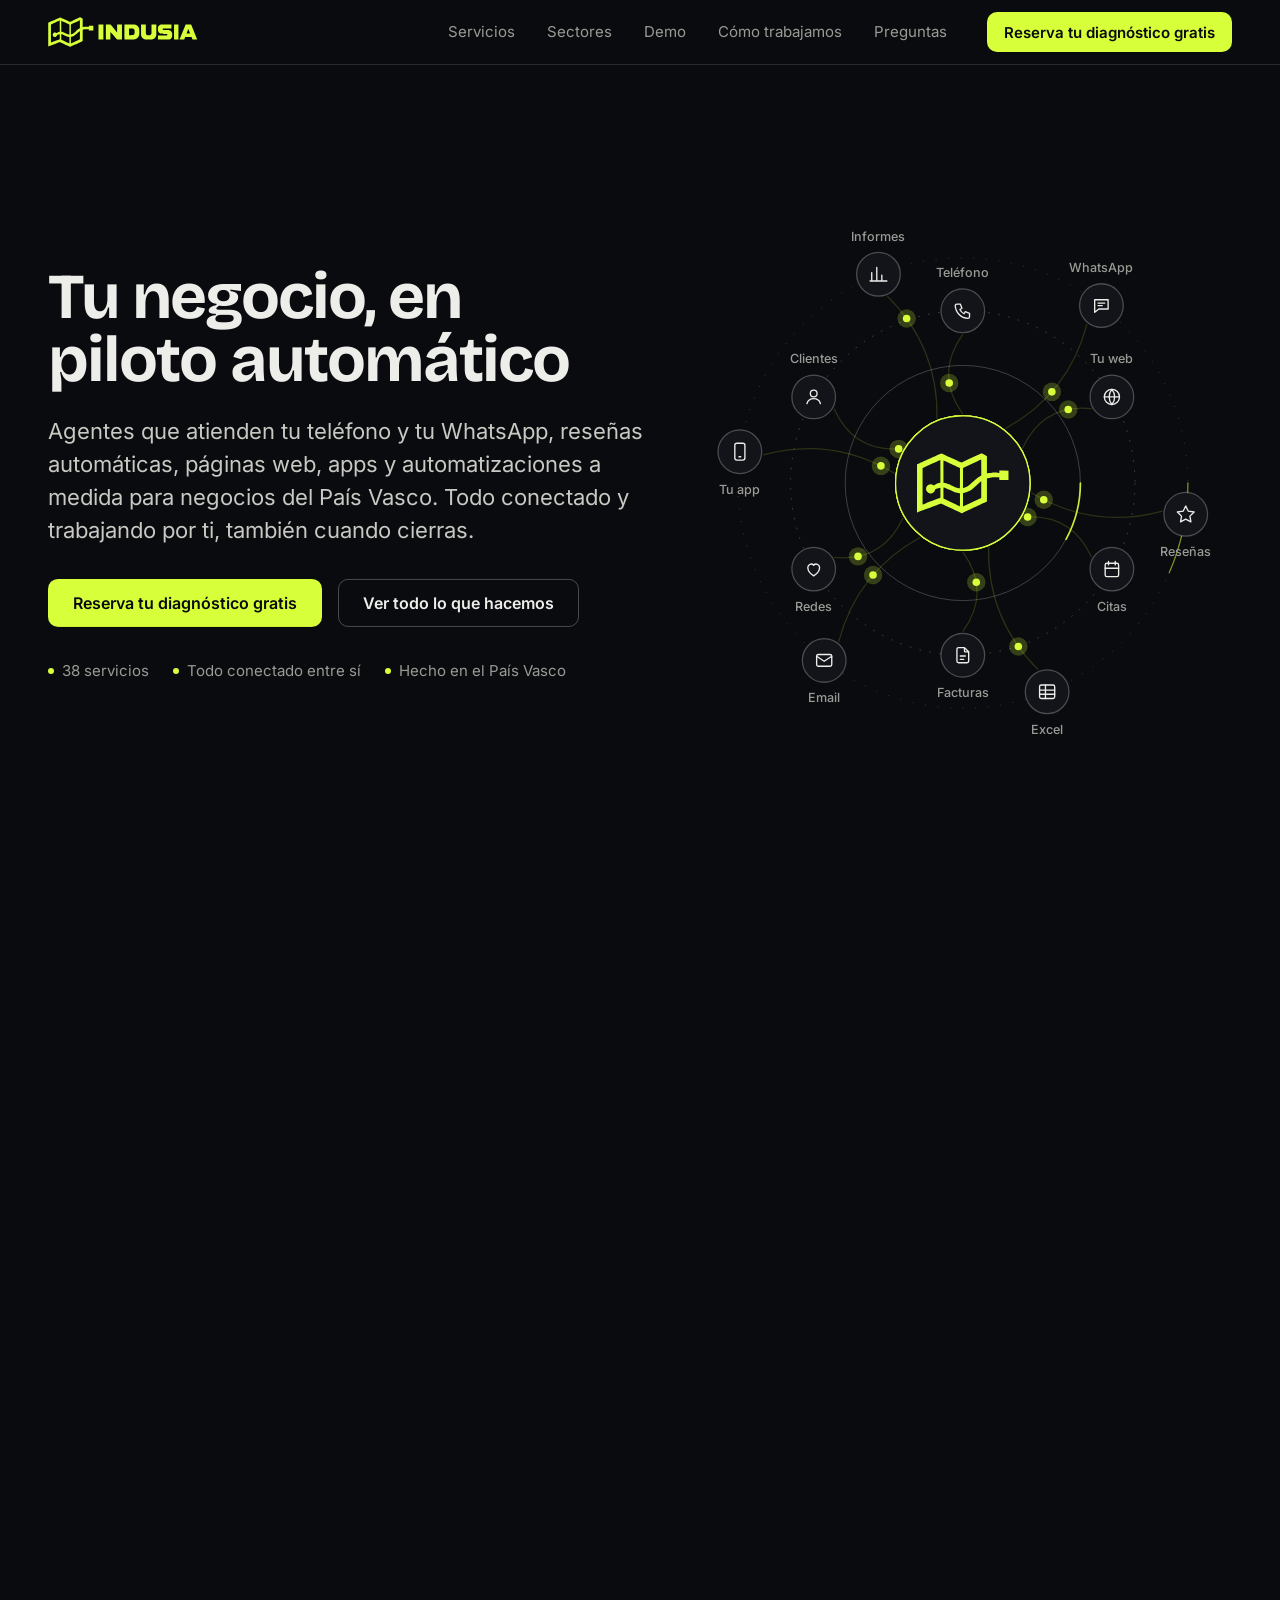
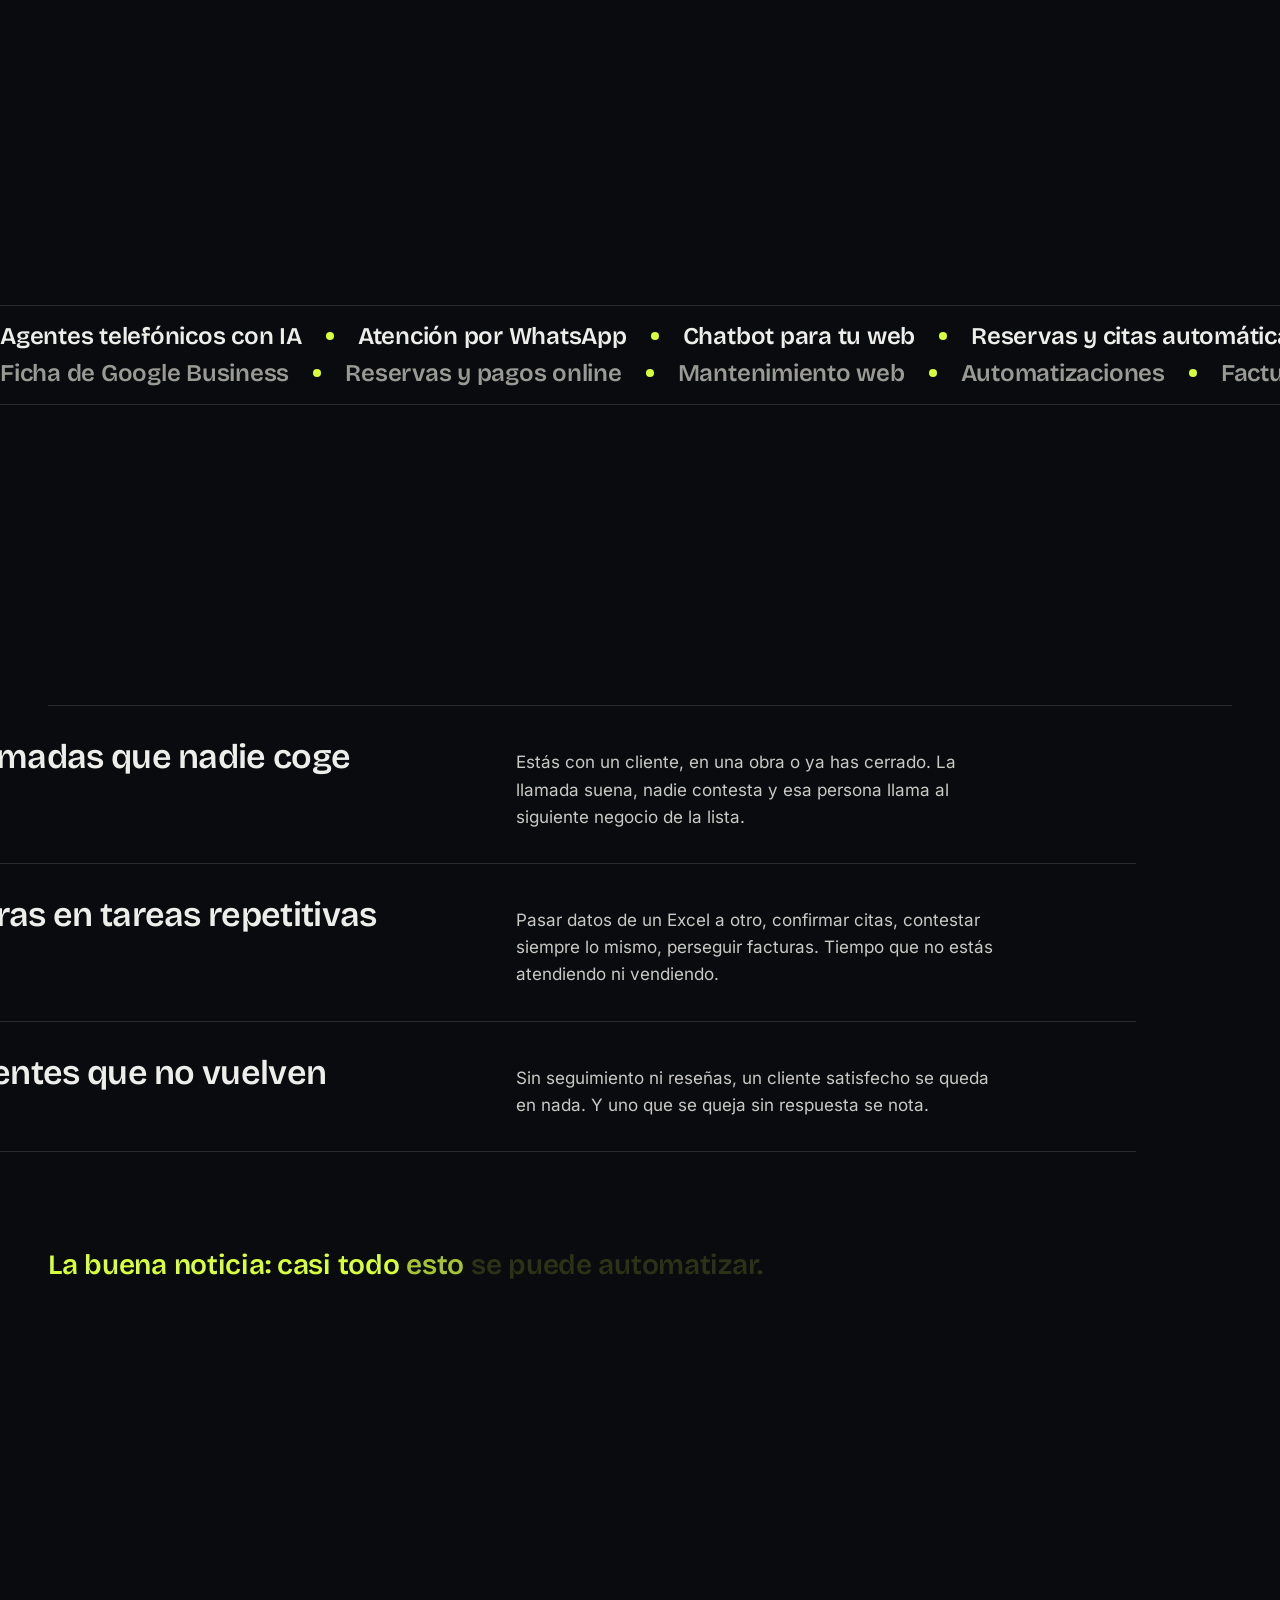
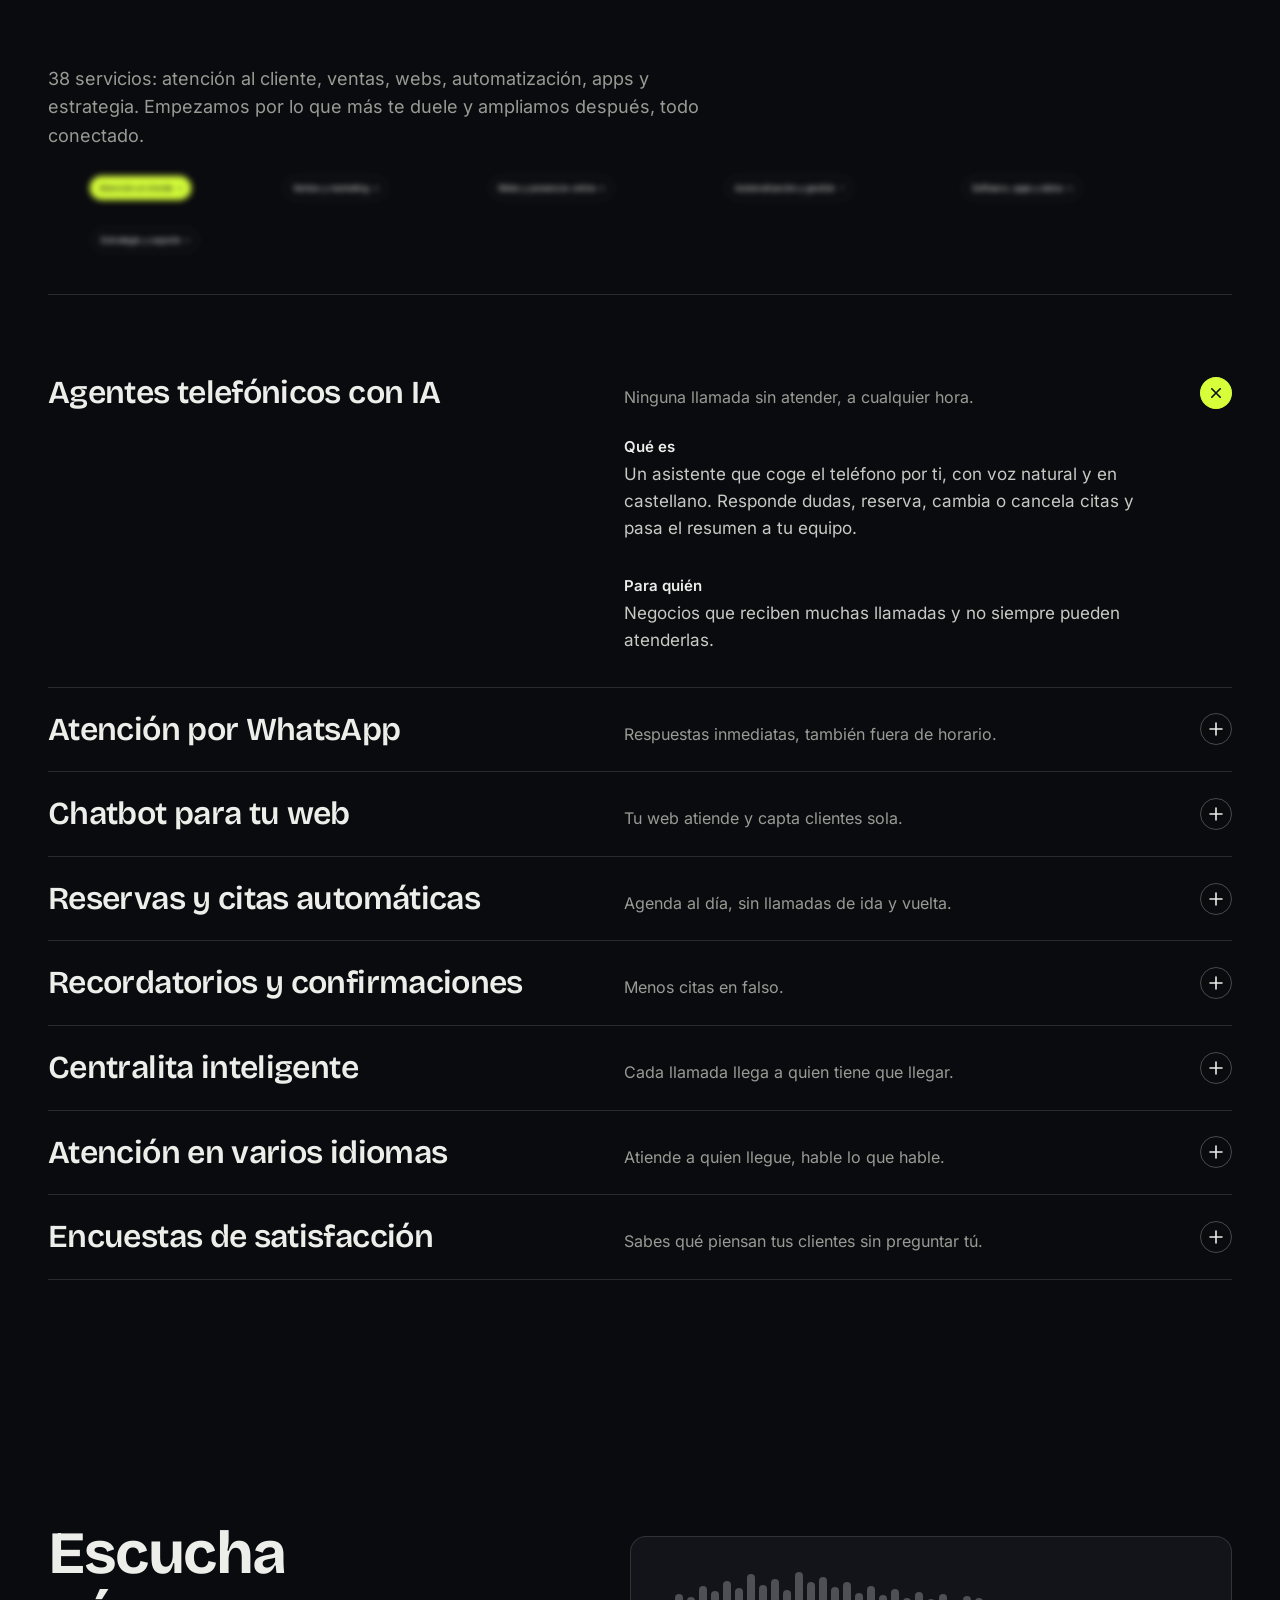
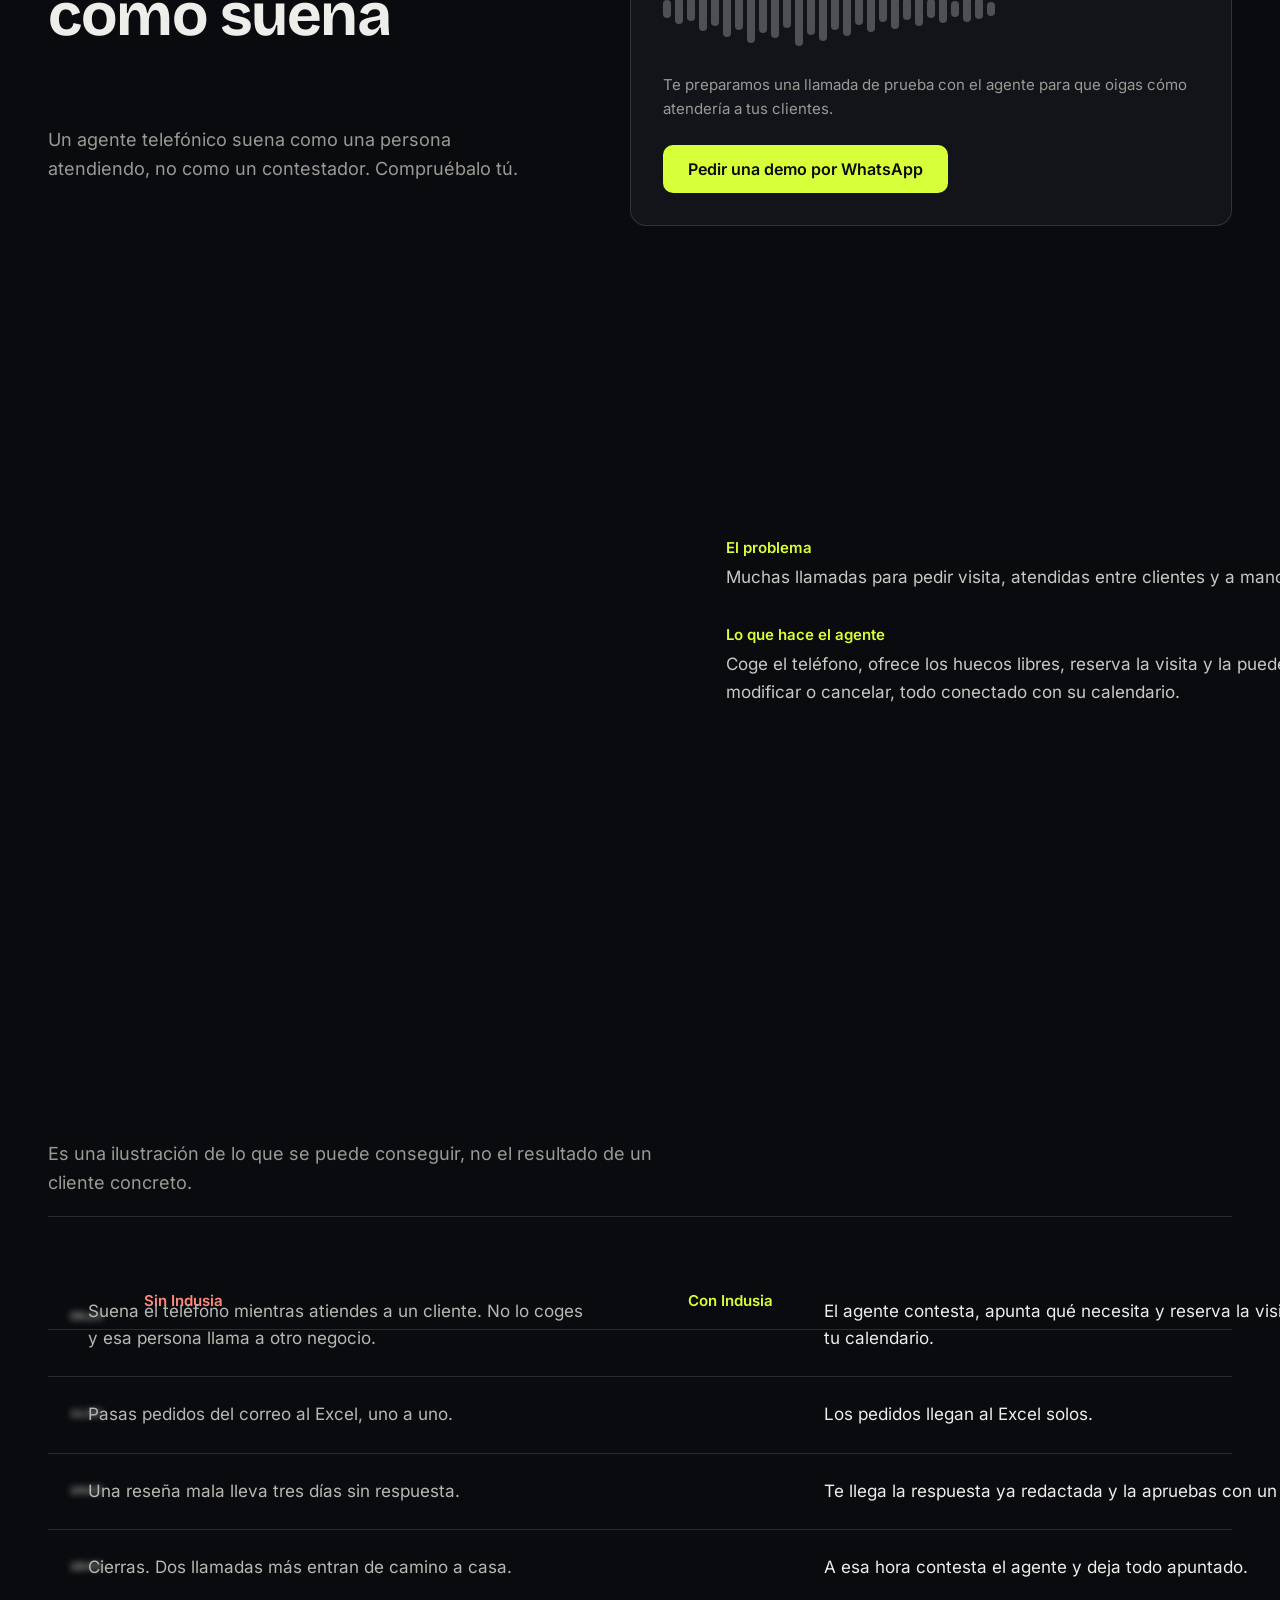
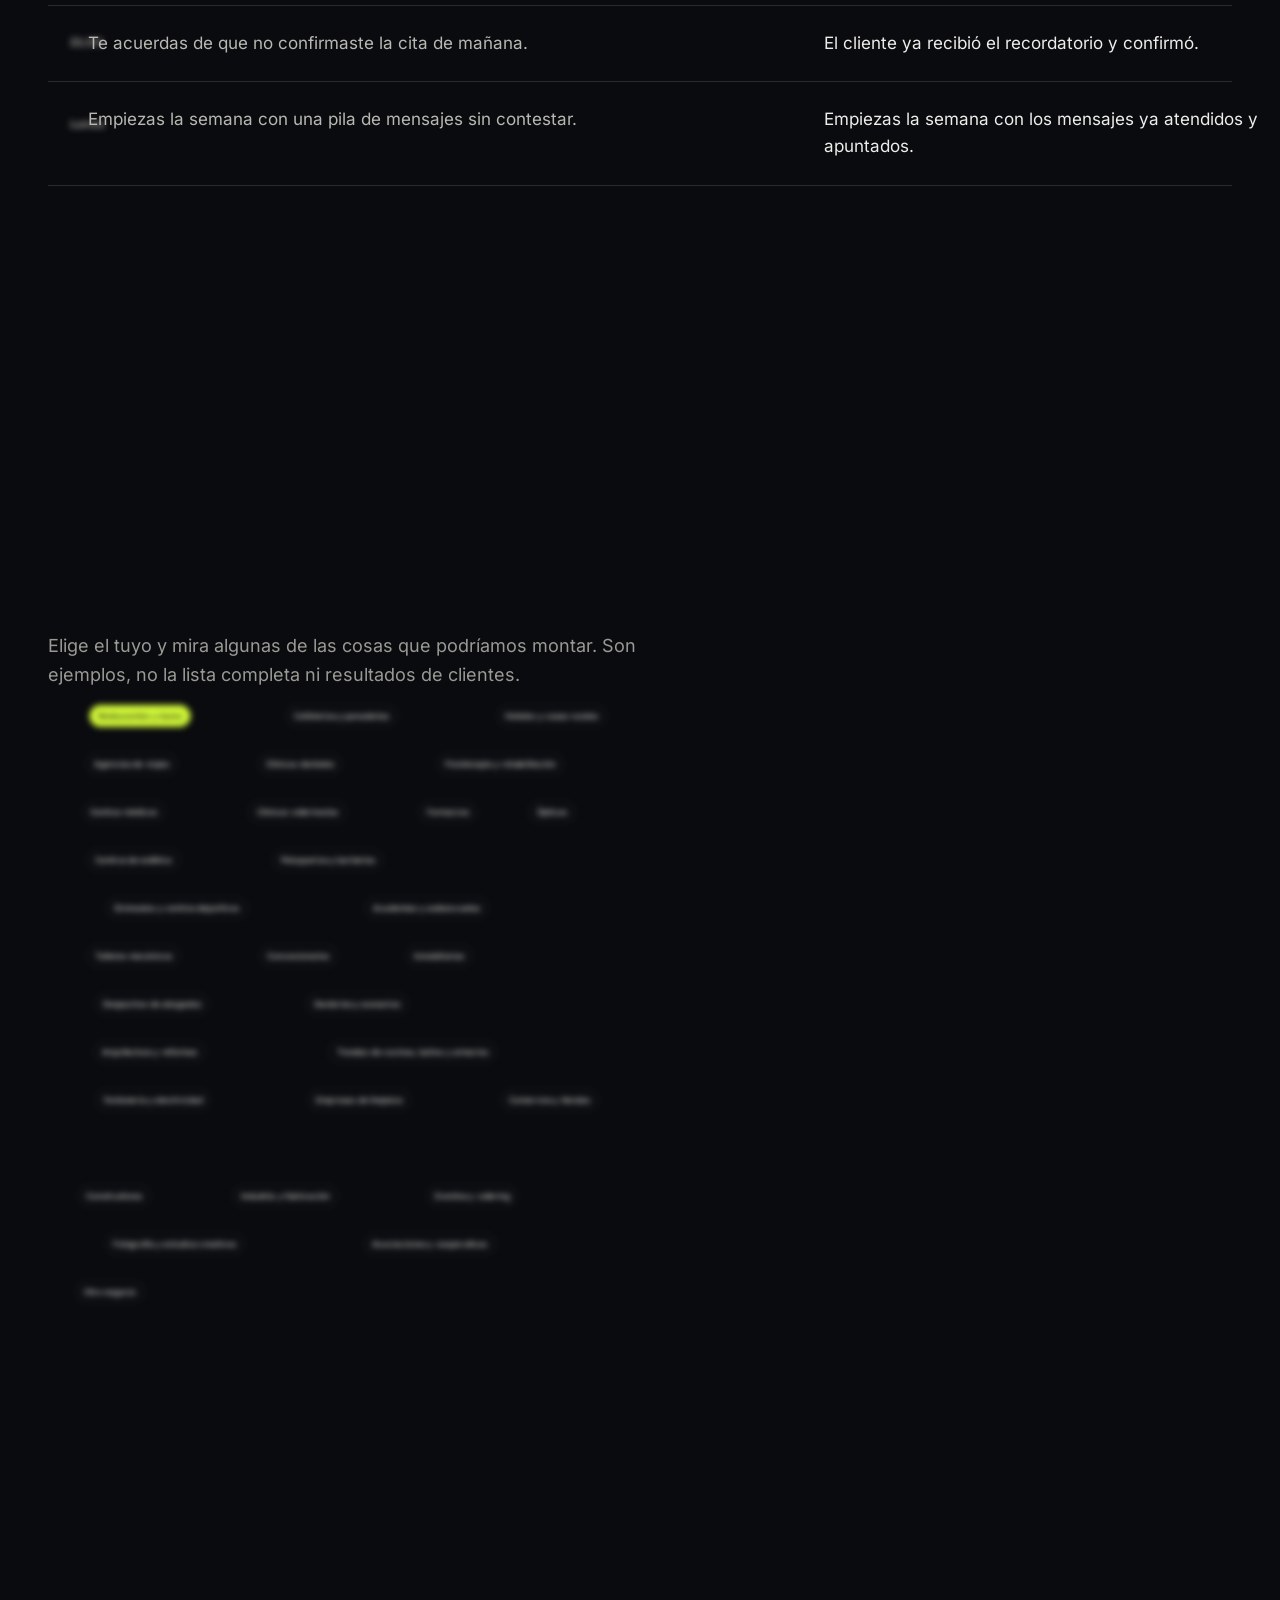
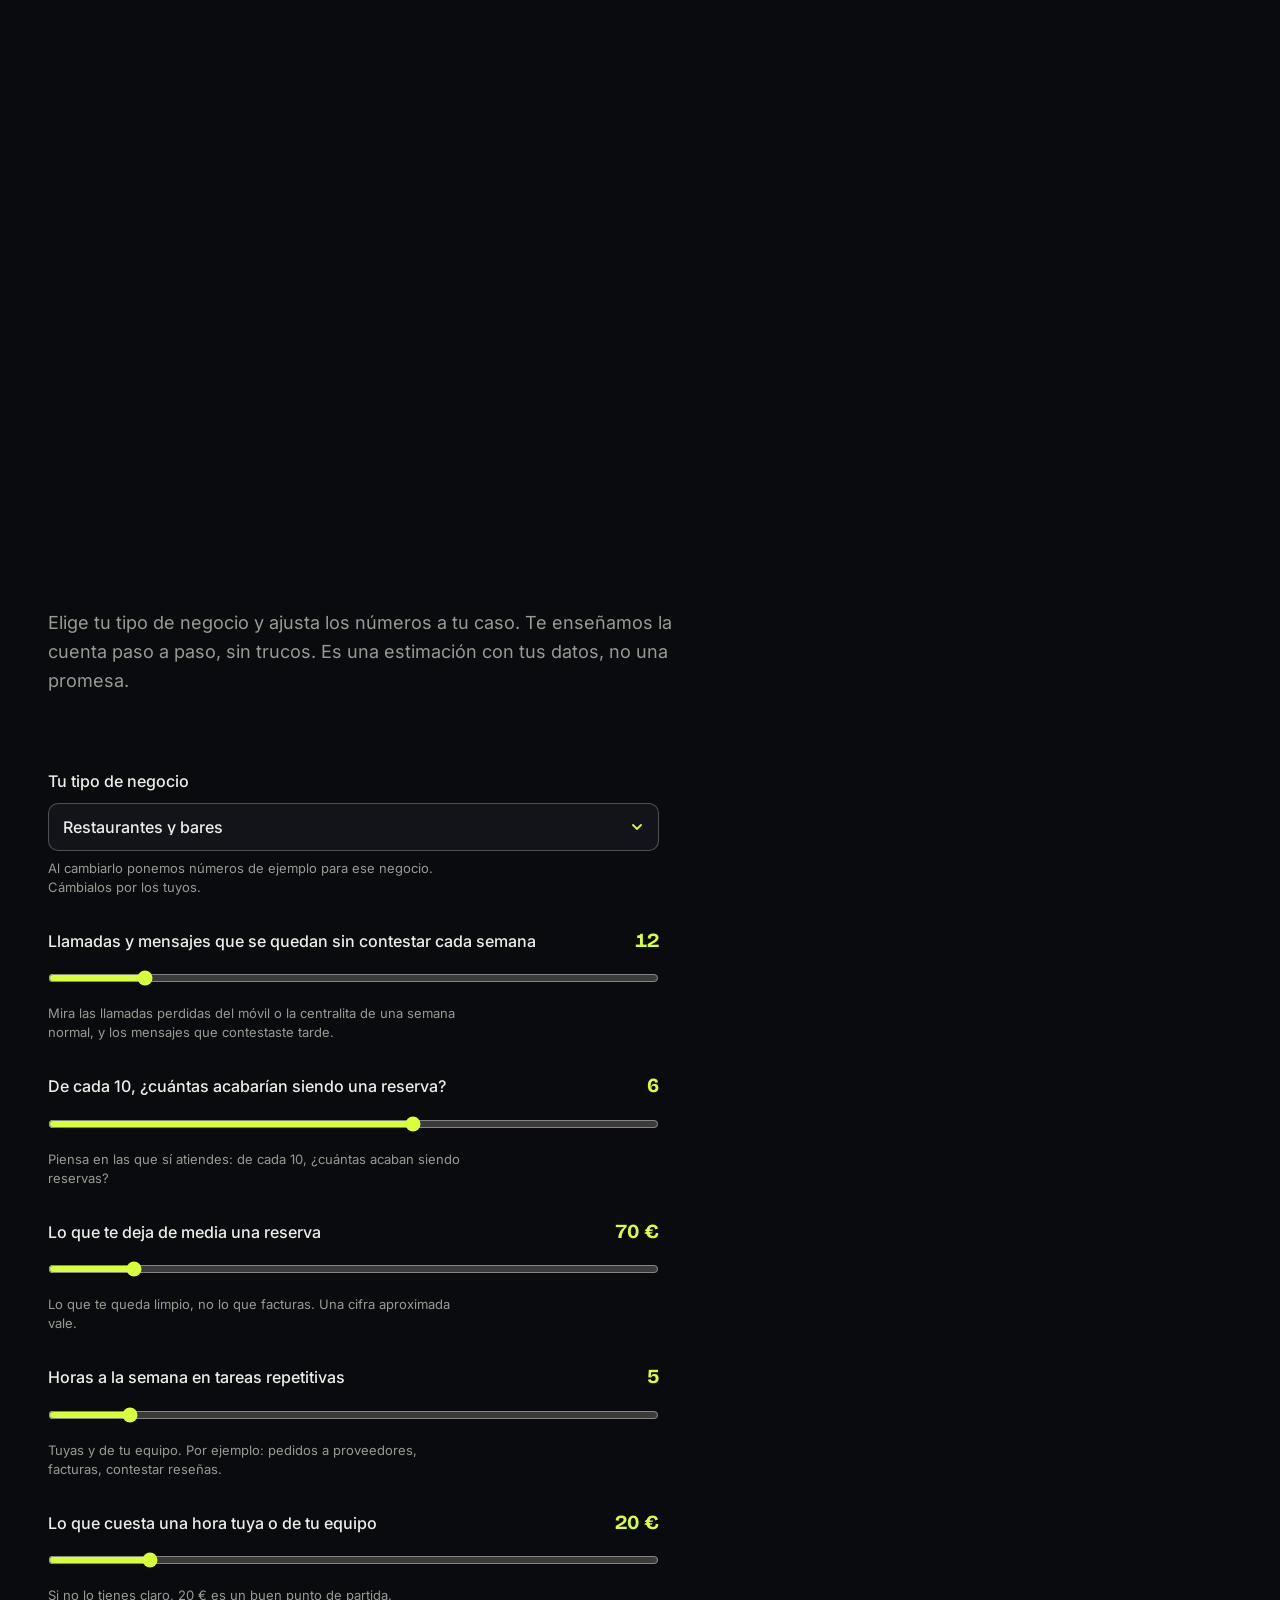
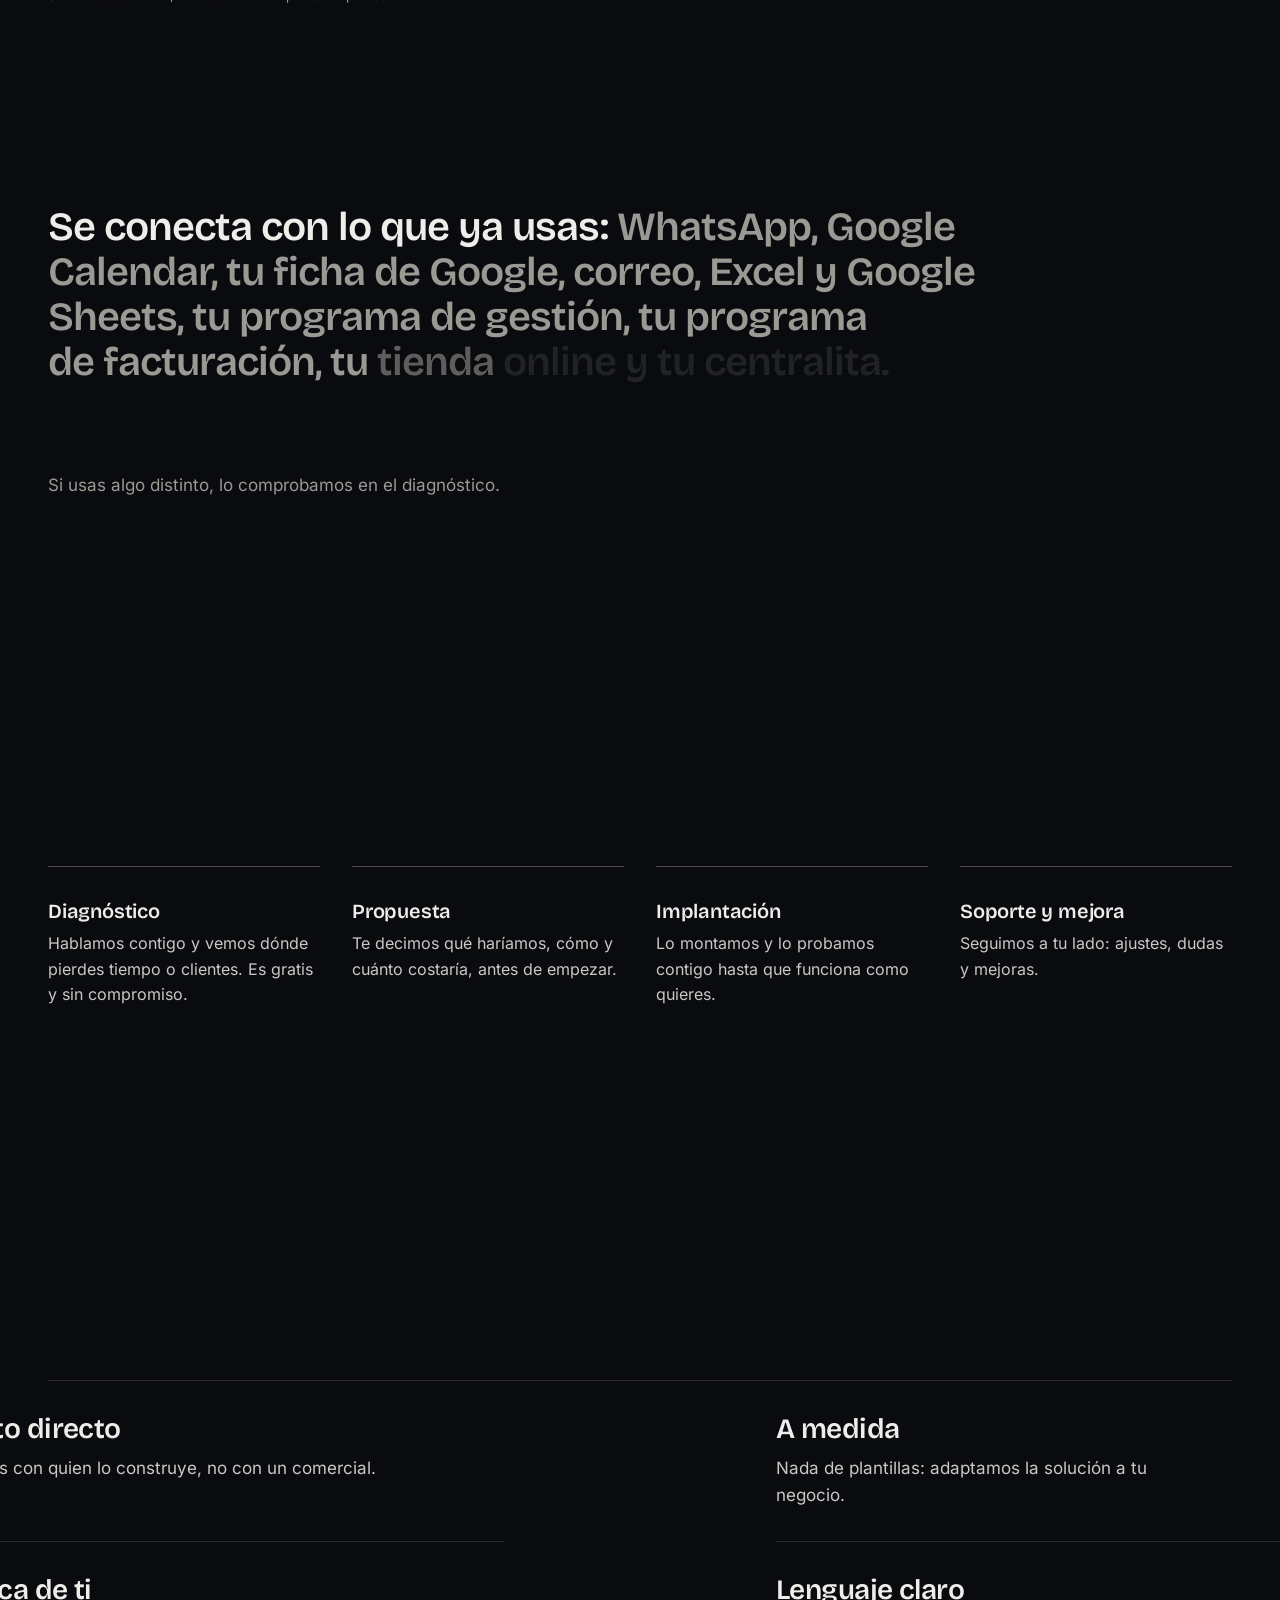
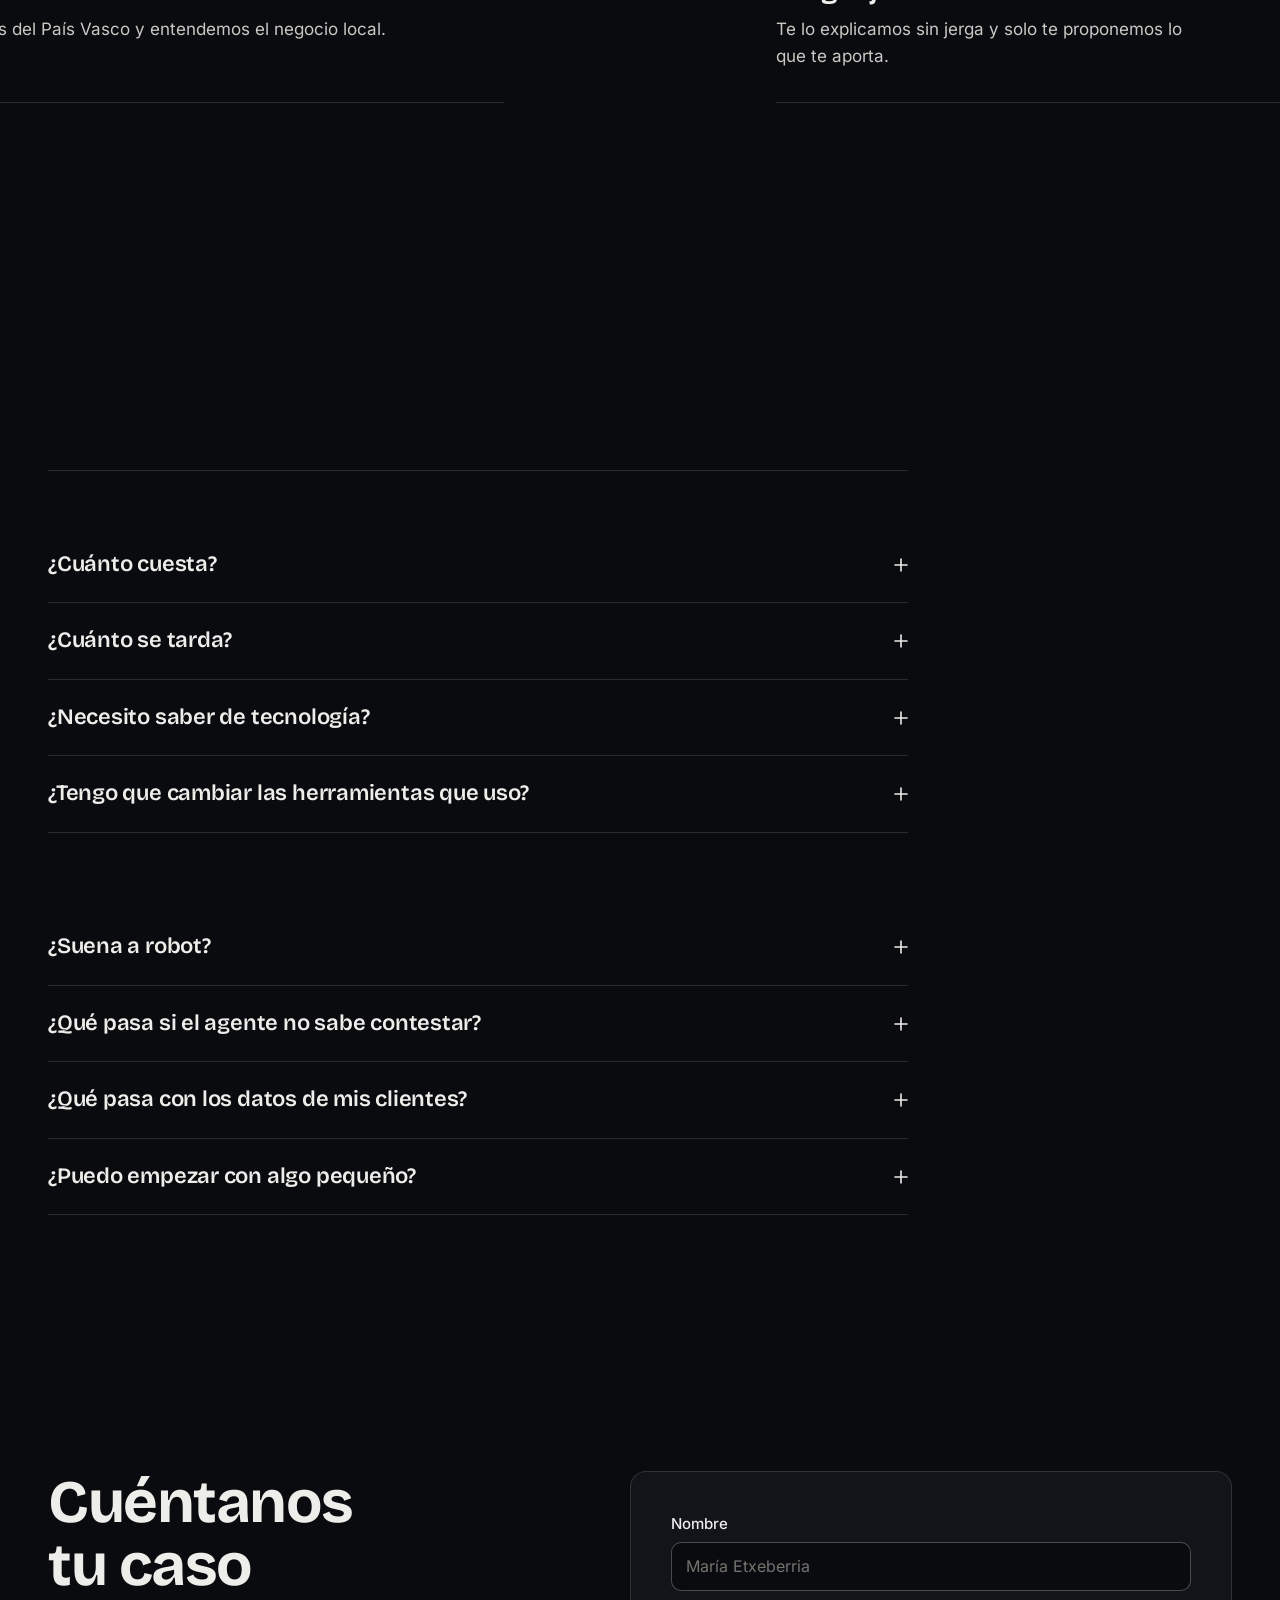
==== index.html @ e492def1 "Nueva web de Indusia: red animada, 38 servicios, sectores, calculadora y logo en lima La web anterio" ====
<!doctype html>
<html lang="es">
<head>
<meta charset="utf-8">
<meta name="viewport" content="width=device-width,initial-scale=1">
<title>Indusia | Agencia de IA para negocios del País Vasco</title>
<meta name="description" content="Agentes de IA para teléfono y WhatsApp, reseñas automáticas, páginas web, apps y automatizaciones a medida para negocios del País Vasco. Diagnóstico gratis.">
<meta name="theme-color" content="#0A0B0F">
<link rel="canonical" href="https://indusia.net/">
<link rel="icon" href="favicon.svg" type="image/svg+xml">
<link rel="apple-touch-icon" href="apple-touch-icon.png">
<meta property="og:type" content="website">
<meta property="og:locale" content="es_ES">
<meta property="og:site_name" content="Indusia">
<meta property="og:title" content="Indusia | Tu negocio, en piloto automático">
<meta property="og:description" content="Agentes de IA, reseñas automáticas, webs, apps y automatizaciones para negocios del País Vasco. Diagnóstico gratis y sin compromiso.">
<meta property="og:image" content="https://indusia.net/og-image.png">
<meta property="og:url" content="https://indusia.net/">
<meta name="twitter:card" content="summary_large_image">
<link rel="preload" href="fonts/bricolage.woff2" as="font" type="font/woff2" crossorigin>
<link rel="preload" href="fonts/inter.woff2" as="font" type="font/woff2" crossorigin>
<link rel="stylesheet" href="styles.css">
<script type="application/ld+json">
{"@context":"https://schema.org","@type":"ProfessionalService","name":"Indusia","url":"https://indusia.net/","description":"Agentes de IA, reseñas automáticas, páginas web, apps y automatizaciones a medida para negocios del País Vasco.","logo":"https://indusia.net/logo/indusia-logo.svg","areaServed":"País Vasco","email":"hola@indusia.net","telephone":"+34691093733"}
</script>
</head>
<body>
<a class="skip" href="#contacto">Ir al formulario de contacto</a>

<header class="top">
  <div class="wrap">
    <a class="logo" href="#inicio" aria-label="Indusia, inicio"><svg class="logo-svg" viewBox="0 0 1949 391" aria-hidden="true" focusable="false"><path fill="currentColor" fill-rule="evenodd" transform="scale(0.6989)" d="M373.0 536.9C305.7 504.8 237.1 472.3 229.1 468.8L224.6 466.9L212.6 471.4C180.7 483.3 110.4 509.7 63.5 527.5C34.9 538.3 9.8 547.8 7.8 548.6L4.0 549.9L4.0 328.1L4.0 106.2L23.2 97.7C33.8 93.0 60.3 81.2 82.0 71.5C128.1 50.9 225.3 8.3 227.2 7.8C228.8 7.4 222.9 4.8 325.0 51.3C370.9 72.2 409.3 89.5 410.2 89.7C411.2 90.0 423.8 84.6 438.7 77.4C516.3 40.5 595.9 4.0 599.2 4.0C600.9 4.0 614.9 11.9 643.8 29.2L647.0 31.2L647.0 110.6C647.0 185.9 647.1 190.1 648.8 189.6C656.8 187.2 676.2 184.2 693.1 182.9C711.2 181.5 740.0 182.7 757.8 185.6L761.0 186.1L761.0 175.0L761.0 164.0L803.2 164.2L845.5 164.5L845.5 207.0L845.5 249.5L803.5 249.5L761.5 249.5L761.2 238.9L760.9 228.2L757.2 227.7C755.2 227.4 745.2 226.8 735.0 226.4C714.7 225.7 696.9 226.8 677.5 230.1C665.5 232.1 662.0 232.9 652.2 235.6L647.0 237.1L647.0 343.1L647.0 449.0L644.8 449.9C643.5 450.4 633.3 455.0 622.0 460.3C610.7 465.5 583.7 478.0 562.0 488.0C540.3 498.0 509.9 512.1 494.5 519.2C443.6 542.9 437.6 545.7 426.4 550.9C420.3 553.7 414.7 556.0 413.9 555.9C413.1 555.9 394.7 547.3 373.0 536.9ZM455.9 481.0C471.1 473.9 508.5 456.4 539.0 442.2L594.5 416.3L594.8 339.1L595.0 261.9L591.3 264.7C579.3 273.5 566.6 284.5 550.0 300.4C520.0 329.0 500.8 343.6 478.1 355.0C466.0 361.0 448.2 367.2 435.8 369.6L427.0 371.3L427.0 432.7C427.0 466.4 427.3 494.0 427.6 494.0C427.9 494.0 440.6 488.2 455.9 481.0ZM399.0 432.6L399.0 372.1L393.2 371.5C383.1 370.4 363.1 366.0 352.6 362.6C339.2 358.2 327.1 353.0 302.7 341.1C291.6 335.7 278.4 329.6 273.5 327.7C264.3 324.0 248.5 319.8 247.5 320.8C247.2 321.1 247.0 343.8 247.0 371.2L247.0 421.1L261.2 428.0C269.1 431.7 295.1 444.0 319.1 455.3C343.1 466.7 370.8 479.7 380.6 484.4C390.4 489.0 398.6 492.9 398.8 492.9C398.9 493.0 399.0 465.8 399.0 432.6ZM82.0 466.0C94.9 461.2 126.0 449.5 151.0 440.0C176.0 430.6 201.6 421.0 207.8 418.7L219.0 414.6L219.0 367.7L219.0 320.8L215.2 321.5C209.3 322.5 193.5 327.4 182.0 331.7L171.5 335.7L169.7 342.6C165.4 359.1 152.3 371.0 135.1 374.1C117.6 377.2 99.2 367.4 90.9 350.5C87.7 343.9 87.5 343.0 87.5 332.5C87.5 322.1 87.7 321.2 90.8 314.7C102.2 291.4 131.0 283.1 151.8 297.1L156.2 300.1L173.3 291.6C190.2 283.3 204.9 277.9 214.2 276.5L219.0 275.8L219.0 171.4C219.0 114.0 218.8 67.0 218.6 67.0C217.3 67.0 116.3 112.0 77.2 130.0L55.0 140.2L55.0 308.2C55.0 467.8 55.1 476.2 56.8 475.5C57.7 475.1 69.1 470.8 82.0 466.0ZM399.0 233.8L399.0 140.5L383.2 133.3C374.6 129.4 340.8 114.0 308.2 99.1C275.5 84.2 248.4 72.0 247.9 72.0C247.4 72.0 247.0 112.5 247.0 173.5L247.0 275.0L250.0 275.0C262.3 275.0 286.3 283.2 317.0 298.0C347.1 312.5 357.6 316.9 370.5 320.9C378.9 323.5 392.9 326.6 397.8 326.9C398.7 327.0 399.0 307.7 399.0 233.8ZM438.0 322.9C453.0 318.8 471.1 308.7 489.0 294.6C493.7 290.9 506.0 279.8 516.5 270.0C548.3 240.2 561.6 229.5 583.8 216.3L595.0 209.6L595.0 135.3C595.0 64.8 594.9 61.0 593.2 61.8C592.3 62.3 577.3 69.2 560.0 77.0C524.4 93.2 485.7 111.2 450.8 128.1L427.1 139.5L427.0 232.2C427.0 320.3 427.1 325.0 428.8 325.0C429.7 325.0 433.9 324.1 438.0 322.9Z"/><path fill="currentColor" fill-rule="evenodd" transform="translate(654.1 92.5)" d="M4.0 103.0L4.0 4.0L36.0 4.0L68.0 4.0L68.0 103.0L68.0 202.0L36.0 202.0L4.0 202.0L4.0 103.0ZM100.0 103.0L100.0 4.0L129.9 4.0L159.9 4.0L178.2 26.2C188.3 38.5 203.8 57.3 212.6 68.0C221.4 78.7 232.6 92.4 237.5 98.4L246.5 109.3L246.8 56.6L247.0 4.0L278.5 4.0L310.0 4.0L310.0 103.0L310.0 202.0L278.6 202.0L247.2 202.0L222.4 173.7C208.7 158.1 188.9 135.6 178.5 123.6L159.5 101.8L159.2 151.9L159.0 202.0L129.5 202.0L100.0 202.0L100.0 103.0ZM342.8 184.2C342.0 158.7 341.8 11.6 342.6 7.5L343.2 4.0L404.5 4.0C470.8 4.0 474.7 4.3 488.8 9.6C506.5 16.3 522.7 31.1 529.9 47.5C535.1 59.3 536.2 66.7 536.7 95.4C537.3 125.0 536.4 135.3 532.4 148.0C523.6 175.7 499.1 196.1 469.0 200.9C465.0 201.6 439.4 202.0 402.9 202.0L343.3 202.0L342.8 184.2ZM614.8 201.0C600.0 198.4 587.7 192.0 577.5 181.6C568.2 172.2 564.1 164.8 561.0 151.9C559.1 143.9 559.0 140.3 559.0 73.8L559.0 4.0L590.0 4.0L621.0 4.0L621.0 62.0C621.0 100.1 621.4 121.6 622.1 125.0C623.5 131.7 628.3 137.8 635.0 141.5L640.5 144.5L658.0 144.5C675.0 144.5 675.6 144.4 680.5 141.8C686.7 138.6 689.3 135.9 692.2 129.5L694.5 124.5L694.8 64.2L695.1 4.0L726.6 4.0L758.1 4.0L757.8 74.2L757.4 144.5L754.8 153.1C751.0 165.9 746.6 173.4 738.0 182.1C729.5 190.7 724.3 193.9 711.5 198.3L702.5 201.5L661.0 201.7C638.2 201.8 617.4 201.5 614.8 201.0ZM779.0 175.0L779.0 148.0L837.6 148.0L896.2 148.0L899.1 145.1C903.6 140.5 903.0 132.8 897.7 129.8C896.1 128.8 885.6 128.4 858.0 127.9C816.9 127.3 817.6 127.4 804.0 120.5C792.7 114.8 782.4 100.9 780.0 88.1C778.4 79.4 778.7 48.4 780.5 41.5C785.0 24.2 798.3 10.8 815.9 5.6C820.7 4.2 829.9 4.0 888.2 4.0L955.0 4.0L955.0 30.5L955.0 57.0L901.5 57.0C855.1 57.0 847.5 57.2 844.9 58.5C839.7 61.3 838.5 68.1 842.4 72.7L844.8 75.5L880.7 76.1C919.7 76.8 923.5 77.3 935.4 83.0C942.7 86.4 952.6 95.1 956.8 101.7C958.5 104.4 960.9 109.9 962.2 114.0C964.3 120.8 964.5 123.3 964.4 140.5C964.4 158.3 964.2 160.0 961.8 166.8C955.5 184.4 943.6 195.6 926.5 200.0C919.0 201.9 915.4 202.0 848.8 202.0L779.0 202.0L779.0 175.0ZM989.0 103.0L989.0 4.0L1017.5 4.0L1046.0 4.0L1046.0 103.0L1046.0 202.0L1017.5 202.0L989.0 202.0L989.0 103.0ZM1059.3 200.8C1059.6 200.1 1066.5 183.3 1074.8 163.5C1083.0 143.7 1101.1 99.7 1115.1 65.8L1140.5 4.0L1175.6 4.0L1210.7 4.0L1219.5 25.2C1264.8 135.3 1291.0 199.8 1291.0 201.1C1291.0 201.6 1278.0 202.0 1260.2 202.0L1229.5 202.0L1223.0 185.5L1216.6 169.0L1175.4 169.0L1134.1 169.0L1127.8 185.2L1121.4 201.5L1090.1 201.8C1065.2 202.0 1058.9 201.8 1059.3 200.8ZM454.6 143.5C465.1 140.4 471.6 132.6 474.0 120.3C474.8 116.2 475.1 108.0 474.8 96.8C474.4 82.0 474.1 78.8 472.2 74.8C468.9 67.3 465.3 63.3 459.2 60.3L453.5 57.5L427.8 57.2L402.0 56.9L402.0 100.9L402.0 145.0L425.8 145.0C443.8 145.0 450.8 144.6 454.6 143.5ZM1196.8 122.1C1197.9 121.5 1195.7 114.9 1186.9 92.1C1180.7 76.1 1175.4 63.2 1175.1 63.6C1174.0 64.7 1152.3 121.5 1152.7 122.2C1153.3 123.3 1195.2 123.2 1196.8 122.1Z"/></svg></a>
    <nav class="nav" aria-label="Principal">
      <a href="#servicios">Servicios</a>
      <a href="#sectores">Sectores</a>
      <a href="#demo">Demo</a>
      <a href="#como">Cómo trabajamos</a>
      <a href="#preguntas">Preguntas</a>
    </nav>
    <a class="btn btn-primary btn-sm" href="#contacto"><span class="long">Reserva tu diagnóstico gratis</span><span class="short">Diagnóstico gratis</span></a>
  </div>
</header>

<main id="main">

<section class="hero" id="inicio">
  <div class="stage">
    <div class="wrap">
      <div class="intro">
        <h1>Tu negocio, en piloto automático</h1>
        <p class="lead">Agentes que atienden tu teléfono y tu WhatsApp, reseñas automáticas, páginas web, apps y automatizaciones a medida para negocios del País Vasco. Todo conectado y trabajando por ti, también cuando cierras.</p>
        <div class="cta-row">
          <a class="btn btn-primary" href="#contacto">Reserva tu diagnóstico gratis</a>
          <a class="btn btn-ghost" href="#servicios">Ver todo lo que hacemos</a>
        </div>
        <ul class="facts">
          <li>38 servicios</li>
          <li>Todo conectado entre sí</li>
          <li>Hecho en el País Vasco</li>
        </ul>
      </div>

      <div class="sys" aria-hidden="true">
        <svg class="sys-svg" viewBox="0 0 640 640" aria-hidden="true" focusable="false"><circle class="orb o0" cx="320" cy="320" r="140"/><circle class="orb o1" cx="320" cy="320" r="205"/><circle class="orb o2" cx="320" cy="320" r="268"/><circle class="scan" cx="320" cy="320" r="140"/><circle class="scan s2" cx="320" cy="320" r="268"/><path id="ln0" class="ln" d="M320.0 238.0Q286.0 190.5 320.0 143.0"/><path id="ln1" class="ln" d="M370.5 255.4Q445.9 214.1 467.8 130.9"/><path id="ln2" class="ln" d="M391.0 279.0Q415.2 225.8 473.3 231.5"/><path id="ln3" class="ln" d="M401.2 331.4Q474.7 376.1 557.7 353.4"/><path id="ln4" class="ln" d="M391.0 361.0Q449.2 355.3 473.3 408.5"/><path id="ln5" class="ln" d="M350.7 396.0Q348.8 482.0 409.9 542.5"/><path id="ln6" class="ln" d="M320.0 402.0Q354.0 449.5 320.0 497.0"/><path id="ln7" class="ln" d="M269.5 384.6Q194.1 425.9 172.2 509.1"/><path id="ln8" class="ln" d="M249.0 361.0Q224.8 414.2 166.7 408.5"/><path id="ln9" class="ln" d="M238.8 308.6Q165.3 263.9 82.3 286.6"/><path id="ln10" class="ln" d="M249.0 279.0Q190.8 284.7 166.7 231.5"/><path id="ln11" class="ln" d="M289.3 244.0Q291.2 158.0 230.1 97.5"/><g class="pu"><circle r="11" class="pu-h"/><circle r="4.5"/><animateMotion dur="2.6s" begin="-20.8s" repeatCount="indefinite" keyPoints="1;0" keyTimes="0;1" calcMode="linear"><mpath href="#ln0"/></animateMotion></g><g class="pu"><circle r="11" class="pu-h"/><circle r="4.5"/><animateMotion dur="2.6s" begin="-20.37s" repeatCount="indefinite" keyPoints="0;1" keyTimes="0;1" calcMode="linear"><mpath href="#ln1"/></animateMotion></g><g class="pu"><circle r="11" class="pu-h"/><circle r="4.5"/><animateMotion dur="2.6s" begin="-19.94s" repeatCount="indefinite" keyPoints="1;0" keyTimes="0;1" calcMode="linear"><mpath href="#ln2"/></animateMotion></g><g class="pu"><circle r="11" class="pu-h"/><circle r="4.5"/><animateMotion dur="2.6s" begin="-19.51s" repeatCount="indefinite" keyPoints="0;1" keyTimes="0;1" calcMode="linear"><mpath href="#ln3"/></animateMotion></g><g class="pu"><circle r="11" class="pu-h"/><circle r="4.5"/><animateMotion dur="2.6s" begin="-19.08s" repeatCount="indefinite" keyPoints="1;0" keyTimes="0;1" calcMode="linear"><mpath href="#ln4"/></animateMotion></g><g class="pu"><circle r="11" class="pu-h"/><circle r="4.5"/><animateMotion dur="2.6s" begin="-18.65s" repeatCount="indefinite" keyPoints="0;1" keyTimes="0;1" calcMode="linear"><mpath href="#ln5"/></animateMotion></g><g class="pu"><circle r="11" class="pu-h"/><circle r="4.5"/><animateMotion dur="2.6s" begin="-18.22s" repeatCount="indefinite" keyPoints="1;0" keyTimes="0;1" calcMode="linear"><mpath href="#ln6"/></animateMotion></g><g class="pu"><circle r="11" class="pu-h"/><circle r="4.5"/><animateMotion dur="2.6s" begin="-17.79s" repeatCount="indefinite" keyPoints="0;1" keyTimes="0;1" calcMode="linear"><mpath href="#ln7"/></animateMotion></g><g class="pu"><circle r="11" class="pu-h"/><circle r="4.5"/><animateMotion dur="2.6s" begin="-17.36s" repeatCount="indefinite" keyPoints="1;0" keyTimes="0;1" calcMode="linear"><mpath href="#ln8"/></animateMotion></g><g class="pu"><circle r="11" class="pu-h"/><circle r="4.5"/><animateMotion dur="2.6s" begin="-16.93s" repeatCount="indefinite" keyPoints="0;1" keyTimes="0;1" calcMode="linear"><mpath href="#ln9"/></animateMotion></g><g class="pu"><circle r="11" class="pu-h"/><circle r="4.5"/><animateMotion dur="2.6s" begin="-16.5s" repeatCount="indefinite" keyPoints="1;0" keyTimes="0;1" calcMode="linear"><mpath href="#ln10"/></animateMotion></g><g class="pu"><circle r="11" class="pu-h"/><circle r="4.5"/><animateMotion dur="2.6s" begin="-16.07s" repeatCount="indefinite" keyPoints="0;1" keyTimes="0;1" calcMode="linear"><mpath href="#ln11"/></animateMotion></g><circle class="halo" cx="320" cy="320" r="80"/><circle class="halo h2" cx="320" cy="320" r="80"/><circle class="core" cx="320" cy="320" r="80"/><path class="mk" fill-rule="evenodd" transform="translate(265 284) scale(.1294)" d="M373.0 536.9C305.7 504.8 237.1 472.3 229.1 468.8L224.6 466.9L212.6 471.4C180.7 483.3 110.4 509.7 63.5 527.5C34.9 538.3 9.8 547.8 7.8 548.6L4.0 549.9L4.0 328.1L4.0 106.2L23.2 97.7C33.8 93.0 60.3 81.2 82.0 71.5C128.1 50.9 225.3 8.3 227.2 7.8C228.8 7.4 222.9 4.8 325.0 51.3C370.9 72.2 409.3 89.5 410.2 89.7C411.2 90.0 423.8 84.6 438.7 77.4C516.3 40.5 595.9 4.0 599.2 4.0C600.9 4.0 614.9 11.9 643.8 29.2L647.0 31.2L647.0 110.6C647.0 185.9 647.1 190.1 648.8 189.6C656.8 187.2 676.2 184.2 693.1 182.9C711.2 181.5 740.0 182.7 757.8 185.6L761.0 186.1L761.0 175.0L761.0 164.0L803.2 164.2L845.5 164.5L845.5 207.0L845.5 249.5L803.5 249.5L761.5 249.5L761.2 238.9L760.9 228.2L757.2 227.7C755.2 227.4 745.2 226.8 735.0 226.4C714.7 225.7 696.9 226.8 677.5 230.1C665.5 232.1 662.0 232.9 652.2 235.6L647.0 237.1L647.0 343.1L647.0 449.0L644.8 449.9C643.5 450.4 633.3 455.0 622.0 460.3C610.7 465.5 583.7 478.0 562.0 488.0C540.3 498.0 509.9 512.1 494.5 519.2C443.6 542.9 437.6 545.7 426.4 550.9C420.3 553.7 414.7 556.0 413.9 555.9C413.1 555.9 394.7 547.3 373.0 536.9ZM455.9 481.0C471.1 473.9 508.5 456.4 539.0 442.2L594.5 416.3L594.8 339.1L595.0 261.9L591.3 264.7C579.3 273.5 566.6 284.5 550.0 300.4C520.0 329.0 500.8 343.6 478.1 355.0C466.0 361.0 448.2 367.2 435.8 369.6L427.0 371.3L427.0 432.7C427.0 466.4 427.3 494.0 427.6 494.0C427.9 494.0 440.6 488.2 455.9 481.0ZM399.0 432.6L399.0 372.1L393.2 371.5C383.1 370.4 363.1 366.0 352.6 362.6C339.2 358.2 327.1 353.0 302.7 341.1C291.6 335.7 278.4 329.6 273.5 327.7C264.3 324.0 248.5 319.8 247.5 320.8C247.2 321.1 247.0 343.8 247.0 371.2L247.0 421.1L261.2 428.0C269.1 431.7 295.1 444.0 319.1 455.3C343.1 466.7 370.8 479.7 380.6 484.4C390.4 489.0 398.6 492.9 398.8 492.9C398.9 493.0 399.0 465.8 399.0 432.6ZM82.0 466.0C94.9 461.2 126.0 449.5 151.0 440.0C176.0 430.6 201.6 421.0 207.8 418.7L219.0 414.6L219.0 367.7L219.0 320.8L215.2 321.5C209.3 322.5 193.5 327.4 182.0 331.7L171.5 335.7L169.7 342.6C165.4 359.1 152.3 371.0 135.1 374.1C117.6 377.2 99.2 367.4 90.9 350.5C87.7 343.9 87.5 343.0 87.5 332.5C87.5 322.1 87.7 321.2 90.8 314.7C102.2 291.4 131.0 283.1 151.8 297.1L156.2 300.1L173.3 291.6C190.2 283.3 204.9 277.9 214.2 276.5L219.0 275.8L219.0 171.4C219.0 114.0 218.8 67.0 218.6 67.0C217.3 67.0 116.3 112.0 77.2 130.0L55.0 140.2L55.0 308.2C55.0 467.8 55.1 476.2 56.8 475.5C57.7 475.1 69.1 470.8 82.0 466.0ZM399.0 233.8L399.0 140.5L383.2 133.3C374.6 129.4 340.8 114.0 308.2 99.1C275.5 84.2 248.4 72.0 247.9 72.0C247.4 72.0 247.0 112.5 247.0 173.5L247.0 275.0L250.0 275.0C262.3 275.0 286.3 283.2 317.0 298.0C347.1 312.5 357.6 316.9 370.5 320.9C378.9 323.5 392.9 326.6 397.8 326.9C398.7 327.0 399.0 307.7 399.0 233.8ZM438.0 322.9C453.0 318.8 471.1 308.7 489.0 294.6C493.7 290.9 506.0 279.8 516.5 270.0C548.3 240.2 561.6 229.5 583.8 216.3L595.0 209.6L595.0 135.3C595.0 64.8 594.9 61.0 593.2 61.8C592.3 62.3 577.3 69.2 560.0 77.0C524.4 93.2 485.7 111.2 450.8 128.1L427.1 139.5L427.0 232.2C427.0 320.3 427.1 325.0 428.8 325.0C429.7 325.0 433.9 324.1 438.0 322.9Z"/><g class="nd in" style="--d:-20.8s"><circle cx="320.0" cy="115.0" r="26"/><g transform="translate(308.0 103.0)" class="ic"><path d="M5 4h4l2 5-2.5 1.5a11 11 0 0 0 5 5L15 13l5 2v4a2 2 0 0 1-2 2A16 16 0 0 1 3 6a2 2 0 0 1 2-2z"/></g><text x="320.0" y="75.0">Teléfono</text></g><g class="nd out" style="--d:-20.37s"><circle cx="485.0" cy="108.8" r="26"/><g transform="translate(473.0 96.8)" class="ic"><path d="M4 5h16v11H9l-5 4z"/><path d="M8 9h8M8 12h5"/></g><text x="485.0" y="68.8">WhatsApp</text></g><g class="nd in" style="--d:-19.94s"><circle cx="497.5" cy="217.5" r="26"/><g transform="translate(485.5 205.5)" class="ic"><circle cx="12" cy="12" r="9"/><path d="M3 12h18M12 3a14 14 0 0 1 0 18M12 3a14 14 0 0 0 0 18"/></g><text x="497.5" y="177.5">Tu web</text></g><g class="nd out" style="--d:-19.51s"><circle cx="585.4" cy="357.3" r="26"/><g transform="translate(573.4 345.3)" class="ic"><path d="M12 17.75l-6.17 3.25 1.18-6.87-5-4.87 6.9-1L12 2l3.09 6.26 6.9 1-5 4.87 1.18 6.87z"/></g><text x="585.4" y="407.3">Reseñas</text></g><g class="nd in" style="--d:-19.08s"><circle cx="497.5" cy="422.5" r="26"/><g transform="translate(485.5 410.5)" class="ic"><rect x="4" y="5" width="16" height="16" rx="2"/><path d="M16 3v4M8 3v4M4 11h16"/></g><text x="497.5" y="472.5">Citas</text></g><g class="nd out" style="--d:-18.65s"><circle cx="420.4" cy="568.5" r="26"/><g transform="translate(408.4 556.5)" class="ic"><rect x="3" y="4" width="18" height="16" rx="2"/><path d="M3 10h18M3 15h18M10 4v16"/></g><text x="420.4" y="618.5">Excel</text></g><g class="nd in" style="--d:-18.22s"><circle cx="320.0" cy="525.0" r="26"/><g transform="translate(308.0 513.0)" class="ic"><path d="M14 3v4a1 1 0 0 0 1 1h4M17 21H7a2 2 0 0 1-2-2V5a2 2 0 0 1 2-2h7l5 5v11a2 2 0 0 1-2 2z"/><path d="M9 13h6M9 17h4"/></g><text x="320.0" y="575.0">Facturas</text></g><g class="nd out" style="--d:-17.79s"><circle cx="155.0" cy="531.2" r="26"/><g transform="translate(143.0 519.2)" class="ic"><rect x="3" y="5" width="18" height="14" rx="2"/><path d="M3 7l9 6 9-6"/></g><text x="155.0" y="581.2">Email</text></g><g class="nd in" style="--d:-17.36s"><circle cx="142.5" cy="422.5" r="26"/><g transform="translate(130.5 410.5)" class="ic"><path d="M12 20s-7-4.4-7-10a4 4 0 0 1 7-2.6A4 4 0 0 1 19 10c0 5.6-7 10-7 10z"/></g><text x="142.5" y="472.5">Redes</text></g><g class="nd out" style="--d:-16.93s"><circle cx="54.6" cy="282.7" r="26"/><g transform="translate(42.6 270.7)" class="ic"><rect x="6" y="2" width="12" height="20" rx="2.5"/><path d="M11 18h2"/></g><text x="54.6" y="332.7">Tu app</text></g><g class="nd in" style="--d:-16.5s"><circle cx="142.5" cy="217.5" r="26"/><g transform="translate(130.5 205.5)" class="ic"><circle cx="12" cy="8" r="4"/><path d="M4 20c1-4 4-6 8-6s7 2 8 6"/></g><text x="142.5" y="177.5">Clientes</text></g><g class="nd out" style="--d:-16.07s"><circle cx="219.6" cy="71.5" r="26"/><g transform="translate(207.6 59.5)" class="ic"><path d="M4 20V10M10 20V4M16 20v-7M22 20H2"/></g><text x="219.6" y="31.5">Informes</text></g></svg>
        <ul class="toasts"><li class="toast t0"><span class="ti-ic"><svg viewBox="0 0 24 24" fill="none" stroke="currentColor" stroke-width="1.6" stroke-linecap="round" stroke-linejoin="round" aria-hidden="true"><path d="M5 4h4l2 5-2.5 1.5a11 11 0 0 0 5 5L15 13l5 2v4a2 2 0 0 1-2 2A16 16 0 0 1 3 6a2 2 0 0 1 2-2z"/></svg></span><span><b>Llamada atendida</b><small>21:47 · cita para el jueves</small></span></li><li class="toast t1"><span class="ti-ic"><svg viewBox="0 0 24 24" fill="none" stroke="currentColor" stroke-width="1.6" stroke-linecap="round" stroke-linejoin="round" aria-hidden="true"><path d="M12 17.75l-6.17 3.25 1.18-6.87-5-4.87 6.9-1L12 2l3.09 6.26 6.9 1-5 4.87 1.18 6.87z"/></svg></span><span><b>Reseña respondida</b><small>Lista para aprobar</small></span></li><li class="toast t2"><span class="ti-ic"><svg viewBox="0 0 24 24" fill="none" stroke="currentColor" stroke-width="1.6" stroke-linecap="round" stroke-linejoin="round" aria-hidden="true"><circle cx="12" cy="12" r="9"/><path d="M3 12h18M12 3a14 14 0 0 1 0 18M12 3a14 14 0 0 0 0 18"/></svg></span><span><b>Nuevo contacto desde tu web</b><small>Hace un momento</small></span></li><li class="toast t3"><span class="ti-ic"><svg viewBox="0 0 24 24" fill="none" stroke="currentColor" stroke-width="1.6" stroke-linecap="round" stroke-linejoin="round" aria-hidden="true"><path d="M14 3v4a1 1 0 0 0 1 1h4M17 21H7a2 2 0 0 1-2-2V5a2 2 0 0 1 2-2h7l5 5v11a2 2 0 0 1-2 2z"/><path d="M9 13h6M9 17h4"/></svg></span><span><b>Factura enviada</b><small>Y el cobro, avisado</small></span></li><li class="toast t4"><span class="ti-ic"><svg viewBox="0 0 24 24" fill="none" stroke="currentColor" stroke-width="1.6" stroke-linecap="round" stroke-linejoin="round" aria-hidden="true"><rect x="3" y="4" width="18" height="16" rx="2"/><path d="M3 10h18M3 15h18M10 4v16"/></svg></span><span><b>Pedido pasado al Excel</b><small>Sin tocar nada</small></span></li><li class="toast t5"><span class="ti-ic"><svg viewBox="0 0 24 24" fill="none" stroke="currentColor" stroke-width="1.6" stroke-linecap="round" stroke-linejoin="round" aria-hidden="true"><path d="M4 5h16v11H9l-5 4z"/><path d="M8 9h8M8 12h5"/></svg></span><span><b>WhatsApp contestado</b><small>Domingo, 10:12</small></span></li></ul>
      </div>

      <div class="titles" aria-hidden="true">
        <p class="ti t1">Tu negocio hoy</p>
        <p class="ti t2">Entra Indusia</p>
        <p class="ti t3">Tu negocio, en orden</p>
      </div>
      <div class="counter" id="cnt-wrap" aria-hidden="true"><b id="cnt">0</b><span>cosas pendientes</span></div>
      <div class="ring r1" aria-hidden="true"></div>
      <div class="ring r2" aria-hidden="true"></div>

      <ul class="cards" aria-label="Lo que cambia cuando entra Indusia en un negocio">
        <li class="card"><div class="float">
          <div class="face bad"><div class="ico"><svg viewBox="0 0 24 24" fill="none" stroke="currentColor" stroke-width="1.6" stroke-linecap="round" stroke-linejoin="round" aria-hidden="true"><path d="M5 4h4l2 5-2.5 1.5a11 11 0 0 0 5 5L15 13l5 2v4a2 2 0 0 1-2 2A16 16 0 0 1 3 6a2 2 0 0 1 2-2z"/></svg></div><div><strong>Llamada perdida</strong><span>Nadie contesta</span></div></div>
          <div class="face good"><div class="ico"><svg viewBox="0 0 24 24" fill="none" stroke="currentColor" stroke-width="1.6" stroke-linecap="round" stroke-linejoin="round" aria-hidden="true"><path d="M5 4h4l2 5-2.5 1.5a11 11 0 0 0 5 5L15 13l5 2v4a2 2 0 0 1-2 2A16 16 0 0 1 3 6a2 2 0 0 1 2-2z"/></svg></div><div><strong>Llamada atendida</strong><span>A la primera</span></div></div>
        </div></li>
        <li class="card"><div class="float">
          <div class="face bad"><div class="ico"><svg viewBox="0 0 24 24" fill="none" stroke="currentColor" stroke-width="1.6" stroke-linecap="round" stroke-linejoin="round" aria-hidden="true"><rect x="4" y="5" width="16" height="16" rx="2"/><path d="M16 3v4M8 3v4M4 11h16"/></svg></div><div><strong>Cita sin confirmar</strong><span>Sigues llamando</span></div></div>
          <div class="face good"><div class="ico"><svg viewBox="0 0 24 24" fill="none" stroke="currentColor" stroke-width="1.6" stroke-linecap="round" stroke-linejoin="round" aria-hidden="true"><rect x="4" y="5" width="16" height="16" rx="2"/><path d="M16 3v4M8 3v4M4 11h16"/></svg></div><div><strong>Cita confirmada</strong><span>Aviso automático</span></div></div>
        </div></li>
        <li class="card"><div class="float">
          <div class="face bad"><div class="ico"><svg viewBox="0 0 24 24" fill="none" stroke="currentColor" stroke-width="1.6" stroke-linecap="round" stroke-linejoin="round" aria-hidden="true"><rect x="3" y="4" width="18" height="16" rx="2"/><path d="M3 10h18M3 15h18M10 4v16"/></svg></div><div><strong>Datos a mano</strong><span>Excel, otra vez</span></div></div>
          <div class="face good"><div class="ico"><svg viewBox="0 0 24 24" fill="none" stroke="currentColor" stroke-width="1.6" stroke-linecap="round" stroke-linejoin="round" aria-hidden="true"><rect x="3" y="4" width="18" height="16" rx="2"/><path d="M3 10h18M3 15h18M10 4v16"/></svg></div><div><strong>Datos conectados</strong><span>Se pasan solos</span></div></div>
        </div></li>
        <li class="card"><div class="float">
          <div class="face bad"><div class="ico"><svg viewBox="0 0 24 24" fill="none" stroke="currentColor" stroke-width="1.6" stroke-linecap="round" stroke-linejoin="round" aria-hidden="true"><path d="M12 17.75l-6.17 3.25 1.18-6.87-5-4.87 6.9-1L12 2l3.09 6.26 6.9 1-5 4.87 1.18 6.87z"/></svg></div><div><strong>Reseña sin responder</strong><span>Hace días</span></div></div>
          <div class="face good"><div class="ico"><svg viewBox="0 0 24 24" fill="none" stroke="currentColor" stroke-width="1.6" stroke-linecap="round" stroke-linejoin="round" aria-hidden="true"><path d="M12 17.75l-6.17 3.25 1.18-6.87-5-4.87 6.9-1L12 2l3.09 6.26 6.9 1-5 4.87 1.18 6.87z"/></svg></div><div><strong>Reseña respondida</strong><span>Lista para aprobar</span></div></div>
        </div></li>
        <li class="card"><div class="float">
          <div class="face bad"><div class="ico"><svg viewBox="0 0 24 24" fill="none" stroke="currentColor" stroke-width="1.6" stroke-linecap="round" stroke-linejoin="round" aria-hidden="true"><path d="M4 5h16v11H9l-5 4z"/><path d="M8 9h8M8 12h5"/></svg></div><div><strong>Mensaje sin leer</strong><span>Fuera de horario</span></div></div>
          <div class="face good"><div class="ico"><svg viewBox="0 0 24 24" fill="none" stroke="currentColor" stroke-width="1.6" stroke-linecap="round" stroke-linejoin="round" aria-hidden="true"><path d="M4 5h16v11H9l-5 4z"/><path d="M8 9h8M8 12h5"/></svg></div><div><strong>WhatsApp atendido</strong><span>A cualquier hora</span></div></div>
        </div></li>
        <li class="card"><div class="float">
          <div class="face bad"><div class="ico"><svg viewBox="0 0 24 24" fill="none" stroke="currentColor" stroke-width="1.6" stroke-linecap="round" stroke-linejoin="round" aria-hidden="true"><circle cx="12" cy="12" r="9"/><path d="M3 12h18M12 3a14 14 0 0 1 0 18M12 3a14 14 0 0 0 0 18"/></svg></div><div><strong>Web que no trae nada</strong><span>Nadie te encuentra</span></div></div>
          <div class="face good"><div class="ico"><svg viewBox="0 0 24 24" fill="none" stroke="currentColor" stroke-width="1.6" stroke-linecap="round" stroke-linejoin="round" aria-hidden="true"><circle cx="12" cy="12" r="9"/><path d="M3 12h18M12 3a14 14 0 0 1 0 18M12 3a14 14 0 0 0 0 18"/></svg></div><div><strong>Web que capta clientes</strong><span>Te encuentran en Google</span></div></div>
        </div></li>
        <li class="card"><div class="float">
          <div class="face bad"><div class="ico"><svg viewBox="0 0 24 24" fill="none" stroke="currentColor" stroke-width="1.6" stroke-linecap="round" stroke-linejoin="round" aria-hidden="true"><path d="M14 3v4a1 1 0 0 0 1 1h4M17 21H7a2 2 0 0 1-2-2V5a2 2 0 0 1 2-2h7l5 5v11a2 2 0 0 1-2 2z"/><path d="M9 13h6M9 17h4"/></svg></div><div><strong>Factura pendiente</strong><span>Hay que perseguirla</span></div></div>
          <div class="face good"><div class="ico"><svg viewBox="0 0 24 24" fill="none" stroke="currentColor" stroke-width="1.6" stroke-linecap="round" stroke-linejoin="round" aria-hidden="true"><path d="M14 3v4a1 1 0 0 0 1 1h4M17 21H7a2 2 0 0 1-2-2V5a2 2 0 0 1 2-2h7l5 5v11a2 2 0 0 1-2 2z"/><path d="M9 13h6M9 17h4"/></svg></div><div><strong>Aviso de pago</strong><span>Automático</span></div></div>
        </div></li>
        <li class="card"><div class="float">
          <div class="face bad"><div class="ico"><svg viewBox="0 0 24 24" fill="none" stroke="currentColor" stroke-width="1.6" stroke-linecap="round" stroke-linejoin="round" aria-hidden="true"><rect x="3" y="5" width="18" height="14" rx="2"/><path d="M3 7l9 6 9-6"/></svg></div><div><strong>Contacto sin respuesta</strong><span>Se enfría</span></div></div>
          <div class="face good"><div class="ico"><svg viewBox="0 0 24 24" fill="none" stroke="currentColor" stroke-width="1.6" stroke-linecap="round" stroke-linejoin="round" aria-hidden="true"><rect x="3" y="5" width="18" height="14" rx="2"/><path d="M3 7l9 6 9-6"/></svg></div><div><strong>Contacto atendido</strong><span>Registrado al momento</span></div></div>
        </div></li>
      </ul>

      <div class="outro">
        <p>Tú atiendes a tus clientes. Indusia se ocupa de todo lo demás.</p>
        <div class="cta-row">
          <a class="btn btn-primary" href="#contacto">Reserva tu diagnóstico gratis</a>
          <a class="btn btn-ghost" href="#servicios">Ver qué hacemos</a>
        </div>
      </div>
    </div>
  </div>
</section>

<div class="mq" aria-hidden="true"><div class="mq-row"><ul><li>Agentes telefónicos con IA</li><li>Atención por WhatsApp</li><li>Chatbot para tu web</li><li>Reservas y citas automáticas</li><li>Recordatorios y confirmaciones</li><li>Centralita inteligente</li><li>Atención en varios idiomas</li><li>Encuestas de satisfacción</li><li>Reseñas automáticas en Google</li><li>Captación y seguimiento de contactos</li><li>Presupuestos automáticos</li><li>Marketing por email y WhatsApp</li><li>Contenido para redes con IA</li><li>Fotos y vídeos con IA</li><li>Campañas de anuncios</li><li>Programas de fidelización</li><li>Diseño de páginas web</li><li>Tiendas online</li><li>Posicionamiento en Google</li></ul><ul><li>Agentes telefónicos con IA</li><li>Atención por WhatsApp</li><li>Chatbot para tu web</li><li>Reservas y citas automáticas</li><li>Recordatorios y confirmaciones</li><li>Centralita inteligente</li><li>Atención en varios idiomas</li><li>Encuestas de satisfacción</li><li>Reseñas automáticas en Google</li><li>Captación y seguimiento de contactos</li><li>Presupuestos automáticos</li><li>Marketing por email y WhatsApp</li><li>Contenido para redes con IA</li><li>Fotos y vídeos con IA</li><li>Campañas de anuncios</li><li>Programas de fidelización</li><li>Diseño de páginas web</li><li>Tiendas online</li><li>Posicionamiento en Google</li></ul></div><div class="mq-row rev"><ul><li>Ficha de Google Business</li><li>Reservas y pagos online</li><li>Mantenimiento web</li><li>Automatizaciones</li><li>Facturación y cobros</li><li>Lectura automática de documentos</li><li>Inventario y pedidos</li><li>Cuadrantes y control horario</li><li>Contratos y documentos automáticos</li><li>Integración de sistemas</li><li>Software a medida</li><li>Apps web y móviles</li><li>Portal para tus clientes</li><li>Informes y paneles de datos</li><li>Agentes internos para tu equipo</li><li>Resumen de reuniones y llamadas</li><li>Diagnóstico de IA</li><li>Estrategia y formación en IA</li><li>Soporte y mejora continua</li></ul><ul><li>Ficha de Google Business</li><li>Reservas y pagos online</li><li>Mantenimiento web</li><li>Automatizaciones</li><li>Facturación y cobros</li><li>Lectura automática de documentos</li><li>Inventario y pedidos</li><li>Cuadrantes y control horario</li><li>Contratos y documentos automáticos</li><li>Integración de sistemas</li><li>Software a medida</li><li>Apps web y móviles</li><li>Portal para tus clientes</li><li>Informes y paneles de datos</li><li>Agentes internos para tu equipo</li><li>Resumen de reuniones y llamadas</li><li>Diagnóstico de IA</li><li>Estrategia y formación en IA</li><li>Soporte y mejora continua</li></ul></div></div>

<section class="pad" id="problema" aria-labelledby="t-problema">
  <div class="wrap">
    <div class="sec-head"><h2 id="t-problema">Estar siempre disponible cuesta más de lo que parece</h2></div>
    <ul class="rows">
      <li><h3>Llamadas que nadie coge</h3><p>Estás con un cliente, en una obra o ya has cerrado. La llamada suena, nadie contesta y esa persona llama al siguiente negocio de la lista.</p></li>
      <li><h3>Horas en tareas repetitivas</h3><p>Pasar datos de un Excel a otro, confirmar citas, contestar siempre lo mismo, perseguir facturas. Tiempo que no estás atendiendo ni vendiendo.</p></li>
      <li><h3>Clientes que no vuelven</h3><p>Sin seguimiento ni reseñas, un cliente satisfecho se queda en nada. Y uno que se queja sin respuesta se nota.</p></li>
    </ul>
    <p class="closer problem-lit">La buena noticia: casi todo esto se puede automatizar.</p>
  </div>
</section>

<section class="pad" id="servicios" aria-labelledby="t-servicios">
  <div class="wrap">
    <div class="sec-head"><h2 id="t-servicios">Todo lo que hacemos por tu negocio</h2><p>38 servicios: atención al cliente, ventas, webs, automatización, apps y estrategia. Empezamos por lo que más te duele y ampliamos después, todo conectado.</p></div>
    <div class="tabs" role="tablist" aria-label="Categorías de servicios">
        <button type="button" role="tab" id="tab-atencion" aria-controls="cat-atencion" aria-selected="true">Atención al cliente <span>8</span></button>
        <button type="button" role="tab" id="tab-ventas" aria-controls="cat-ventas" aria-selected="false" tabindex="-1">Ventas y marketing <span>8</span></button>
        <button type="button" role="tab" id="tab-web" aria-controls="cat-web" aria-selected="false" tabindex="-1">Webs y presencia online <span>6</span></button>
        <button type="button" role="tab" id="tab-gestion" aria-controls="cat-gestion" aria-selected="false" tabindex="-1">Automatización y gestión <span>7</span></button>
        <button type="button" role="tab" id="tab-software" aria-controls="cat-software" aria-selected="false" tabindex="-1">Software, apps y datos <span>6</span></button>
        <button type="button" role="tab" id="tab-estrategia" aria-controls="cat-estrategia" aria-selected="false" tabindex="-1">Estrategia y soporte <span>3</span></button>
    </div>
    <div class="svc">
      <div class="svc-cat" id="cat-atencion" role="tabpanel" aria-labelledby="tab-atencion">
        <h3 class="svc-h">Atención al cliente</h3>
        <details name="svc-atencion" open>
          <summary><span class="nm">Agentes telefónicos con IA</span><span class="rs">Ninguna llamada sin atender, a cualquier hora.</span><span class="pl" aria-hidden="true"><svg viewBox="0 0 14 14" fill="none" stroke="currentColor" stroke-width="1.6" stroke-linecap="round"><path d="M7 1v12M1 7h12"/></svg></span></summary>
          <div class="bd"><div><b>Qué es</b><p>Un asistente que coge el teléfono por ti, con voz natural y en castellano. Responde dudas, reserva, cambia o cancela citas y pasa el resumen a tu equipo.</p></div><div><b>Para quién</b><p>Negocios que reciben muchas llamadas y no siempre pueden atenderlas.</p></div></div>
        </details>
        <details name="svc-atencion">
          <summary><span class="nm">Atención por WhatsApp</span><span class="rs">Respuestas inmediatas, también fuera de horario.</span><span class="pl" aria-hidden="true"><svg viewBox="0 0 14 14" fill="none" stroke="currentColor" stroke-width="1.6" stroke-linecap="round"><path d="M7 1v12M1 7h12"/></svg></span></summary>
          <div class="bd"><div><b>Qué es</b><p>Un asistente que contesta las dudas de siempre, orienta al cliente y avisa a una persona cuando hace falta.</p></div><div><b>Para quién</b><p>Negocios que reciben mensajes a todas horas.</p></div></div>
        </details>
        <details name="svc-atencion">
          <summary><span class="nm">Chatbot para tu web</span><span class="rs">Tu web atiende y capta clientes sola.</span><span class="pl" aria-hidden="true"><svg viewBox="0 0 14 14" fill="none" stroke="currentColor" stroke-width="1.6" stroke-linecap="round"><path d="M7 1v12M1 7h12"/></svg></span></summary>
          <div class="bd"><div><b>Qué es</b><p>Un asistente en tu página que responde dudas, recomienda servicios y recoge los datos de quien quiere comprar o pedir presupuesto.</p></div><div><b>Para quién</b><p>Negocios con web que reciben visitas pero pocos contactos.</p></div></div>
        </details>
        <details name="svc-atencion">
          <summary><span class="nm">Reservas y citas automáticas</span><span class="rs">Agenda al día, sin llamadas de ida y vuelta.</span><span class="pl" aria-hidden="true"><svg viewBox="0 0 14 14" fill="none" stroke="currentColor" stroke-width="1.6" stroke-linecap="round"><path d="M7 1v12M1 7h12"/></svg></span></summary>
          <div class="bd"><div><b>Qué es</b><p>Tus clientes piden cita por teléfono, WhatsApp o web y se apunta sola en tu calendario, sin dobles reservas.</p></div><div><b>Para quién</b><p>Clínicas, peluquerías, talleres, estudios y tiendas con visita.</p></div></div>
        </details>
        <details name="svc-atencion">
          <summary><span class="nm">Recordatorios y confirmaciones</span><span class="rs">Menos citas en falso.</span><span class="pl" aria-hidden="true"><svg viewBox="0 0 14 14" fill="none" stroke="currentColor" stroke-width="1.6" stroke-linecap="round"><path d="M7 1v12M1 7h12"/></svg></span></summary>
          <div class="bd"><div><b>Qué es</b><p>Avisos automáticos antes de cada cita por WhatsApp o SMS, con opción de confirmar, cambiar o cancelar.</p></div><div><b>Para quién</b><p>Cualquier negocio que trabaje con citas.</p></div></div>
        </details>
        <details name="svc-atencion">
          <summary><span class="nm">Centralita inteligente</span><span class="rs">Cada llamada llega a quien tiene que llegar.</span><span class="pl" aria-hidden="true"><svg viewBox="0 0 14 14" fill="none" stroke="currentColor" stroke-width="1.6" stroke-linecap="round"><path d="M7 1v12M1 7h12"/></svg></span></summary>
          <div class="bd"><div><b>Qué es</b><p>El agente entiende para qué llaman, pasa la llamada a la persona adecuada y le deja un resumen escrito de lo hablado.</p></div><div><b>Para quién</b><p>Empresas con varios departamentos o personas que atienden.</p></div></div>
        </details>
        <details name="svc-atencion">
          <summary><span class="nm">Atención en varios idiomas</span><span class="rs">Atiende a quien llegue, hable lo que hable.</span><span class="pl" aria-hidden="true"><svg viewBox="0 0 14 14" fill="none" stroke="currentColor" stroke-width="1.6" stroke-linecap="round"><path d="M7 1v12M1 7h12"/></svg></span></summary>
          <div class="bd"><div><b>Qué es</b><p>Agentes que atienden por teléfono, WhatsApp y web en castellano, euskera, inglés, francés y más.</p></div><div><b>Para quién</b><p>Hoteles, turismo, comercios y negocios con clientes de fuera.</p></div></div>
        </details>
        <details name="svc-atencion">
          <summary><span class="nm">Encuestas de satisfacción</span><span class="rs">Sabes qué piensan tus clientes sin preguntar tú.</span><span class="pl" aria-hidden="true"><svg viewBox="0 0 14 14" fill="none" stroke="currentColor" stroke-width="1.6" stroke-linecap="round"><path d="M7 1v12M1 7h12"/></svg></span></summary>
          <div class="bd"><div><b>Qué es</b><p>Después de cada servicio el cliente recibe una pregunta corta. Las respuestas se ordenan solas y te avisan si alguien está descontento.</p></div><div><b>Para quién</b><p>Negocios que quieren mejorar y adelantarse a las malas reseñas.</p></div></div>
        </details>
      </div>
      <div class="svc-cat" id="cat-ventas" role="tabpanel" aria-labelledby="tab-ventas">
        <h3 class="svc-h">Ventas y marketing</h3>
        <details name="svc-ventas" open>
          <summary><span class="nm">Reseñas automáticas en Google</span><span class="rs">Más reseñas buenas y ninguna sin contestar.</span><span class="pl" aria-hidden="true"><svg viewBox="0 0 14 14" fill="none" stroke="currentColor" stroke-width="1.6" stroke-linecap="round"><path d="M7 1v12M1 7h12"/></svg></span></summary>
          <div class="bd"><div><b>Qué es</b><p>Pedimos reseña a tus clientes después de cada servicio y preparamos la respuesta a cada opinión nueva. Tú solo apruebas con un clic, o dejas que se publique sola.</p></div><div><b>Para quién</b><p>Negocios locales que viven de su reputación en Google.</p></div></div>
        </details>
        <details name="svc-ventas">
          <summary><span class="nm">Captación y seguimiento de contactos</span><span class="rs">Ningún contacto se enfría.</span><span class="pl" aria-hidden="true"><svg viewBox="0 0 14 14" fill="none" stroke="currentColor" stroke-width="1.6" stroke-linecap="round"><path d="M7 1v12M1 7h12"/></svg></span></summary>
          <div class="bd"><div><b>Qué es</b><p>Cada persona que escribe o llama queda registrada y recibe seguimiento hasta que decide.</p></div><div><b>Para quién</b><p>Quien vende servicios con presupuesto.</p></div></div>
        </details>
        <details name="svc-ventas">
          <summary><span class="nm">Presupuestos automáticos</span><span class="rs">Presupuestos enviados en minutos, no en días.</span><span class="pl" aria-hidden="true"><svg viewBox="0 0 14 14" fill="none" stroke="currentColor" stroke-width="1.6" stroke-linecap="round"><path d="M7 1v12M1 7h12"/></svg></span></summary>
          <div class="bd"><div><b>Qué es</b><p>A partir de lo que pide el cliente se prepara el presupuesto con tus precios, se envía y se hace seguimiento hasta que contesta.</p></div><div><b>Para quién</b><p>Reformas, instalaciones, eventos, servicios profesionales.</p></div></div>
        </details>
        <details name="svc-ventas">
          <summary><span class="nm">Marketing por email y WhatsApp</span><span class="rs">Tus clientes vuelven sin que tengas que acordarte.</span><span class="pl" aria-hidden="true"><svg viewBox="0 0 14 14" fill="none" stroke="currentColor" stroke-width="1.6" stroke-linecap="round"><path d="M7 1v12M1 7h12"/></svg></span></summary>
          <div class="bd"><div><b>Qué es</b><p>Campañas a clientes antiguos, avisos de novedades, cumpleaños y ofertas, enviados en el momento adecuado y a quien le interesa.</p></div><div><b>Para quién</b><p>Comercios y servicios que quieren que los clientes repitan.</p></div></div>
        </details>
        <details name="svc-ventas">
          <summary><span class="nm">Contenido para redes con IA</span><span class="rs">Publicaciones todas las semanas, sin bloquearte.</span><span class="pl" aria-hidden="true"><svg viewBox="0 0 14 14" fill="none" stroke="currentColor" stroke-width="1.6" stroke-linecap="round"><path d="M7 1v12M1 7h12"/></svg></span></summary>
          <div class="bd"><div><b>Qué es</b><p>Te preparamos un sistema que propone ideas, textos e imágenes para tus redes según tu negocio. Tú revisas y publicas, o se programa solo.</p></div><div><b>Para quién</b><p>Negocios que saben que deberían publicar pero nunca encuentran el momento.</p></div></div>
        </details>
        <details name="svc-ventas">
          <summary><span class="nm">Fotos y vídeos con IA</span><span class="rs">Imágenes de anuncio sin sesión de fotos.</span><span class="pl" aria-hidden="true"><svg viewBox="0 0 14 14" fill="none" stroke="currentColor" stroke-width="1.6" stroke-linecap="round"><path d="M7 1v12M1 7h12"/></svg></span></summary>
          <div class="bd"><div><b>Qué es</b><p>Creamos fotos de producto, vídeos cortos y piezas para anuncios con IA, a partir de lo que ya tienes.</p></div><div><b>Para quién</b><p>Tiendas, marcas y negocios que necesitan material visual a menudo.</p></div></div>
        </details>
        <details name="svc-ventas">
          <summary><span class="nm">Campañas de anuncios</span><span class="rs">Anuncios que traen clientes, medidos.</span><span class="pl" aria-hidden="true"><svg viewBox="0 0 14 14" fill="none" stroke="currentColor" stroke-width="1.6" stroke-linecap="round"><path d="M7 1v12M1 7h12"/></svg></span></summary>
          <div class="bd"><div><b>Qué es</b><p>Montamos y seguimos campañas en Google y redes sociales, conectadas con tu web y tu WhatsApp para saber qué funciona.</p></div><div><b>Para quién</b><p>Negocios que quieren crecer y medir lo que invierten.</p></div></div>
        </details>
        <details name="svc-ventas">
          <summary><span class="nm">Programas de fidelización</span><span class="rs">Que el cliente vuelva y lo note.</span><span class="pl" aria-hidden="true"><svg viewBox="0 0 14 14" fill="none" stroke="currentColor" stroke-width="1.6" stroke-linecap="round"><path d="M7 1v12M1 7h12"/></svg></span></summary>
          <div class="bd"><div><b>Qué es</b><p>Tarjeta de puntos digital, descuentos para habituales y avisos automáticos cuando les toca volver.</p></div><div><b>Para quién</b><p>Cafeterías, peluquerías, tiendas y cualquier negocio de clientes habituales.</p></div></div>
        </details>
      </div>
      <div class="svc-cat" id="cat-web" role="tabpanel" aria-labelledby="tab-web">
        <h3 class="svc-h">Webs y presencia online</h3>
        <details name="svc-web" open>
          <summary><span class="nm">Diseño de páginas web</span><span class="rs">Una web rápida, bonita y que trae clientes.</span><span class="pl" aria-hidden="true"><svg viewBox="0 0 14 14" fill="none" stroke="currentColor" stroke-width="1.6" stroke-linecap="round"><path d="M7 1v12M1 7h12"/></svg></span></summary>
          <div class="bd"><div><b>Qué es</b><p>Diseñamos y publicamos tu web: clara, rápida en el móvil, pensada para que te llamen o te escriban, y conectada con tus reservas y tu WhatsApp.</p></div><div><b>Para quién</b><p>Negocios sin web o con una web antigua que no trae nada.</p></div></div>
        </details>
        <details name="svc-web">
          <summary><span class="nm">Tiendas online</span><span class="rs">Vende también mientras duermes.</span><span class="pl" aria-hidden="true"><svg viewBox="0 0 14 14" fill="none" stroke="currentColor" stroke-width="1.6" stroke-linecap="round"><path d="M7 1v12M1 7h12"/></svg></span></summary>
          <div class="bd"><div><b>Qué es</b><p>Tu tienda online montada de principio a fin: catálogo, pagos, envíos y avisos automáticos de pedido.</p></div><div><b>Para quién</b><p>Comercios que quieren vender fuera de su local.</p></div></div>
        </details>
        <details name="svc-web">
          <summary><span class="nm">Posicionamiento en Google</span><span class="rs">Que te encuentren cuando te buscan.</span><span class="pl" aria-hidden="true"><svg viewBox="0 0 14 14" fill="none" stroke="currentColor" stroke-width="1.6" stroke-linecap="round"><path d="M7 1v12M1 7h12"/></svg></span></summary>
          <div class="bd"><div><b>Qué es</b><p>Trabajamos tu web y tu ficha para que aparezcas cuando alguien de tu zona busca lo que haces.</p></div><div><b>Para quién</b><p>Negocios locales que dependen de que los encuentren.</p></div></div>
        </details>
        <details name="svc-web">
          <summary><span class="nm">Ficha de Google Business</span><span class="rs">Tu ficha completa, al día y trabajando.</span><span class="pl" aria-hidden="true"><svg viewBox="0 0 14 14" fill="none" stroke="currentColor" stroke-width="1.6" stroke-linecap="round"><path d="M7 1v12M1 7h12"/></svg></span></summary>
          <div class="bd"><div><b>Qué es</b><p>Fotos, horarios, servicios y publicaciones al día, con las reseñas contestadas y las preguntas respondidas.</p></div><div><b>Para quién</b><p>Cualquier negocio con local o que atiende en una zona.</p></div></div>
        </details>
        <details name="svc-web">
          <summary><span class="nm">Reservas y pagos online</span><span class="rs">El cliente reserva y paga sin llamarte.</span><span class="pl" aria-hidden="true"><svg viewBox="0 0 14 14" fill="none" stroke="currentColor" stroke-width="1.6" stroke-linecap="round"><path d="M7 1v12M1 7h12"/></svg></span></summary>
          <div class="bd"><div><b>Qué es</b><p>Una página para reservar hora o servicio y pagar o dejar señal, conectada con tu calendario.</p></div><div><b>Para quién</b><p>Clínicas, estudios, alojamientos, actividades y servicios con cita.</p></div></div>
        </details>
        <details name="svc-web">
          <summary><span class="nm">Mantenimiento web</span><span class="rs">Tu web siempre funcionando y al día.</span><span class="pl" aria-hidden="true"><svg viewBox="0 0 14 14" fill="none" stroke="currentColor" stroke-width="1.6" stroke-linecap="round"><path d="M7 1v12M1 7h12"/></svg></span></summary>
          <div class="bd"><div><b>Qué es</b><p>Actualizaciones, copias de seguridad, cambios de textos y precios, y vigilancia de que todo funciona.</p></div><div><b>Para quién</b><p>Quien tiene web y no quiere preocuparse de ella.</p></div></div>
        </details>
      </div>
      <div class="svc-cat" id="cat-gestion" role="tabpanel" aria-labelledby="tab-gestion">
        <h3 class="svc-h">Automatización y gestión</h3>
        <details name="svc-gestion" open>
          <summary><span class="nm">Automatizaciones</span><span class="rs">Menos trabajo manual y menos errores.</span><span class="pl" aria-hidden="true"><svg viewBox="0 0 14 14" fill="none" stroke="currentColor" stroke-width="1.6" stroke-linecap="round"><path d="M7 1v12M1 7h12"/></svg></span></summary>
          <div class="bd"><div><b>Qué es</b><p>Conectamos las herramientas que ya usas (email, WhatsApp, Excel, CRM, facturación) para que los datos viajen solos.</p></div><div><b>Para quién</b><p>Negocios que pierden horas en tareas repetitivas.</p></div></div>
        </details>
        <details name="svc-gestion">
          <summary><span class="nm">Facturación y cobros</span><span class="rs">Menos tiempo persiguiendo pagos.</span><span class="pl" aria-hidden="true"><svg viewBox="0 0 14 14" fill="none" stroke="currentColor" stroke-width="1.6" stroke-linecap="round"><path d="M7 1v12M1 7h12"/></svg></span></summary>
          <div class="bd"><div><b>Qué es</b><p>Facturas que se generan solas a partir de tus servicios y avisos de pago pendiente a los clientes.</p></div><div><b>Para quién</b><p>Autónomos y pymes con facturas recurrentes.</p></div></div>
        </details>
        <details name="svc-gestion">
          <summary><span class="nm">Lectura automática de documentos</span><span class="rs">Adiós a teclear facturas y albaranes.</span><span class="pl" aria-hidden="true"><svg viewBox="0 0 14 14" fill="none" stroke="currentColor" stroke-width="1.6" stroke-linecap="round"><path d="M7 1v12M1 7h12"/></svg></span></summary>
          <div class="bd"><div><b>Qué es</b><p>La IA lee facturas, albaranes o PDFs y pasa los datos a tu hoja de cálculo o a tu programa.</p></div><div><b>Para quién</b><p>Despachos, distribuidores, constructoras y cualquiera que reciba muchos papeles.</p></div></div>
        </details>
        <details name="svc-gestion">
          <summary><span class="nm">Inventario y pedidos</span><span class="rs">Sabes qué tienes y qué falta, sin contar.</span><span class="pl" aria-hidden="true"><svg viewBox="0 0 14 14" fill="none" stroke="currentColor" stroke-width="1.6" stroke-linecap="round"><path d="M7 1v12M1 7h12"/></svg></span></summary>
          <div class="bd"><div><b>Qué es</b><p>Control de existencias que se actualiza solo con cada venta y pedidos a proveedores preparados cuando algo se acaba.</p></div><div><b>Para quién</b><p>Tiendas, hostelería, distribuidores y talleres.</p></div></div>
        </details>
        <details name="svc-gestion">
          <summary><span class="nm">Cuadrantes y control horario</span><span class="rs">Turnos claros y horas registradas.</span><span class="pl" aria-hidden="true"><svg viewBox="0 0 14 14" fill="none" stroke="currentColor" stroke-width="1.6" stroke-linecap="round"><path d="M7 1v12M1 7h12"/></svg></span></summary>
          <div class="bd"><div><b>Qué es</b><p>Cuadrantes que se reparten solos al equipo, cambios avisados al momento y registro de jornada sin papeles.</p></div><div><b>Para quién</b><p>Negocios con personal por turnos.</p></div></div>
        </details>
        <details name="svc-gestion">
          <summary><span class="nm">Contratos y documentos automáticos</span><span class="rs">Documentos listos con un clic.</span><span class="pl" aria-hidden="true"><svg viewBox="0 0 14 14" fill="none" stroke="currentColor" stroke-width="1.6" stroke-linecap="round"><path d="M7 1v12M1 7h12"/></svg></span></summary>
          <div class="bd"><div><b>Qué es</b><p>Contratos, presupuestos, partes y documentos que se rellenan solos con los datos del cliente y se envían para firmar.</p></div><div><b>Para quién</b><p>Despachos, inmobiliarias, constructoras y servicios con mucho papeleo.</p></div></div>
        </details>
        <details name="svc-gestion">
          <summary><span class="nm">Integración de sistemas</span><span class="rs">Tus programas hablan entre sí.</span><span class="pl" aria-hidden="true"><svg viewBox="0 0 14 14" fill="none" stroke="currentColor" stroke-width="1.6" stroke-linecap="round"><path d="M7 1v12M1 7h12"/></svg></span></summary>
          <div class="bd"><div><b>Qué es</b><p>Conectamos CRM, facturación, calendario y tienda online para que dejen de ser islas.</p></div><div><b>Para quién</b><p>Empresas que usan varios programas a la vez.</p></div></div>
        </details>
      </div>
      <div class="svc-cat" id="cat-software" role="tabpanel" aria-labelledby="tab-software">
        <h3 class="svc-h">Software, apps y datos</h3>
        <details name="svc-software" open>
          <summary><span class="nm">Software a medida</span><span class="rs">Todo tu negocio en un sitio, a tu medida.</span><span class="pl" aria-hidden="true"><svg viewBox="0 0 14 14" fill="none" stroke="currentColor" stroke-width="1.6" stroke-linecap="round"><path d="M7 1v12M1 7h12"/></svg></span></summary>
          <div class="bd"><div><b>Qué es</b><p>Paneles y herramientas internas hechas para tu forma de trabajar, no al revés.</p></div><div><b>Para quién</b><p>Empresas que han superado lo que da una hoja de cálculo o un programa genérico.</p></div></div>
        </details>
        <details name="svc-software">
          <summary><span class="nm">Apps web y móviles</span><span class="rs">Tu app funcionando, sin coordinar a cinco proveedores.</span><span class="pl" aria-hidden="true"><svg viewBox="0 0 14 14" fill="none" stroke="currentColor" stroke-width="1.6" stroke-linecap="round"><path d="M7 1v12M1 7h12"/></svg></span></summary>
          <div class="bd"><div><b>Qué es</b><p>Desde la idea hasta la app publicada, con una persona que te acompaña en todo el proceso.</p></div><div><b>Para quién</b><p>Quien tiene una idea o un proceso que merece su propia app.</p></div></div>
        </details>
        <details name="svc-software">
          <summary><span class="nm">Portal para tus clientes</span><span class="rs">Tus clientes consultan solos lo que necesitan.</span><span class="pl" aria-hidden="true"><svg viewBox="0 0 14 14" fill="none" stroke="currentColor" stroke-width="1.6" stroke-linecap="round"><path d="M7 1v12M1 7h12"/></svg></span></summary>
          <div class="bd"><div><b>Qué es</b><p>Un espacio privado donde cada cliente ve sus citas, presupuestos, facturas o el estado de su pedido.</p></div><div><b>Para quién</b><p>Gestorías, talleres, constructoras y servicios con seguimiento.</p></div></div>
        </details>
        <details name="svc-software">
          <summary><span class="nm">Informes y paneles de datos</span><span class="rs">Tu negocio de un vistazo.</span><span class="pl" aria-hidden="true"><svg viewBox="0 0 14 14" fill="none" stroke="currentColor" stroke-width="1.6" stroke-linecap="round"><path d="M7 1v12M1 7h12"/></svg></span></summary>
          <div class="bd"><div><b>Qué es</b><p>Un panel que junta ventas, citas y llamadas, y un resumen automático cada semana en tu correo.</p></div><div><b>Para quién</b><p>Quien decide con datos repartidos en varios sitios.</p></div></div>
        </details>
        <details name="svc-software">
          <summary><span class="nm">Agentes internos para tu equipo</span><span class="rs">Tu equipo encuentra respuestas en segundos.</span><span class="pl" aria-hidden="true"><svg viewBox="0 0 14 14" fill="none" stroke="currentColor" stroke-width="1.6" stroke-linecap="round"><path d="M7 1v12M1 7h12"/></svg></span></summary>
          <div class="bd"><div><b>Qué es</b><p>Un asistente que conoce tus documentos, precios y procesos y responde a las dudas de tu equipo.</p></div><div><b>Para quién</b><p>Empresas con mucha información dispersa.</p></div></div>
        </details>
        <details name="svc-software">
          <summary><span class="nm">Resumen de reuniones y llamadas</span><span class="rs">Nada de lo hablado se pierde.</span><span class="pl" aria-hidden="true"><svg viewBox="0 0 14 14" fill="none" stroke="currentColor" stroke-width="1.6" stroke-linecap="round"><path d="M7 1v12M1 7h12"/></svg></span></summary>
          <div class="bd"><div><b>Qué es</b><p>Las reuniones y llamadas se transcriben y resumen solas, con las tareas apuntadas y enviadas a quien toca.</p></div><div><b>Para quién</b><p>Equipos con muchas reuniones o llamadas comerciales.</p></div></div>
        </details>
      </div>
      <div class="svc-cat" id="cat-estrategia" role="tabpanel" aria-labelledby="tab-estrategia">
        <h3 class="svc-h">Estrategia y soporte</h3>
        <details name="svc-estrategia" open>
          <summary><span class="nm">Diagnóstico de IA</span><span class="rs">Un plan claro, gratis y sin compromiso.</span><span class="pl" aria-hidden="true"><svg viewBox="0 0 14 14" fill="none" stroke="currentColor" stroke-width="1.6" stroke-linecap="round"><path d="M7 1v12M1 7h12"/></svg></span></summary>
          <div class="bd"><div><b>Qué es</b><p>Analizamos cómo trabajas y te decimos qué conviene automatizar primero y qué no.</p></div><div><b>Para quién</b><p>Quien no sabe por dónde empezar.</p></div></div>
        </details>
        <details name="svc-estrategia">
          <summary><span class="nm">Estrategia y formación en IA</span><span class="rs">Tu equipo sabe qué hacer con la IA.</span><span class="pl" aria-hidden="true"><svg viewBox="0 0 14 14" fill="none" stroke="currentColor" stroke-width="1.6" stroke-linecap="round"><path d="M7 1v12M1 7h12"/></svg></span></summary>
          <div class="bd"><div><b>Qué es</b><p>Sesiones prácticas para que tu equipo use la IA en el día a día, y un plan de por dónde empezar.</p></div><div><b>Para quién</b><p>Equipos que quieren empezar sin perderse.</p></div></div>
        </details>
        <details name="svc-estrategia">
          <summary><span class="nm">Soporte y mejora continua</span><span class="rs">Lo que montamos sigue funcionando y mejorando.</span><span class="pl" aria-hidden="true"><svg viewBox="0 0 14 14" fill="none" stroke="currentColor" stroke-width="1.6" stroke-linecap="round"><path d="M7 1v12M1 7h12"/></svg></span></summary>
          <div class="bd"><div><b>Qué es</b><p>Revisamos cómo va todo, ajustamos lo que haga falta y te proponemos mejoras con lo que vamos viendo.</p></div><div><b>Para quién</b><p>Cualquier cliente que quiera tranquilidad después de la puesta en marcha.</p></div></div>
        </details>
      </div>
    </div>
  </div>
</section>

<section class="pad" id="demo" aria-labelledby="t-demo">
  <div class="wrap demo">
    <div>
      <h2 id="t-demo">Escucha cómo suena</h2>
      <p class="sec-note" style="margin-top:24px;font-size:1.125rem">Un agente telefónico suena como una persona atendiendo, no como un contestador. Compruébalo tú.</p>
    </div>
    <div class="player" id="player">
      <div class="wave" aria-hidden="true"></div>
      <div class="none">
        <p class="meta">Te preparamos una llamada de prueba con el agente para que oigas cómo atendería a tus clientes.</p>
        <a class="btn btn-primary" href="https://wa.me/34691093733?text=Hola%2C%20quiero%20probar%20una%20demo%20del%20agente%20telef%C3%B3nico" rel="noopener">Pedir una demo por WhatsApp</a>
      </div>
      <div class="yes" hidden>
        <p class="meta" id="demo-caption"></p>
        <audio controls preload="none" id="demo-audio"></audio>
        <a class="btn btn-ghost" href="#contacto">Quiero uno para mi negocio</a>
      </div>
    </div>
  </div>
</section>

<section class="pad" id="casos" aria-labelledby="t-casos">
  <div class="wrap">
    <div class="sec-head"><h2 id="t-casos">Así se ve en un negocio real</h2></div>
    <div class="case">
      <h3>Una tienda de cocinas, baños y armarios del País Vasco</h3>
      <dl>
        <div><dt>El problema</dt><dd>Muchas llamadas para pedir visita, atendidas entre clientes y a mano.</dd></div>
        <div><dt>Lo que hace el agente</dt><dd>Coge el teléfono, ofrece los huecos libres, reserva la visita y la puede modificar o cancelar, todo conectado con su calendario.</dd></div>
      </dl>
    </div>
  </div>
</section>

<section class="pad" id="antes-despues" aria-labelledby="t-ba">
  <div class="wrap">
    <div class="sec-head"><h2 id="t-ba">Un día cualquiera, con y sin Indusia</h2><p>Es una ilustración de lo que se puede conseguir, no el resultado de un cliente concreto.</p></div>
    <div class="ba">
      <div class="head"><span></span><span>Sin Indusia</span><span>Con Indusia</span></div>
      <div class="row"><time>09:10</time><p class="no">Suena el teléfono mientras atiendes a un cliente. No lo coges y esa persona llama a otro negocio.</p><p class="yes">El agente contesta, apunta qué necesita y reserva la visita en tu calendario.</p></div>
      <div class="row"><time>11:30</time><p class="no">Pasas pedidos del correo al Excel, uno a uno.</p><p class="yes">Los pedidos llegan al Excel solos.</p></div>
      <div class="row"><time>14:00</time><p class="no">Una reseña mala lleva tres días sin respuesta.</p><p class="yes">Te llega la respuesta ya redactada y la apruebas con un clic.</p></div>
      <div class="row"><time>18:45</time><p class="no">Cierras. Dos llamadas más entran de camino a casa.</p><p class="yes">A esa hora contesta el agente y deja todo apuntado.</p></div>
      <div class="row"><time>21:30</time><p class="no">Te acuerdas de que no confirmaste la cita de mañana.</p><p class="yes">El cliente ya recibió el recordatorio y confirmó.</p></div>
      <div class="row"><time>Lunes</time><p class="no">Empiezas la semana con una pila de mensajes sin contestar.</p><p class="yes">Empiezas la semana con los mensajes ya atendidos y apuntados.</p></div>
    </div>
  </div>
</section>

<section class="pad" id="sectores" aria-labelledby="t-sectores">
  <div class="wrap">
    <div class="sec-head"><h2 id="t-sectores">Negocios a los que podemos ayudar</h2><p>Elige el tuyo y mira algunas de las cosas que podríamos montar. Son ejemplos, no la lista completa ni resultados de clientes.</p></div>
    <div class="sect">
      <ul class="pills" id="pills" aria-label="Sectores">
        <li><button type="button" data-i="0" aria-pressed="true">Restaurantes y bares</button></li>
        <li><button type="button" data-i="1" aria-pressed="false">Cafeterías y panaderías</button></li>
        <li><button type="button" data-i="2" aria-pressed="false">Hoteles y casas rurales</button></li>
        <li><button type="button" data-i="3" aria-pressed="false">Agencias de viajes</button></li>
        <li><button type="button" data-i="4" aria-pressed="false">Clínicas dentales</button></li>
        <li><button type="button" data-i="5" aria-pressed="false">Fisioterapia y rehabilitación</button></li>
        <li><button type="button" data-i="6" aria-pressed="false">Centros médicos</button></li>
        <li><button type="button" data-i="7" aria-pressed="false">Clínicas veterinarias</button></li>
        <li><button type="button" data-i="8" aria-pressed="false">Farmacias</button></li>
        <li><button type="button" data-i="9" aria-pressed="false">Ópticas</button></li>
        <li><button type="button" data-i="10" aria-pressed="false">Centros de estética</button></li>
        <li><button type="button" data-i="11" aria-pressed="false">Peluquerías y barberías</button></li>
        <li><button type="button" data-i="12" aria-pressed="false">Gimnasios y centros deportivos</button></li>
        <li><button type="button" data-i="13" aria-pressed="false">Academias y autoescuelas</button></li>
        <li><button type="button" data-i="14" aria-pressed="false">Talleres mecánicos</button></li>
        <li><button type="button" data-i="15" aria-pressed="false">Concesionarios</button></li>
        <li><button type="button" data-i="16" aria-pressed="false">Inmobiliarias</button></li>
        <li><button type="button" data-i="17" aria-pressed="false">Despachos de abogados</button></li>
        <li><button type="button" data-i="18" aria-pressed="false">Gestorías y asesorías</button></li>
        <li><button type="button" data-i="19" aria-pressed="false">Arquitectura y reformas</button></li>
        <li><button type="button" data-i="20" aria-pressed="false">Tiendas de cocinas, baños y armarios</button></li>
        <li><button type="button" data-i="21" aria-pressed="false">Fontanería y electricidad</button></li>
        <li><button type="button" data-i="22" aria-pressed="false">Empresas de limpieza</button></li>
        <li><button type="button" data-i="23" aria-pressed="false">Comercios y tiendas</button></li>
        <li><button type="button" data-i="24" aria-pressed="false">Tiendas online</button></li>
        <li><button type="button" data-i="25" aria-pressed="false">Transporte y mensajería</button></li>
        <li><button type="button" data-i="26" aria-pressed="false">Ferreterías y distribuidores</button></li>
        <li><button type="button" data-i="27" aria-pressed="false">Constructoras</button></li>
        <li><button type="button" data-i="28" aria-pressed="false">Industria y fabricación</button></li>
        <li><button type="button" data-i="29" aria-pressed="false">Eventos y catering</button></li>
        <li><button type="button" data-i="30" aria-pressed="false">Fotografía y estudios creativos</button></li>
        <li><button type="button" data-i="31" aria-pressed="false">Asociaciones y cooperativas</button></li>
        <li><button type="button" data-i="other" aria-pressed="false">Otro negocio</button></li>
      </ul>
      <div class="sp" id="sp" aria-live="polite">
        <h3 id="sp-h"></h3>
        <p class="sp-l" id="sp-l"></p>
        <div class="sp-g">
          <div><h4>Teléfono y mensajes</h4><ul id="sp-0"></ul></div>
          <div><h4>Clientes y ventas</h4><ul id="sp-1"></ul></div>
          <div><h4>Tareas de detrás</h4><ul id="sp-2"></ul></div>
        </div>
        <div class="sp-x"><h4>Y además, como en cualquier negocio</h4><ul class="chips"><li>Reseñas automáticas</li><li>Diseño de páginas web</li><li>Chatbot en tu web</li><li>Atención por WhatsApp</li><li>Facturación y cobros</li><li>Informes y paneles de datos</li><li>Conexión con tus programas</li><li>Software a medida</li><li>Apps web y móviles</li></ul></div>
        <p class="note">¿Se te ocurre otra cosa? Seguramente también se pueda. Lo concreto lo decidimos contigo en el diagnóstico.</p>
        <div class="sp-cta">
          <a class="btn btn-primary" href="#contacto" id="sp-cta">Quiero esto para mi negocio</a>
          <a class="btn btn-ghost" href="#calculadora" id="sp-calc">Calcula lo que se te escapa</a>
        </div>
        <a class="sp-back" href="#pills">Ver otro sector</a>
      </div>
    </div>
  </div>
</section>

<section class="pad" id="calculadora" aria-labelledby="t-calc">
  <div class="wrap">
    <div class="sec-head"><h2 id="t-calc">¿Cuánto se te escapa hoy?</h2><p>Elige tu tipo de negocio y ajusta los números a tu caso. Te enseñamos la cuenta paso a paso, sin trucos. Es una estimación con tus datos, no una promesa.</p></div>
    <div class="calc">
      <div class="ctrls">
        <div class="ctrl biz">
          <label for="k-biz">Tu tipo de negocio</label>
          <select id="k-biz">
          <option value="0">Restaurantes y bares</option>
          <option value="1">Cafeterías y panaderías</option>
          <option value="2">Hoteles y casas rurales</option>
          <option value="3">Agencias de viajes</option>
          <option value="4">Clínicas dentales</option>
          <option value="5">Fisioterapia y rehabilitación</option>
          <option value="6">Centros médicos</option>
          <option value="7">Clínicas veterinarias</option>
          <option value="8">Farmacias</option>
          <option value="9">Ópticas</option>
          <option value="10">Centros de estética</option>
          <option value="11">Peluquerías y barberías</option>
          <option value="12">Gimnasios y centros deportivos</option>
          <option value="13">Academias y autoescuelas</option>
          <option value="14">Talleres mecánicos</option>
          <option value="15">Concesionarios</option>
          <option value="16">Inmobiliarias</option>
          <option value="17">Despachos de abogados</option>
          <option value="18">Gestorías y asesorías</option>
          <option value="19">Arquitectura y reformas</option>
          <option value="20">Tiendas de cocinas, baños y armarios</option>
          <option value="21">Fontanería y electricidad</option>
          <option value="22">Empresas de limpieza</option>
          <option value="23">Comercios y tiendas</option>
          <option value="24">Tiendas online</option>
          <option value="25">Transporte y mensajería</option>
          <option value="26">Ferreterías y distribuidores</option>
          <option value="27">Constructoras</option>
          <option value="28">Industria y fabricación</option>
          <option value="29">Eventos y catering</option>
          <option value="30">Fotografía y estudios creativos</option>
          <option value="31">Asociaciones y cooperativas</option>
          <option value="other">Otro negocio</option>
          </select>
          <small>Al cambiarlo ponemos números de ejemplo para ese negocio. Cámbialos por los tuyos.</small>
        </div>
        <div class="ctrl"><div class="top2"><label for="k-llam" id="l-llam">Llamadas y mensajes que se quedan sin contestar cada semana</label><output id="o-llam" for="k-llam">10</output></div><input id="k-llam" type="range" min="0" max="80" step="1" value="10"><small>Mira las llamadas perdidas del móvil o la centralita de una semana normal, y los mensajes que contestaste tarde.</small></div>
        <div class="ctrl"><div class="top2"><label for="k-conv" id="l-conv">De cada 10, ¿cuántas acabarían en una venta?</label><output id="o-conv" for="k-conv">3</output></div><input id="k-conv" type="range" min="0" max="10" step="0.5" value="3"><small id="h-conv">Piensa en las llamadas que sí coges: de cada 10, ¿cuántas acaban en algo?</small></div>
        <div class="ctrl"><div class="top2"><label for="k-val" id="l-val">Lo que te deja de media un cliente nuevo</label><output id="o-val" for="k-val">150 €</output></div><input id="k-val" type="range" min="5" max="3000" step="10" value="150"><small>Lo que te queda limpio, no lo que facturas. Una cifra aproximada vale.</small></div>
        <div class="ctrl"><div class="top2"><label for="k-hor">Horas a la semana en tareas repetitivas</label><output id="o-hor" for="k-hor">6</output></div><input id="k-hor" type="range" min="0" max="40" step="1" value="6"><small id="h-hor">Tuyas y de tu equipo.</small></div>
        <div class="ctrl"><div class="top2"><label for="k-eur">Lo que cuesta una hora tuya o de tu equipo</label><output id="o-eur" for="k-eur">20 €</output></div><input id="k-eur" type="range" min="5" max="100" step="1" value="20"><small>Si no lo tienes claro, 20 € es un buen punto de partida.</small></div>
      </div>
      <div class="res" aria-live="polite">
        <p class="k">Con estos números, al año se te escapan unos</p>
        <p class="n" id="r-tot">0 €</p>
        <p class="r-s" id="r-sum"></p>
        <div class="how">
          <h4>Cómo sale la cuenta</h4>
          <div class="ln"><b>Lo que no se atiende</b><p id="r-l1"></p><p id="r-l2"></p><p class="eq">= <span id="r-llam">0 €</span> al año</p></div>
          <div class="ln"><b>El tiempo en tareas repetitivas</b><p id="r-h1"></p><p class="eq">= <span id="r-hor">0 €</span> al año</p></div>
        </div>
        <p class="note">Contamos 46 semanas de trabajo al año, quitando vacaciones y festivos. Es lo que se escapa, no lo que recuperarías: eso depende de cada negocio y lo vemos contigo en el diagnóstico.</p>
        <a class="btn btn-primary" href="#contacto" id="r-cta">Quiero revisarlo con vosotros</a>
      </div>
    </div>
  </div>
</section>

<section class="pad" id="herramientas" aria-labelledby="t-tools">
  <div class="wrap">
    <h2 id="t-tools" class="sr">Se conecta con lo que ya usas</h2>
    <p class="big small">Se conecta con lo que ya usas: <em>WhatsApp, Google Calendar, tu ficha de Google, correo, Excel y Google Sheets, tu programa de gestión, tu programa de facturación, tu tienda online y tu centralita.</em></p>
    <p class="sec-note">Si usas algo distinto, lo comprobamos en el diagnóstico.</p>
  </div>
</section>

<section class="pad" id="como" aria-labelledby="t-como">
  <div class="wrap">
    <div class="sec-head"><h2 id="t-como">Cuatro pasos, sin sorpresas</h2></div>
    <ol class="steps">
      <li><h3>Diagnóstico</h3><p>Hablamos contigo y vemos dónde pierdes tiempo o clientes. Es gratis y sin compromiso.</p></li>
      <li><h3>Propuesta</h3><p>Te decimos qué haríamos, cómo y cuánto costaría, antes de empezar.</p></li>
      <li><h3>Implantación</h3><p>Lo montamos y lo probamos contigo hasta que funciona como quieres.</p></li>
      <li><h3>Soporte y mejora</h3><p>Seguimos a tu lado: ajustes, dudas y mejoras.</p></li>
    </ol>
  </div>
</section>

<section class="pad" id="porque" aria-labelledby="t-porque">
  <div class="wrap">
    <div class="sec-head"><h2 id="t-porque">Un equipo cercano, no un proveedor más</h2></div>
    <div class="why">
      <div><h3>Trato directo</h3><p>Hablas con quien lo construye, no con un comercial.</p></div>
      <div><h3>A medida</h3><p>Nada de plantillas: adaptamos la solución a tu negocio.</p></div>
      <div><h3>Cerca de ti</h3><p>Somos del País Vasco y entendemos el negocio local.</p></div>
      <div><h3>Lenguaje claro</h3><p>Te lo explicamos sin jerga y solo te proponemos lo que te aporta.</p></div>
    </div>
  </div>
</section>

<section class="pad" id="preguntas" aria-labelledby="t-preguntas">
  <div class="wrap">
    <div class="sec-head"><h2 id="t-preguntas">Preguntas frecuentes</h2></div>
    <div class="faq">
      <details name="faq"><summary>¿Cuánto cuesta?<svg viewBox="0 0 14 14" fill="none" stroke="currentColor" stroke-width="1.6" stroke-linecap="round" aria-hidden="true"><path d="M7 1v12M1 7h12"/></svg></summary><p>Depende de lo que necesites. Tras el diagnóstico gratuito te damos una propuesta con precio antes de empezar.</p></details>
      <details name="faq"><summary>¿Cuánto se tarda?<svg viewBox="0 0 14 14" fill="none" stroke="currentColor" stroke-width="1.6" stroke-linecap="round" aria-hidden="true"><path d="M7 1v12M1 7h12"/></svg></summary><p>Depende del proyecto. Te damos un plazo claro en la propuesta, antes de empezar.</p></details>
      <details name="faq"><summary>¿Necesito saber de tecnología?<svg viewBox="0 0 14 14" fill="none" stroke="currentColor" stroke-width="1.6" stroke-linecap="round" aria-hidden="true"><path d="M7 1v12M1 7h12"/></svg></summary><p>No. Nos encargamos de todo y te explicamos cada paso en lenguaje normal.</p></details>
      <details name="faq"><summary>¿Tengo que cambiar las herramientas que uso?<svg viewBox="0 0 14 14" fill="none" stroke="currentColor" stroke-width="1.6" stroke-linecap="round" aria-hidden="true"><path d="M7 1v12M1 7h12"/></svg></summary><p>No. Nos adaptamos a lo que ya usas siempre que sea posible, y lo comprobamos en el diagnóstico.</p></details>
      <details name="faq"><summary>¿Se conecta con mi programa?<svg viewBox="0 0 14 14" fill="none" stroke="currentColor" stroke-width="1.6" stroke-linecap="round" aria-hidden="true"><path d="M7 1v12M1 7h12"/></svg></summary><p>En la mayoría de los casos se puede: calendarios, WhatsApp, hojas de cálculo, programas de gestión y facturación. Si no estás seguro, lo vemos juntos en el diagnóstico.</p></details>
      <details name="faq"><summary>¿Suena a robot?<svg viewBox="0 0 14 14" fill="none" stroke="currentColor" stroke-width="1.6" stroke-linecap="round" aria-hidden="true"><path d="M7 1v12M1 7h12"/></svg></summary><p>La voz es natural y habla en castellano. Puedes comprobarlo tú mismo en la demo. Si una conversación se complica, el agente avisa a tu equipo.</p></details>
      <details name="faq"><summary>¿Qué pasa si el agente no sabe contestar?<svg viewBox="0 0 14 14" fill="none" stroke="currentColor" stroke-width="1.6" stroke-linecap="round" aria-hidden="true"><path d="M7 1v12M1 7h12"/></svg></summary><p>Avisa a tu equipo y le pasa un resumen de la conversación para que la retome una persona.</p></details>
      <details name="faq"><summary>¿Qué pasa con los datos de mis clientes?<svg viewBox="0 0 14 14" fill="none" stroke="currentColor" stroke-width="1.6" stroke-linecap="round" aria-hidden="true"><path d="M7 1v12M1 7h12"/></svg></summary><p>Tratamos solo los datos necesarios y cumplimos con la normativa de protección de datos (RGPD).</p></details>
      <details name="faq"><summary>¿Puedo empezar con algo pequeño?<svg viewBox="0 0 14 14" fill="none" stroke="currentColor" stroke-width="1.6" stroke-linecap="round" aria-hidden="true"><path d="M7 1v12M1 7h12"/></svg></summary><p>Sí. Muchos negocios empiezan por una sola cosa, por ejemplo atender el teléfono, y amplían después si les funciona.</p></details>
    </div>
  </div>
</section>

<section class="pad" id="contacto" aria-labelledby="t-contacto">
  <div class="wrap contact">
    <div>
      <h2 id="t-contacto">Cuéntanos tu caso</h2>
      <p class="sec-note" style="font-size:1.125rem;margin-top:24px">Te respondemos lo antes posible. Sin compromiso.</p>
      <div class="direct">
        <div><small>WhatsApp</small><a href="https://wa.me/34691093733?text=Hola%2C%20quiero%20reservar%20mi%20diagn%C3%B3stico%20gratis" rel="noopener">+34 691 093 733</a></div>
        <div><small>Email</small><a href="mailto:hola@indusia.net">hola@indusia.net</a></div>
      </div>
    </div>
    <form id="form" action="https://formspree.io/f/mzdlvyee" method="POST" novalidate>
      <div>
        <label for="f-nombre">Nombre</label>
        <input id="f-nombre" name="nombre" type="text" autocomplete="name" required placeholder="María Etxeberria">
      </div>
      <div>
        <label for="f-negocio">Negocio</label>
        <input id="f-negocio" name="negocio" type="text" autocomplete="organization" required placeholder="Clínica dental, taller, restaurante…">
      </div>
      <div>
        <label for="f-contacto">Teléfono o email</label>
        <input id="f-contacto" name="contacto" type="text" autocomplete="email" required placeholder="600 000 000 o nombre@tuempresa.com">
      </div>
      <div>
        <label for="f-mensaje">¿Qué te gustaría resolver?</label>
        <textarea id="f-mensaje" name="mensaje" placeholder="Por ejemplo: pierdo llamadas cuando estoy con clientes"></textarea>
      </div>
      <div class="hp" aria-hidden="true"><label>No rellenar<input type="text" name="_gotcha" tabindex="-1" autocomplete="off"></label></div>
      <label class="chk"><input id="f-priv" type="checkbox" name="privacidad" required><span>He leído la <a href="privacidad.html">política de privacidad</a>.</span></label>
      <button class="btn btn-primary" type="submit">Reservar mi diagnóstico gratis</button>
      <p class="msg" id="msg" role="status" aria-live="polite"></p>
    </form>
  </div>
</section>

</main>

<footer class="foot">
  <div class="wrap">
    <p class="foot-brand"><span class="foot-logo"><svg class="logo-svg" viewBox="0 0 1949 391" aria-hidden="true" focusable="false"><path fill="currentColor" fill-rule="evenodd" transform="scale(0.6989)" d="M373.0 536.9C305.7 504.8 237.1 472.3 229.1 468.8L224.6 466.9L212.6 471.4C180.7 483.3 110.4 509.7 63.5 527.5C34.9 538.3 9.8 547.8 7.8 548.6L4.0 549.9L4.0 328.1L4.0 106.2L23.2 97.7C33.8 93.0 60.3 81.2 82.0 71.5C128.1 50.9 225.3 8.3 227.2 7.8C228.8 7.4 222.9 4.8 325.0 51.3C370.9 72.2 409.3 89.5 410.2 89.7C411.2 90.0 423.8 84.6 438.7 77.4C516.3 40.5 595.9 4.0 599.2 4.0C600.9 4.0 614.9 11.9 643.8 29.2L647.0 31.2L647.0 110.6C647.0 185.9 647.1 190.1 648.8 189.6C656.8 187.2 676.2 184.2 693.1 182.9C711.2 181.5 740.0 182.7 757.8 185.6L761.0 186.1L761.0 175.0L761.0 164.0L803.2 164.2L845.5 164.5L845.5 207.0L845.5 249.5L803.5 249.5L761.5 249.5L761.2 238.9L760.9 228.2L757.2 227.7C755.2 227.4 745.2 226.8 735.0 226.4C714.7 225.7 696.9 226.8 677.5 230.1C665.5 232.1 662.0 232.9 652.2 235.6L647.0 237.1L647.0 343.1L647.0 449.0L644.8 449.9C643.5 450.4 633.3 455.0 622.0 460.3C610.7 465.5 583.7 478.0 562.0 488.0C540.3 498.0 509.9 512.1 494.5 519.2C443.6 542.9 437.6 545.7 426.4 550.9C420.3 553.7 414.7 556.0 413.9 555.9C413.1 555.9 394.7 547.3 373.0 536.9ZM455.9 481.0C471.1 473.9 508.5 456.4 539.0 442.2L594.5 416.3L594.8 339.1L595.0 261.9L591.3 264.7C579.3 273.5 566.6 284.5 550.0 300.4C520.0 329.0 500.8 343.6 478.1 355.0C466.0 361.0 448.2 367.2 435.8 369.6L427.0 371.3L427.0 432.7C427.0 466.4 427.3 494.0 427.6 494.0C427.9 494.0 440.6 488.2 455.9 481.0ZM399.0 432.6L399.0 372.1L393.2 371.5C383.1 370.4 363.1 366.0 352.6 362.6C339.2 358.2 327.1 353.0 302.7 341.1C291.6 335.7 278.4 329.6 273.5 327.7C264.3 324.0 248.5 319.8 247.5 320.8C247.2 321.1 247.0 343.8 247.0 371.2L247.0 421.1L261.2 428.0C269.1 431.7 295.1 444.0 319.1 455.3C343.1 466.7 370.8 479.7 380.6 484.4C390.4 489.0 398.6 492.9 398.8 492.9C398.9 493.0 399.0 465.8 399.0 432.6ZM82.0 466.0C94.9 461.2 126.0 449.5 151.0 440.0C176.0 430.6 201.6 421.0 207.8 418.7L219.0 414.6L219.0 367.7L219.0 320.8L215.2 321.5C209.3 322.5 193.5 327.4 182.0 331.7L171.5 335.7L169.7 342.6C165.4 359.1 152.3 371.0 135.1 374.1C117.6 377.2 99.2 367.4 90.9 350.5C87.7 343.9 87.5 343.0 87.5 332.5C87.5 322.1 87.7 321.2 90.8 314.7C102.2 291.4 131.0 283.1 151.8 297.1L156.2 300.1L173.3 291.6C190.2 283.3 204.9 277.9 214.2 276.5L219.0 275.8L219.0 171.4C219.0 114.0 218.8 67.0 218.6 67.0C217.3 67.0 116.3 112.0 77.2 130.0L55.0 140.2L55.0 308.2C55.0 467.8 55.1 476.2 56.8 475.5C57.7 475.1 69.1 470.8 82.0 466.0ZM399.0 233.8L399.0 140.5L383.2 133.3C374.6 129.4 340.8 114.0 308.2 99.1C275.5 84.2 248.4 72.0 247.9 72.0C247.4 72.0 247.0 112.5 247.0 173.5L247.0 275.0L250.0 275.0C262.3 275.0 286.3 283.2 317.0 298.0C347.1 312.5 357.6 316.9 370.5 320.9C378.9 323.5 392.9 326.6 397.8 326.9C398.7 327.0 399.0 307.7 399.0 233.8ZM438.0 322.9C453.0 318.8 471.1 308.7 489.0 294.6C493.7 290.9 506.0 279.8 516.5 270.0C548.3 240.2 561.6 229.5 583.8 216.3L595.0 209.6L595.0 135.3C595.0 64.8 594.9 61.0 593.2 61.8C592.3 62.3 577.3 69.2 560.0 77.0C524.4 93.2 485.7 111.2 450.8 128.1L427.1 139.5L427.0 232.2C427.0 320.3 427.1 325.0 428.8 325.0C429.7 325.0 433.9 324.1 438.0 322.9Z"/><path fill="currentColor" fill-rule="evenodd" transform="translate(654.1 92.5)" d="M4.0 103.0L4.0 4.0L36.0 4.0L68.0 4.0L68.0 103.0L68.0 202.0L36.0 202.0L4.0 202.0L4.0 103.0ZM100.0 103.0L100.0 4.0L129.9 4.0L159.9 4.0L178.2 26.2C188.3 38.5 203.8 57.3 212.6 68.0C221.4 78.7 232.6 92.4 237.5 98.4L246.5 109.3L246.8 56.6L247.0 4.0L278.5 4.0L310.0 4.0L310.0 103.0L310.0 202.0L278.6 202.0L247.2 202.0L222.4 173.7C208.7 158.1 188.9 135.6 178.5 123.6L159.5 101.8L159.2 151.9L159.0 202.0L129.5 202.0L100.0 202.0L100.0 103.0ZM342.8 184.2C342.0 158.7 341.8 11.6 342.6 7.5L343.2 4.0L404.5 4.0C470.8 4.0 474.7 4.3 488.8 9.6C506.5 16.3 522.7 31.1 529.9 47.5C535.1 59.3 536.2 66.7 536.7 95.4C537.3 125.0 536.4 135.3 532.4 148.0C523.6 175.7 499.1 196.1 469.0 200.9C465.0 201.6 439.4 202.0 402.9 202.0L343.3 202.0L342.8 184.2ZM614.8 201.0C600.0 198.4 587.7 192.0 577.5 181.6C568.2 172.2 564.1 164.8 561.0 151.9C559.1 143.9 559.0 140.3 559.0 73.8L559.0 4.0L590.0 4.0L621.0 4.0L621.0 62.0C621.0 100.1 621.4 121.6 622.1 125.0C623.5 131.7 628.3 137.8 635.0 141.5L640.5 144.5L658.0 144.5C675.0 144.5 675.6 144.4 680.5 141.8C686.7 138.6 689.3 135.9 692.2 129.5L694.5 124.5L694.8 64.2L695.1 4.0L726.6 4.0L758.1 4.0L757.8 74.2L757.4 144.5L754.8 153.1C751.0 165.9 746.6 173.4 738.0 182.1C729.5 190.7 724.3 193.9 711.5 198.3L702.5 201.5L661.0 201.7C638.2 201.8 617.4 201.5 614.8 201.0ZM779.0 175.0L779.0 148.0L837.6 148.0L896.2 148.0L899.1 145.1C903.6 140.5 903.0 132.8 897.7 129.8C896.1 128.8 885.6 128.4 858.0 127.9C816.9 127.3 817.6 127.4 804.0 120.5C792.7 114.8 782.4 100.9 780.0 88.1C778.4 79.4 778.7 48.4 780.5 41.5C785.0 24.2 798.3 10.8 815.9 5.6C820.7 4.2 829.9 4.0 888.2 4.0L955.0 4.0L955.0 30.5L955.0 57.0L901.5 57.0C855.1 57.0 847.5 57.2 844.9 58.5C839.7 61.3 838.5 68.1 842.4 72.7L844.8 75.5L880.7 76.1C919.7 76.8 923.5 77.3 935.4 83.0C942.7 86.4 952.6 95.1 956.8 101.7C958.5 104.4 960.9 109.9 962.2 114.0C964.3 120.8 964.5 123.3 964.4 140.5C964.4 158.3 964.2 160.0 961.8 166.8C955.5 184.4 943.6 195.6 926.5 200.0C919.0 201.9 915.4 202.0 848.8 202.0L779.0 202.0L779.0 175.0ZM989.0 103.0L989.0 4.0L1017.5 4.0L1046.0 4.0L1046.0 103.0L1046.0 202.0L1017.5 202.0L989.0 202.0L989.0 103.0ZM1059.3 200.8C1059.6 200.1 1066.5 183.3 1074.8 163.5C1083.0 143.7 1101.1 99.7 1115.1 65.8L1140.5 4.0L1175.6 4.0L1210.7 4.0L1219.5 25.2C1264.8 135.3 1291.0 199.8 1291.0 201.1C1291.0 201.6 1278.0 202.0 1260.2 202.0L1229.5 202.0L1223.0 185.5L1216.6 169.0L1175.4 169.0L1134.1 169.0L1127.8 185.2L1121.4 201.5L1090.1 201.8C1065.2 202.0 1058.9 201.8 1059.3 200.8ZM454.6 143.5C465.1 140.4 471.6 132.6 474.0 120.3C474.8 116.2 475.1 108.0 474.8 96.8C474.4 82.0 474.1 78.8 472.2 74.8C468.9 67.3 465.3 63.3 459.2 60.3L453.5 57.5L427.8 57.2L402.0 56.9L402.0 100.9L402.0 145.0L425.8 145.0C443.8 145.0 450.8 144.6 454.6 143.5ZM1196.8 122.1C1197.9 121.5 1195.7 114.9 1186.9 92.1C1180.7 76.1 1175.4 63.2 1175.1 63.6C1174.0 64.7 1152.3 121.5 1152.7 122.2C1153.3 123.3 1195.2 123.2 1196.8 122.1Z"/></svg></span><span>Hecho en el País Vasco · © 2026 Indusia</span></p>
    <nav aria-label="Legal">
      <a href="aviso-legal.html">Aviso legal</a>
      <a href="privacidad.html">Política de privacidad</a>
      <a href="cookies.html">Política de cookies</a>
    </nav>
  </div>
</footer>

<script src="main.js" defer></script>
</body>
</html>
---- styles.css ----
@font-face{font-family:"Bricolage";src:url("fonts/bricolage.woff2") format("woff2");font-weight:200 800;font-display:swap}
@font-face{font-family:"InterV";src:url("fonts/inter.woff2") format("woff2");font-weight:100 900;font-display:swap}

:root{
  --ink:#0A0B0F;
  --ink-2:#12141A;
  --ink-3:#1A1D25;
  --paper:#EDEDEA;
  --mute:#9A9A94;
  --line:rgba(237,237,234,.14);
  --line-2:rgba(237,237,234,.28);
  --lime:#D7FF3A;
  --lime-ink:#0A0B0F;
  --danger:#FF8A7A;
  --s1:8px;--s2:16px;--s3:24px;--s4:32px;--s5:40px;--s6:48px;--s8:64px;--s10:80px;--s12:96px;--s16:128px;
  --gut:16px;
  --display:"Bricolage","Arial Narrow",system-ui,sans-serif;
  --body:"InterV",system-ui,-apple-system,"Segoe UI",sans-serif;
  --ease:cubic-bezier(.16,1,.3,1);
  color-scheme:dark;
}
@media(min-width:720px){:root{--gut:32px}}
@media(min-width:1100px){:root{--gut:48px}}

*,*::before,*::after{box-sizing:border-box}
html{scroll-behavior:smooth;-webkit-text-size-adjust:100%;scrollbar-color:var(--line-2) var(--ink);scrollbar-width:thin}
body{margin:0;background:var(--ink);color:var(--paper);font-family:var(--body);font-size:1.0625rem;line-height:1.6;-webkit-font-smoothing:antialiased;text-rendering:optimizeLegibility}
::selection{background:var(--lime);color:var(--lime-ink)}
::-webkit-scrollbar{width:10px}::-webkit-scrollbar-track{background:var(--ink)}::-webkit-scrollbar-thumb{background:var(--line-2);border-radius:5px}
input,textarea,button{caret-color:var(--lime)}
img,svg{display:block;max-width:100%}
a{color:inherit;text-decoration-color:var(--line-2);text-underline-offset:.22em;text-decoration-thickness:1px}
a:hover{text-decoration-color:var(--lime)}
:focus-visible{outline:2px solid var(--lime);outline-offset:3px;border-radius:4px}
.sr{position:absolute;width:1px;height:1px;overflow:hidden;clip:rect(0 0 0 0);white-space:nowrap}
.skip{position:absolute;left:var(--s2);top:-100px;background:var(--lime);color:var(--lime-ink);padding:var(--s1) var(--s2);border-radius:8px;z-index:100;font-weight:600}
.skip:focus{top:var(--s1)}

h1,h2,h3{font-family:var(--display);font-weight:700;margin:0;text-wrap:balance}
h1{font-size:clamp(2.75rem,8.2vw,6rem);line-height:.98;letter-spacing:-.03em}
h2{font-size:clamp(2rem,5vw,3.75rem);line-height:1.04;letter-spacing:-.025em}
h3{font-size:1.25rem;line-height:1.2;letter-spacing:-.01em;font-weight:600}
p{margin:0}
.wrap{width:min(1200px,100% - 2*var(--gut));margin-inline:auto}
section{scroll-margin-top:72px}
.pad{padding-block:var(--s10)}
@media(min-width:900px){.pad{padding-block:var(--s16)}}
.sec-head{max-width:820px;margin-bottom:var(--s6)}
.sec-head p{margin-top:var(--s3);color:var(--mute);max-width:60ch;font-size:1.125rem}

/* buttons */
.btn{display:inline-flex;align-items:center;justify-content:center;min-height:48px;padding:0 var(--s3);border-radius:10px;font:600 1rem/1 var(--body);text-decoration:none;border:1px solid transparent;cursor:pointer;transition:transform .18s var(--ease),background-color .18s,border-color .18s,color .18s}
.btn:active{transform:scale(.98)}
.btn-primary{background:var(--lime);color:var(--lime-ink)}
.btn-primary:hover{background:#E4FF6B}
.btn-ghost{border-color:var(--line-2);color:var(--paper)}
.btn-ghost:hover{border-color:var(--paper)}
.btn-sm{min-height:40px;padding:0 var(--s2);font-size:.9375rem}

/* header */
.top{position:sticky;top:0;z-index:50;background:var(--ink);border-bottom:1px solid var(--line)}
.top .wrap{display:flex;align-items:center;justify-content:space-between;height:64px;gap:var(--s2)}
.logo{display:inline-flex;align-items:center;color:var(--lime);text-decoration:none}
.logo-svg{height:26px;width:auto}
@media(min-width:560px){.logo-svg{height:30px}}
.nav{display:none;gap:var(--s4);margin-left:auto;margin-right:var(--s3)}
.nav a{font-size:.9375rem;color:var(--mute);text-decoration:none;transition:color .15s}
.nav a:hover{color:var(--paper)}
@media(min-width:1000px){.nav{display:flex}}
.top .btn .long{display:none}
@media(min-width:560px){.top .btn .long{display:inline}.top .btn .short{display:none}}

/* hero: estático por defecto (sin JS o con movimiento reducido) */
.hero{position:relative;padding-block:var(--s8) var(--s10)}
.stage{position:relative}
.intro{max-width:760px}
.lead{margin-top:var(--s3);font-size:clamp(1.125rem,2.2vw,1.375rem);line-height:1.5;color:#C9C9C4;max-width:36em}
.cta-row{display:flex;flex-wrap:wrap;gap:var(--s2);margin-top:var(--s4)}
.facts{display:flex;flex-wrap:wrap;gap:var(--s1) var(--s3);list-style:none;padding:0;margin:var(--s4) 0 0;color:var(--mute);font-size:.9375rem}
.facts li{display:flex;align-items:center;gap:var(--s1)}
.facts li::before{content:"";width:6px;height:6px;border-radius:50%;background:var(--lime)}
.titles,.counter,.ring,.outro{display:none}
.hero .wrap{display:grid;gap:var(--s6)}
@media(min-width:1000px){.hero:not(.is-live) .wrap{grid-template-columns:minmax(0,1fr) minmax(0,520px);align-items:center}.hero:not(.is-live) .cards{grid-column:1 / -1}}
.cards{list-style:none;padding:0;margin:var(--s8) 0 0;display:grid;grid-template-columns:repeat(auto-fit,minmax(240px,1fr));gap:var(--s2)}
.card .float{display:grid;background:var(--ink-2);border:1px solid var(--line);border-radius:16px;padding:var(--s2) var(--s3)}
.face{grid-area:1/1;display:flex;align-items:center;gap:var(--s2)}
.face .ico{flex:none;width:44px;height:44px;border-radius:12px;display:grid;place-items:center}
.face .ico svg{width:22px;height:22px}
.face strong{display:block;font:600 1.0625rem/1.15 var(--display);letter-spacing:-.01em}
.face span{display:block;font-size:.875rem;color:var(--mute);margin-top:2px}
.face.bad{display:none}
.face.good .ico{background:rgba(215,255,58,.1);color:var(--lime)}
.face.bad .ico{background:rgba(255,138,122,.12);color:var(--danger)}

/* hero animado: la transformación */
.hero.is-live{height:560vh;padding:0}
.hero.is-live .stage{position:sticky;top:64px;height:calc(100vh - 64px);height:calc(100svh - 64px);overflow:hidden;
  --s:0;--m:0;--c:0;--b:0;--b2:0;--i:1;--t1:0;--t2:0;--t3:0;--o:0;--ctr:0}
.hero.is-live .wrap{height:100%;position:relative;display:block}
.hero.is-live .intro{position:absolute;left:0;top:50%;transform:translateY(-52%);max-width:min(620px,52%);z-index:4;opacity:var(--i);
  translate:0 calc((1 - var(--i)) * -24px)}
.hero.is-live.intro-off .intro{visibility:hidden;pointer-events:none}
.hero.is-live h1{font-size:clamp(2.5rem,5vw,5rem)}

.hero.is-live .titles{display:block;position:absolute;left:0;right:0;top:5%;height:clamp(3rem,7vw,5.25rem);z-index:4;pointer-events:none}
.hero.is-live .ti{position:absolute;inset:0;margin:0;text-align:center;font:700 clamp(2.25rem,5.4vw,4.5rem)/1 var(--display);letter-spacing:-.03em;text-wrap:balance}
.hero.is-live .t1{opacity:var(--t1);translate:0 calc((1 - var(--t1)) * 28px)}
.hero.is-live .t2{opacity:var(--t2);translate:0 calc((1 - var(--t2)) * 28px);color:var(--lime)}
.hero.is-live .t3{opacity:var(--t3);translate:0 calc((1 - var(--t3)) * 28px)}

.hero.is-live .counter{display:flex;align-items:baseline;gap:10px;position:absolute;left:50%;top:calc(5% + clamp(3.25rem,7.4vw,5.6rem));transform:translateX(-50%);z-index:4;opacity:var(--ctr);
  padding:8px 16px;border-radius:999px;border:1px solid rgba(255,138,122,.5);background:var(--ink-2);color:var(--danger);transition:color .3s,border-color .3s}
.hero.is-live .counter b{font:700 1.5rem/1 var(--display);font-variant-numeric:tabular-nums;min-width:1ch;text-align:right}
.hero.is-live .counter span{font-size:.9375rem;white-space:nowrap}
.hero.is-live .counter.ok{color:var(--lime);border-color:rgba(215,255,58,.5)}

.hero.is-live .ring{display:block;position:absolute;left:50%;top:50%;--rs:150vmax;width:var(--rs);height:var(--rs);margin:calc(var(--rs) / -2) 0 0 calc(var(--rs) / -2);border-radius:50%;border:2px solid var(--lime);z-index:1;pointer-events:none}
.hero.is-live .r1{transform:scale(var(--b));opacity:calc((1 - var(--b)) * min(1,var(--b) * 10))}
.hero.is-live .r2{transform:scale(var(--b2));border-width:1px;opacity:calc((1 - var(--b2)) * min(.6,var(--b2) * 10))}

.hero.is-live .cards{display:block;position:absolute;inset:0;margin:0;z-index:2;
  --W:min(520px,38vw);--H:min(250px,28vh);--cw:clamp(190px,21vw,250px);--ch:88px;--gap:16px;--gyo:calc(var(--ch) * .35);--cyo:0px;--gs:1}
@media(min-width:1400px){.hero.is-live .cards{--gs:1.2}}
.hero.is-live .card{opacity:clamp(0,calc((var(--s) - .22) * 3),1);position:absolute;left:50%;top:50%;width:var(--cw);height:var(--ch);margin:calc(var(--ch) / -2) 0 0 calc(var(--cw) / -2);
  --mi:clamp(0,calc(var(--m) * 1.5 - var(--i0) * .07),1);
  --ci:clamp(0,calc(var(--c) * 1.5 - var(--i0) * .1),1);
  --px:calc(((var(--clx) * (1 - var(--s)) + var(--scx) * var(--s)) * var(--W)) * (1 - var(--mi)) + var(--gx) * (var(--cw) + var(--gap)) * var(--gs) * var(--mi));
  --py:calc(((var(--cly) * (1 - var(--s)) + var(--scy) * var(--s)) * var(--H) + var(--cyo) * (1 - var(--s))) * (1 - var(--mi)) + (var(--gy) * (var(--ch) + var(--gap)) * var(--gs) + var(--gyo)) * var(--mi));
  --rot:calc((var(--r1) * (1 - var(--s)) + var(--r2) * var(--s)) * (1 - var(--mi)) * 1deg);
  translate:var(--px) var(--py);rotate:var(--rot);scale:calc(1 + (var(--gs) - 1) * var(--mi));will-change:translate,rotate,scale}
.hero.is-live .card .float{height:100%;padding:0;position:relative;
  border-color:color-mix(in srgb,color-mix(in srgb,var(--lime) calc(var(--ci) * 100%),var(--danger)) 55%,transparent);
  animation:drift var(--dur) ease-in-out infinite;--k:calc(1 - var(--ci))}
@keyframes drift{0%,100%{transform:translate(0,0) rotate(0)}50%{transform:translate(calc(var(--dx) * var(--k)),calc(var(--dy) * var(--k))) rotate(calc(var(--dr) * var(--k)))}}
.hero.is-live .face{padding:0 14px;gap:12px;height:100%}
.hero.is-live .face .ico{width:36px;height:36px;border-radius:10px}
.hero.is-live .face .ico svg{width:18px;height:18px}
.hero.is-live .face strong{font-size:.9375rem}
.hero.is-live .face span{font-size:.8125rem}
.hero.is-live .face.bad{display:flex;opacity:max(0,calc(1 - var(--ci) * 2.6))}
.hero.is-live .face.good{opacity:clamp(0,calc((var(--ci) - .4) * 2.6),1)}
.hero.is-live .face.bad strong{color:#FFC9C0}

.hero.is-live .card:nth-child(1){--i0:0;--clx:.62;--cly:-.85;--r1:-6;--scx:-1;--scy:-.75;--r2:8;--gx:-1.5;--gy:-.5;--dx:6px;--dy:-5px;--dr:2deg;--dur:3.4s}
.hero.is-live .card:nth-child(2){--i0:1;--clx:.95;--cly:-.6;--r1:4;--scx:-.35;--scy:-.35;--r2:-5;--gx:-.5;--gy:-.5;--dx:-5px;--dy:6px;--dr:-2deg;--dur:4.1s}
.hero.is-live .card:nth-child(3){--i0:2;--clx:.7;--cly:-.2;--r1:-3;--scx:.55;--scy:-.78;--r2:6;--gx:.5;--gy:-.5;--dx:5px;--dy:5px;--dr:3deg;--dur:3.8s}
.hero.is-live .card:nth-child(4){--i0:3;--clx:1;--cly:-.05;--r1:7;--scx:1;--scy:-.4;--r2:-9;--gx:1.5;--gy:-.5;--dx:-6px;--dy:-4px;--dr:-3deg;--dur:4.6s}
.hero.is-live .card:nth-child(5){--i0:4;--clx:.55;--cly:.35;--r1:5;--scx:-.9;--scy:.5;--r2:-7;--gx:-1.5;--gy:.5;--dx:5px;--dy:-6px;--dr:2deg;--dur:3.2s}
.hero.is-live .card:nth-child(6){--i0:5;--clx:.88;--cly:.5;--r1:-5;--scx:-.25;--scy:.8;--r2:10;--gx:-.5;--gy:.5;--dx:-4px;--dy:5px;--dr:-3deg;--dur:4.3s}
.hero.is-live .card:nth-child(7){--i0:6;--clx:.66;--cly:.85;--r1:3;--scx:.45;--scy:.45;--r2:-4;--gx:.5;--gy:.5;--dx:6px;--dy:4px;--dr:2deg;--dur:3.6s}
.hero.is-live .card:nth-child(8){--i0:7;--clx:.98;--cly:.95;--r1:-7;--scx:.95;--scy:.8;--r2:6;--gx:1.5;--gy:.5;--dx:-5px;--dy:-5px;--dr:-2deg;--dur:4.8s}

.hero.is-live .outro{display:block;position:absolute;left:0;right:0;bottom:5%;text-align:center;z-index:4;opacity:var(--o);translate:0 calc((1 - var(--o)) * 24px);pointer-events:none}
.hero.is-live.outro-on .outro{pointer-events:auto}
.outro p{font:700 clamp(1.375rem,2.8vw,2.125rem)/1.12 var(--display);letter-spacing:-.02em;max-width:20em;margin:0 auto;text-wrap:balance}
.outro .cta-row{justify-content:center;margin-top:var(--s3)}

@media(max-width:899px){
  .hero.is-live{height:520vh}
  .hero.is-live .intro{top:24px;transform:none;max-width:none;right:0}
  .hero.is-live h1{font-size:clamp(2.5rem,12vw,3.5rem)}
  .hero.is-live .lead{font-size:1.0625rem;margin-top:var(--s2)}
  .hero.is-live .cta-row{margin-top:var(--s3)}
  .hero.is-live .facts{display:none}
  .hero.is-live .titles{top:3%}
  .hero.is-live .ti{font-size:clamp(2rem,9vw,2.75rem)}
  .hero.is-live .counter{top:calc(3% + 3.4rem)}
  .hero.is-live .cards{--W:24vw;--H:17vh;--cw:min(46vw,172px);--ch:76px;--gap:12px;--gyo:0px;--cyo:26vh}
  .hero.is-live .card:nth-child(n+7){display:none}
  .hero.is-live .card:nth-child(1){--gx:-.5;--gy:-1}
  .hero.is-live .card:nth-child(2){--gx:.5;--gy:-1}
  .hero.is-live .card:nth-child(3){--gx:-.5;--gy:0}
  .hero.is-live .card:nth-child(4){--gx:.5;--gy:0}
  .hero.is-live .card:nth-child(5){--gx:-.5;--gy:1}
  .hero.is-live .card:nth-child(6){--gx:.5;--gy:1}
  .hero.is-live .face{padding:0 10px;gap:8px}
  .hero.is-live .face strong{font-size:.875rem}
  .hero.is-live .face span{display:none}
  .hero.is-live .outro{bottom:3%}
}

/* problema */
.rows{list-style:none;margin:0;padding:0;border-top:1px solid var(--line)}
.rows li{display:grid;gap:var(--s1) var(--s6);padding:var(--s4) 0;border-bottom:1px solid var(--line)}
@media(min-width:800px){.rows li{grid-template-columns:minmax(0,5fr) minmax(0,6fr);align-items:baseline}}
.rows h3{font-size:clamp(1.5rem,3vw,2.125rem);letter-spacing:-.02em;line-height:1.1}
.rows p{color:#C9C9C4;max-width:44ch}
.closer{margin-top:var(--s5);font:600 clamp(1.25rem,2.4vw,1.75rem)/1.25 var(--display);color:var(--lime);letter-spacing:-.01em}

/* servicios */
.svc{border-top:1px solid var(--line)}
.svc details{border-bottom:1px solid var(--line)}
.svc summary{list-style:none;cursor:pointer;display:grid;gap:4px var(--s4);padding:var(--s3) 0;align-items:baseline;grid-template-columns:1fr 32px;position:relative;transition:padding-left .25s var(--ease)}
.svc summary::-webkit-details-marker{display:none}
.svc .nm{font:600 clamp(1.375rem,2.8vw,2rem)/1.1 var(--display);letter-spacing:-.02em;grid-column:1}
.svc .rs{color:var(--mute);font-size:1rem;grid-column:1}
.svc .pl{grid-column:2;grid-row:1 / span 2;align-self:center;justify-self:end;width:32px;height:32px;border-radius:50%;border:1px solid var(--line-2);display:grid;place-items:center;transition:transform .25s var(--ease),background-color .2s,border-color .2s}
.svc .pl svg{width:14px;height:14px}
.svc details[open] .pl{transform:rotate(45deg);background:var(--lime);border-color:var(--lime);color:var(--lime-ink)}
.svc summary:hover .nm{color:var(--lime)}
@media(min-width:900px){
  .svc summary{grid-template-columns:minmax(0,5fr) minmax(0,5fr) 32px}
  .svc .nm{grid-column:1}.svc .rs{grid-column:2;grid-row:1}.svc .pl{grid-column:3;grid-row:1}
}
.svc .bd{display:grid;gap:var(--s2) var(--s6);padding:0 0 var(--s4)}
@media(min-width:900px){.svc .bd{grid-template-columns:minmax(0,5fr) minmax(0,5fr) 32px}.svc .bd>div{grid-column:2}}
.svc .bd p{color:#C9C9C4;max-width:52ch}
.svc .bd b{display:block;font-weight:600;color:var(--paper);font-size:.9375rem;margin-bottom:2px}
.svc .bd>div+div{margin-top:var(--s2)}

/* demo */
.demo{display:grid;gap:var(--s5)}
@media(min-width:900px){.demo{grid-template-columns:minmax(0,5fr) minmax(0,6fr);align-items:center;gap:var(--s10)}}
.player{background:var(--ink-2);border:1px solid var(--line);border-radius:16px;padding:var(--s4)}
.wave{display:flex;align-items:center;gap:4px;height:80px}
.wave i{flex:1;max-width:8px;border-radius:4px;background:var(--line-2);height:20%}
.player.has-audio .wave i{background:var(--lime)}
.player .meta{margin-top:var(--s3);color:var(--mute);font-size:.9375rem}
.player audio{width:100%;margin-top:var(--s3);color-scheme:dark}
.player .btn{margin-top:var(--s3)}
.player .none[hidden],.player .yes[hidden]{display:none}

/* casos */
.case{display:grid;gap:var(--s5)}
@media(min-width:900px){.case{grid-template-columns:minmax(0,5fr) minmax(0,6fr);gap:var(--s10)}}
.case h3{font-size:clamp(1.75rem,3.6vw,2.75rem);line-height:1.05;letter-spacing:-.025em}
.case dl{margin:0;display:grid;gap:var(--s4)}
.case dt{font-weight:600;color:var(--lime);font-size:.9375rem;margin-bottom:4px}
.case dd{margin:0;color:#C9C9C4;max-width:52ch}
.ideas{margin-top:var(--s8)}
.ideas h3{margin-bottom:4px}
.ideas>p{color:var(--mute);font-size:.9375rem;margin-bottom:var(--s3)}
.ideas ul{list-style:none;margin:0;padding:0;border-top:1px solid var(--line)}
.ideas li{display:grid;gap:4px var(--s5);padding:var(--s2) 0;border-bottom:1px solid var(--line)}
@media(min-width:800px){.ideas li{grid-template-columns:minmax(0,3fr) minmax(0,8fr)}}
.ideas li strong{font:600 1.125rem/1.3 var(--display)}
.ideas li span{color:#C9C9C4}

/* sectores */
.big{font:600 clamp(1.75rem,4.6vw,3.5rem)/1.12 var(--display);letter-spacing:-.025em;max-width:22em;text-wrap:balance}
.big em{font-style:normal;color:var(--mute)}
.sec-note{margin-top:var(--s4);color:var(--mute);max-width:46ch}

/* cómo trabajamos */
.steps{list-style:none;margin:0;padding:0;display:grid;gap:var(--s5);counter-reset:s}
@media(min-width:900px){.steps{grid-template-columns:repeat(4,1fr);gap:var(--s4)}}
.steps li{position:relative;padding-top:var(--s4);border-top:1px solid var(--line-2);counter-increment:s}
.steps li::before{content:counter(s);position:absolute;top:-1px;left:0;transform:translateY(-50%);width:32px;height:32px;border-radius:50%;background:var(--lime);color:var(--lime-ink);display:grid;place-items:center;font:700 .9375rem/1 var(--display)}
.steps h3{margin-bottom:var(--s1)}
.steps p{color:#C9C9C4;font-size:1rem}

/* por qué */
.why{display:grid;gap:0;border-top:1px solid var(--line)}
@media(min-width:800px){.why{grid-template-columns:1fr 1fr;column-gap:var(--s10)}}
.why div{padding:var(--s4) 0;border-bottom:1px solid var(--line)}
.why h3{font-size:clamp(1.375rem,2.4vw,1.75rem);letter-spacing:-.02em;margin-bottom:var(--s1)}
.why p{color:#C9C9C4;max-width:40ch}

/* faq */
.faq{border-top:1px solid var(--line);max-width:860px}
.faq details{border-bottom:1px solid var(--line)}
.faq summary{list-style:none;cursor:pointer;padding:var(--s3) 0;display:flex;align-items:center;justify-content:space-between;gap:var(--s3);font:600 clamp(1.125rem,2vw,1.375rem)/1.25 var(--display);letter-spacing:-.01em}
.faq summary::-webkit-details-marker{display:none}
.faq summary svg{flex:none;width:14px;height:14px;transition:transform .25s var(--ease)}
.faq details[open] summary svg{transform:rotate(45deg);color:var(--lime)}
.faq summary:hover{color:var(--lime)}
.faq p{padding:0 0 var(--s3);color:#C9C9C4;max-width:60ch}

/* contacto */
.contact{display:grid;gap:var(--s6)}
@media(min-width:900px){.contact{grid-template-columns:minmax(0,5fr) minmax(0,6fr);gap:var(--s10)}}
.direct{margin-top:var(--s5);display:grid;gap:var(--s2)}
.direct a{font:600 1.25rem/1.3 var(--display);letter-spacing:-.01em}
.direct small{display:block;font:400 .9375rem/1.4 var(--body);color:var(--mute);margin-bottom:2px}
form{display:grid;gap:var(--s3);background:var(--ink-2);border:1px solid var(--line);border-radius:16px;padding:var(--s3)}
@media(min-width:720px){form{padding:var(--s5)}}
label{display:block;font-size:.9375rem;font-weight:500;margin-bottom:6px}
input[type=text],input[type=email],textarea{width:100%;min-height:48px;padding:12px 14px;border-radius:10px;border:1px solid var(--line-2);background:var(--ink);color:var(--paper);font:400 1rem/1.4 var(--body);transition:border-color .15s}
textarea{min-height:120px;resize:vertical}
input::placeholder,textarea::placeholder{color:#74746f}
input:hover,textarea:hover{border-color:var(--mute)}
input:focus-visible,textarea:focus-visible{outline:2px solid var(--lime);outline-offset:1px;border-color:var(--lime)}
.chk{display:flex;gap:12px;align-items:flex-start;font-size:.9375rem;color:#C9C9C4}
.chk input{flex:none;width:20px;height:20px;margin:2px 0 0;accent-color:var(--lime)}
.hp{position:absolute;left:-9999px;width:1px;height:1px;overflow:hidden}
.msg{min-height:1.5em;font-size:.9375rem}
.msg.ok{color:var(--lime)}.msg.err{color:var(--danger)}
form .btn{width:100%}
[aria-invalid=true]{border-color:var(--danger)!important}

/* footer */
.foot{border-top:1px solid var(--line);padding-block:var(--s6);color:var(--mute);font-size:.9375rem}
.foot .wrap{display:flex;flex-wrap:wrap;gap:var(--s2) var(--s5);justify-content:space-between;align-items:center}
.foot nav{display:flex;flex-wrap:wrap;gap:var(--s1) var(--s3)}
.foot a{text-decoration:none}.foot a:hover{color:var(--paper)}

/* legales */
.legal{padding-block:var(--s8) var(--s12);max-width:760px}
.legal h1{font-size:clamp(2.25rem,6vw,3.5rem);margin-bottom:var(--s4)}
.legal h2{font-size:1.5rem;margin:var(--s5) 0 var(--s1);letter-spacing:-.015em}
.legal p,.legal li{color:#C9C9C4;max-width:66ch}
.legal ul{padding-left:1.2em}
.legal .todo{background:rgba(215,255,58,.12);color:var(--lime);padding:0 6px;border-radius:4px}


/* antes y después */
.ba{border-top:1px solid var(--line)}
.ba .head{display:none}
.ba .row{display:grid;gap:var(--s1) var(--s5);padding:var(--s3) 0;border-bottom:1px solid var(--line)}
.ba time{font:700 1.375rem/1 var(--display);color:var(--mute);font-variant-numeric:tabular-nums;letter-spacing:-.01em}
.ba .no,.ba .yes{max-width:46ch}
.ba .no{color:#B8B8B3}
.ba .yes{color:var(--paper)}
.ba .no::before,.ba .yes::before{display:block;font-size:.8125rem;font-weight:600;margin-bottom:2px}
.ba .no::before{content:"Sin Indusia";color:var(--danger)}
.ba .yes::before{content:"Con Indusia";color:var(--lime)}
@media(min-width:800px){
  .ba .head,.ba .row{grid-template-columns:96px minmax(0,1fr) minmax(0,1fr)}
  .ba .head{display:grid;padding:var(--s2) 0;border-bottom:1px solid var(--line);font-weight:600;font-size:.9375rem}
  .ba .head span:nth-child(2){color:var(--danger)}.ba .head span:nth-child(3){color:var(--lime)}
  .ba .no::before,.ba .yes::before{display:none}
}

/* sectores */
.sect{display:grid;gap:var(--s5)}
@media(min-width:1000px){.sect{grid-template-columns:minmax(0,6fr) minmax(0,5fr);gap:var(--s8);align-items:start}}
.pills{display:flex;flex-wrap:wrap;gap:8px;list-style:none;margin:0;padding:0}
.pills button{font:500 .9375rem/1 var(--body);min-height:40px;padding:0 14px;border-radius:999px;border:1px solid var(--line-2);background:transparent;color:var(--paper);cursor:pointer;transition:background-color .15s,border-color .15s,color .15s,transform .15s var(--ease)}
.pills button:hover{border-color:var(--paper)}
.pills button:active{transform:scale(.97)}
.pills button[aria-pressed=true]{background:var(--lime);color:var(--lime-ink);border-color:var(--lime)}
.sp{background:var(--ink-2);border:1px solid var(--line);border-radius:16px;padding:var(--s4)}
@media(min-width:1000px) and (min-height:860px){.sp{position:sticky;top:88px}}
.sp{scroll-margin-top:80px}
.sp-l{color:#C9C9C4;margin-top:var(--s1)}
.sp-g{display:grid;gap:var(--s3);margin-top:var(--s3)}
.sp h4{font:600 .9375rem/1.3 var(--body);color:var(--lime);margin:0 0 8px}
.sp-g ul{list-style:none;margin:0;padding:0;display:grid;gap:6px}
.sp-g li{position:relative;padding-left:18px;color:#DADAD5;font-size:.9375rem;line-height:1.45}
.sp-g li::before{content:"";position:absolute;left:0;top:.6em;width:8px;height:2px;background:var(--lime)}
.sp-x{margin-top:var(--s3);padding-top:var(--s3);border-top:1px solid var(--line)}
.sp-x h4{color:var(--paper)}
.chips{list-style:none;margin:0;padding:0;display:flex;flex-wrap:wrap;gap:6px}
.chips li{font-size:.8125rem;padding:5px 10px;border-radius:999px;border:1px solid var(--line-2);color:#C9C9C4}
.sp-cta{display:flex;flex-wrap:wrap;gap:var(--s1);margin-top:var(--s3)}
.sp-cta .btn{margin:0}
.sp-back{display:inline-block;margin-top:var(--s2);color:var(--mute);font-size:.875rem}
@media(min-width:1000px){.sp-back{display:none}}
.sp h3{font-size:clamp(1.5rem,3vw,2rem);letter-spacing:-.02em;line-height:1.1}
.sp .note{margin-top:var(--s3);font-size:.875rem;color:var(--mute)}
.sp .btn{margin-top:var(--s3)}
.sp.swap h3,.sp.swap .sp-l,.sp.swap .sp-g{animation:fadeup .35s var(--ease)}
@keyframes fadeup{from{opacity:0;transform:translateY(8px)}to{opacity:1;transform:none}}

/* calculadora */
.calc{display:grid;gap:var(--s5)}
@media(min-width:1000px){.calc{grid-template-columns:minmax(0,6fr) minmax(0,5fr);gap:var(--s8);align-items:start}}
.ctrls{display:grid;gap:var(--s4)}
.ctrl .top2{display:flex;justify-content:space-between;align-items:baseline;gap:var(--s2);margin-bottom:8px}
.ctrl label{margin:0;font-size:1rem;font-weight:500}
.ctrl output{font:700 1.25rem/1 var(--display);color:var(--lime);font-variant-numeric:tabular-nums;white-space:nowrap}
.ctrl input[type=range]{width:100%;accent-color:var(--lime);height:32px;margin:0;cursor:pointer}
.ctrl small{display:block;color:var(--mute);font-size:.8125rem;line-height:1.45;margin-top:2px;max-width:52ch}
.ctrl.biz label{display:block;margin-bottom:8px}
.ctrl select{width:100%;min-height:48px;padding:0 40px 0 14px;border-radius:10px;border:1px solid var(--line-2);background:var(--ink-2) url("data:image/svg+xml,%3Csvg xmlns='http://www.w3.org/2000/svg' viewBox='0 0 14 14' fill='none' stroke='%23D7FF3A' stroke-width='1.8' stroke-linecap='round'%3E%3Cpath d='M3 5l4 4 4-4'/%3E%3C/svg%3E") no-repeat right 14px center/14px;color:var(--paper);font:500 1rem/1 var(--body);appearance:none;cursor:pointer;margin-bottom:6px}
.ctrl select:focus-visible{outline:2px solid var(--lime);outline-offset:2px}
.res .r-s{color:#DADAD5;margin:0 0 var(--s3)}
.how{border-top:1px solid var(--line);padding-top:var(--s3);display:grid;gap:var(--s2)}
.how h4{font:600 .9375rem/1.3 var(--body);color:var(--paper);margin:0}
.how .ln b{display:block;font-weight:600;font-size:.875rem;color:var(--lime);margin-bottom:2px}
.how .ln p{margin:0;font-size:.875rem;color:#C9C9C4;font-variant-numeric:tabular-nums}
.how .eq{color:var(--paper)!important;font-weight:600}
.res{background:var(--ink-2);border:1px solid var(--line);border-radius:16px;padding:var(--s4)}
@media(min-width:1000px){.res{position:sticky;top:88px}}
.res .k{color:var(--mute);font-size:.9375rem}
.res .n{font:700 clamp(2.5rem,6vw,4.25rem)/1 var(--display);letter-spacing:-.03em;color:var(--lime);margin:var(--s1) 0 var(--s3);font-variant-numeric:tabular-nums}
.res .note{margin-top:var(--s3);font-size:.875rem;color:var(--mute)}
.res .btn{margin-top:var(--s3);width:100%}

/* herramientas */
.big.small{font-size:clamp(1.5rem,3.6vw,2.5rem);max-width:26em}

@media(prefers-reduced-motion:reduce){
  html{scroll-behavior:auto}
  *,*::before,*::after{animation:none!important;transition:none!important}
}

/* sistema animado del inicio: el logo en el centro y todo conectado */
.sys{position:relative;width:min(100%,520px);aspect-ratio:1;margin-inline:auto}
.sys-svg{width:100%;height:100%;overflow:visible}
.sys-svg .orb{fill:none;stroke:var(--line-2);stroke-width:1}
.sys-svg .o1{stroke-dasharray:2 10;transform-origin:320px 320px;animation:spin 70s linear infinite}
.sys-svg .o2{stroke-dasharray:1 14;transform-origin:320px 320px;animation:spin 110s linear infinite reverse}
.sys-svg .scan{fill:none;stroke:var(--lime);stroke-width:2;stroke-linecap:round;stroke-dasharray:70 810;transform-origin:320px 320px;animation:spin 4s linear infinite;opacity:.9}
.sys-svg .scan.s2{stroke-width:1.5;stroke-dasharray:110 1574;animation-duration:9s;animation-direction:reverse;opacity:.55}
.sys-svg .ln{fill:none;stroke:rgba(215,255,58,.16);stroke-width:1.5}
.sys-svg .pu{fill:var(--lime)}
.sys-svg .pu-h{opacity:.22}
.sys-svg .core{fill:var(--ink-2);stroke:var(--lime);stroke-width:1.5}
.sys-svg .mk{fill:var(--lime)}
.sys-svg .halo{fill:none;stroke:var(--lime);stroke-width:1.5;transform-origin:320px 320px;animation:halo 2.6s cubic-bezier(.2,.7,.3,1) infinite}
.sys-svg .halo.h2{animation-delay:1.3s}
.sys-svg .nd circle{fill:var(--ink-2);stroke:var(--line-2);stroke-width:1.5;animation:ndflash 2.6s linear infinite;animation-delay:var(--d)}
.sys-svg .nd.out circle{animation-name:ndflash-out}
.sys-svg .ic path,.sys-svg .ic rect,.sys-svg .ic circle{fill:none!important;stroke:var(--paper);stroke-width:1.6;stroke-linecap:round;stroke-linejoin:round;animation:none!important}
.sys-svg text{fill:var(--mute);font:500 15px/1 var(--body);text-anchor:middle}
@keyframes spin{to{transform:rotate(360deg)}}
@keyframes halo{0%{transform:scale(1);opacity:.7}100%{transform:scale(2.3);opacity:0}}
@keyframes ndflash{0%,2%{stroke:var(--lime);fill:rgba(215,255,58,.16)}22%,100%{stroke:var(--line-2);fill:var(--ink-2)}}
@keyframes ndflash-out{0%,78%{stroke:var(--line-2);fill:var(--ink-2)}96%,100%{stroke:var(--lime);fill:rgba(215,255,58,.16)}}

.toasts{list-style:none;margin:0;padding:0}
.toast{position:absolute;display:flex;align-items:center;gap:10px;padding:10px 14px 10px 10px;background:rgba(18,20,26,.92);border:1px solid rgba(215,255,58,.35);border-radius:12px;
  box-shadow:0 12px 32px rgba(0,0,0,.45);white-space:nowrap;opacity:0;animation:toast 15s var(--ease) infinite;pointer-events:none}
.toast b{display:block;font:600 .875rem/1.2 var(--body);color:var(--paper)}
.toast small{display:block;font-size:.75rem;color:var(--mute);margin-top:2px}
.ti-ic{width:28px;height:28px;border-radius:8px;display:grid;place-items:center;background:rgba(215,255,58,.12);color:var(--lime);flex:none}
.ti-ic svg{width:16px;height:16px}
.toast.t0{left:-6%;top:2%;animation-delay:0s}
.toast.t1{right:-16%;top:-4%;animation-delay:2.5s}
.toast.t2{right:-20%;top:76%;animation-delay:5s}
.toast.t3{left:-12%;top:92%;animation-delay:7.5s}
.toast.t4{left:-22%;top:56%;animation-delay:10s}
.toast.t5{right:-22%;top:30%;animation-delay:12.5s}
@keyframes toast{0%{opacity:0;transform:translateY(10px) scale(.96)}3%,26%{opacity:1;transform:none}31%,100%{opacity:0;transform:translateY(-8px) scale(.98)}}

.hero.is-live .sys{position:absolute;right:0;top:50%;width:min(540px,42vw);translate:0 -50%;z-index:3;margin:0;
  opacity:calc(var(--i) * var(--i));scale:calc(1 + (1 - var(--i)) * .7);transition:none}
.hero.is-live.intro-off .sys{visibility:hidden}

/* franja con todos los servicios */
.mq{border-block:1px solid var(--line);padding-block:var(--s2);overflow:hidden;display:grid;gap:var(--s1);background:var(--ink)}
.mq-row{display:flex;width:max-content;animation:mq 80s linear infinite}
.mq-row.rev{animation-direction:reverse;animation-duration:95s}
.mq ul{display:flex;list-style:none;margin:0;padding:0}
.mq li{display:flex;align-items:center;font:600 clamp(1.125rem,2vw,1.5rem)/1.2 var(--display);letter-spacing:-.01em;white-space:nowrap;color:var(--paper)}
.mq-row.rev li{color:var(--mute)}
.mq li::after{content:"";width:8px;height:8px;border-radius:50%;background:var(--lime);margin-inline:var(--s3)}
@keyframes mq{to{transform:translateX(-50%)}}

/* pestañas de servicios */
.tabs{display:none}
.has-tabs .tabs{display:flex;flex-wrap:wrap;gap:8px;margin-bottom:var(--s4)}
.tabs button{font:500 .9375rem/1 var(--body);min-height:44px;padding:0 16px;border-radius:999px;border:1px solid var(--line-2);background:transparent;color:var(--paper);cursor:pointer;display:inline-flex;align-items:center;gap:8px;transition:background-color .15s,border-color .15s,color .15s}
.tabs button span{font-size:.8125rem;color:var(--mute);font-variant-numeric:tabular-nums}
.tabs button:hover{border-color:var(--paper)}
.tabs button[aria-selected=true]{background:var(--lime);border-color:var(--lime);color:var(--lime-ink)}
.tabs button[aria-selected=true] span{color:var(--lime-ink);opacity:.7}
.svc-h{font:600 1rem/1.3 var(--body);color:var(--lime);padding:var(--s4) 0 var(--s1)}
.has-tabs .svc-h{position:absolute;width:1px;height:1px;overflow:hidden;clip:rect(0 0 0 0)}
.svc-cat:not([hidden]){animation:fadeup .3s var(--ease)}

/* pie con logo */
.foot-brand{display:flex;flex-wrap:wrap;align-items:center;gap:var(--s2)}
.foot-logo{color:var(--lime);display:inline-flex}
.foot-logo .logo-svg{height:22px}

@media(max-width:899px){
  .hero.is-live .sys{top:auto;bottom:12px;right:auto;left:50%;translate:-50% 0;width:min(86vw,calc(100svh - 64px - 440px))}
  .hero.is-live .sys .toasts{display:none}
  .hero.is-live .intro .btn-ghost{display:none}
  .sys-svg text{display:none}
  .sys-svg .nd circle{r:32px}
}
@media(max-width:899px) and (max-height:700px){.hero.is-live .sys{display:none}}

/* ---------- movimiento al hacer scroll (solo con JS y sin movimiento reducido) ---------- */
main,.foot{overflow-x:clip}
.progress{position:fixed;left:0;right:0;top:63px;height:2px;background:var(--lime);transform:scaleX(0);transform-origin:0 50%;z-index:60;pointer-events:none;box-shadow:0 0 12px rgba(215,255,58,.6)}
.motion .rv{opacity:0;transition:opacity .7s var(--ease) var(--rdl,0s),translate 1s var(--ease) var(--rdl,0s),scale .9s var(--ease) var(--rdl,0s),filter .9s var(--ease) var(--rdl,0s)}
.motion .rv-up{translate:0 56px}
.motion .rv-l{translate:-96px 0}
.motion .rv-r{translate:96px 0}
.motion .rv-pop{scale:.55;filter:blur(6px)}
.motion .rv.in{opacity:1;translate:0 0;scale:1;filter:none}
.motion .rv-words .w{display:inline-block;overflow:hidden;vertical-align:top;padding-bottom:.1em;margin-bottom:-.1em}
.motion .rv-words .w>span{display:inline-block;translate:0 110%;rotate:6deg;transform-origin:0 100%;transition:translate 1s var(--ease),rotate 1s var(--ease);transition-delay:calc(var(--wi) * 70ms)}
.motion .rv-words.in .w>span{translate:0 0;rotate:0deg}
.motion .sec-head{transform:translate3d(0,var(--py,0px),0)}
.motion .lw{transition:opacity .25s linear;opacity:.16}
.motion .mq ul{transform:skewX(calc(var(--vel,0) * -14deg));transition:transform .3s var(--ease)}
.steps li::after{content:"";position:absolute;top:-1px;left:0;right:0;height:2px;background:var(--lime);transform:scaleX(1);transform-origin:0 50%}
.motion .steps li::after{transform:scaleX(0);transition:transform 1.2s var(--ease) calc(var(--rdl,0s) + .2s)}
.motion .steps li.in::after{transform:scaleX(1)}
.motion .steps li::before{z-index:1;transition:scale .6s var(--ease) calc(var(--rdl,0s) + .5s);scale:0}
.motion .steps li.in::before{scale:1}

@media (prefers-reduced-motion:reduce){
  .sys-svg *,.toast,.mq-row,.svc-cat{animation:none!important}
  .toast.t0,.toast.t2{opacity:1}
  .mq-row{width:auto;flex-wrap:wrap}.mq-row ul+ul{display:none}.mq ul{flex-wrap:wrap;padding-inline:var(--gut)}
}
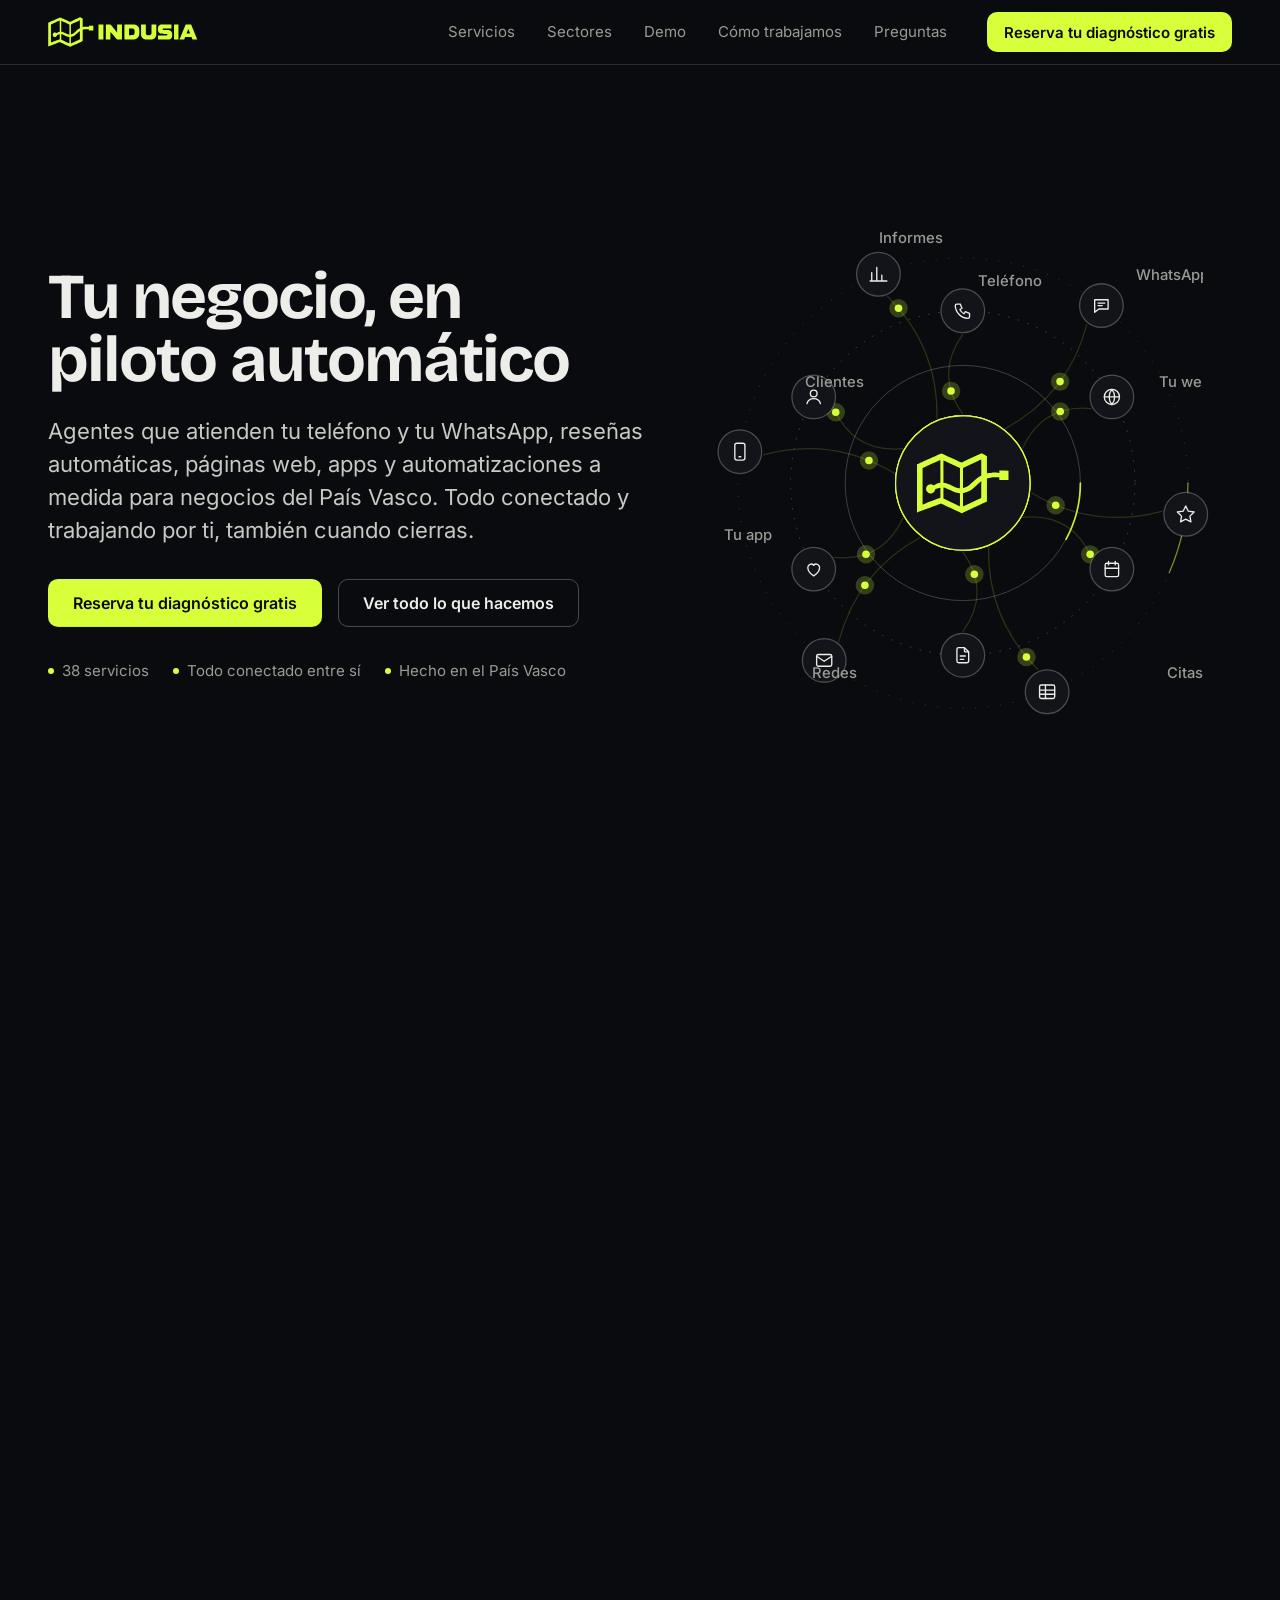
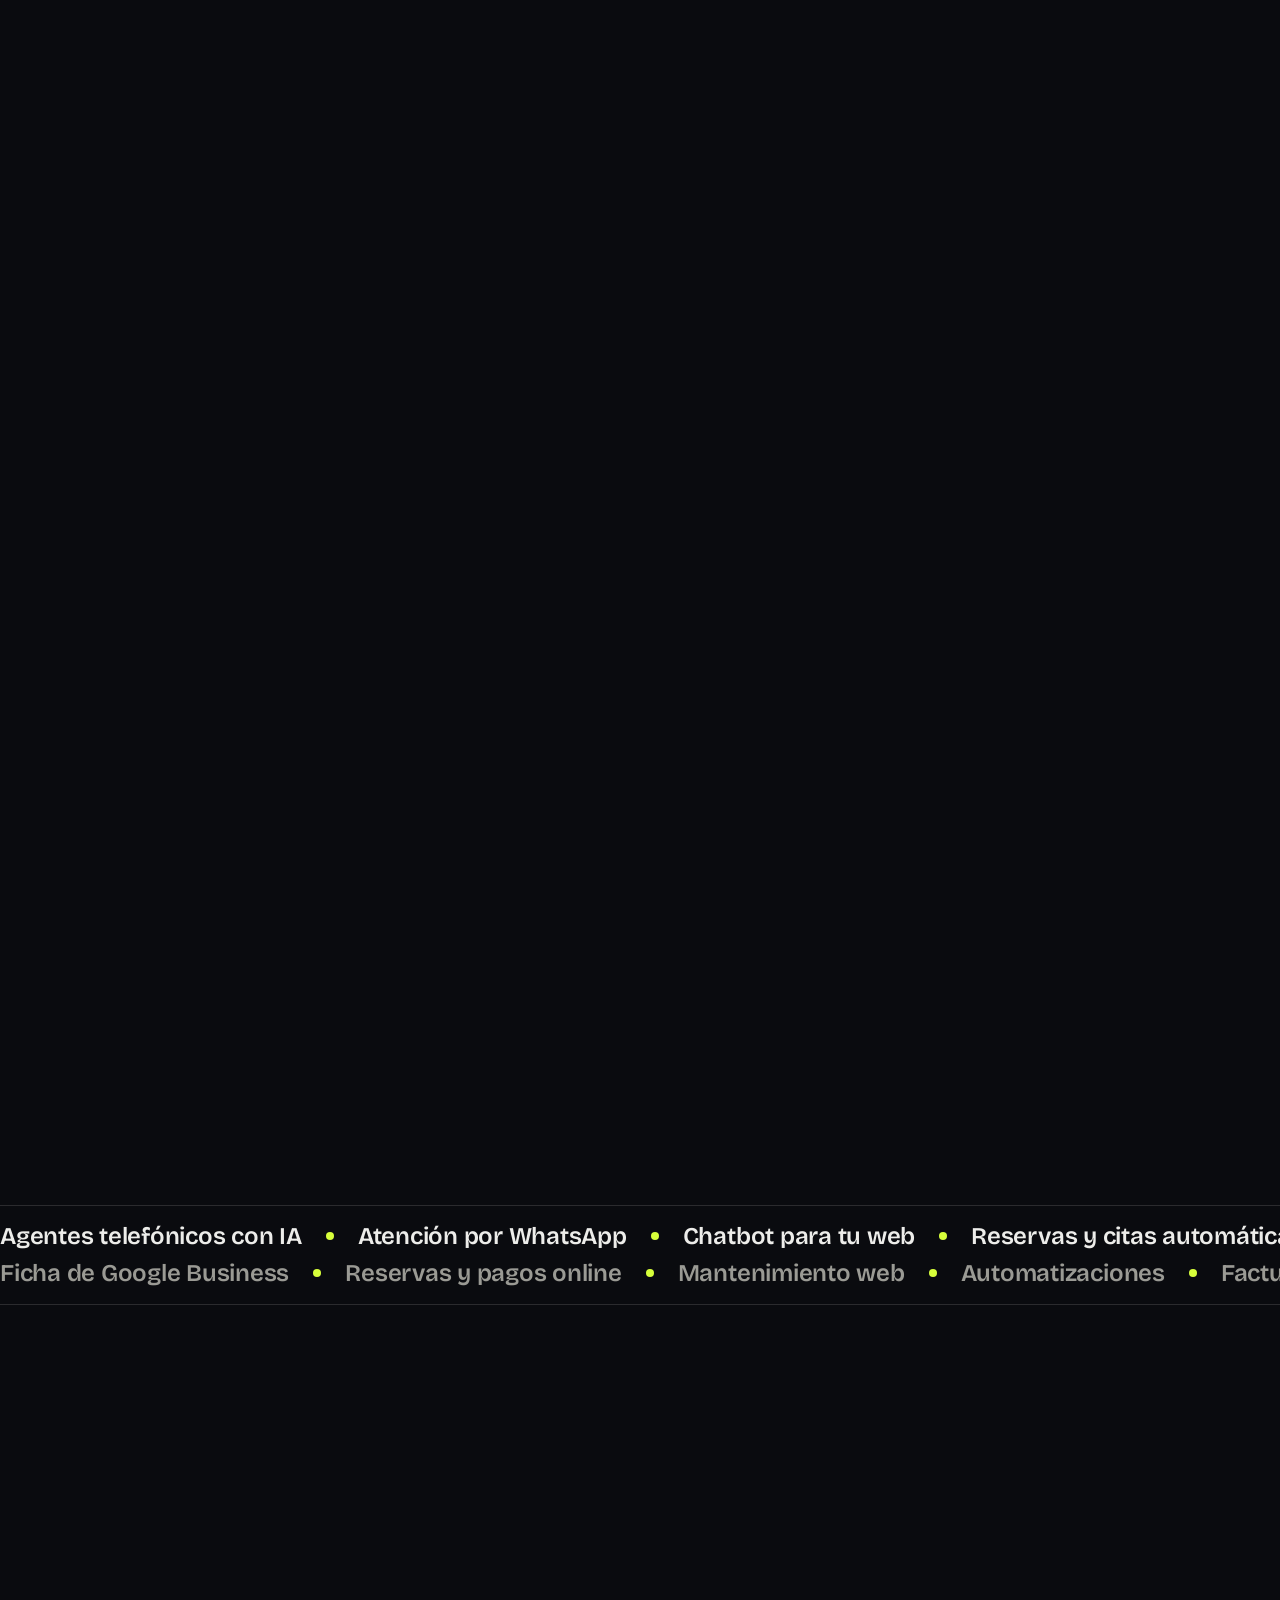
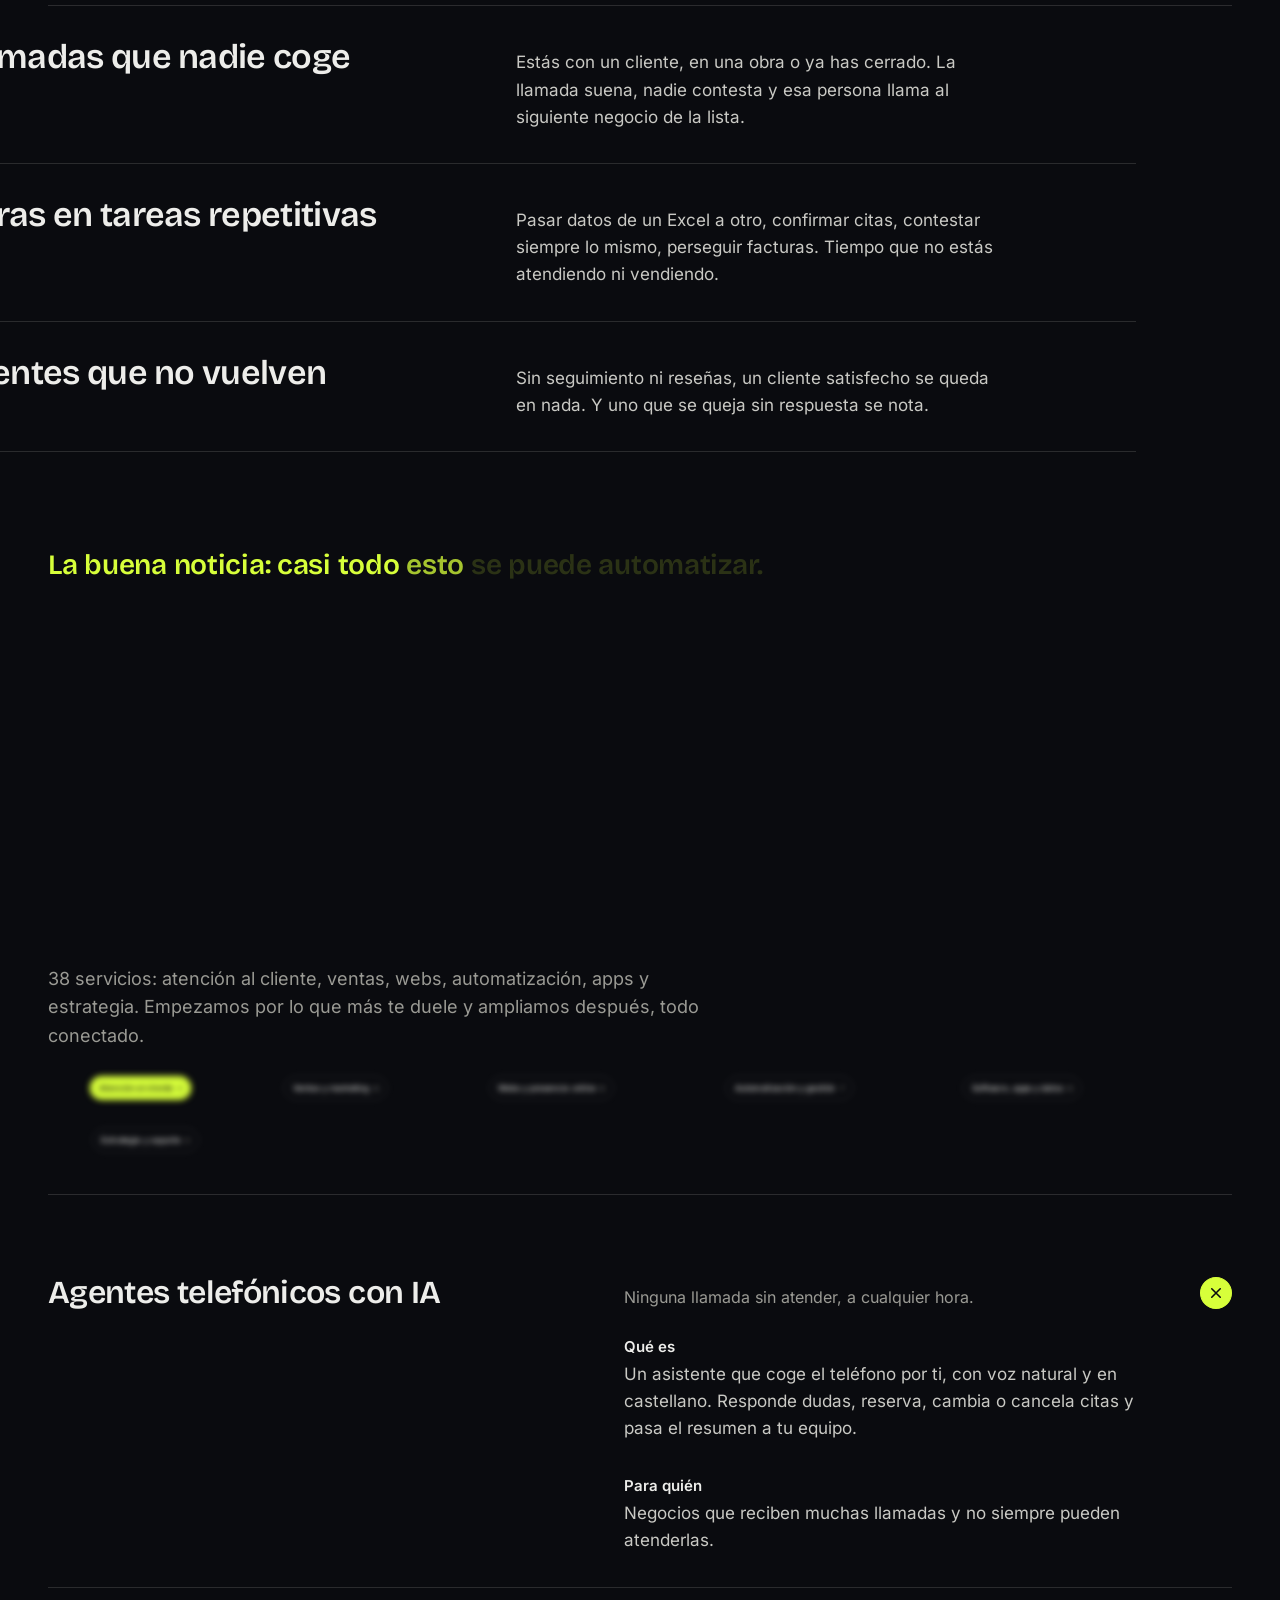
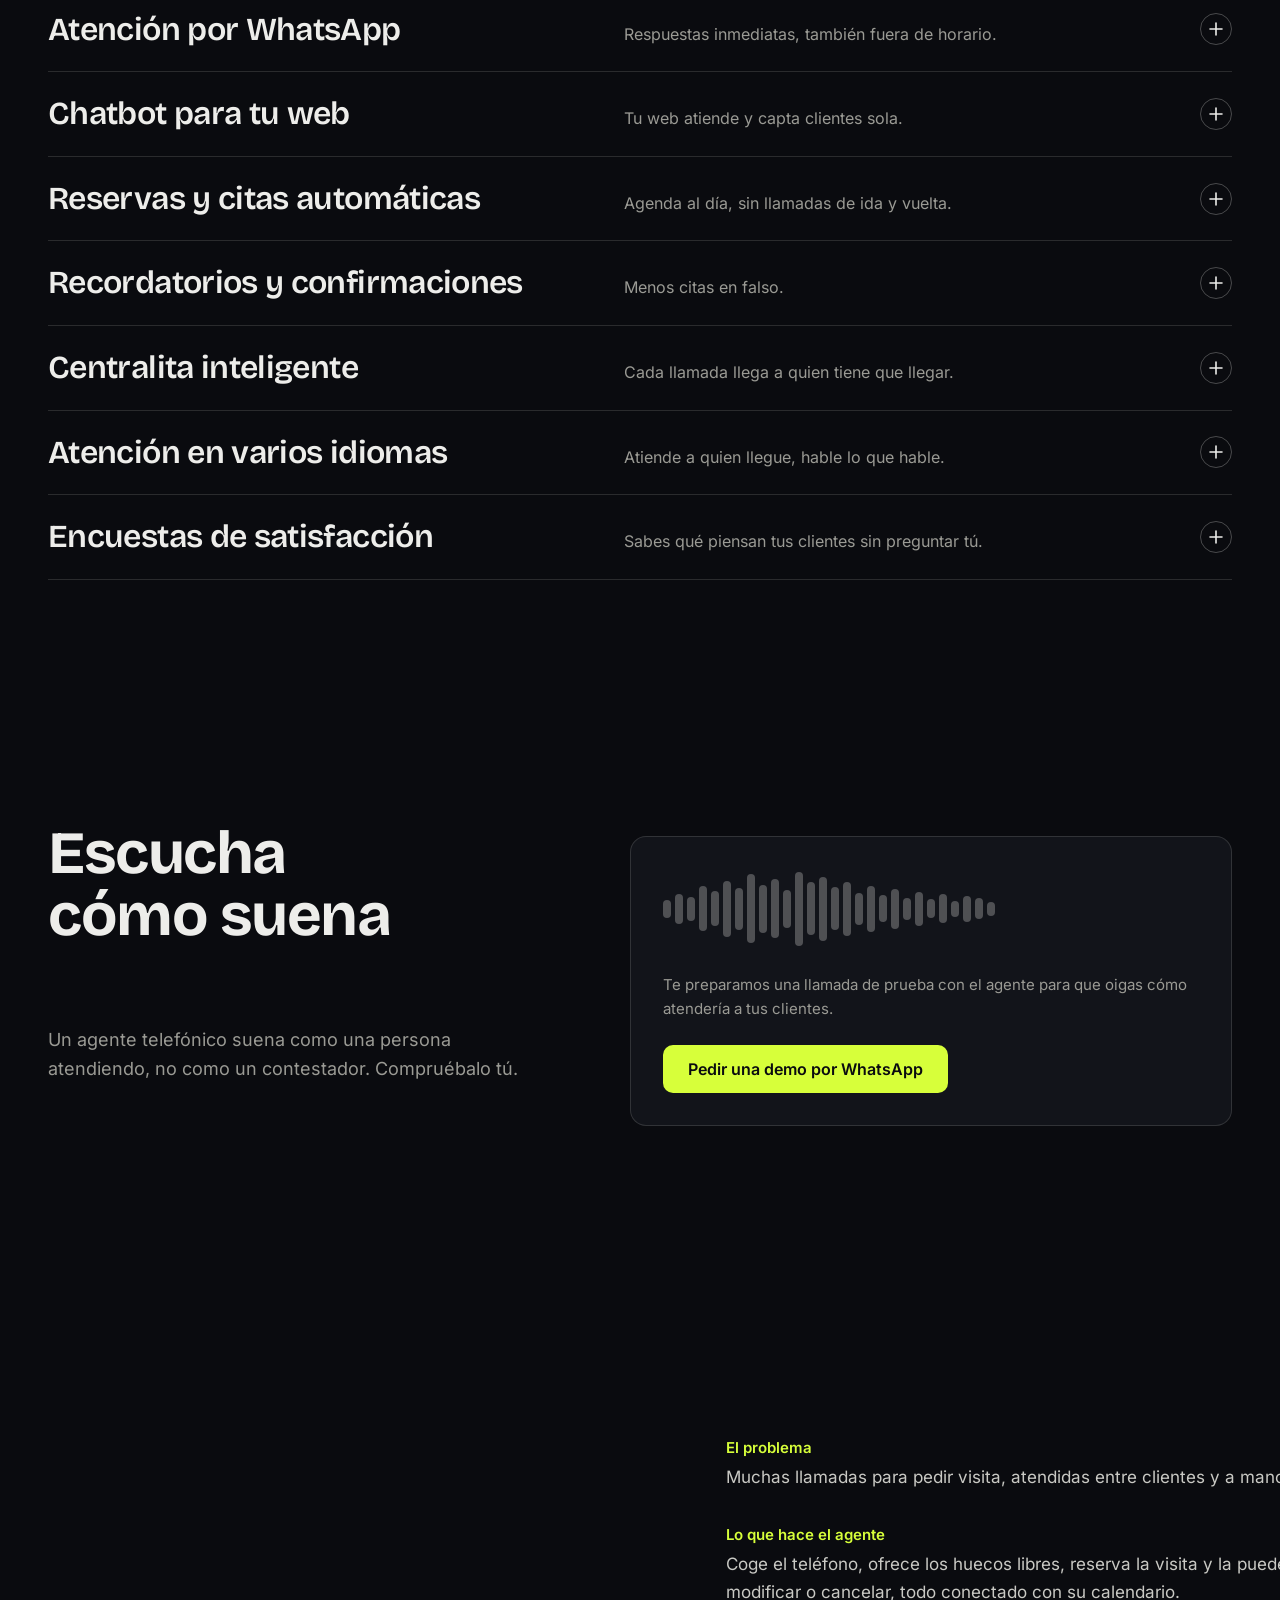
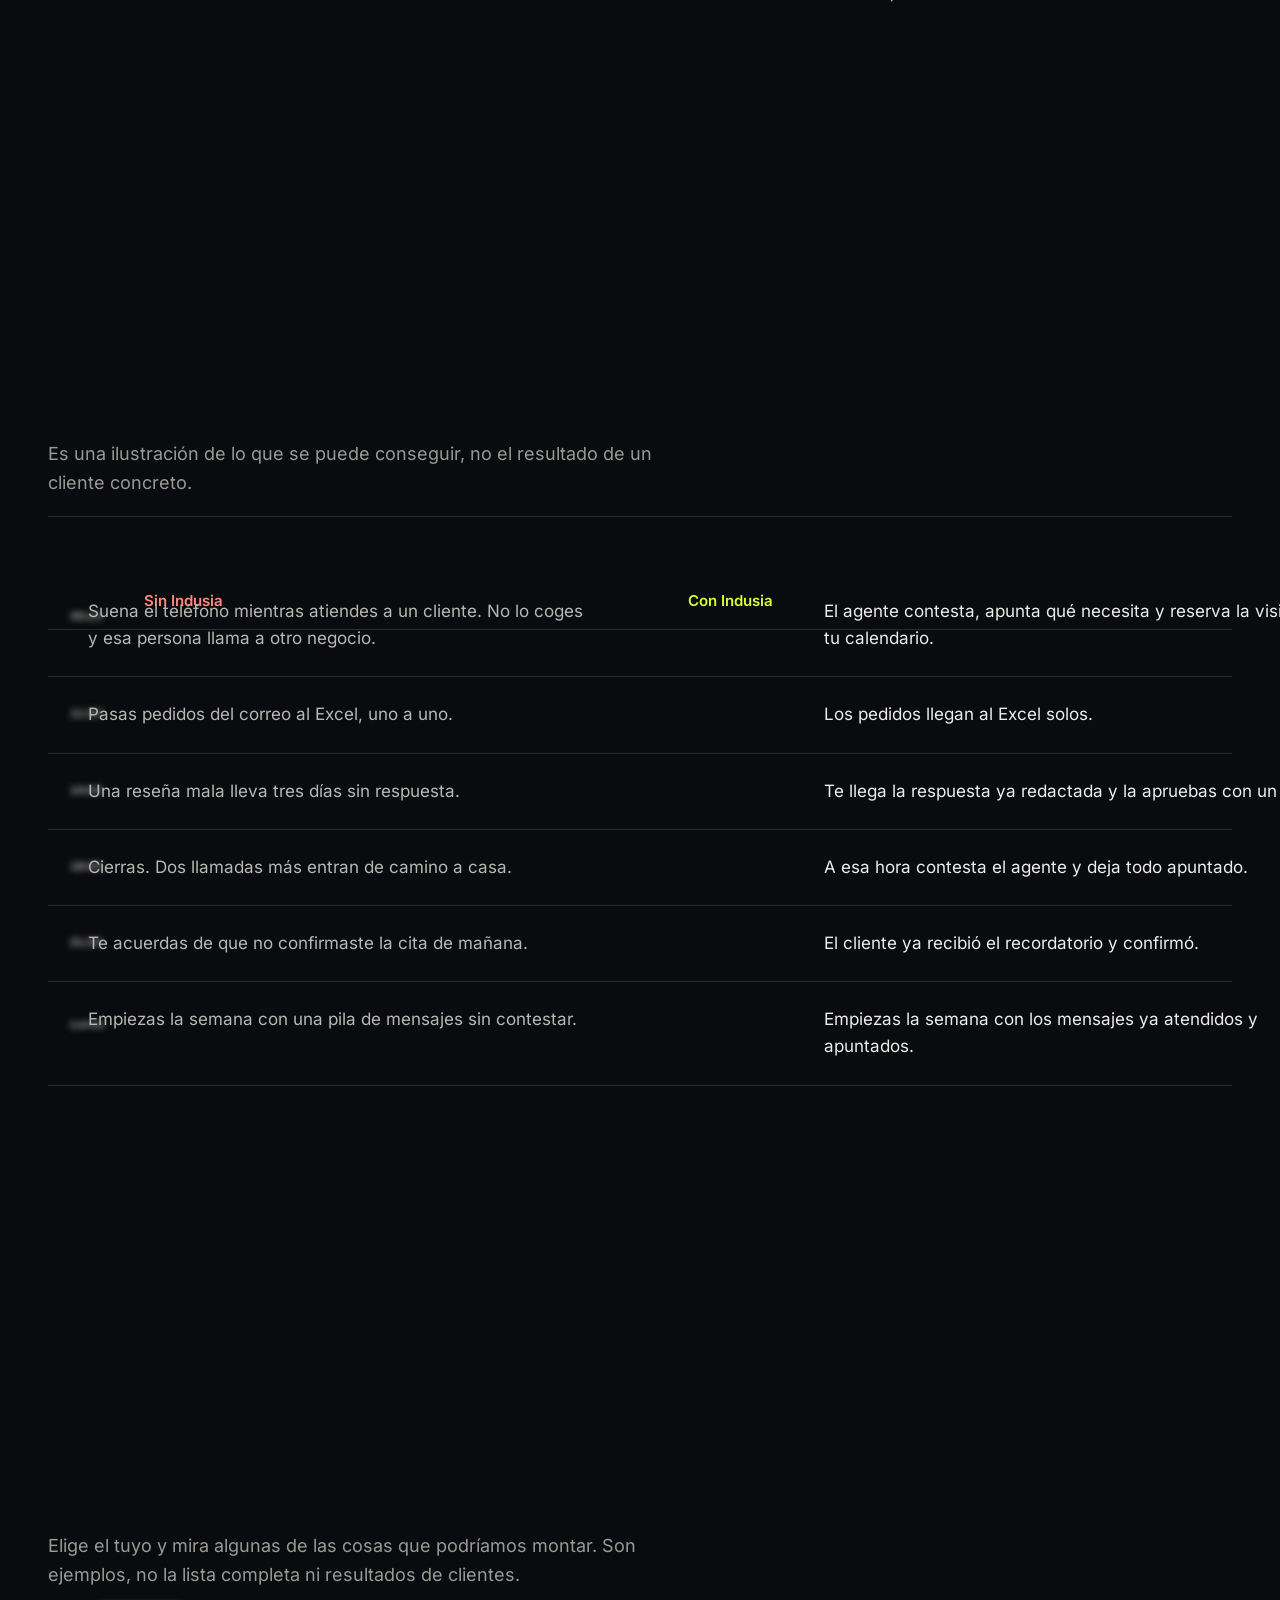
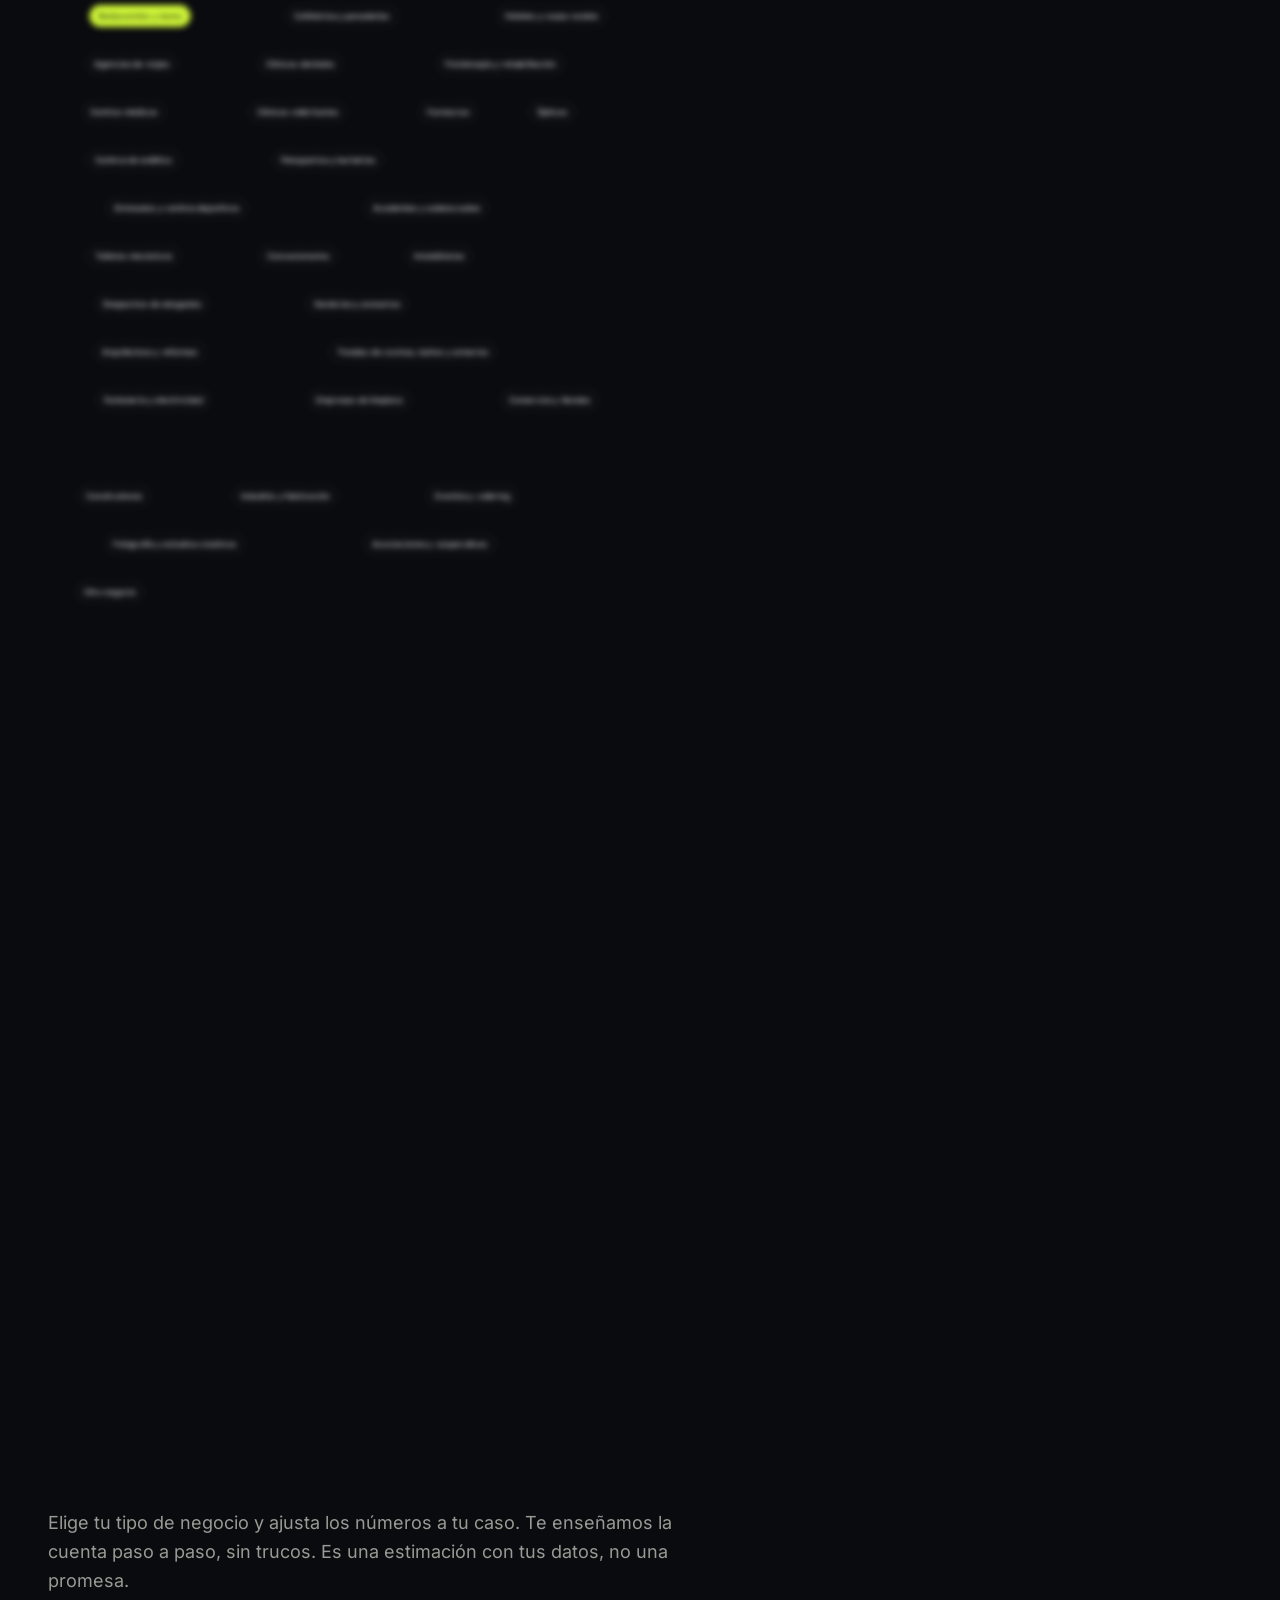
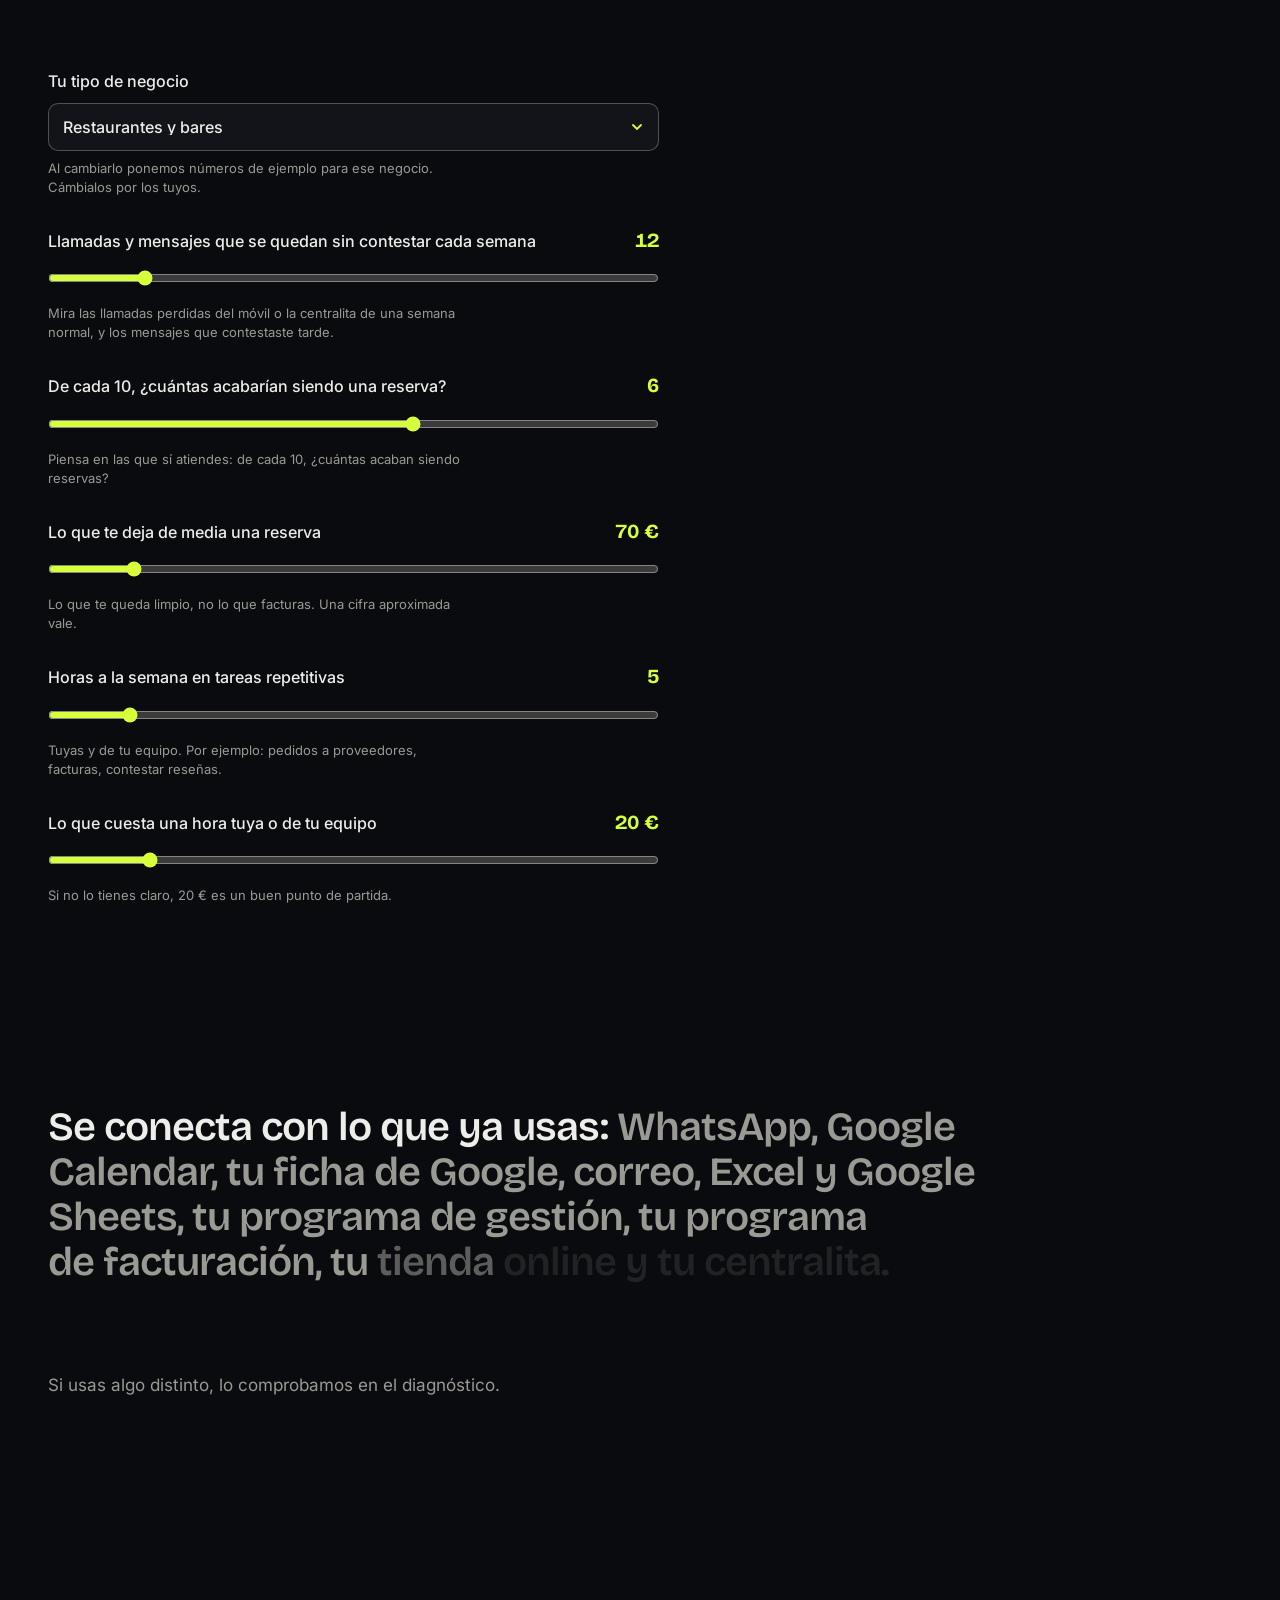
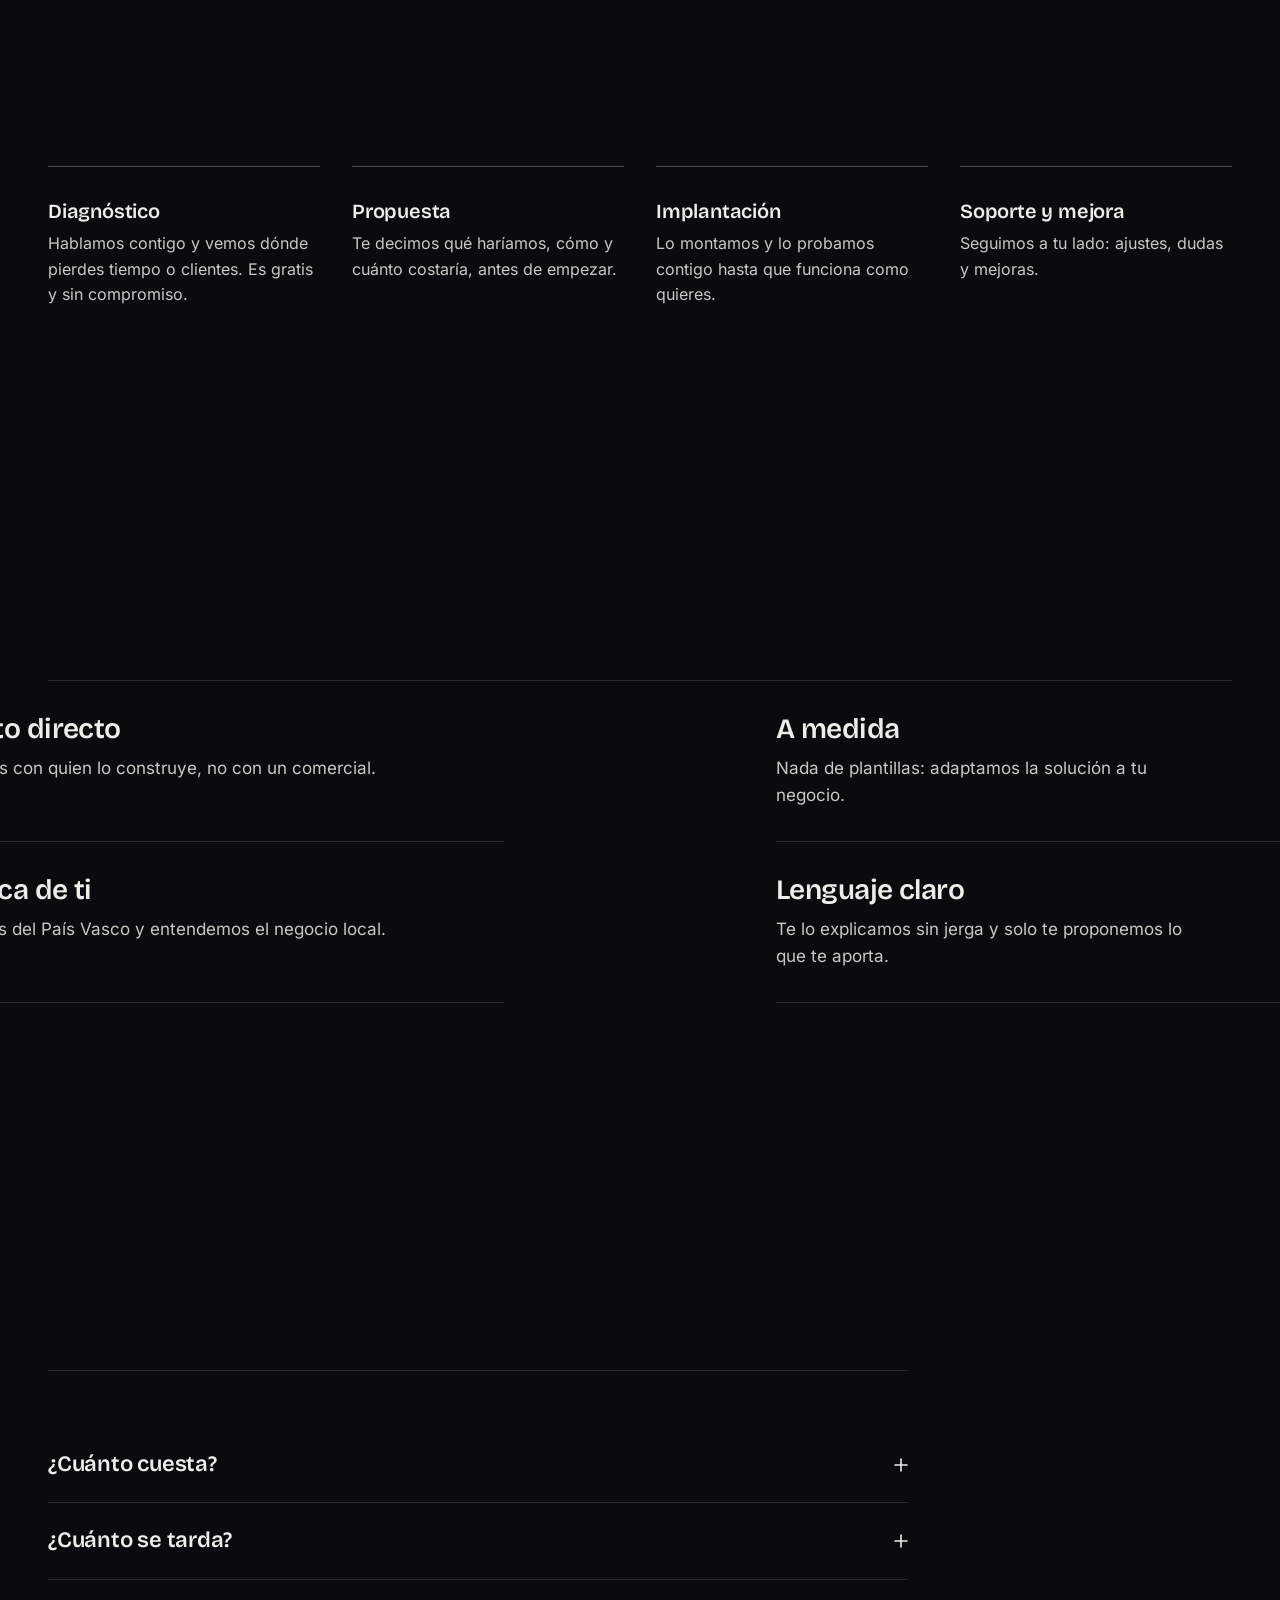
==== commit 349eb58c: "Hero: scroll suavizado y zoom final entrando al logo Co-Authored-By: Claude Sonnet 5.5 <noreply@anth" ====
--- a/index.html
+++ b/index.html
@@ -108,6 +108,8 @@
           <div class="face good"><div class="ico"><svg viewBox="0 0 24 24" fill="none" stroke="currentColor" stroke-width="1.6" stroke-linecap="round" stroke-linejoin="round" aria-hidden="true"><rect x="3" y="5" width="18" height="14" rx="2"/><path d="M3 7l9 6 9-6"/></svg></div><div><strong>Contacto atendido</strong><span>Registrado al momento</span></div></div>
         </div></li>
       </ul>
+
+      <div class="zoom" aria-hidden="true"><svg class="zoom-svg" viewBox="0 0 850 560" focusable="false"><path fill-rule="evenodd" d="M373.0 536.9C305.7 504.8 237.1 472.3 229.1 468.8L224.6 466.9L212.6 471.4C180.7 483.3 110.4 509.7 63.5 527.5C34.9 538.3 9.8 547.8 7.8 548.6L4.0 549.9L4.0 328.1L4.0 106.2L23.2 97.7C33.8 93.0 60.3 81.2 82.0 71.5C128.1 50.9 225.3 8.3 227.2 7.8C228.8 7.4 222.9 4.8 325.0 51.3C370.9 72.2 409.3 89.5 410.2 89.7C411.2 90.0 423.8 84.6 438.7 77.4C516.3 40.5 595.9 4.0 599.2 4.0C600.9 4.0 614.9 11.9 643.8 29.2L647.0 31.2L647.0 110.6C647.0 185.9 647.1 190.1 648.8 189.6C656.8 187.2 676.2 184.2 693.1 182.9C711.2 181.5 740.0 182.7 757.8 185.6L761.0 186.1L761.0 175.0L761.0 164.0L803.2 164.2L845.5 164.5L845.5 207.0L845.5 249.5L803.5 249.5L761.5 249.5L761.2 238.9L760.9 228.2L757.2 227.7C755.2 227.4 745.2 226.8 735.0 226.4C714.7 225.7 696.9 226.8 677.5 230.1C665.5 232.1 662.0 232.9 652.2 235.6L647.0 237.1L647.0 343.1L647.0 449.0L644.8 449.9C643.5 450.4 633.3 455.0 622.0 460.3C610.7 465.5 583.7 478.0 562.0 488.0C540.3 498.0 509.9 512.1 494.5 519.2C443.6 542.9 437.6 545.7 426.4 550.9C420.3 553.7 414.7 556.0 413.9 555.9C413.1 555.9 394.7 547.3 373.0 536.9ZM455.9 481.0C471.1 473.9 508.5 456.4 539.0 442.2L594.5 416.3L594.8 339.1L595.0 261.9L591.3 264.7C579.3 273.5 566.6 284.5 550.0 300.4C520.0 329.0 500.8 343.6 478.1 355.0C466.0 361.0 448.2 367.2 435.8 369.6L427.0 371.3L427.0 432.7C427.0 466.4 427.3 494.0 427.6 494.0C427.9 494.0 440.6 488.2 455.9 481.0ZM399.0 432.6L399.0 372.1L393.2 371.5C383.1 370.4 363.1 366.0 352.6 362.6C339.2 358.2 327.1 353.0 302.7 341.1C291.6 335.7 278.4 329.6 273.5 327.7C264.3 324.0 248.5 319.8 247.5 320.8C247.2 321.1 247.0 343.8 247.0 371.2L247.0 421.1L261.2 428.0C269.1 431.7 295.1 444.0 319.1 455.3C343.1 466.7 370.8 479.7 380.6 484.4C390.4 489.0 398.6 492.9 398.8 492.9C398.9 493.0 399.0 465.8 399.0 432.6ZM82.0 466.0C94.9 461.2 126.0 449.5 151.0 440.0C176.0 430.6 201.6 421.0 207.8 418.7L219.0 414.6L219.0 367.7L219.0 320.8L215.2 321.5C209.3 322.5 193.5 327.4 182.0 331.7L171.5 335.7L169.7 342.6C165.4 359.1 152.3 371.0 135.1 374.1C117.6 377.2 99.2 367.4 90.9 350.5C87.7 343.9 87.5 343.0 87.5 332.5C87.5 322.1 87.7 321.2 90.8 314.7C102.2 291.4 131.0 283.1 151.8 297.1L156.2 300.1L173.3 291.6C190.2 283.3 204.9 277.9 214.2 276.5L219.0 275.8L219.0 171.4C219.0 114.0 218.8 67.0 218.6 67.0C217.3 67.0 116.3 112.0 77.2 130.0L55.0 140.2L55.0 308.2C55.0 467.8 55.1 476.2 56.8 475.5C57.7 475.1 69.1 470.8 82.0 466.0ZM399.0 233.8L399.0 140.5L383.2 133.3C374.6 129.4 340.8 114.0 308.2 99.1C275.5 84.2 248.4 72.0 247.9 72.0C247.4 72.0 247.0 112.5 247.0 173.5L247.0 275.0L250.0 275.0C262.3 275.0 286.3 283.2 317.0 298.0C347.1 312.5 357.6 316.9 370.5 320.9C378.9 323.5 392.9 326.6 397.8 326.9C398.7 327.0 399.0 307.7 399.0 233.8ZM438.0 322.9C453.0 318.8 471.1 308.7 489.0 294.6C493.7 290.9 506.0 279.8 516.5 270.0C548.3 240.2 561.6 229.5 583.8 216.3L595.0 209.6L595.0 135.3C595.0 64.8 594.9 61.0 593.2 61.8C592.3 62.3 577.3 69.2 560.0 77.0C524.4 93.2 485.7 111.2 450.8 128.1L427.1 139.5L427.0 232.2C427.0 320.3 427.1 325.0 428.8 325.0C429.7 325.0 433.9 324.1 438.0 322.9Z"/></svg></div>
 
       <div class="outro">
         <p>Tú atiendes a tus clientes. Indusia se ocupa de todo lo demás.</p>
--- a/styles.css
+++ b/styles.css
@@ -94,9 +94,9 @@
 .face.bad .ico{background:rgba(255,138,122,.12);color:var(--danger)}
 
 /* hero animado: la transformación */
-.hero.is-live{height:560vh;padding:0}
+.hero.is-live{height:660vh;padding:0}
 .hero.is-live .stage{position:sticky;top:64px;height:calc(100vh - 64px);height:calc(100svh - 64px);overflow:hidden;
-  --s:0;--m:0;--c:0;--b:0;--b2:0;--i:1;--t1:0;--t2:0;--t3:0;--o:0;--ctr:0}
+  --s:0;--m:0;--c:0;--b:0;--b2:0;--i:1;--t1:0;--t2:0;--t3:0;--o:0;--ctr:0;--zx:0;--zk:0;--zf:0;--zo:0;--zs:1;--zt:0}
 .hero.is-live .wrap{height:100%;position:relative;display:block}
 .hero.is-live .intro{position:absolute;left:0;top:50%;transform:translateY(-52%);max-width:min(620px,52%);z-index:4;opacity:var(--i);
   translate:0 calc((1 - var(--i)) * -24px)}
@@ -107,9 +107,9 @@
 .hero.is-live .ti{position:absolute;inset:0;margin:0;text-align:center;font:700 clamp(2.25rem,5.4vw,4.5rem)/1 var(--display);letter-spacing:-.03em;text-wrap:balance}
 .hero.is-live .t1{opacity:var(--t1);translate:0 calc((1 - var(--t1)) * 28px)}
 .hero.is-live .t2{opacity:var(--t2);translate:0 calc((1 - var(--t2)) * 28px);color:var(--lime)}
-.hero.is-live .t3{opacity:var(--t3);translate:0 calc((1 - var(--t3)) * 28px)}
-
-.hero.is-live .counter{display:flex;align-items:baseline;gap:10px;position:absolute;left:50%;top:calc(5% + clamp(3.25rem,7.4vw,5.6rem));transform:translateX(-50%);z-index:4;opacity:var(--ctr);
+.hero.is-live .t3{opacity:calc(var(--t3) * (1 - var(--zx)));translate:0 calc((1 - var(--t3)) * 28px)}
+
+.hero.is-live .counter{display:flex;align-items:baseline;gap:10px;position:absolute;left:50%;top:calc(5% + clamp(3.25rem,7.4vw,5.6rem));transform:translateX(-50%);z-index:4;opacity:calc(var(--ctr) * (1 - var(--zx)));
   padding:8px 16px;border-radius:999px;border:1px solid rgba(255,138,122,.5);background:var(--ink-2);color:var(--danger);transition:color .3s,border-color .3s}
 .hero.is-live .counter b{font:700 1.5rem/1 var(--display);font-variant-numeric:tabular-nums;min-width:1ch;text-align:right}
 .hero.is-live .counter span{font-size:.9375rem;white-space:nowrap}
@@ -122,13 +122,13 @@
 .hero.is-live .cards{display:block;position:absolute;inset:0;margin:0;z-index:2;
   --W:min(520px,38vw);--H:min(250px,28vh);--cw:clamp(190px,21vw,250px);--ch:88px;--gap:16px;--gyo:calc(var(--ch) * .35);--cyo:0px;--gs:1}
 @media(min-width:1400px){.hero.is-live .cards{--gs:1.2}}
-.hero.is-live .card{opacity:clamp(0,calc((var(--s) - .22) * 3),1);position:absolute;left:50%;top:50%;width:var(--cw);height:var(--ch);margin:calc(var(--ch) / -2) 0 0 calc(var(--cw) / -2);
+.hero.is-live .card{opacity:calc(clamp(0,calc((var(--s) - .22) * 3),1) * (1 - var(--zf)));position:absolute;left:50%;top:50%;width:var(--cw);height:var(--ch);margin:calc(var(--ch) / -2) 0 0 calc(var(--cw) / -2);
   --mi:clamp(0,calc(var(--m) * 1.5 - var(--i0) * .07),1);
   --ci:clamp(0,calc(var(--c) * 1.5 - var(--i0) * .1),1);
   --px:calc(((var(--clx) * (1 - var(--s)) + var(--scx) * var(--s)) * var(--W)) * (1 - var(--mi)) + var(--gx) * (var(--cw) + var(--gap)) * var(--gs) * var(--mi));
-  --py:calc(((var(--cly) * (1 - var(--s)) + var(--scy) * var(--s)) * var(--H) + var(--cyo) * (1 - var(--s))) * (1 - var(--mi)) + (var(--gy) * (var(--ch) + var(--gap)) * var(--gs) + var(--gyo)) * var(--mi));
+  --py:calc(((var(--cly) * (1 - var(--s)) + var(--scy) * var(--s)) * var(--H) + var(--cyo) * (1 - var(--s))) * (1 - var(--mi)) + (var(--gy) * (var(--ch) + var(--gap)) * var(--gs) + var(--gyo)) * var(--mi) - var(--o) * var(--lift,0px));
   --rot:calc((var(--r1) * (1 - var(--s)) + var(--r2) * var(--s)) * (1 - var(--mi)) * 1deg);
-  translate:var(--px) var(--py);rotate:var(--rot);scale:calc(1 + (var(--gs) - 1) * var(--mi));will-change:translate,rotate,scale}
+  translate:calc(var(--px) * (1 - var(--zk))) calc(var(--py) * (1 - var(--zk)));rotate:var(--rot);scale:calc((1 + (var(--gs) - 1) * var(--mi)) * (1 - var(--zk) * .82));will-change:translate,rotate,scale}
 .hero.is-live .card .float{height:100%;padding:0;position:relative;
   border-color:color-mix(in srgb,color-mix(in srgb,var(--lime) calc(var(--ci) * 100%),var(--danger)) 55%,transparent);
   animation:drift var(--dur) ease-in-out infinite;--k:calc(1 - var(--ci))}
@@ -151,13 +151,20 @@
 .hero.is-live .card:nth-child(7){--i0:6;--clx:.66;--cly:.85;--r1:3;--scx:.45;--scy:.45;--r2:-4;--gx:.5;--gy:.5;--dx:6px;--dy:4px;--dr:2deg;--dur:3.6s}
 .hero.is-live .card:nth-child(8){--i0:7;--clx:.98;--cly:.95;--r1:-7;--scx:.95;--scy:.8;--r2:6;--gx:1.5;--gy:.5;--dx:-5px;--dy:-5px;--dr:-2deg;--dur:4.8s}
 
-.hero.is-live .outro{display:block;position:absolute;left:0;right:0;bottom:5%;text-align:center;z-index:4;opacity:var(--o);translate:0 calc((1 - var(--o)) * 24px);pointer-events:none}
+/* zoom final: el logo aparece en el centro y la cámara entra por el hueco de la derecha (60% / 25% del dibujo) */
+.zoom{display:none}
+.hero.is-live .zoom{display:block;position:absolute;left:50%;top:50%;z-index:3;pointer-events:none;
+  --zw:min(46vw,440px);width:var(--zw);aspect-ratio:850 / 560;margin:calc(var(--zw) * -.3294) 0 0 calc(var(--zw) / -2);
+  opacity:var(--zo);translate:calc(var(--zt) * var(--zw) * -.1) calc(var(--zt) * var(--zw) * .1647);
+  scale:var(--zs);transform-origin:60% 25%}
+.zoom-svg{display:block;width:100%;height:100%;fill:var(--lime)}
+.hero.is-live .outro{display:block;position:absolute;left:0;right:0;bottom:5%;text-align:center;z-index:4;opacity:calc(var(--o) * (1 - var(--zx)));translate:0 calc((1 - var(--o)) * 24px);pointer-events:none}
 .hero.is-live.outro-on .outro{pointer-events:auto}
 .outro p{font:700 clamp(1.375rem,2.8vw,2.125rem)/1.12 var(--display);letter-spacing:-.02em;max-width:20em;margin:0 auto;text-wrap:balance}
 .outro .cta-row{justify-content:center;margin-top:var(--s3)}
 
 @media(max-width:899px){
-  .hero.is-live{height:520vh}
+  .hero.is-live{height:620vh}
   .hero.is-live .intro{top:24px;transform:none;max-width:none;right:0}
   .hero.is-live h1{font-size:clamp(2.5rem,12vw,3.5rem)}
   .hero.is-live .lead{font-size:1.0625rem;margin-top:var(--s2)}
@@ -178,6 +185,7 @@
   .hero.is-live .face strong{font-size:.875rem}
   .hero.is-live .face span{display:none}
   .hero.is-live .outro{bottom:3%}
+  .hero.is-live .zoom{--zw:min(72vw,360px)}
 }
 
 /* problema */
@@ -486,6 +494,14 @@
 .motion .steps li::before{z-index:1;transition:scale .6s var(--ease) calc(var(--rdl,0s) + .5s);scale:0}
 .motion .steps li.in::before{scale:1}
 
+/* pantallas bajas (portátiles con zoom): al final la cuadrícula sube y el título se retira para dejar sitio a la frase final */
+@media(min-width:900px) and (max-height:780px){
+  .hero.is-live .cards{--lift:clamp(0px,calc(460px - 62vh),130px)}
+  .hero.is-live .t3{opacity:calc(var(--t3) * (1 - var(--o)) * (1 - var(--zx)))}
+  .hero.is-live .counter{opacity:calc(var(--ctr) * (1 - var(--o)) * (1 - var(--zx)))}
+}
+@media(min-width:900px) and (max-height:650px){.hero.is-live .cards{--gs:.9}}
+
 @media (prefers-reduced-motion:reduce){
   .sys-svg *,.toast,.mq-row,.svc-cat{animation:none!important}
   .toast.t0,.toast.t2{opacity:1}
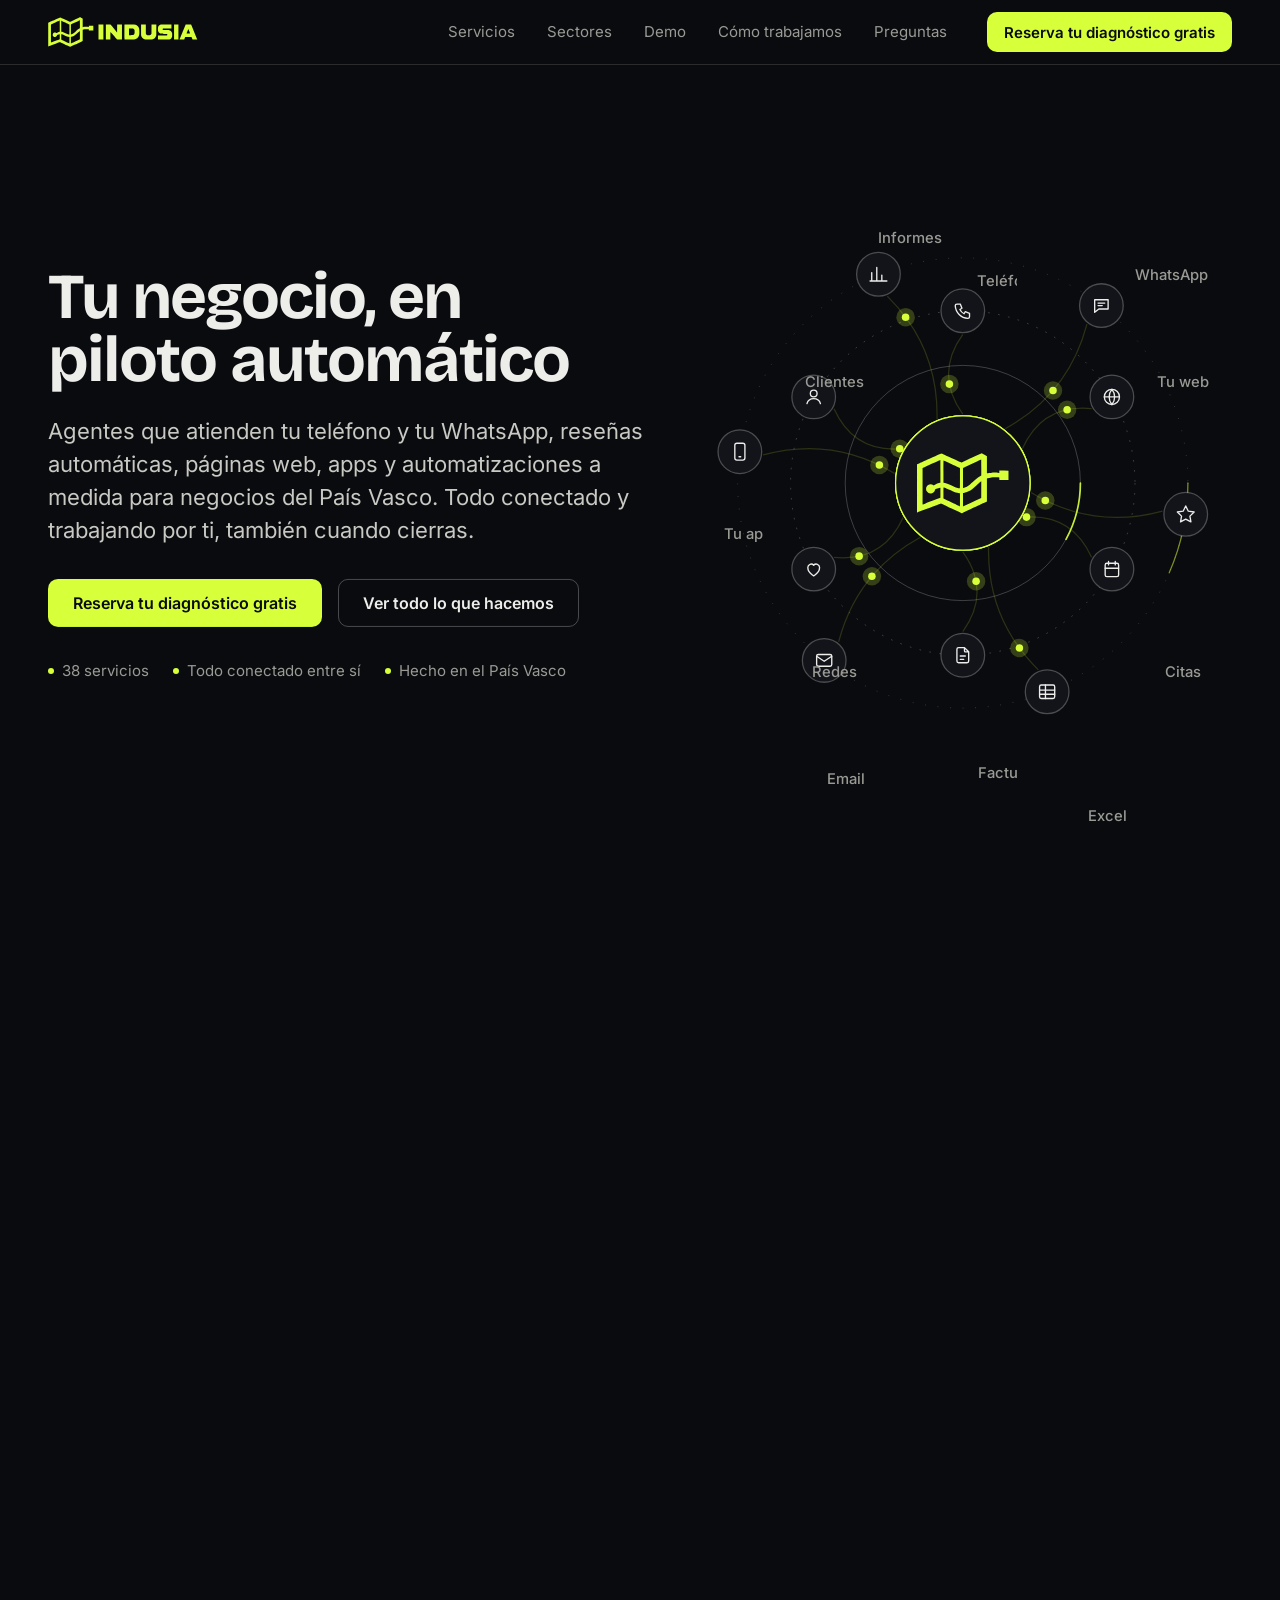
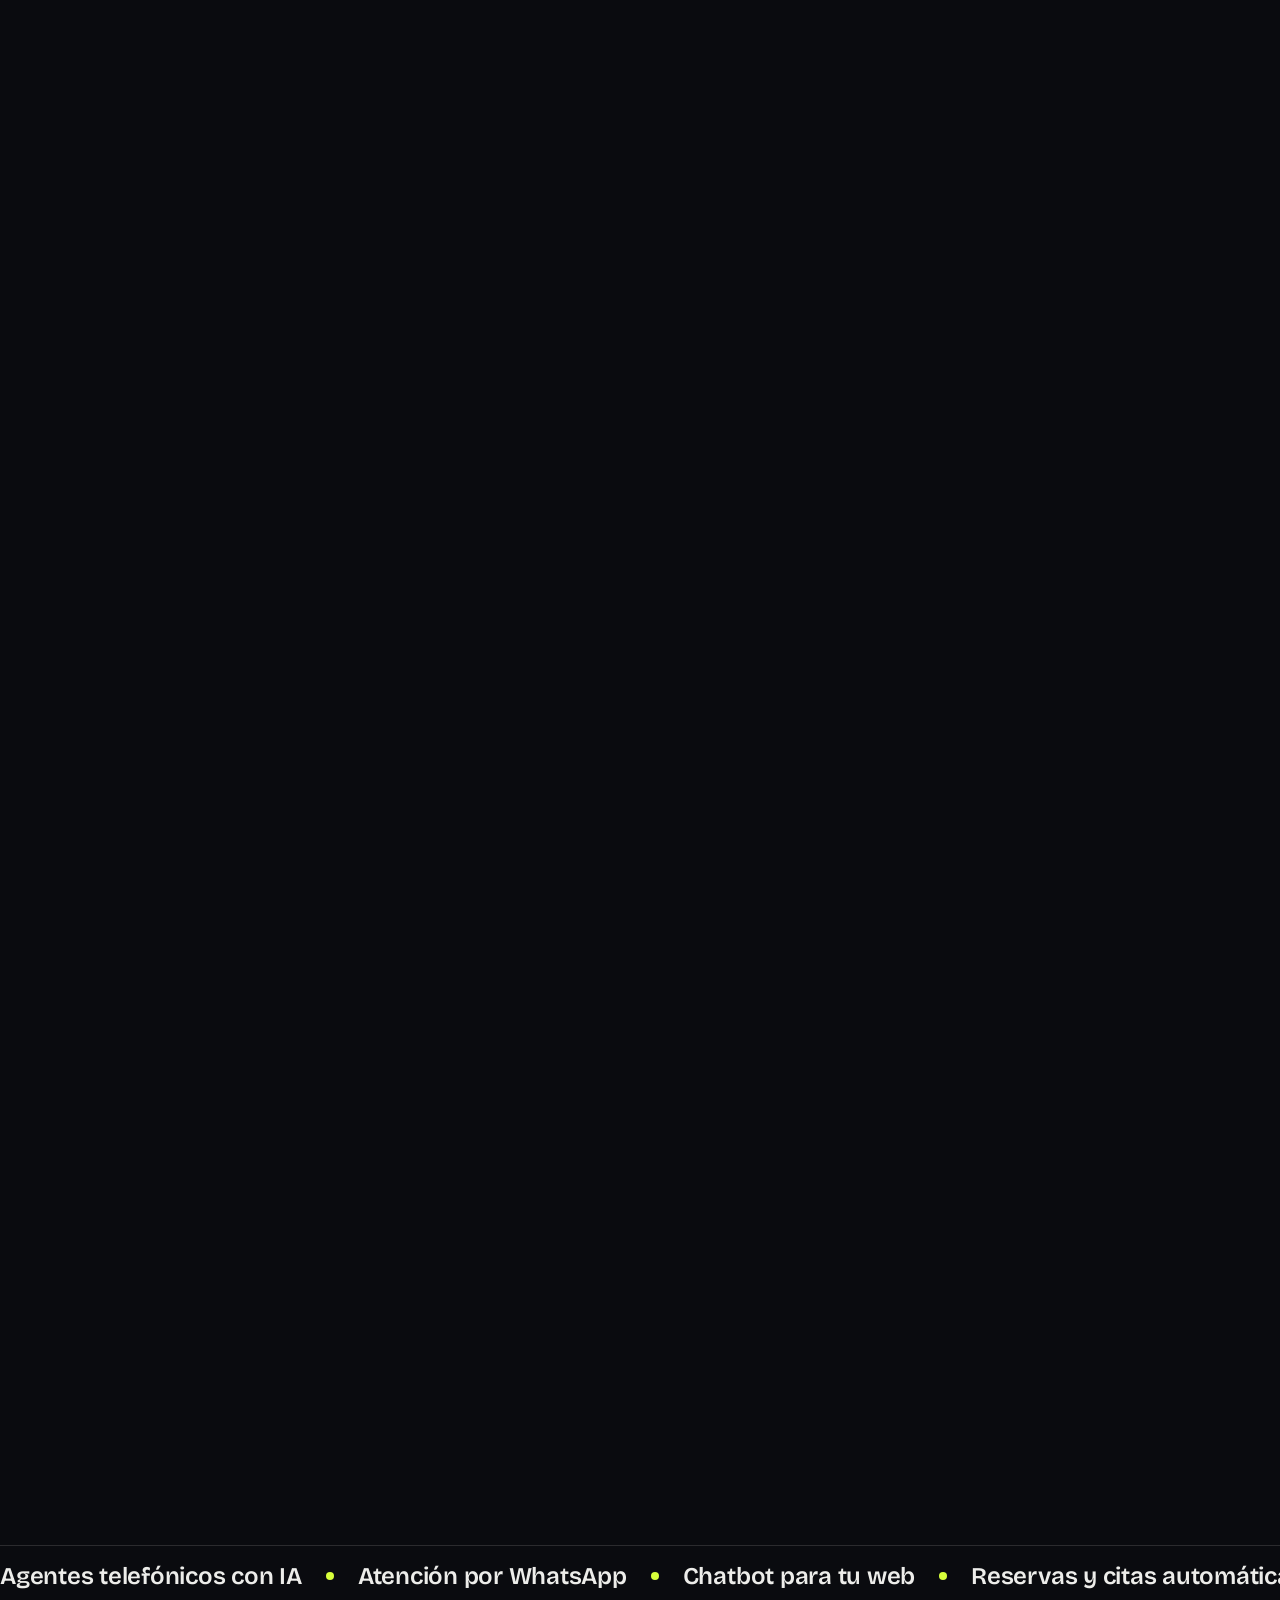
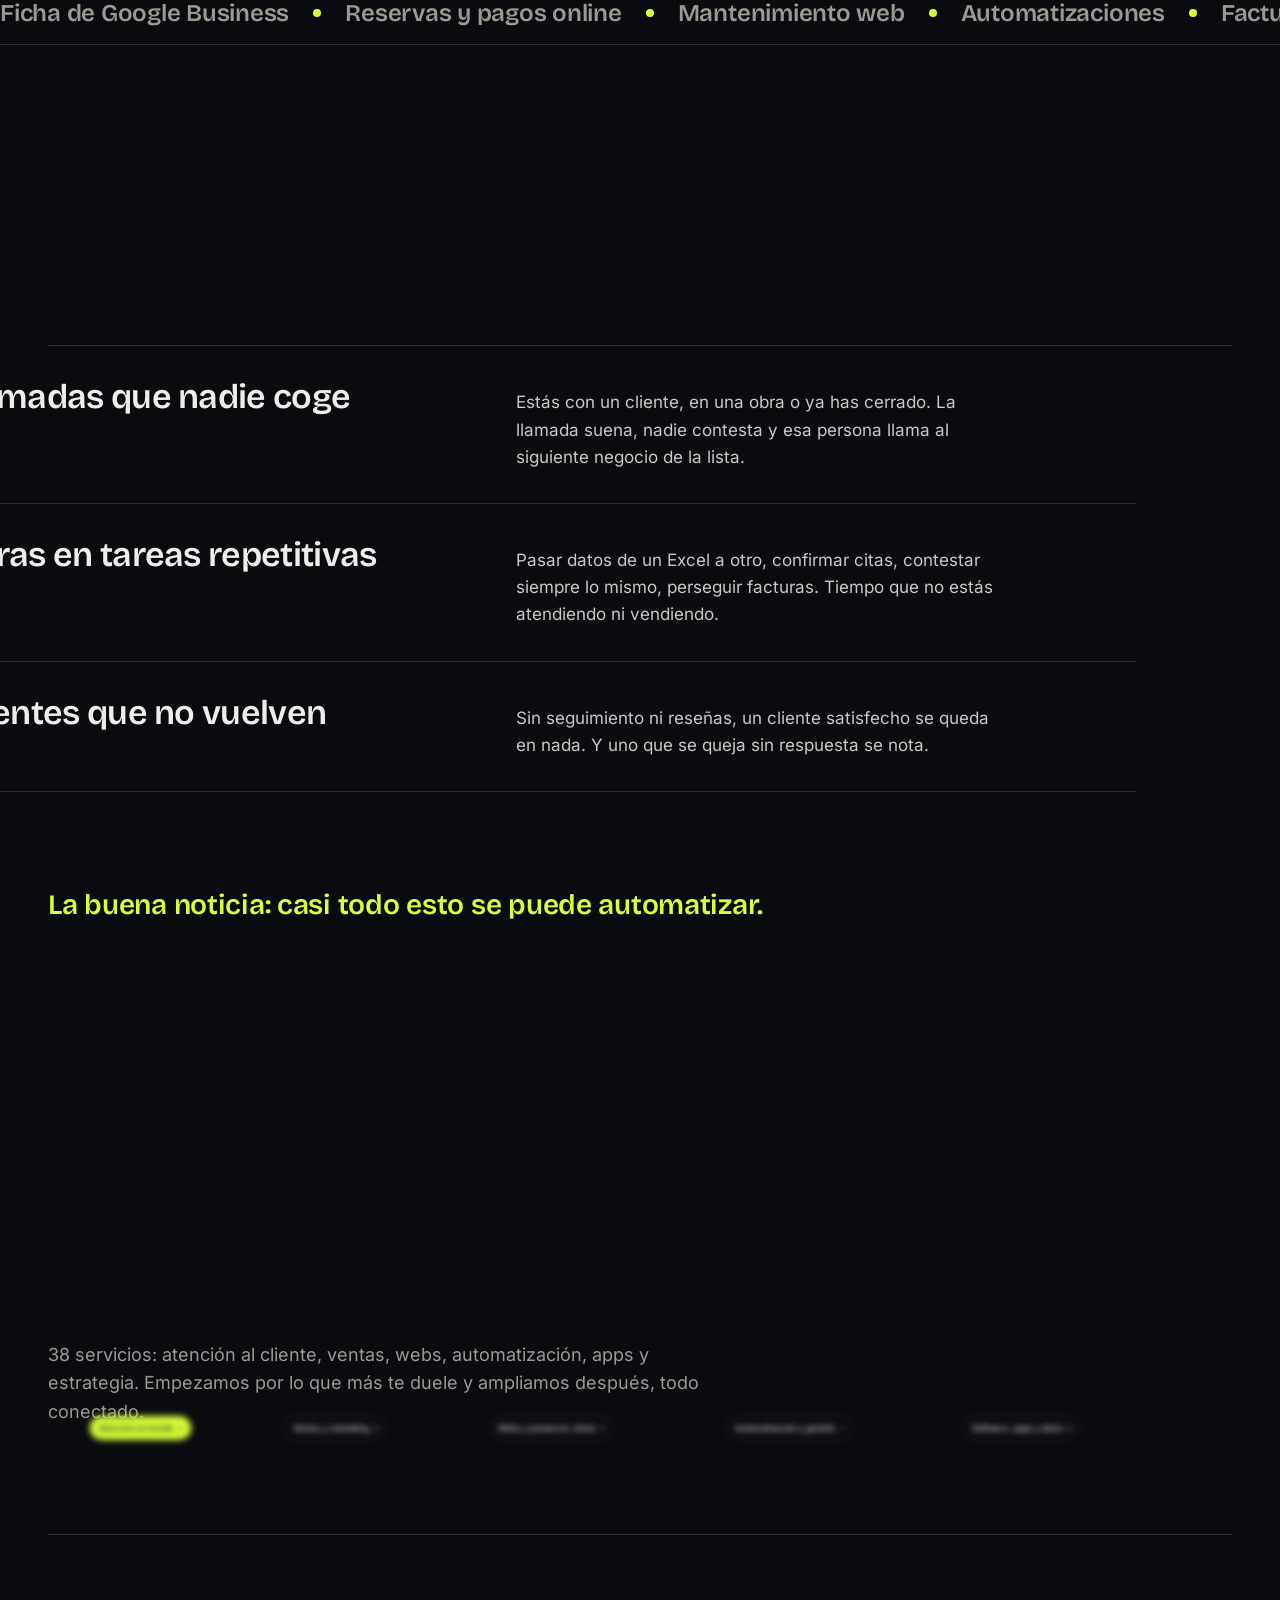
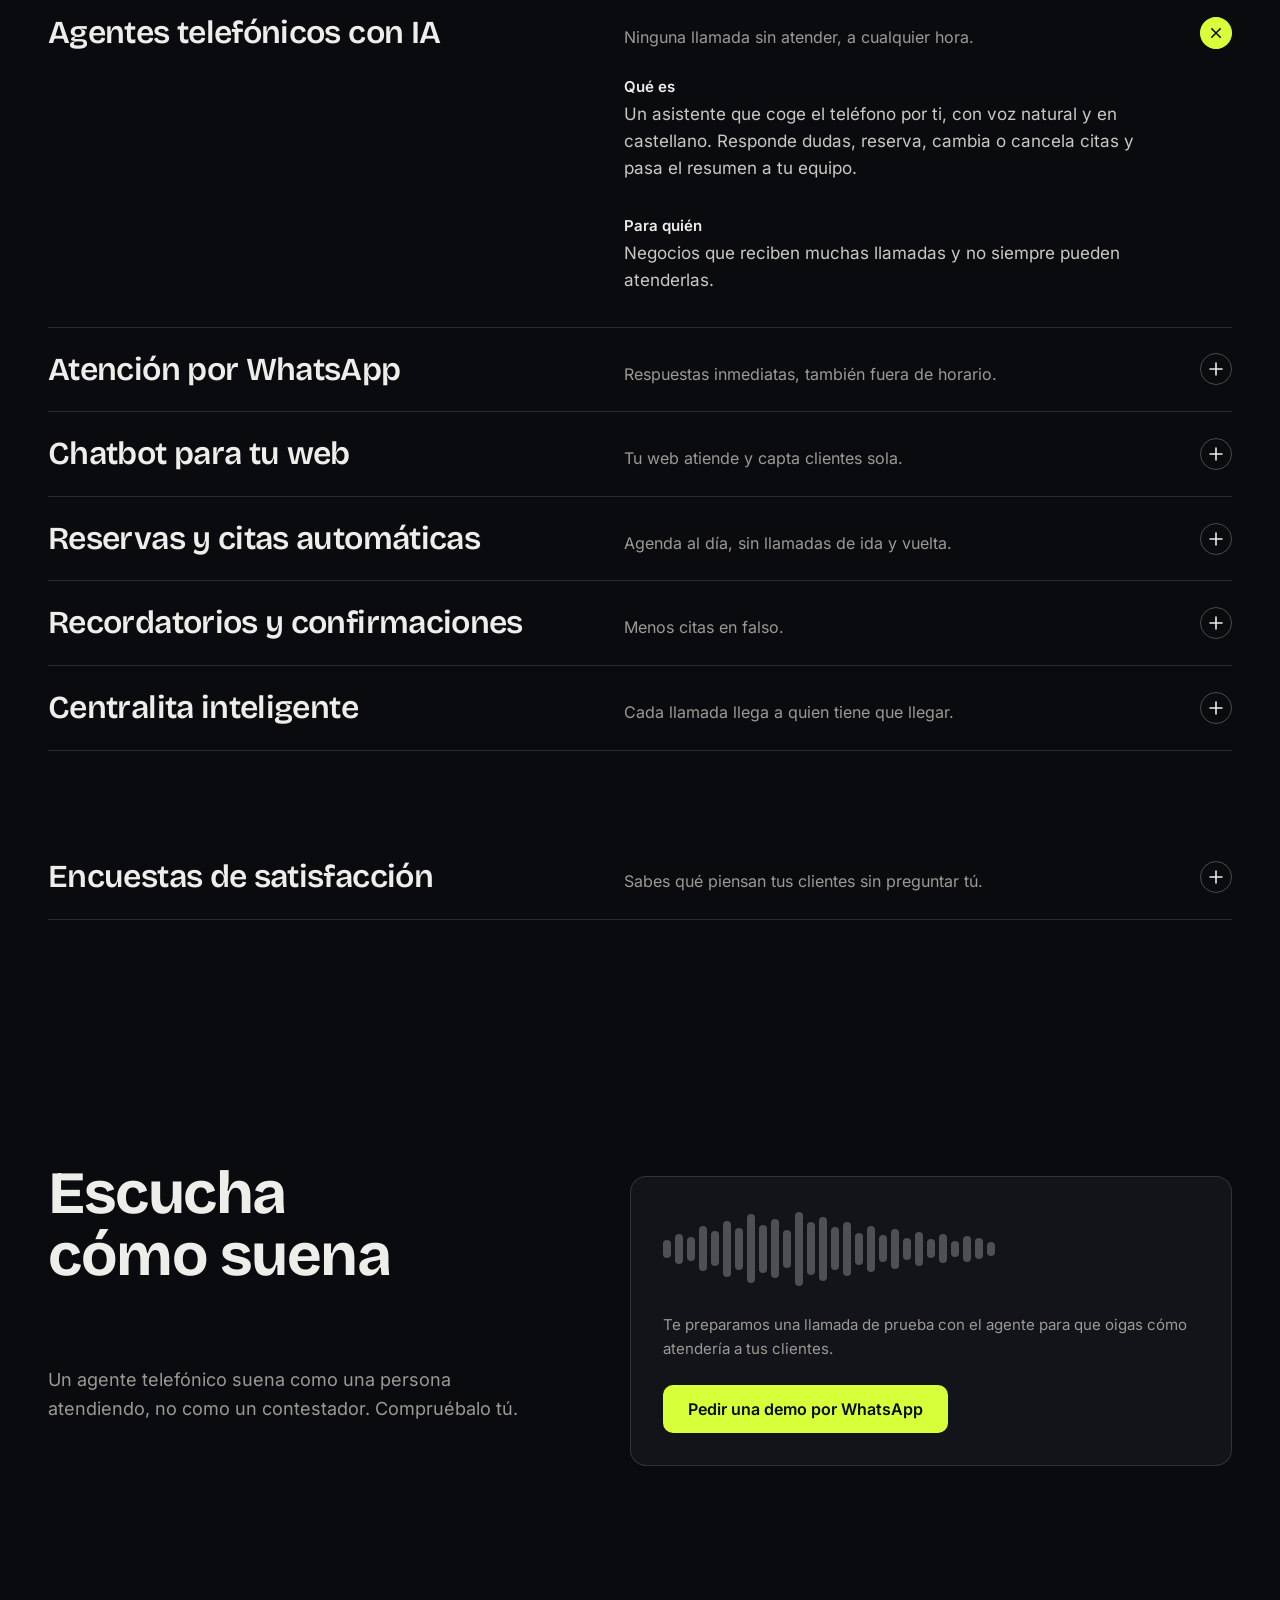
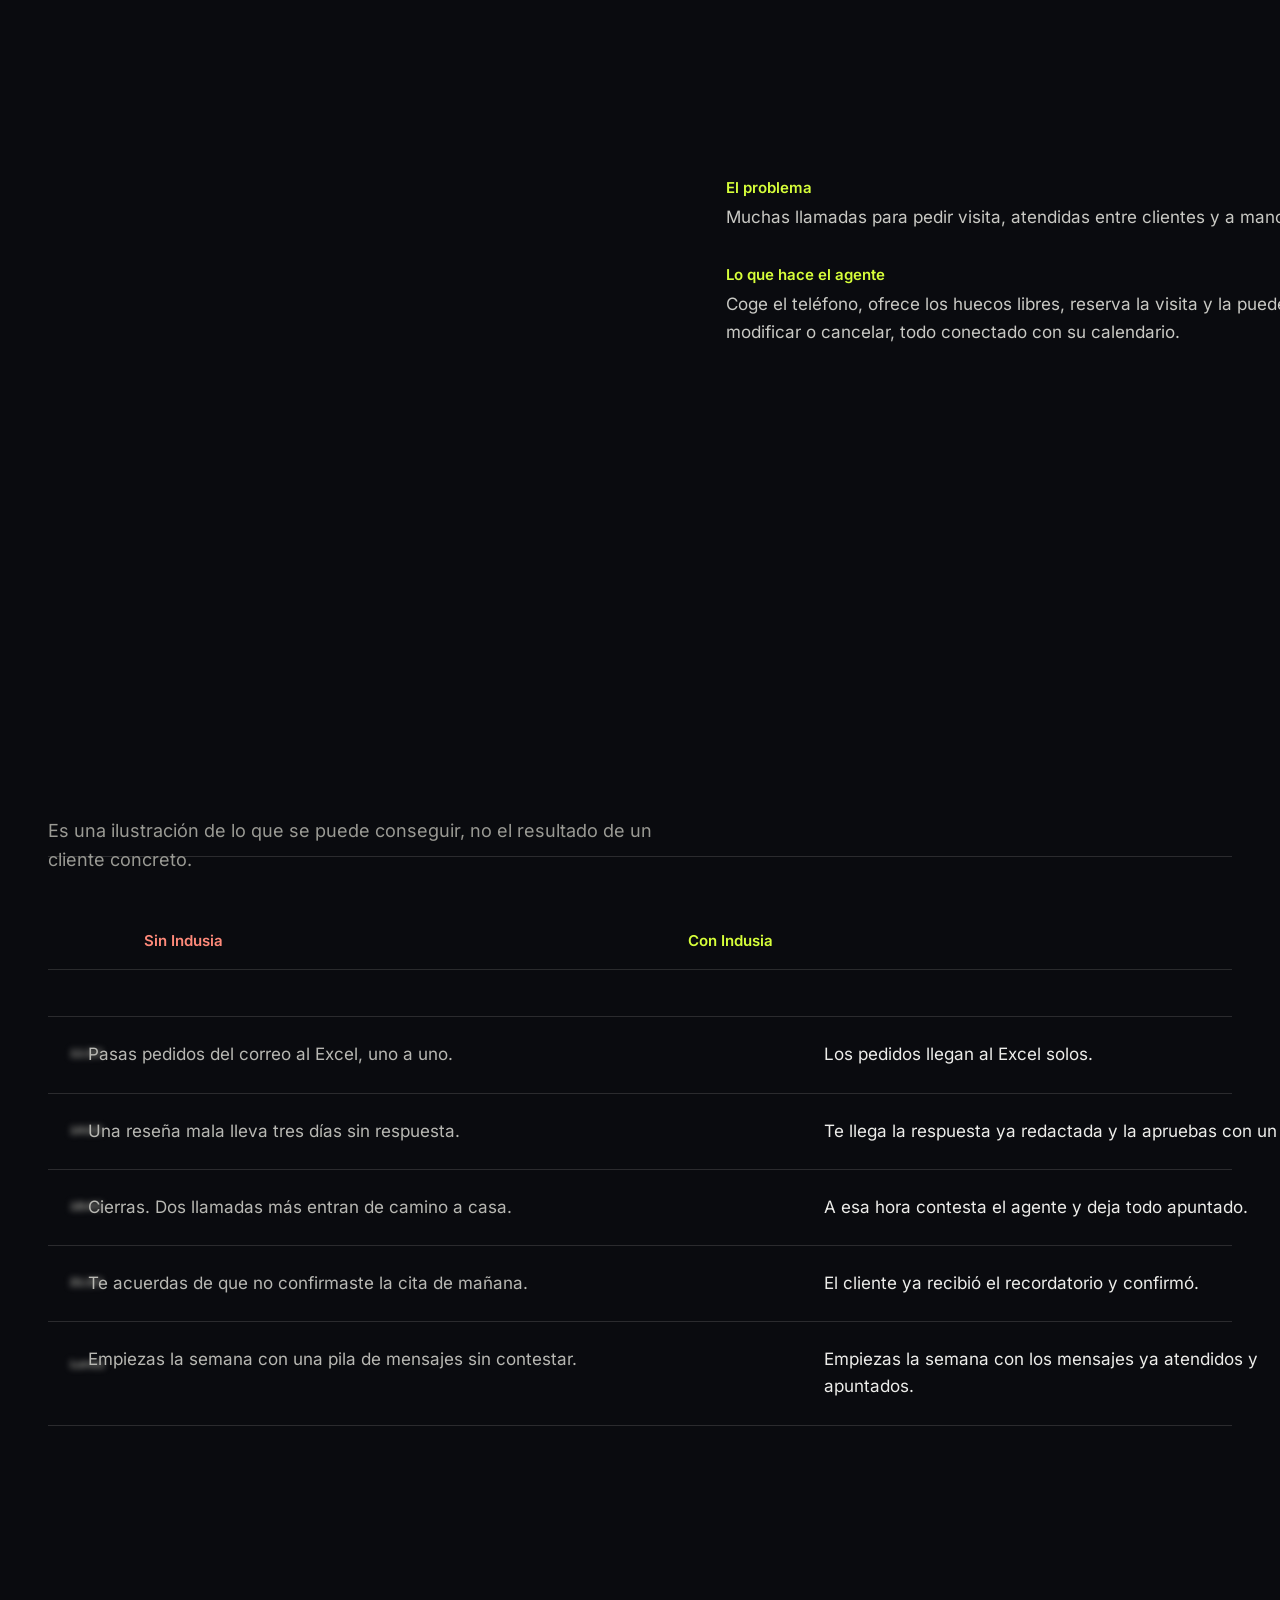
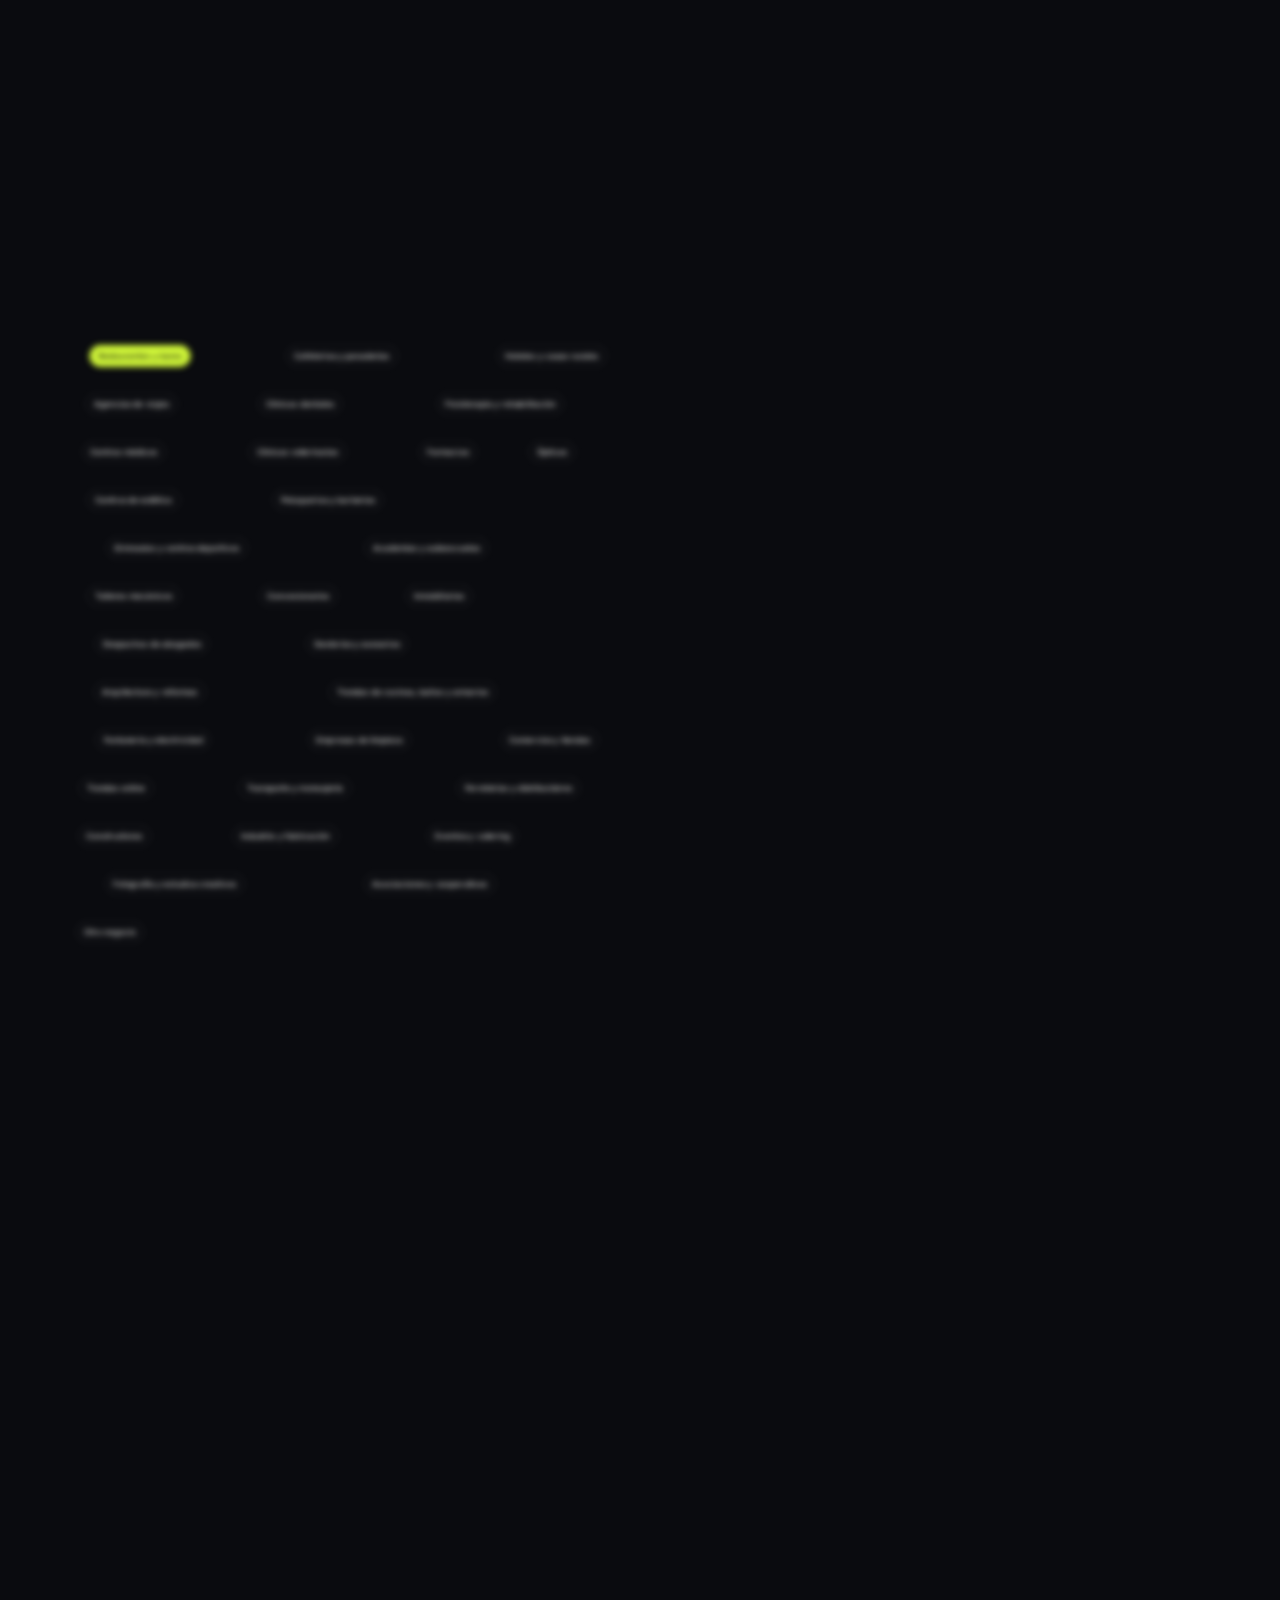
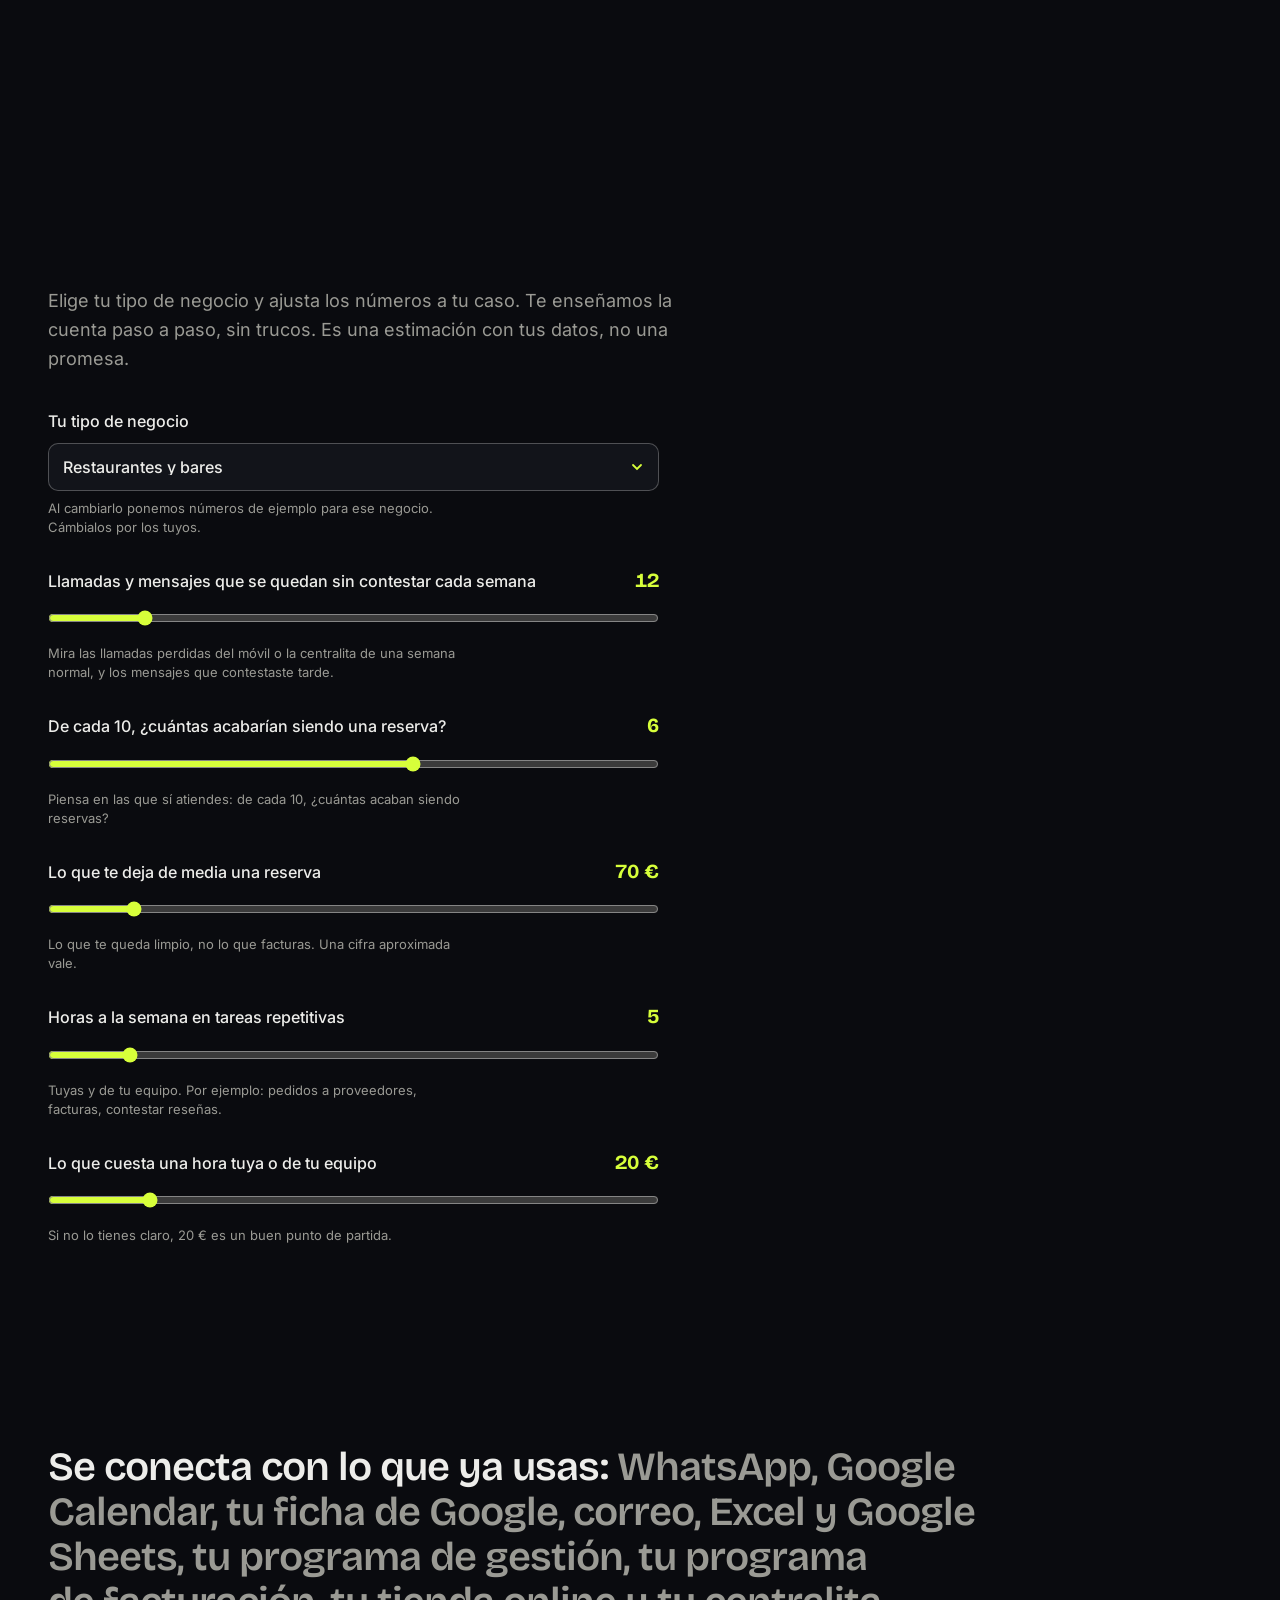
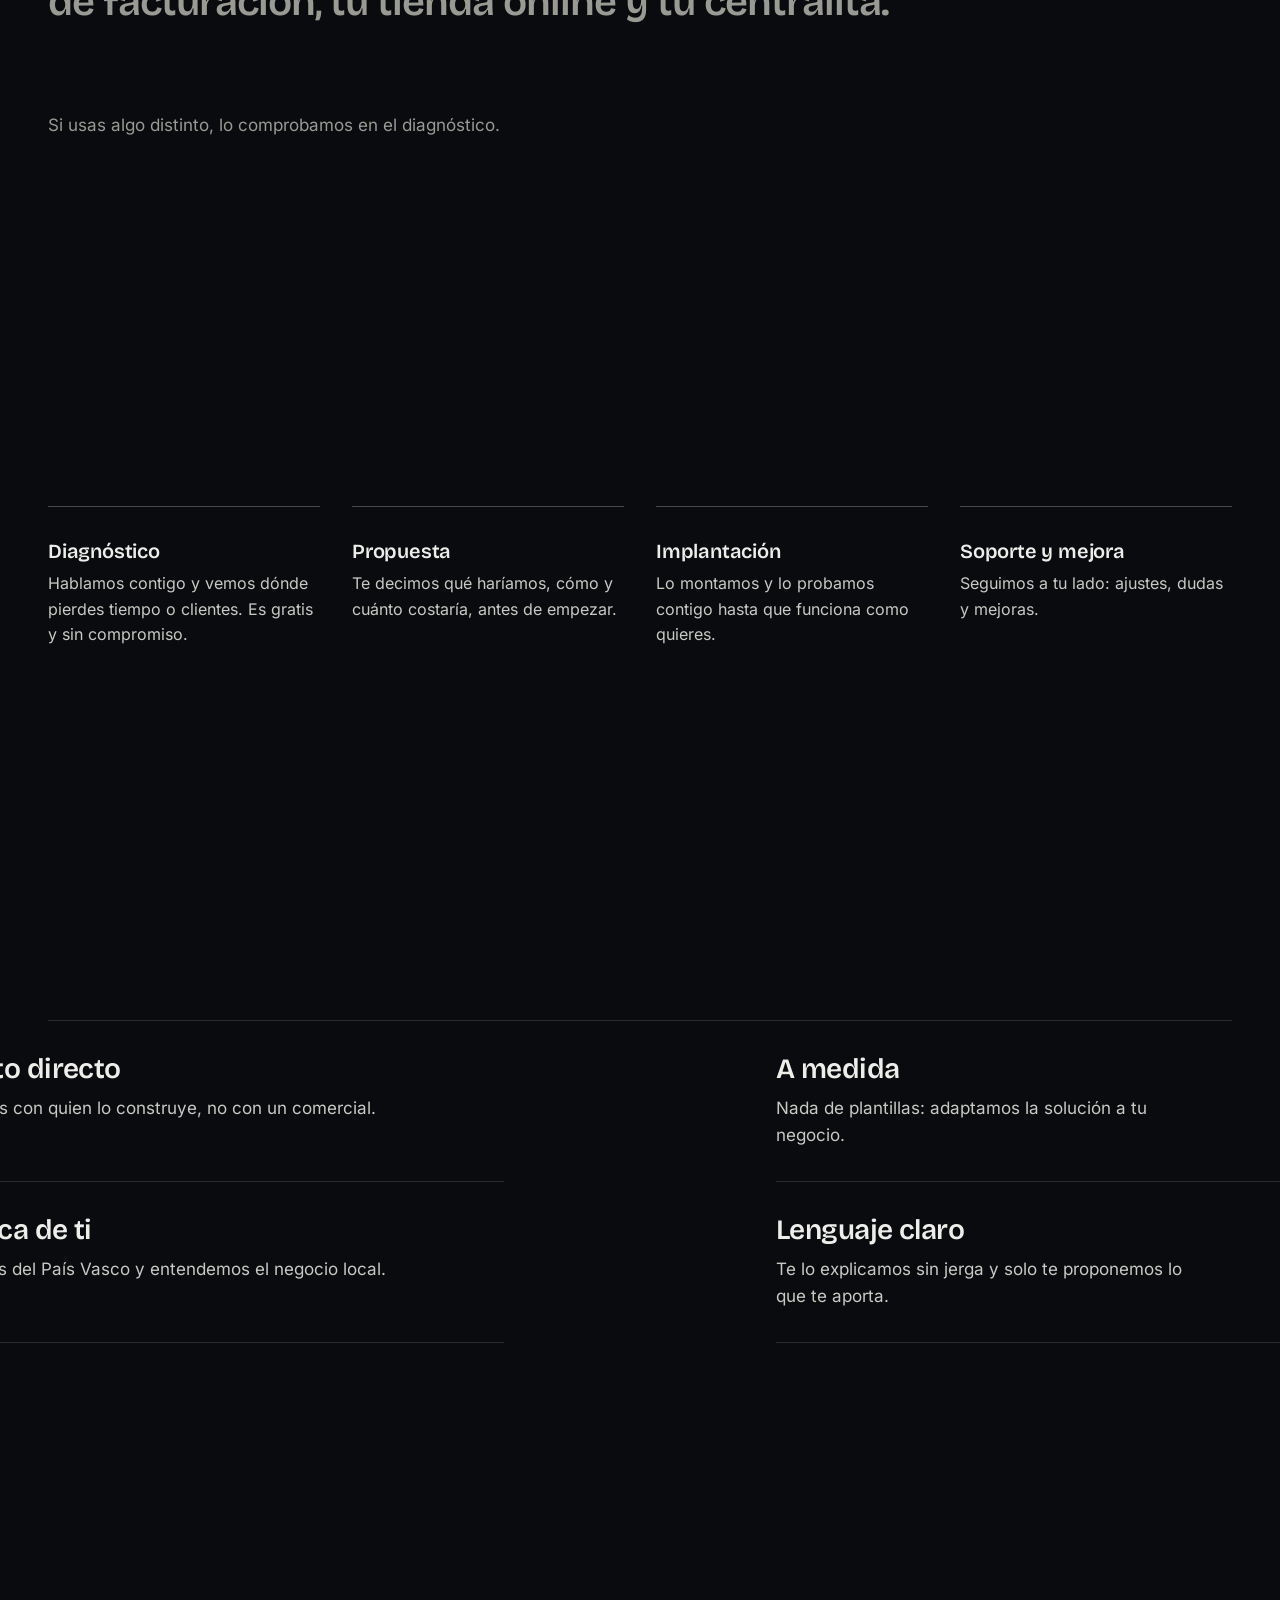
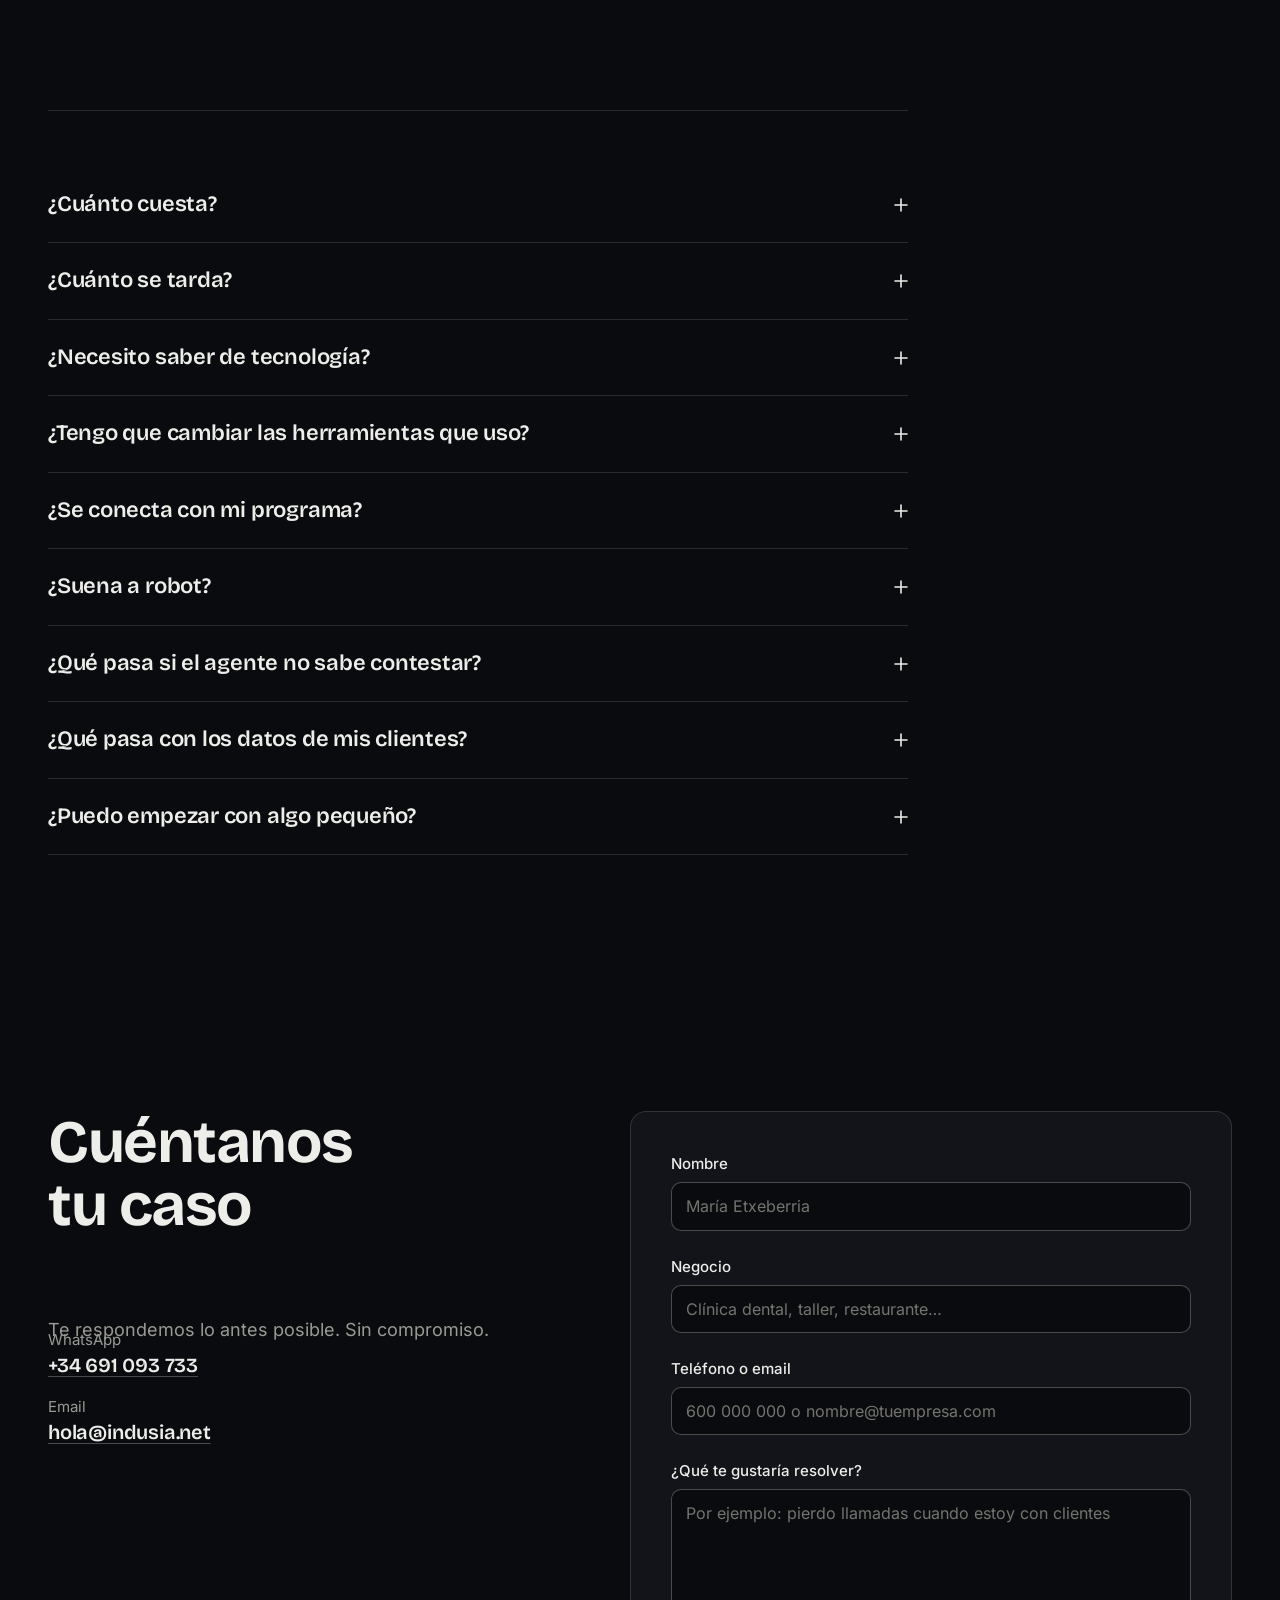
==== commit a1841053: "Hero: nuevo 'Un día en tu negocio' (reloj + lista) en lugar de tarjetas y zoom Co-Authored-By: Claud" ====
--- a/index.html
+++ b/index.html
@@ -66,50 +66,27 @@
       </div>
 
       <div class="titles" aria-hidden="true">
-        <p class="ti t1">Tu negocio hoy</p>
-        <p class="ti t2">Entra Indusia</p>
-        <p class="ti t3">Tu negocio, en orden</p>
-      </div>
-      <div class="counter" id="cnt-wrap" aria-hidden="true"><b id="cnt">0</b><span>cosas pendientes</span></div>
-      <div class="ring r1" aria-hidden="true"></div>
-      <div class="ring r2" aria-hidden="true"></div>
-
-      <ul class="cards" aria-label="Lo que cambia cuando entra Indusia en un negocio">
-        <li class="card"><div class="float">
-          <div class="face bad"><div class="ico"><svg viewBox="0 0 24 24" fill="none" stroke="currentColor" stroke-width="1.6" stroke-linecap="round" stroke-linejoin="round" aria-hidden="true"><path d="M5 4h4l2 5-2.5 1.5a11 11 0 0 0 5 5L15 13l5 2v4a2 2 0 0 1-2 2A16 16 0 0 1 3 6a2 2 0 0 1 2-2z"/></svg></div><div><strong>Llamada perdida</strong><span>Nadie contesta</span></div></div>
-          <div class="face good"><div class="ico"><svg viewBox="0 0 24 24" fill="none" stroke="currentColor" stroke-width="1.6" stroke-linecap="round" stroke-linejoin="round" aria-hidden="true"><path d="M5 4h4l2 5-2.5 1.5a11 11 0 0 0 5 5L15 13l5 2v4a2 2 0 0 1-2 2A16 16 0 0 1 3 6a2 2 0 0 1 2-2z"/></svg></div><div><strong>Llamada atendida</strong><span>A la primera</span></div></div>
-        </div></li>
-        <li class="card"><div class="float">
-          <div class="face bad"><div class="ico"><svg viewBox="0 0 24 24" fill="none" stroke="currentColor" stroke-width="1.6" stroke-linecap="round" stroke-linejoin="round" aria-hidden="true"><rect x="4" y="5" width="16" height="16" rx="2"/><path d="M16 3v4M8 3v4M4 11h16"/></svg></div><div><strong>Cita sin confirmar</strong><span>Sigues llamando</span></div></div>
-          <div class="face good"><div class="ico"><svg viewBox="0 0 24 24" fill="none" stroke="currentColor" stroke-width="1.6" stroke-linecap="round" stroke-linejoin="round" aria-hidden="true"><rect x="4" y="5" width="16" height="16" rx="2"/><path d="M16 3v4M8 3v4M4 11h16"/></svg></div><div><strong>Cita confirmada</strong><span>Aviso automático</span></div></div>
-        </div></li>
-        <li class="card"><div class="float">
-          <div class="face bad"><div class="ico"><svg viewBox="0 0 24 24" fill="none" stroke="currentColor" stroke-width="1.6" stroke-linecap="round" stroke-linejoin="round" aria-hidden="true"><rect x="3" y="4" width="18" height="16" rx="2"/><path d="M3 10h18M3 15h18M10 4v16"/></svg></div><div><strong>Datos a mano</strong><span>Excel, otra vez</span></div></div>
-          <div class="face good"><div class="ico"><svg viewBox="0 0 24 24" fill="none" stroke="currentColor" stroke-width="1.6" stroke-linecap="round" stroke-linejoin="round" aria-hidden="true"><rect x="3" y="4" width="18" height="16" rx="2"/><path d="M3 10h18M3 15h18M10 4v16"/></svg></div><div><strong>Datos conectados</strong><span>Se pasan solos</span></div></div>
-        </div></li>
-        <li class="card"><div class="float">
-          <div class="face bad"><div class="ico"><svg viewBox="0 0 24 24" fill="none" stroke="currentColor" stroke-width="1.6" stroke-linecap="round" stroke-linejoin="round" aria-hidden="true"><path d="M12 17.75l-6.17 3.25 1.18-6.87-5-4.87 6.9-1L12 2l3.09 6.26 6.9 1-5 4.87 1.18 6.87z"/></svg></div><div><strong>Reseña sin responder</strong><span>Hace días</span></div></div>
-          <div class="face good"><div class="ico"><svg viewBox="0 0 24 24" fill="none" stroke="currentColor" stroke-width="1.6" stroke-linecap="round" stroke-linejoin="round" aria-hidden="true"><path d="M12 17.75l-6.17 3.25 1.18-6.87-5-4.87 6.9-1L12 2l3.09 6.26 6.9 1-5 4.87 1.18 6.87z"/></svg></div><div><strong>Reseña respondida</strong><span>Lista para aprobar</span></div></div>
-        </div></li>
-        <li class="card"><div class="float">
-          <div class="face bad"><div class="ico"><svg viewBox="0 0 24 24" fill="none" stroke="currentColor" stroke-width="1.6" stroke-linecap="round" stroke-linejoin="round" aria-hidden="true"><path d="M4 5h16v11H9l-5 4z"/><path d="M8 9h8M8 12h5"/></svg></div><div><strong>Mensaje sin leer</strong><span>Fuera de horario</span></div></div>
-          <div class="face good"><div class="ico"><svg viewBox="0 0 24 24" fill="none" stroke="currentColor" stroke-width="1.6" stroke-linecap="round" stroke-linejoin="round" aria-hidden="true"><path d="M4 5h16v11H9l-5 4z"/><path d="M8 9h8M8 12h5"/></svg></div><div><strong>WhatsApp atendido</strong><span>A cualquier hora</span></div></div>
-        </div></li>
-        <li class="card"><div class="float">
-          <div class="face bad"><div class="ico"><svg viewBox="0 0 24 24" fill="none" stroke="currentColor" stroke-width="1.6" stroke-linecap="round" stroke-linejoin="round" aria-hidden="true"><circle cx="12" cy="12" r="9"/><path d="M3 12h18M12 3a14 14 0 0 1 0 18M12 3a14 14 0 0 0 0 18"/></svg></div><div><strong>Web que no trae nada</strong><span>Nadie te encuentra</span></div></div>
-          <div class="face good"><div class="ico"><svg viewBox="0 0 24 24" fill="none" stroke="currentColor" stroke-width="1.6" stroke-linecap="round" stroke-linejoin="round" aria-hidden="true"><circle cx="12" cy="12" r="9"/><path d="M3 12h18M12 3a14 14 0 0 1 0 18M12 3a14 14 0 0 0 0 18"/></svg></div><div><strong>Web que capta clientes</strong><span>Te encuentran en Google</span></div></div>
-        </div></li>
-        <li class="card"><div class="float">
-          <div class="face bad"><div class="ico"><svg viewBox="0 0 24 24" fill="none" stroke="currentColor" stroke-width="1.6" stroke-linecap="round" stroke-linejoin="round" aria-hidden="true"><path d="M14 3v4a1 1 0 0 0 1 1h4M17 21H7a2 2 0 0 1-2-2V5a2 2 0 0 1 2-2h7l5 5v11a2 2 0 0 1-2 2z"/><path d="M9 13h6M9 17h4"/></svg></div><div><strong>Factura pendiente</strong><span>Hay que perseguirla</span></div></div>
-          <div class="face good"><div class="ico"><svg viewBox="0 0 24 24" fill="none" stroke="currentColor" stroke-width="1.6" stroke-linecap="round" stroke-linejoin="round" aria-hidden="true"><path d="M14 3v4a1 1 0 0 0 1 1h4M17 21H7a2 2 0 0 1-2-2V5a2 2 0 0 1 2-2h7l5 5v11a2 2 0 0 1-2 2z"/><path d="M9 13h6M9 17h4"/></svg></div><div><strong>Aviso de pago</strong><span>Automático</span></div></div>
-        </div></li>
-        <li class="card"><div class="float">
-          <div class="face bad"><div class="ico"><svg viewBox="0 0 24 24" fill="none" stroke="currentColor" stroke-width="1.6" stroke-linecap="round" stroke-linejoin="round" aria-hidden="true"><rect x="3" y="5" width="18" height="14" rx="2"/><path d="M3 7l9 6 9-6"/></svg></div><div><strong>Contacto sin respuesta</strong><span>Se enfría</span></div></div>
-          <div class="face good"><div class="ico"><svg viewBox="0 0 24 24" fill="none" stroke="currentColor" stroke-width="1.6" stroke-linecap="round" stroke-linejoin="round" aria-hidden="true"><rect x="3" y="5" width="18" height="14" rx="2"/><path d="M3 7l9 6 9-6"/></svg></div><div><strong>Contacto atendido</strong><span>Registrado al momento</span></div></div>
-        </div></li>
-      </ul>
-
-      <div class="zoom" aria-hidden="true"><svg class="zoom-svg" viewBox="0 0 850 560" focusable="false"><path fill-rule="evenodd" d="M373.0 536.9C305.7 504.8 237.1 472.3 229.1 468.8L224.6 466.9L212.6 471.4C180.7 483.3 110.4 509.7 63.5 527.5C34.9 538.3 9.8 547.8 7.8 548.6L4.0 549.9L4.0 328.1L4.0 106.2L23.2 97.7C33.8 93.0 60.3 81.2 82.0 71.5C128.1 50.9 225.3 8.3 227.2 7.8C228.8 7.4 222.9 4.8 325.0 51.3C370.9 72.2 409.3 89.5 410.2 89.7C411.2 90.0 423.8 84.6 438.7 77.4C516.3 40.5 595.9 4.0 599.2 4.0C600.9 4.0 614.9 11.9 643.8 29.2L647.0 31.2L647.0 110.6C647.0 185.9 647.1 190.1 648.8 189.6C656.8 187.2 676.2 184.2 693.1 182.9C711.2 181.5 740.0 182.7 757.8 185.6L761.0 186.1L761.0 175.0L761.0 164.0L803.2 164.2L845.5 164.5L845.5 207.0L845.5 249.5L803.5 249.5L761.5 249.5L761.2 238.9L760.9 228.2L757.2 227.7C755.2 227.4 745.2 226.8 735.0 226.4C714.7 225.7 696.9 226.8 677.5 230.1C665.5 232.1 662.0 232.9 652.2 235.6L647.0 237.1L647.0 343.1L647.0 449.0L644.8 449.9C643.5 450.4 633.3 455.0 622.0 460.3C610.7 465.5 583.7 478.0 562.0 488.0C540.3 498.0 509.9 512.1 494.5 519.2C443.6 542.9 437.6 545.7 426.4 550.9C420.3 553.7 414.7 556.0 413.9 555.9C413.1 555.9 394.7 547.3 373.0 536.9ZM455.9 481.0C471.1 473.9 508.5 456.4 539.0 442.2L594.5 416.3L594.8 339.1L595.0 261.9L591.3 264.7C579.3 273.5 566.6 284.5 550.0 300.4C520.0 329.0 500.8 343.6 478.1 355.0C466.0 361.0 448.2 367.2 435.8 369.6L427.0 371.3L427.0 432.7C427.0 466.4 427.3 494.0 427.6 494.0C427.9 494.0 440.6 488.2 455.9 481.0ZM399.0 432.6L399.0 372.1L393.2 371.5C383.1 370.4 363.1 366.0 352.6 362.6C339.2 358.2 327.1 353.0 302.7 341.1C291.6 335.7 278.4 329.6 273.5 327.7C264.3 324.0 248.5 319.8 247.5 320.8C247.2 321.1 247.0 343.8 247.0 371.2L247.0 421.1L261.2 428.0C269.1 431.7 295.1 444.0 319.1 455.3C343.1 466.7 370.8 479.7 380.6 484.4C390.4 489.0 398.6 492.9 398.8 492.9C398.9 493.0 399.0 465.8 399.0 432.6ZM82.0 466.0C94.9 461.2 126.0 449.5 151.0 440.0C176.0 430.6 201.6 421.0 207.8 418.7L219.0 414.6L219.0 367.7L219.0 320.8L215.2 321.5C209.3 322.5 193.5 327.4 182.0 331.7L171.5 335.7L169.7 342.6C165.4 359.1 152.3 371.0 135.1 374.1C117.6 377.2 99.2 367.4 90.9 350.5C87.7 343.9 87.5 343.0 87.5 332.5C87.5 322.1 87.7 321.2 90.8 314.7C102.2 291.4 131.0 283.1 151.8 297.1L156.2 300.1L173.3 291.6C190.2 283.3 204.9 277.9 214.2 276.5L219.0 275.8L219.0 171.4C219.0 114.0 218.8 67.0 218.6 67.0C217.3 67.0 116.3 112.0 77.2 130.0L55.0 140.2L55.0 308.2C55.0 467.8 55.1 476.2 56.8 475.5C57.7 475.1 69.1 470.8 82.0 466.0ZM399.0 233.8L399.0 140.5L383.2 133.3C374.6 129.4 340.8 114.0 308.2 99.1C275.5 84.2 248.4 72.0 247.9 72.0C247.4 72.0 247.0 112.5 247.0 173.5L247.0 275.0L250.0 275.0C262.3 275.0 286.3 283.2 317.0 298.0C347.1 312.5 357.6 316.9 370.5 320.9C378.9 323.5 392.9 326.6 397.8 326.9C398.7 327.0 399.0 307.7 399.0 233.8ZM438.0 322.9C453.0 318.8 471.1 308.7 489.0 294.6C493.7 290.9 506.0 279.8 516.5 270.0C548.3 240.2 561.6 229.5 583.8 216.3L595.0 209.6L595.0 135.3C595.0 64.8 594.9 61.0 593.2 61.8C592.3 62.3 577.3 69.2 560.0 77.0C524.4 93.2 485.7 111.2 450.8 128.1L427.1 139.5L427.0 232.2C427.0 320.3 427.1 325.0 428.8 325.0C429.7 325.0 433.9 324.1 438.0 322.9Z"/></svg></div>
+        <p class="ti t1">Un día en tu negocio</p>
+      </div>
+
+      <div class="day">
+        <div class="clock" aria-hidden="true">
+          <b class="hh" id="clk">08:00</b>
+          <p class="st"><span class="a">Tu negocio: abierto</span><span class="c">Tu negocio: cerrado</span></p>
+          <p class="ix">Indusia: trabajando</p>
+          <div class="bar"><i></i></div>
+          <div class="ticks"><span>08</span><span>12</span><span>16</span><span>20</span><span>24</span></div>
+        </div>
+        <ol class="log" aria-label="Un día cualquiera de un negocio con Indusia">
+          <li data-t="08:30"><time>08:30</time><span class="ic"><svg viewBox="0 0 24 24" fill="none" stroke="currentColor" stroke-width="1.6" stroke-linecap="round" stroke-linejoin="round" aria-hidden="true"><path d="M5 4h4l2 5-2.5 1.5a11 11 0 0 0 5 5L15 13l5 2v4a2 2 0 0 1-2 2A16 16 0 0 1 3 6a2 2 0 0 1 2-2z"/></svg></span><div><strong>Llamada atendida</strong><small>Cita apuntada para el jueves</small></div></li>
+          <li data-t="10:15"><time>10:15</time><span class="ic"><svg viewBox="0 0 24 24" fill="none" stroke="currentColor" stroke-width="1.6" stroke-linecap="round" stroke-linejoin="round" aria-hidden="true"><path d="M4 5h16v11H9l-5 4z"/><path d="M8 9h8M8 12h5"/></svg></span><div><strong>WhatsApp contestado</strong><small>Dudas de precio resueltas</small></div></li>
+          <li data-t="12:40"><time>12:40</time><span class="ic"><svg viewBox="0 0 24 24" fill="none" stroke="currentColor" stroke-width="1.6" stroke-linecap="round" stroke-linejoin="round" aria-hidden="true"><rect x="4" y="5" width="16" height="16" rx="2"/><path d="M16 3v4M8 3v4M4 11h16"/></svg></span><div><strong>Reserva en tu calendario</strong><small>Sin llamadas de ida y vuelta</small></div></li>
+          <li data-t="14:00"><time>14:00</time><span class="ic"><svg viewBox="0 0 24 24" fill="none" stroke="currentColor" stroke-width="1.6" stroke-linecap="round" stroke-linejoin="round" aria-hidden="true"><path d="M12 17.75l-6.17 3.25 1.18-6.87-5-4.87 6.9-1L12 2l3.09 6.26 6.9 1-5 4.87 1.18 6.87z"/></svg></span><div><strong>Reseña respondida</strong><small>Lista para aprobar con un clic</small></div></li>
+          <li data-t="17:20"><time>17:20</time><span class="ic"><svg viewBox="0 0 24 24" fill="none" stroke="currentColor" stroke-width="1.6" stroke-linecap="round" stroke-linejoin="round" aria-hidden="true"><rect x="3" y="4" width="18" height="16" rx="2"/><path d="M3 10h18M3 15h18M10 4v16"/></svg></span><div><strong>Pedido pasado al Excel</strong><small>Sin tocar nada</small></div></li>
+          <li class="n" data-t="19:45"><time>19:45</time><span class="ic"><svg viewBox="0 0 24 24" fill="none" stroke="currentColor" stroke-width="1.6" stroke-linecap="round" stroke-linejoin="round" aria-hidden="true"><path d="M14 3v4a1 1 0 0 0 1 1h4M17 21H7a2 2 0 0 1-2-2V5a2 2 0 0 1 2-2h7l5 5v11a2 2 0 0 1-2 2z"/><path d="M9 13h6M9 17h4"/></svg></span><div><strong>Factura enviada</strong><small>Y el cobro, avisado</small></div></li>
+          <li class="n" data-t="22:10"><time>22:10</time><span class="ic"><svg viewBox="0 0 24 24" fill="none" stroke="currentColor" stroke-width="1.6" stroke-linecap="round" stroke-linejoin="round" aria-hidden="true"><path d="M5 4h4l2 5-2.5 1.5a11 11 0 0 0 5 5L15 13l5 2v4a2 2 0 0 1-2 2A16 16 0 0 1 3 6a2 2 0 0 1 2-2z"/></svg></span><div><strong>Llamada atendida</strong><small>Con el negocio ya cerrado</small></div></li>
+        </ol>
+      </div>
 
       <div class="outro">
         <p>Tú atiendes a tus clientes. Indusia se ocupa de todo lo demás.</p>
--- a/styles.css
+++ b/styles.css
@@ -79,24 +79,25 @@
 .facts{display:flex;flex-wrap:wrap;gap:var(--s1) var(--s3);list-style:none;padding:0;margin:var(--s4) 0 0;color:var(--mute);font-size:.9375rem}
 .facts li{display:flex;align-items:center;gap:var(--s1)}
 .facts li::before{content:"";width:6px;height:6px;border-radius:50%;background:var(--lime)}
-.titles,.counter,.ring,.outro{display:none}
+.titles,.outro,.clock{display:none}
 .hero .wrap{display:grid;gap:var(--s6)}
-@media(min-width:1000px){.hero:not(.is-live) .wrap{grid-template-columns:minmax(0,1fr) minmax(0,520px);align-items:center}.hero:not(.is-live) .cards{grid-column:1 / -1}}
-.cards{list-style:none;padding:0;margin:var(--s8) 0 0;display:grid;grid-template-columns:repeat(auto-fit,minmax(240px,1fr));gap:var(--s2)}
-.card .float{display:grid;background:var(--ink-2);border:1px solid var(--line);border-radius:16px;padding:var(--s2) var(--s3)}
-.face{grid-area:1/1;display:flex;align-items:center;gap:var(--s2)}
-.face .ico{flex:none;width:44px;height:44px;border-radius:12px;display:grid;place-items:center}
-.face .ico svg{width:22px;height:22px}
-.face strong{display:block;font:600 1.0625rem/1.15 var(--display);letter-spacing:-.01em}
-.face span{display:block;font-size:.875rem;color:var(--mute);margin-top:2px}
-.face.bad{display:none}
-.face.good .ico{background:rgba(215,255,58,.1);color:var(--lime)}
-.face.bad .ico{background:rgba(255,138,122,.12);color:var(--danger)}
-
-/* hero animado: la transformación */
-.hero.is-live{height:660vh;padding:0}
+@media(min-width:1000px){.hero:not(.is-live) .wrap{grid-template-columns:minmax(0,1fr) minmax(0,520px);align-items:center}.hero:not(.is-live) .day{grid-column:1 / -1}}
+.day{margin-top:var(--s8)}
+.hero:not(.is-live) .day::before{content:"Un día en tu negocio";display:block;font:700 clamp(1.75rem,4vw,2.75rem)/1.1 var(--display);letter-spacing:-.025em;margin-bottom:var(--s3)}
+.log{list-style:none;margin:0;padding:0;display:grid}
+.log li{display:grid;grid-template-columns:4.25rem 40px minmax(0,1fr);gap:var(--s2);align-items:center;padding:var(--s2) 0;border-top:1px solid var(--line)}
+.log li:last-child{border-bottom:1px solid var(--line)}
+.log time{font:500 .9375rem/1 var(--body);font-variant-numeric:tabular-nums;color:var(--mute)}
+.log .ic{width:40px;height:40px;border-radius:12px;display:grid;place-items:center;background:rgba(215,255,58,.1);color:var(--lime)}
+.log .ic svg{width:20px;height:20px}
+.log strong{display:block;font:600 1.0625rem/1.2 var(--display);letter-spacing:-.01em}
+.log small{display:block;font-size:.875rem;color:var(--mute);margin-top:2px}
+.log li.n time{color:var(--lime)}
+
+/* hero animado: un día en tu negocio */
+.hero.is-live{height:520vh;padding:0}
 .hero.is-live .stage{position:sticky;top:64px;height:calc(100vh - 64px);height:calc(100svh - 64px);overflow:hidden;
-  --s:0;--m:0;--c:0;--b:0;--b2:0;--i:1;--t1:0;--t2:0;--t3:0;--o:0;--ctr:0;--zx:0;--zk:0;--zf:0;--zo:0;--zs:1;--zt:0}
+  --i:1;--t1:0;--dv:0;--hp:0;--o:0}
 .hero.is-live .wrap{height:100%;position:relative;display:block}
 .hero.is-live .intro{position:absolute;left:0;top:50%;transform:translateY(-52%);max-width:min(620px,52%);z-index:4;opacity:var(--i);
   translate:0 calc((1 - var(--i)) * -24px)}
@@ -106,65 +107,32 @@
 .hero.is-live .titles{display:block;position:absolute;left:0;right:0;top:5%;height:clamp(3rem,7vw,5.25rem);z-index:4;pointer-events:none}
 .hero.is-live .ti{position:absolute;inset:0;margin:0;text-align:center;font:700 clamp(2.25rem,5.4vw,4.5rem)/1 var(--display);letter-spacing:-.03em;text-wrap:balance}
 .hero.is-live .t1{opacity:var(--t1);translate:0 calc((1 - var(--t1)) * 28px)}
-.hero.is-live .t2{opacity:var(--t2);translate:0 calc((1 - var(--t2)) * 28px);color:var(--lime)}
-.hero.is-live .t3{opacity:calc(var(--t3) * (1 - var(--zx)));translate:0 calc((1 - var(--t3)) * 28px)}
-
-.hero.is-live .counter{display:flex;align-items:baseline;gap:10px;position:absolute;left:50%;top:calc(5% + clamp(3.25rem,7.4vw,5.6rem));transform:translateX(-50%);z-index:4;opacity:calc(var(--ctr) * (1 - var(--zx)));
-  padding:8px 16px;border-radius:999px;border:1px solid rgba(255,138,122,.5);background:var(--ink-2);color:var(--danger);transition:color .3s,border-color .3s}
-.hero.is-live .counter b{font:700 1.5rem/1 var(--display);font-variant-numeric:tabular-nums;min-width:1ch;text-align:right}
-.hero.is-live .counter span{font-size:.9375rem;white-space:nowrap}
-.hero.is-live .counter.ok{color:var(--lime);border-color:rgba(215,255,58,.5)}
-
-.hero.is-live .ring{display:block;position:absolute;left:50%;top:50%;--rs:150vmax;width:var(--rs);height:var(--rs);margin:calc(var(--rs) / -2) 0 0 calc(var(--rs) / -2);border-radius:50%;border:2px solid var(--lime);z-index:1;pointer-events:none}
-.hero.is-live .r1{transform:scale(var(--b));opacity:calc((1 - var(--b)) * min(1,var(--b) * 10))}
-.hero.is-live .r2{transform:scale(var(--b2));border-width:1px;opacity:calc((1 - var(--b2)) * min(.6,var(--b2) * 10))}
-
-.hero.is-live .cards{display:block;position:absolute;inset:0;margin:0;z-index:2;
-  --W:min(520px,38vw);--H:min(250px,28vh);--cw:clamp(190px,21vw,250px);--ch:88px;--gap:16px;--gyo:calc(var(--ch) * .35);--cyo:0px;--gs:1}
-@media(min-width:1400px){.hero.is-live .cards{--gs:1.2}}
-.hero.is-live .card{opacity:calc(clamp(0,calc((var(--s) - .22) * 3),1) * (1 - var(--zf)));position:absolute;left:50%;top:50%;width:var(--cw);height:var(--ch);margin:calc(var(--ch) / -2) 0 0 calc(var(--cw) / -2);
-  --mi:clamp(0,calc(var(--m) * 1.5 - var(--i0) * .07),1);
-  --ci:clamp(0,calc(var(--c) * 1.5 - var(--i0) * .1),1);
-  --px:calc(((var(--clx) * (1 - var(--s)) + var(--scx) * var(--s)) * var(--W)) * (1 - var(--mi)) + var(--gx) * (var(--cw) + var(--gap)) * var(--gs) * var(--mi));
-  --py:calc(((var(--cly) * (1 - var(--s)) + var(--scy) * var(--s)) * var(--H) + var(--cyo) * (1 - var(--s))) * (1 - var(--mi)) + (var(--gy) * (var(--ch) + var(--gap)) * var(--gs) + var(--gyo)) * var(--mi) - var(--o) * var(--lift,0px));
-  --rot:calc((var(--r1) * (1 - var(--s)) + var(--r2) * var(--s)) * (1 - var(--mi)) * 1deg);
-  translate:calc(var(--px) * (1 - var(--zk))) calc(var(--py) * (1 - var(--zk)));rotate:var(--rot);scale:calc((1 + (var(--gs) - 1) * var(--mi)) * (1 - var(--zk) * .82));will-change:translate,rotate,scale}
-.hero.is-live .card .float{height:100%;padding:0;position:relative;
-  border-color:color-mix(in srgb,color-mix(in srgb,var(--lime) calc(var(--ci) * 100%),var(--danger)) 55%,transparent);
-  animation:drift var(--dur) ease-in-out infinite;--k:calc(1 - var(--ci))}
-@keyframes drift{0%,100%{transform:translate(0,0) rotate(0)}50%{transform:translate(calc(var(--dx) * var(--k)),calc(var(--dy) * var(--k))) rotate(calc(var(--dr) * var(--k)))}}
-.hero.is-live .face{padding:0 14px;gap:12px;height:100%}
-.hero.is-live .face .ico{width:36px;height:36px;border-radius:10px}
-.hero.is-live .face .ico svg{width:18px;height:18px}
-.hero.is-live .face strong{font-size:.9375rem}
-.hero.is-live .face span{font-size:.8125rem}
-.hero.is-live .face.bad{display:flex;opacity:max(0,calc(1 - var(--ci) * 2.6))}
-.hero.is-live .face.good{opacity:clamp(0,calc((var(--ci) - .4) * 2.6),1)}
-.hero.is-live .face.bad strong{color:#FFC9C0}
-
-.hero.is-live .card:nth-child(1){--i0:0;--clx:.62;--cly:-.85;--r1:-6;--scx:-1;--scy:-.75;--r2:8;--gx:-1.5;--gy:-.5;--dx:6px;--dy:-5px;--dr:2deg;--dur:3.4s}
-.hero.is-live .card:nth-child(2){--i0:1;--clx:.95;--cly:-.6;--r1:4;--scx:-.35;--scy:-.35;--r2:-5;--gx:-.5;--gy:-.5;--dx:-5px;--dy:6px;--dr:-2deg;--dur:4.1s}
-.hero.is-live .card:nth-child(3){--i0:2;--clx:.7;--cly:-.2;--r1:-3;--scx:.55;--scy:-.78;--r2:6;--gx:.5;--gy:-.5;--dx:5px;--dy:5px;--dr:3deg;--dur:3.8s}
-.hero.is-live .card:nth-child(4){--i0:3;--clx:1;--cly:-.05;--r1:7;--scx:1;--scy:-.4;--r2:-9;--gx:1.5;--gy:-.5;--dx:-6px;--dy:-4px;--dr:-3deg;--dur:4.6s}
-.hero.is-live .card:nth-child(5){--i0:4;--clx:.55;--cly:.35;--r1:5;--scx:-.9;--scy:.5;--r2:-7;--gx:-1.5;--gy:.5;--dx:5px;--dy:-6px;--dr:2deg;--dur:3.2s}
-.hero.is-live .card:nth-child(6){--i0:5;--clx:.88;--cly:.5;--r1:-5;--scx:-.25;--scy:.8;--r2:10;--gx:-.5;--gy:.5;--dx:-4px;--dy:5px;--dr:-3deg;--dur:4.3s}
-.hero.is-live .card:nth-child(7){--i0:6;--clx:.66;--cly:.85;--r1:3;--scx:.45;--scy:.45;--r2:-4;--gx:.5;--gy:.5;--dx:6px;--dy:4px;--dr:2deg;--dur:3.6s}
-.hero.is-live .card:nth-child(8){--i0:7;--clx:.98;--cly:.95;--r1:-7;--scx:.95;--scy:.8;--r2:6;--gx:1.5;--gy:.5;--dx:-5px;--dy:-5px;--dr:-2deg;--dur:4.8s}
-
-/* zoom final: el logo aparece en el centro y la cámara entra por el hueco de la derecha (60% / 25% del dibujo) */
-.zoom{display:none}
-.hero.is-live .zoom{display:block;position:absolute;left:50%;top:50%;z-index:3;pointer-events:none;
-  --zw:min(46vw,440px);width:var(--zw);aspect-ratio:850 / 560;margin:calc(var(--zw) * -.3294) 0 0 calc(var(--zw) / -2);
-  opacity:var(--zo);translate:calc(var(--zt) * var(--zw) * -.1) calc(var(--zt) * var(--zw) * .1647);
-  scale:var(--zs);transform-origin:60% 25%}
-.zoom-svg{display:block;width:100%;height:100%;fill:var(--lime)}
-.hero.is-live .outro{display:block;position:absolute;left:0;right:0;bottom:5%;text-align:center;z-index:4;opacity:calc(var(--o) * (1 - var(--zx)));translate:0 calc((1 - var(--o)) * 24px);pointer-events:none}
+
+.hero.is-live .day{position:absolute;inset:0;margin:0;display:grid;grid-template-columns:minmax(0,1fr) minmax(0,440px);gap:var(--s8);align-items:center;
+  padding-top:clamp(4.5rem,15vh,7.5rem);z-index:3;pointer-events:none;opacity:var(--dv);translate:0 calc((1 - var(--dv)) * 32px)}
+.hero.is-live .clock{display:grid;gap:var(--s2);justify-items:start}
+.clock .hh{font:700 clamp(5rem,min(14vw,26vh),12rem)/.9 var(--display);letter-spacing:-.03em;font-variant-numeric:tabular-nums}
+.clock .st{display:inline-flex;align-items:center;gap:10px;margin:0;padding:8px 16px;border-radius:999px;border:1px solid var(--line-2);font-size:.9375rem}
+.clock .st::before{content:"";width:8px;height:8px;border-radius:50%;background:var(--lime)}
+.clock .st .c{display:none}
+.is-closed .clock .st .a{display:none}
+.is-closed .clock .st .c{display:inline}
+.is-closed .clock .st{color:var(--mute)}
+.is-closed .clock .st::before{background:var(--mute)}
+.clock .ix{margin:0;color:var(--lime);font-weight:600}
+.clock .bar{width:min(100%,460px);height:2px;background:var(--line-2);position:relative;margin-top:var(--s2)}
+.clock .bar i{position:absolute;inset:0;background:var(--lime);transform-origin:0 50%;transform:scaleX(var(--hp))}
+.clock .ticks{display:flex;justify-content:space-between;width:min(100%,460px);color:var(--mute);font-size:.8125rem;font-variant-numeric:tabular-nums}
+.hero.is-live .log li{padding:12px 0;opacity:var(--e,0);translate:0 calc((1 - var(--e,0)) * 20px)}
+@media(min-width:900px) and (max-height:760px){.hero.is-live .log li{padding:8px 0}.hero.is-live .log .ic{width:34px;height:34px}}
+
+.hero.is-live .outro{display:block;position:absolute;left:0;right:0;top:50%;text-align:center;z-index:4;opacity:var(--o);translate:0 calc(-50% + (1 - var(--o)) * 24px);pointer-events:none}
 .hero.is-live.outro-on .outro{pointer-events:auto}
-.outro p{font:700 clamp(1.375rem,2.8vw,2.125rem)/1.12 var(--display);letter-spacing:-.02em;max-width:20em;margin:0 auto;text-wrap:balance}
-.outro .cta-row{justify-content:center;margin-top:var(--s3)}
+.outro p{font:700 clamp(2rem,5.2vw,4.25rem)/1.05 var(--display);letter-spacing:-.03em;max-width:15em;margin:0 auto;text-wrap:balance}
+.outro .cta-row{justify-content:center;margin-top:var(--s4)}
 
 @media(max-width:899px){
-  .hero.is-live{height:620vh}
+  .hero.is-live{height:500vh}
   .hero.is-live .intro{top:24px;transform:none;max-width:none;right:0}
   .hero.is-live h1{font-size:clamp(2.5rem,12vw,3.5rem)}
   .hero.is-live .lead{font-size:1.0625rem;margin-top:var(--s2)}
@@ -172,20 +140,15 @@
   .hero.is-live .facts{display:none}
   .hero.is-live .titles{top:3%}
   .hero.is-live .ti{font-size:clamp(2rem,9vw,2.75rem)}
-  .hero.is-live .counter{top:calc(3% + 3.4rem)}
-  .hero.is-live .cards{--W:24vw;--H:17vh;--cw:min(46vw,172px);--ch:76px;--gap:12px;--gyo:0px;--cyo:26vh}
-  .hero.is-live .card:nth-child(n+7){display:none}
-  .hero.is-live .card:nth-child(1){--gx:-.5;--gy:-1}
-  .hero.is-live .card:nth-child(2){--gx:.5;--gy:-1}
-  .hero.is-live .card:nth-child(3){--gx:-.5;--gy:0}
-  .hero.is-live .card:nth-child(4){--gx:.5;--gy:0}
-  .hero.is-live .card:nth-child(5){--gx:-.5;--gy:1}
-  .hero.is-live .card:nth-child(6){--gx:.5;--gy:1}
-  .hero.is-live .face{padding:0 10px;gap:8px}
-  .hero.is-live .face strong{font-size:.875rem}
-  .hero.is-live .face span{display:none}
-  .hero.is-live .outro{bottom:3%}
-  .hero.is-live .zoom{--zw:min(72vw,360px)}
+  .hero.is-live .day{grid-template-columns:minmax(0,1fr);gap:var(--s3);align-content:start;align-items:start;padding-top:calc(3% + 3.6rem)}
+  .hero.is-live .clock{gap:var(--s1)}
+  .clock .hh{font-size:clamp(4.25rem,22vw,6.25rem)}
+  .clock .ix{display:none}
+  .hero.is-live .log li{padding:8px 0;grid-template-columns:3.25rem 32px minmax(0,1fr);gap:12px}
+  .hero.is-live .log .ic{width:32px;height:32px}
+  .hero.is-live .log .ic svg{width:16px;height:16px}
+  .hero.is-live .log small{display:none}
+  .outro p{font-size:clamp(1.875rem,9vw,2.5rem)}
 }
 
 /* problema */
@@ -494,13 +457,6 @@
 .motion .steps li::before{z-index:1;transition:scale .6s var(--ease) calc(var(--rdl,0s) + .5s);scale:0}
 .motion .steps li.in::before{scale:1}
 
-/* pantallas bajas (portátiles con zoom): al final la cuadrícula sube y el título se retira para dejar sitio a la frase final */
-@media(min-width:900px) and (max-height:780px){
-  .hero.is-live .cards{--lift:clamp(0px,calc(460px - 62vh),130px)}
-  .hero.is-live .t3{opacity:calc(var(--t3) * (1 - var(--o)) * (1 - var(--zx)))}
-  .hero.is-live .counter{opacity:calc(var(--ctr) * (1 - var(--o)) * (1 - var(--zx)))}
-}
-@media(min-width:900px) and (max-height:650px){.hero.is-live .cards{--gs:.9}}
 
 @media (prefers-reduced-motion:reduce){
   .sys-svg *,.toast,.mq-row,.svc-cat{animation:none!important}
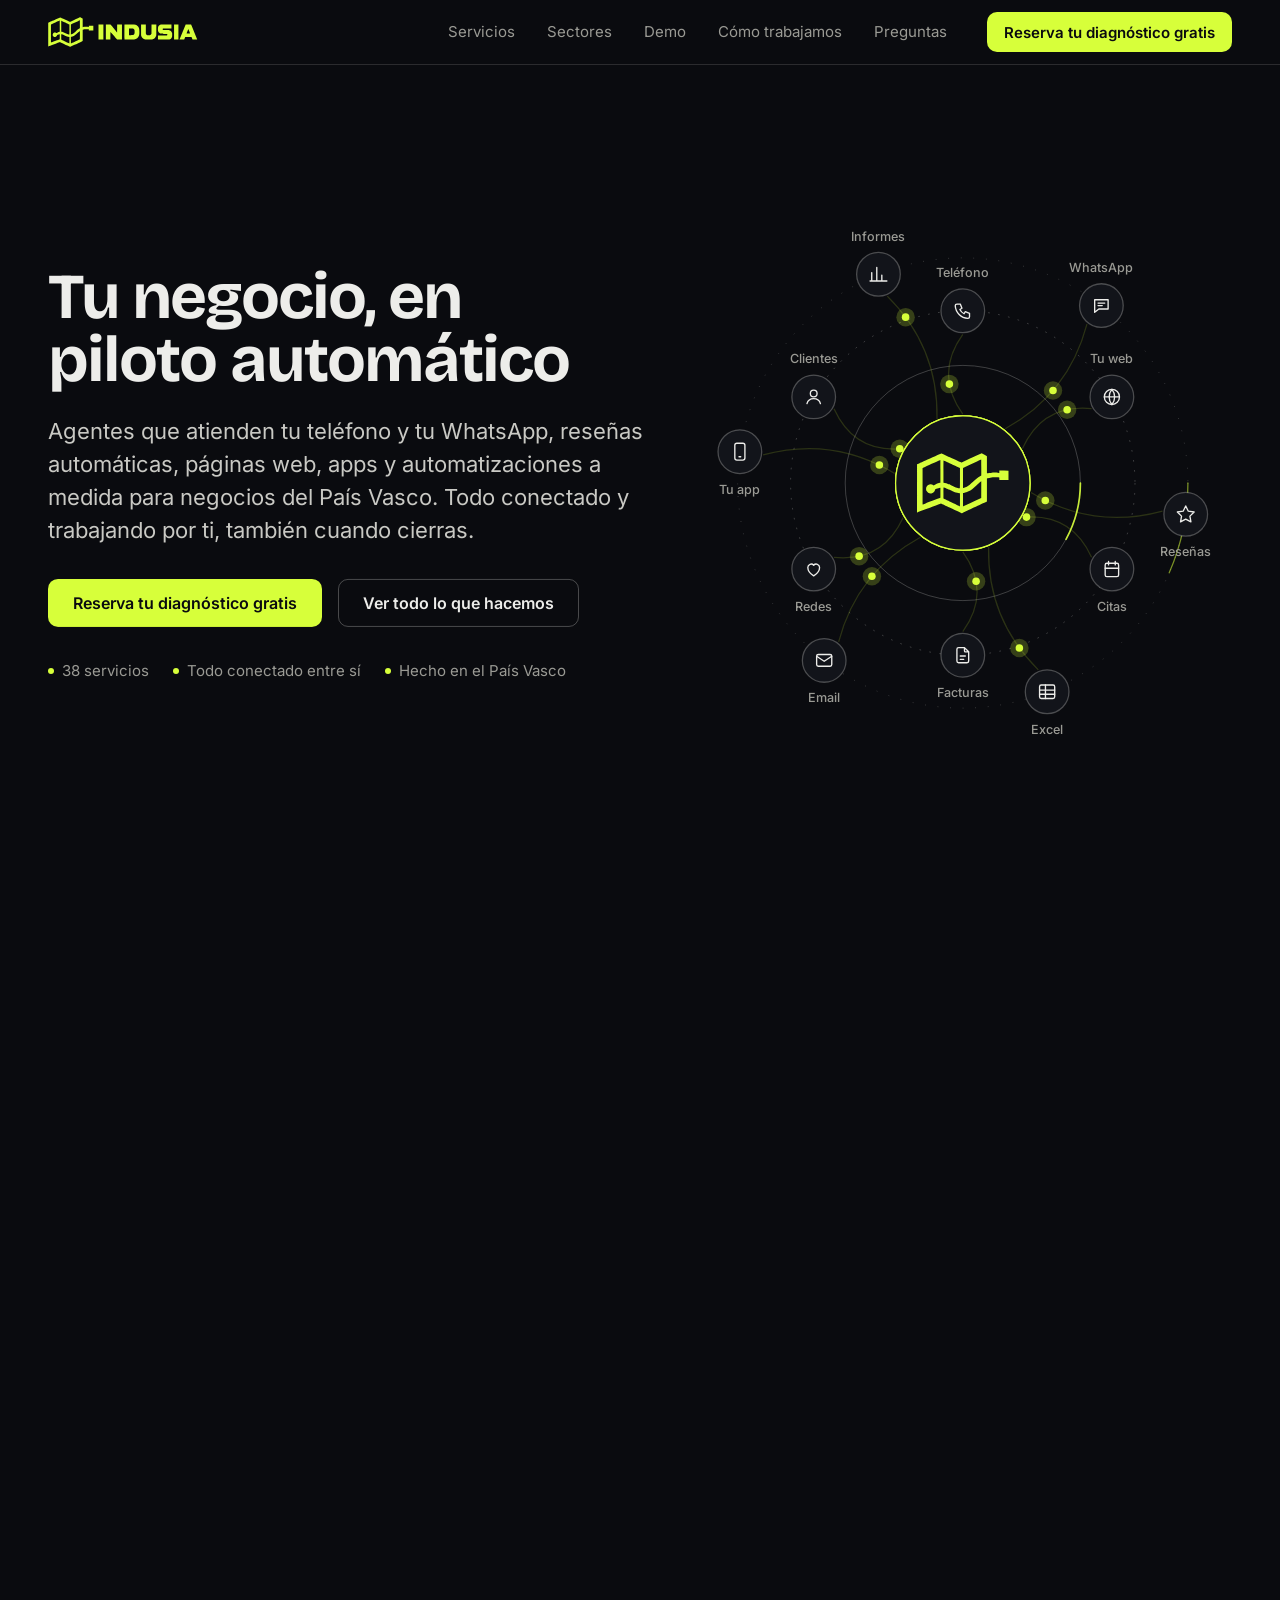
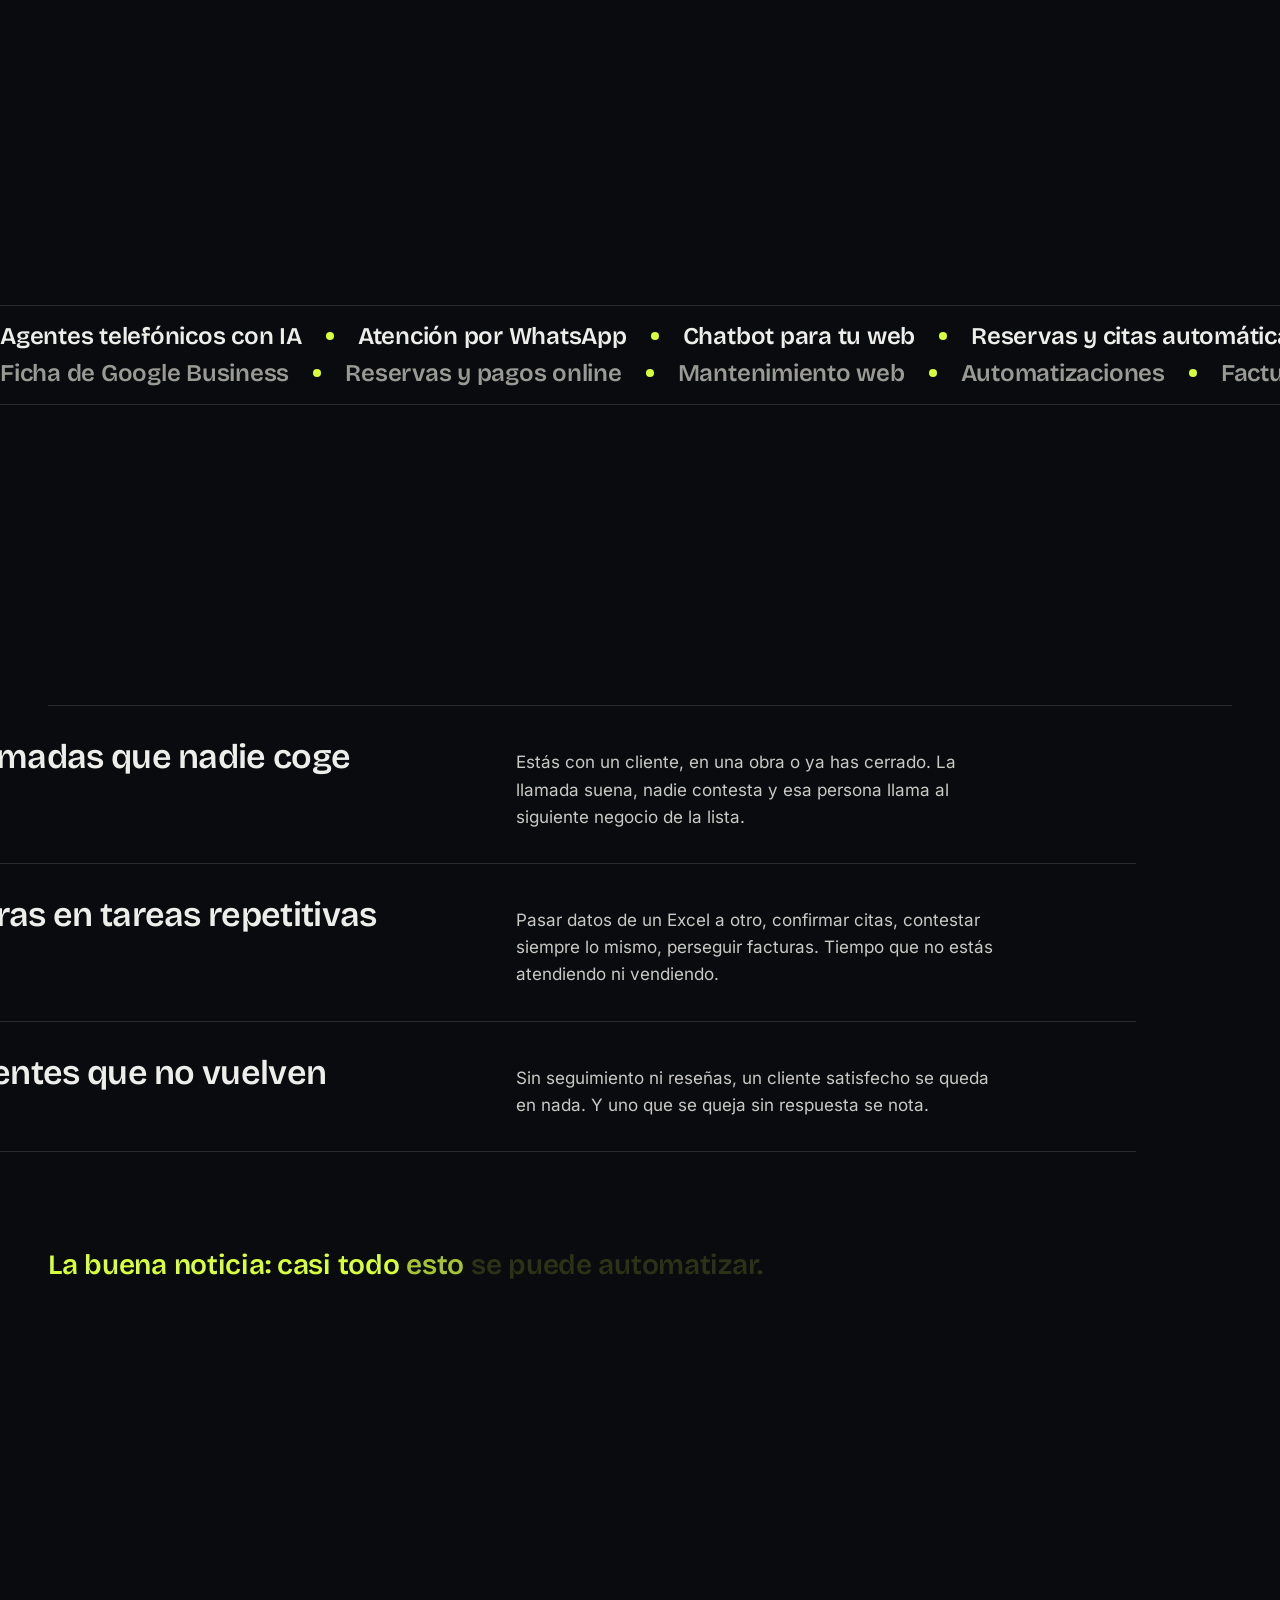
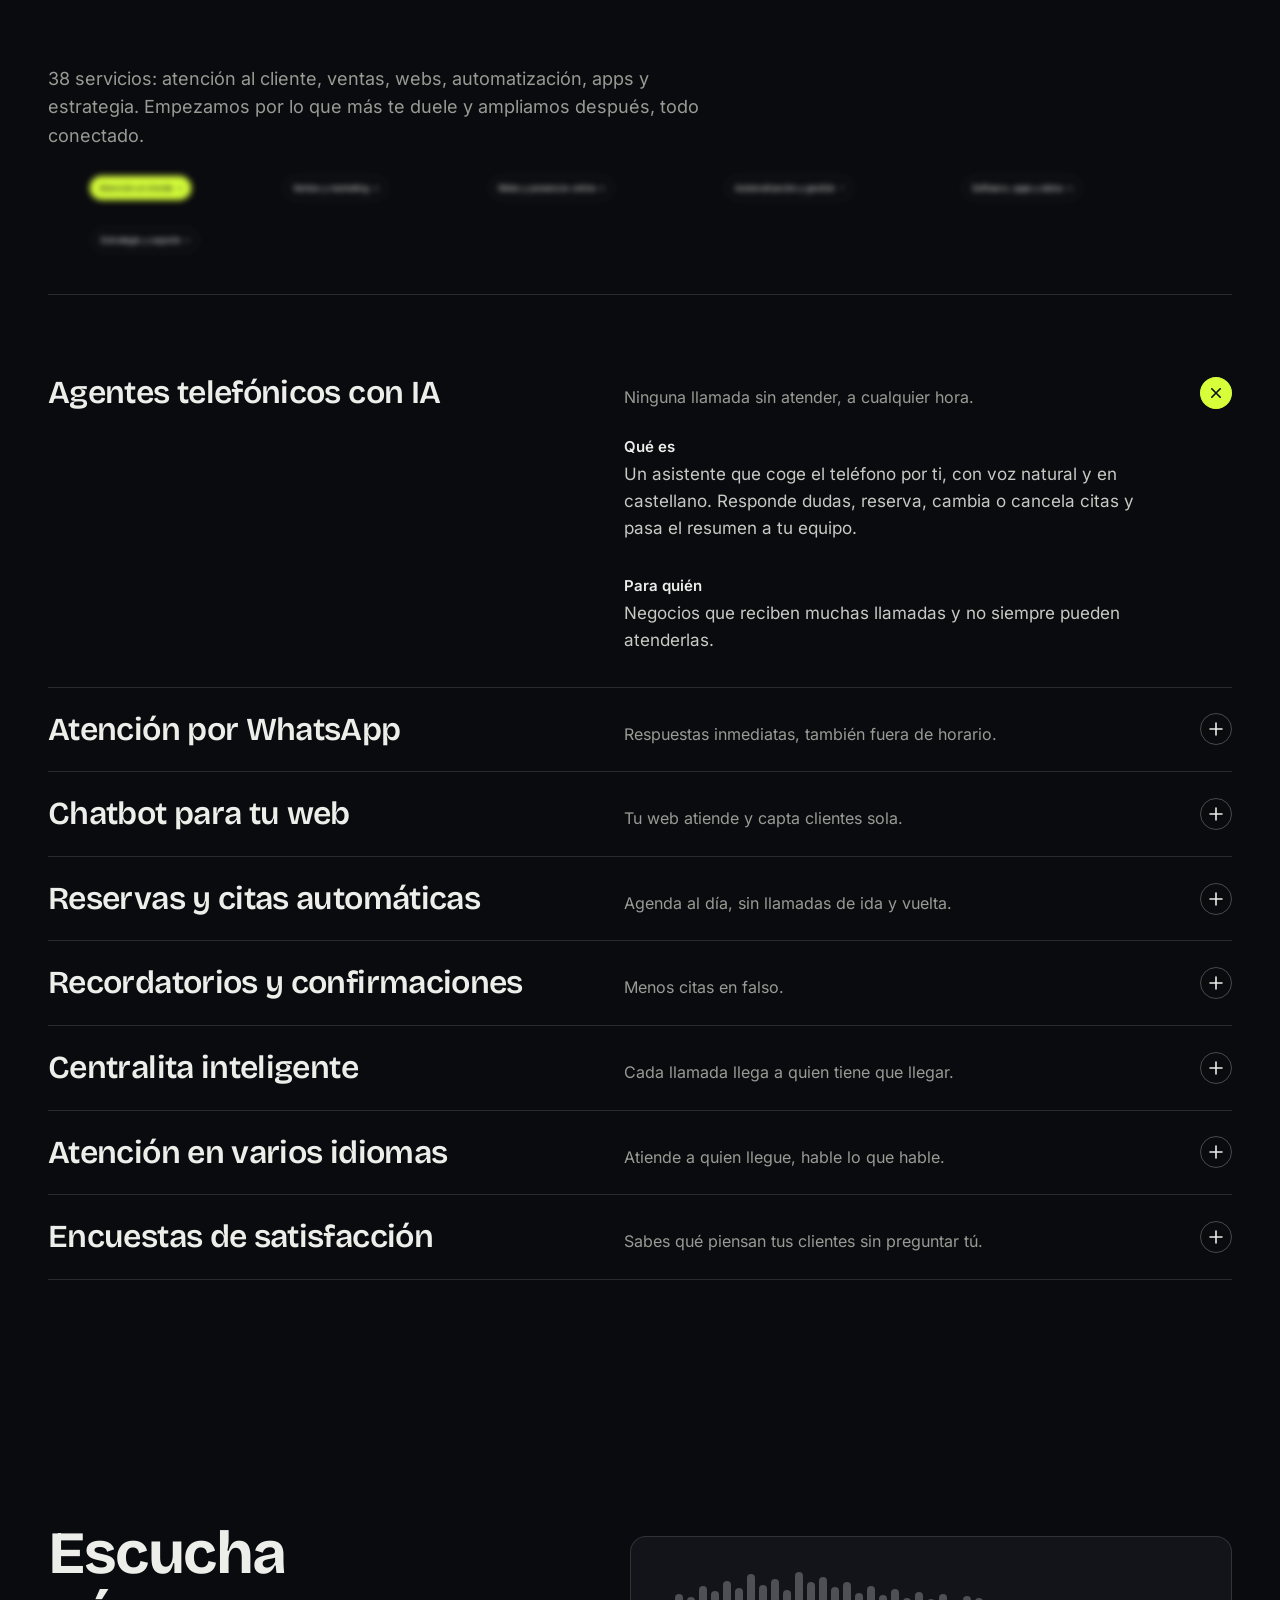
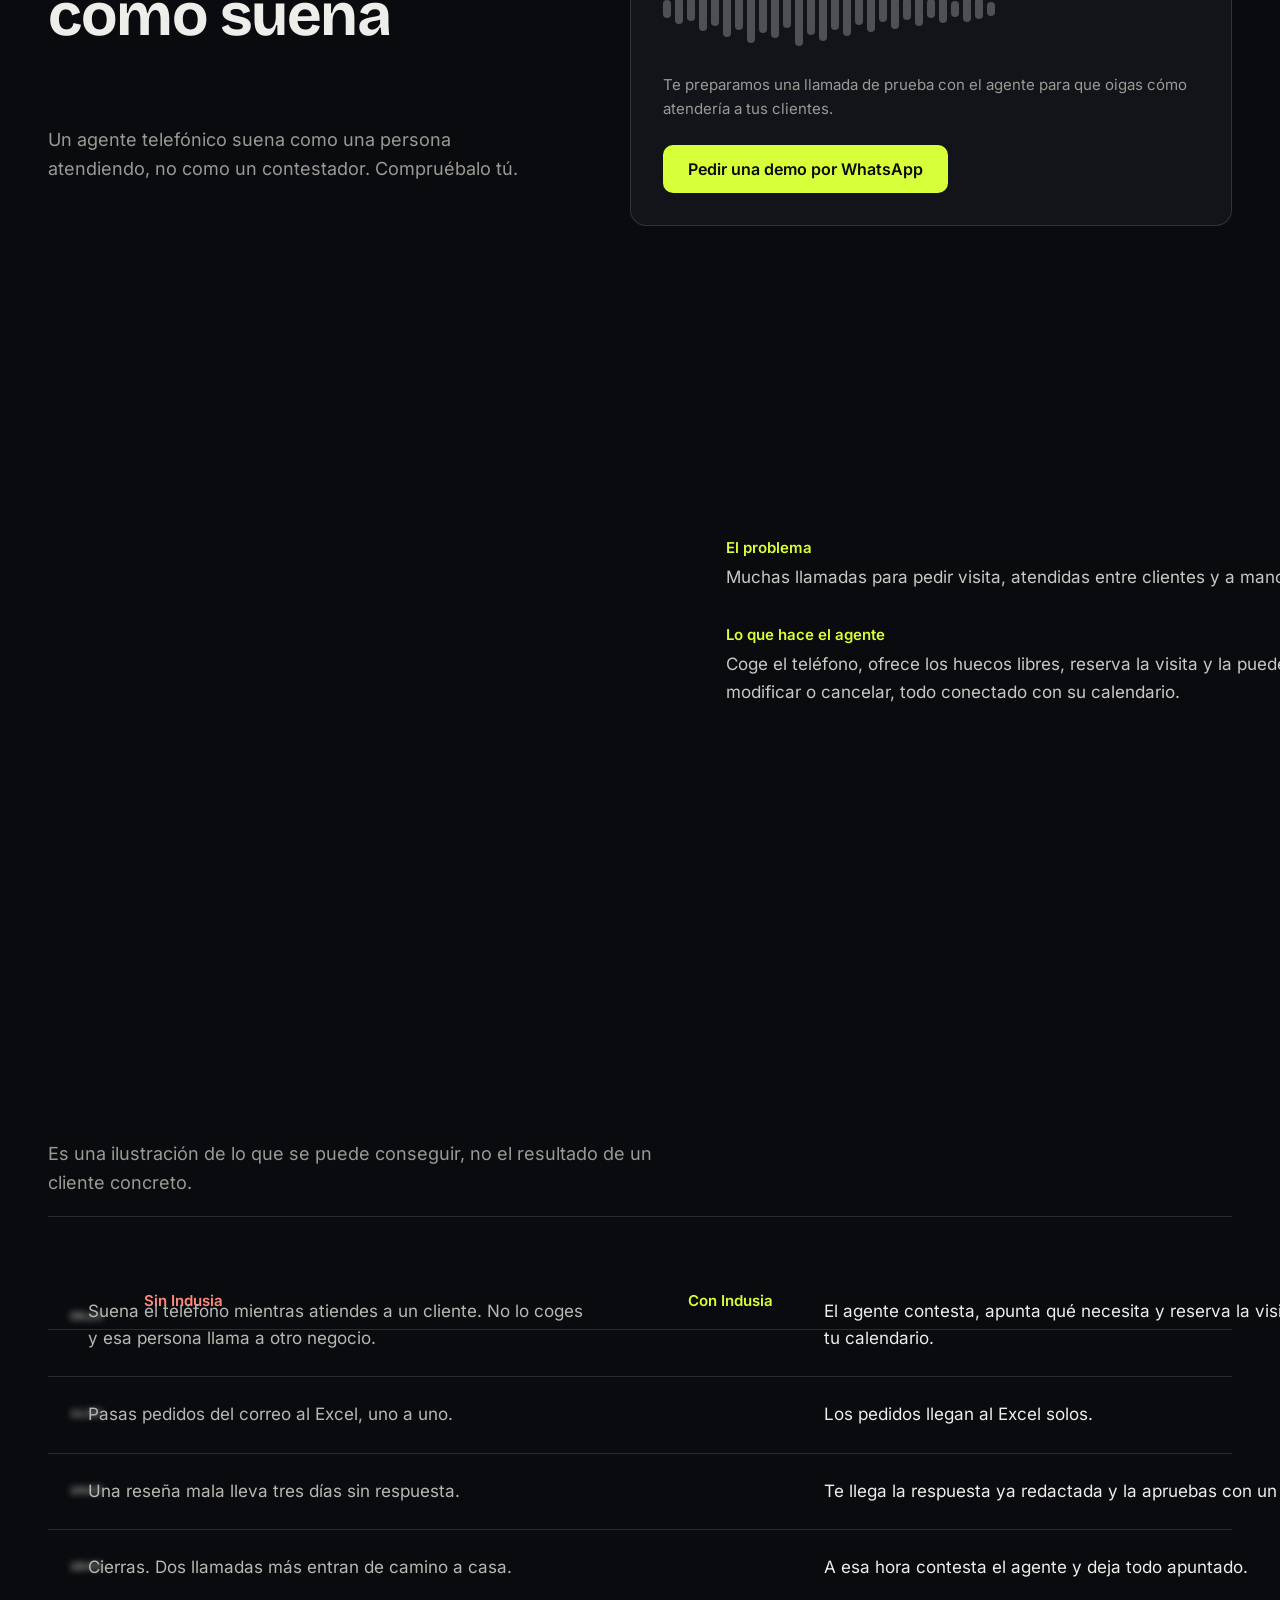
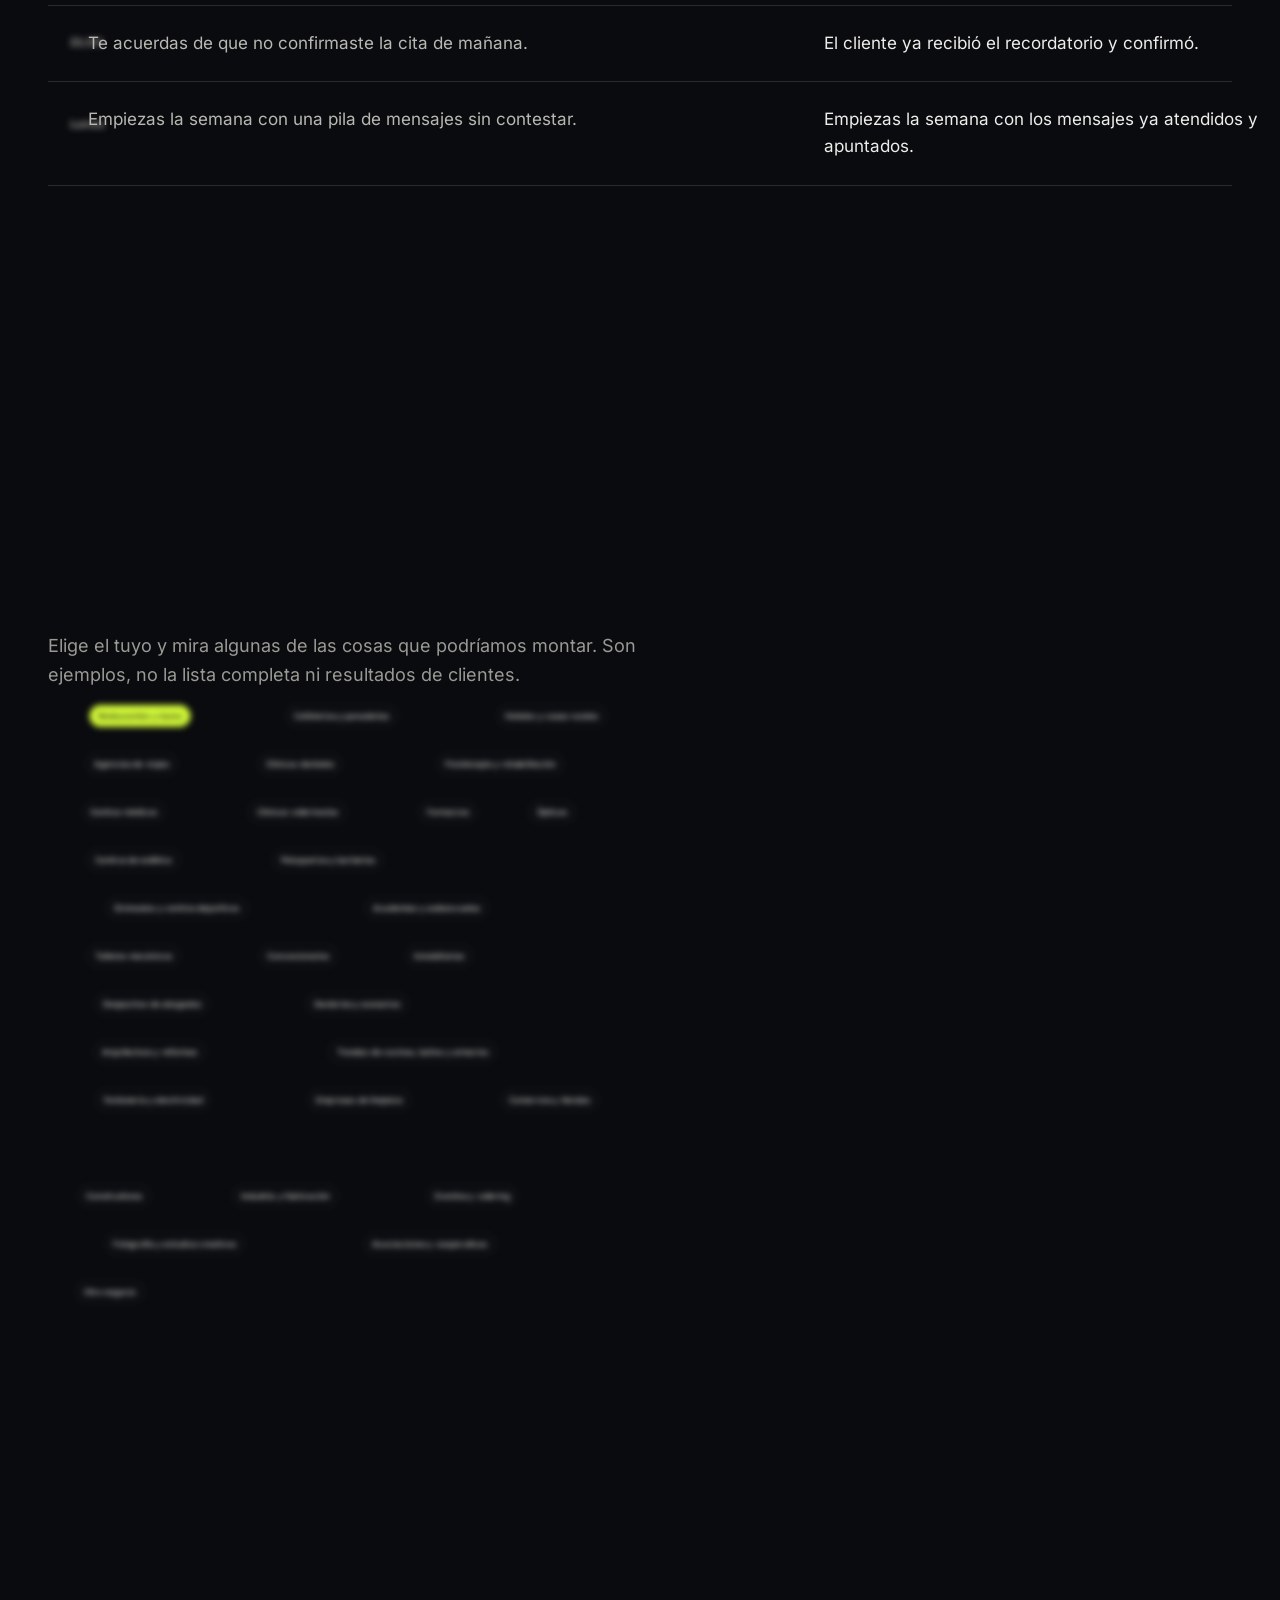
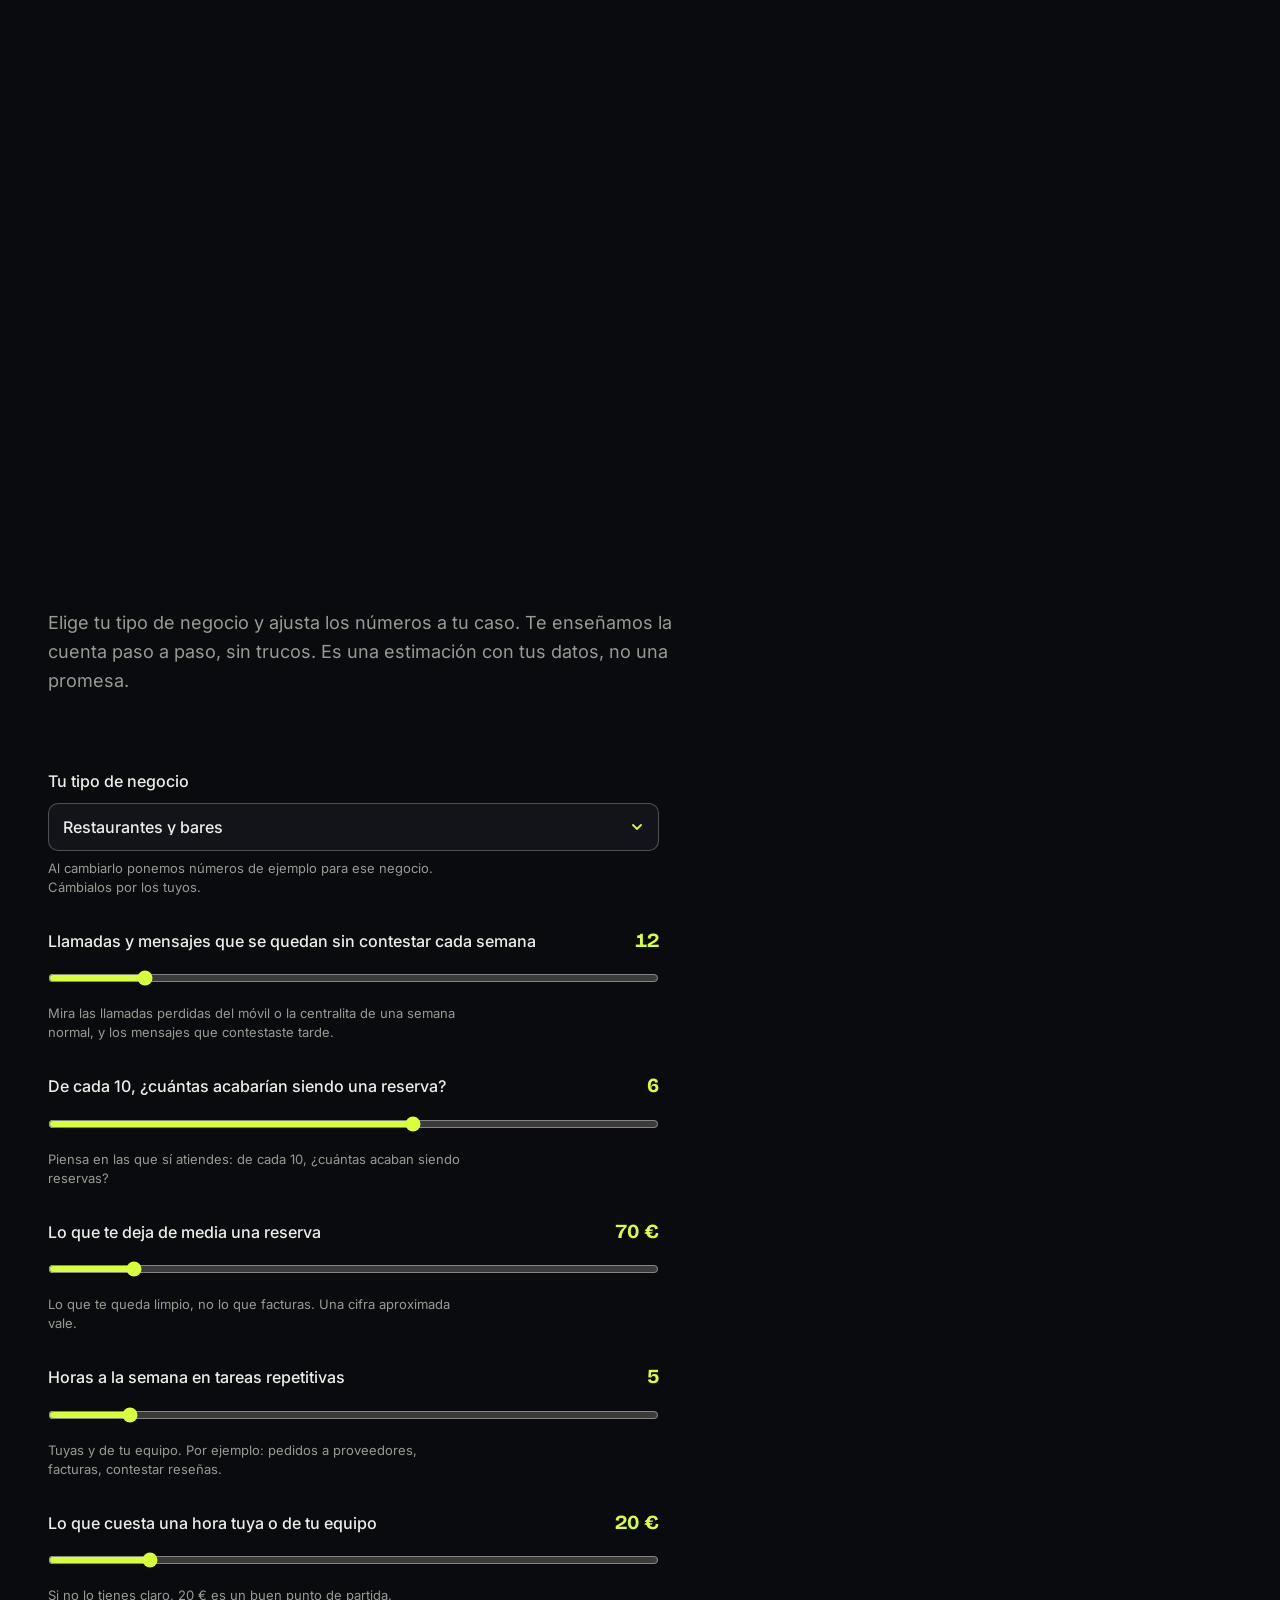
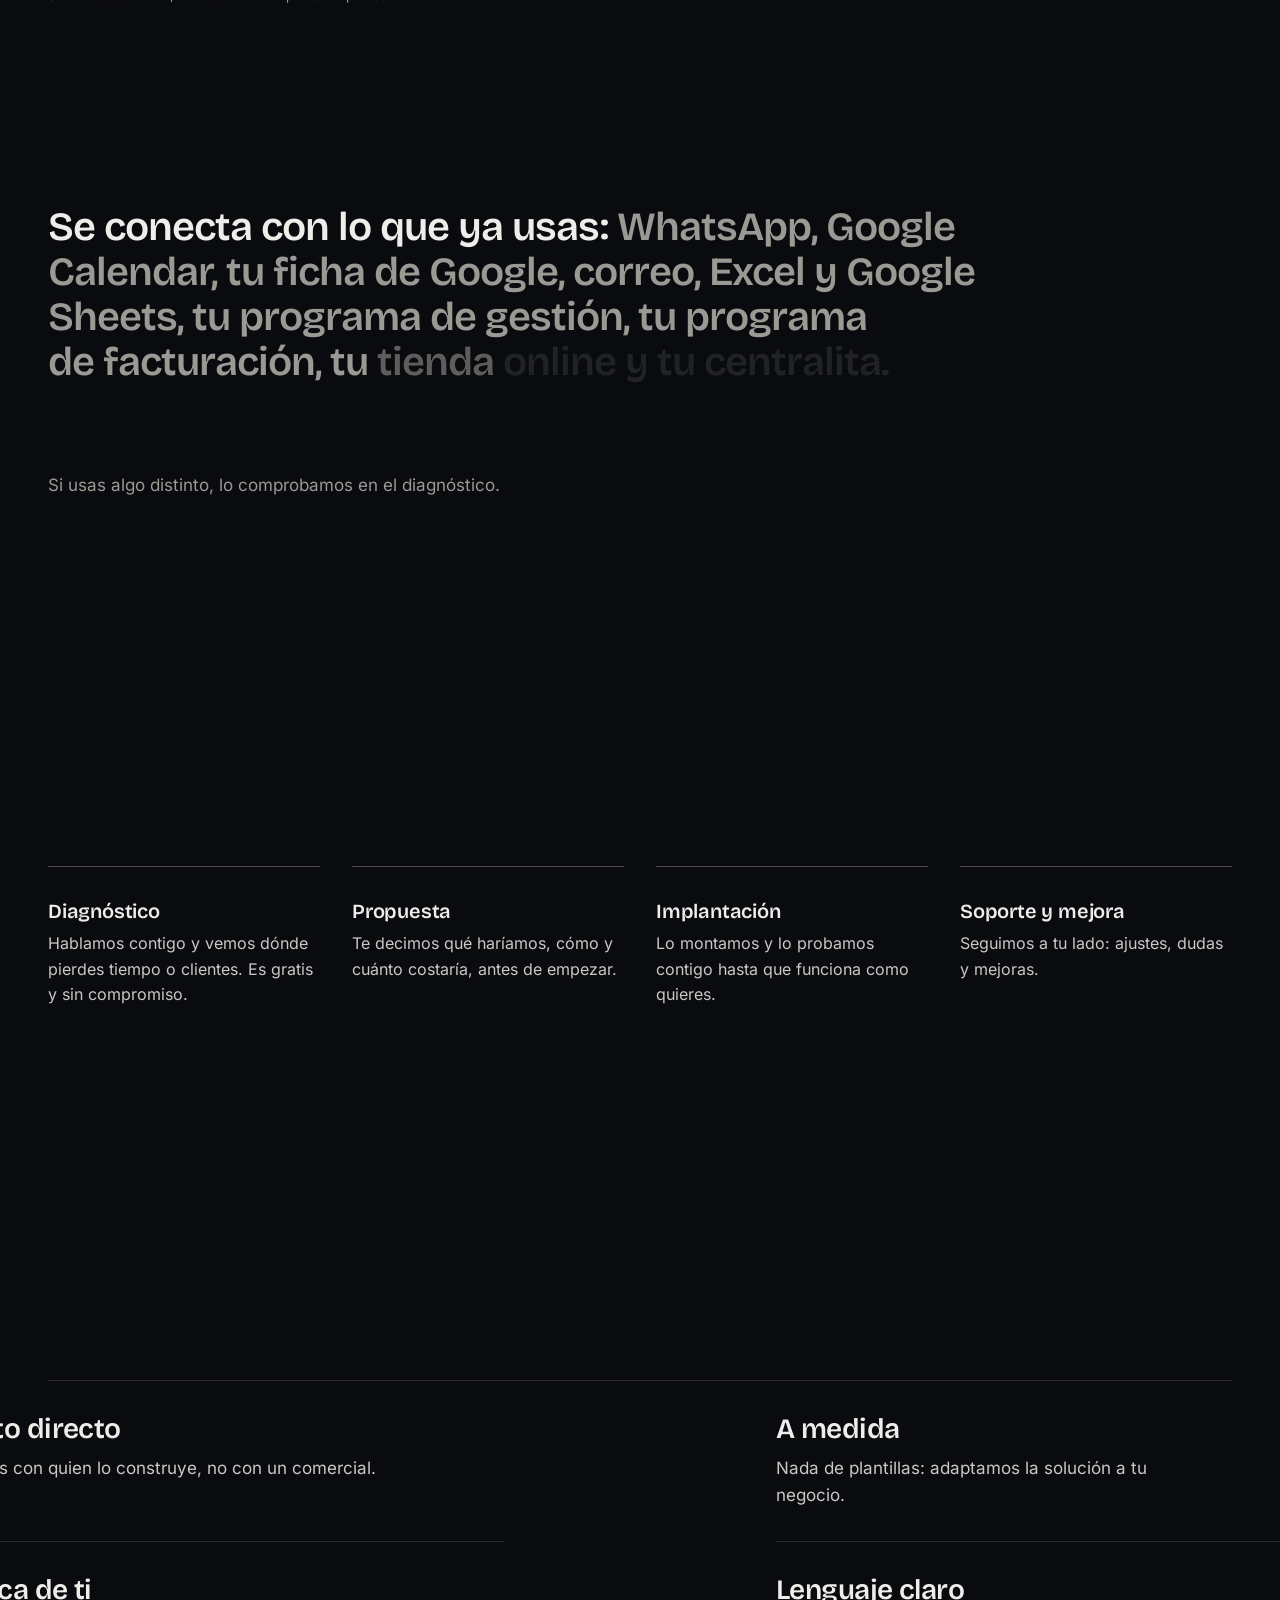
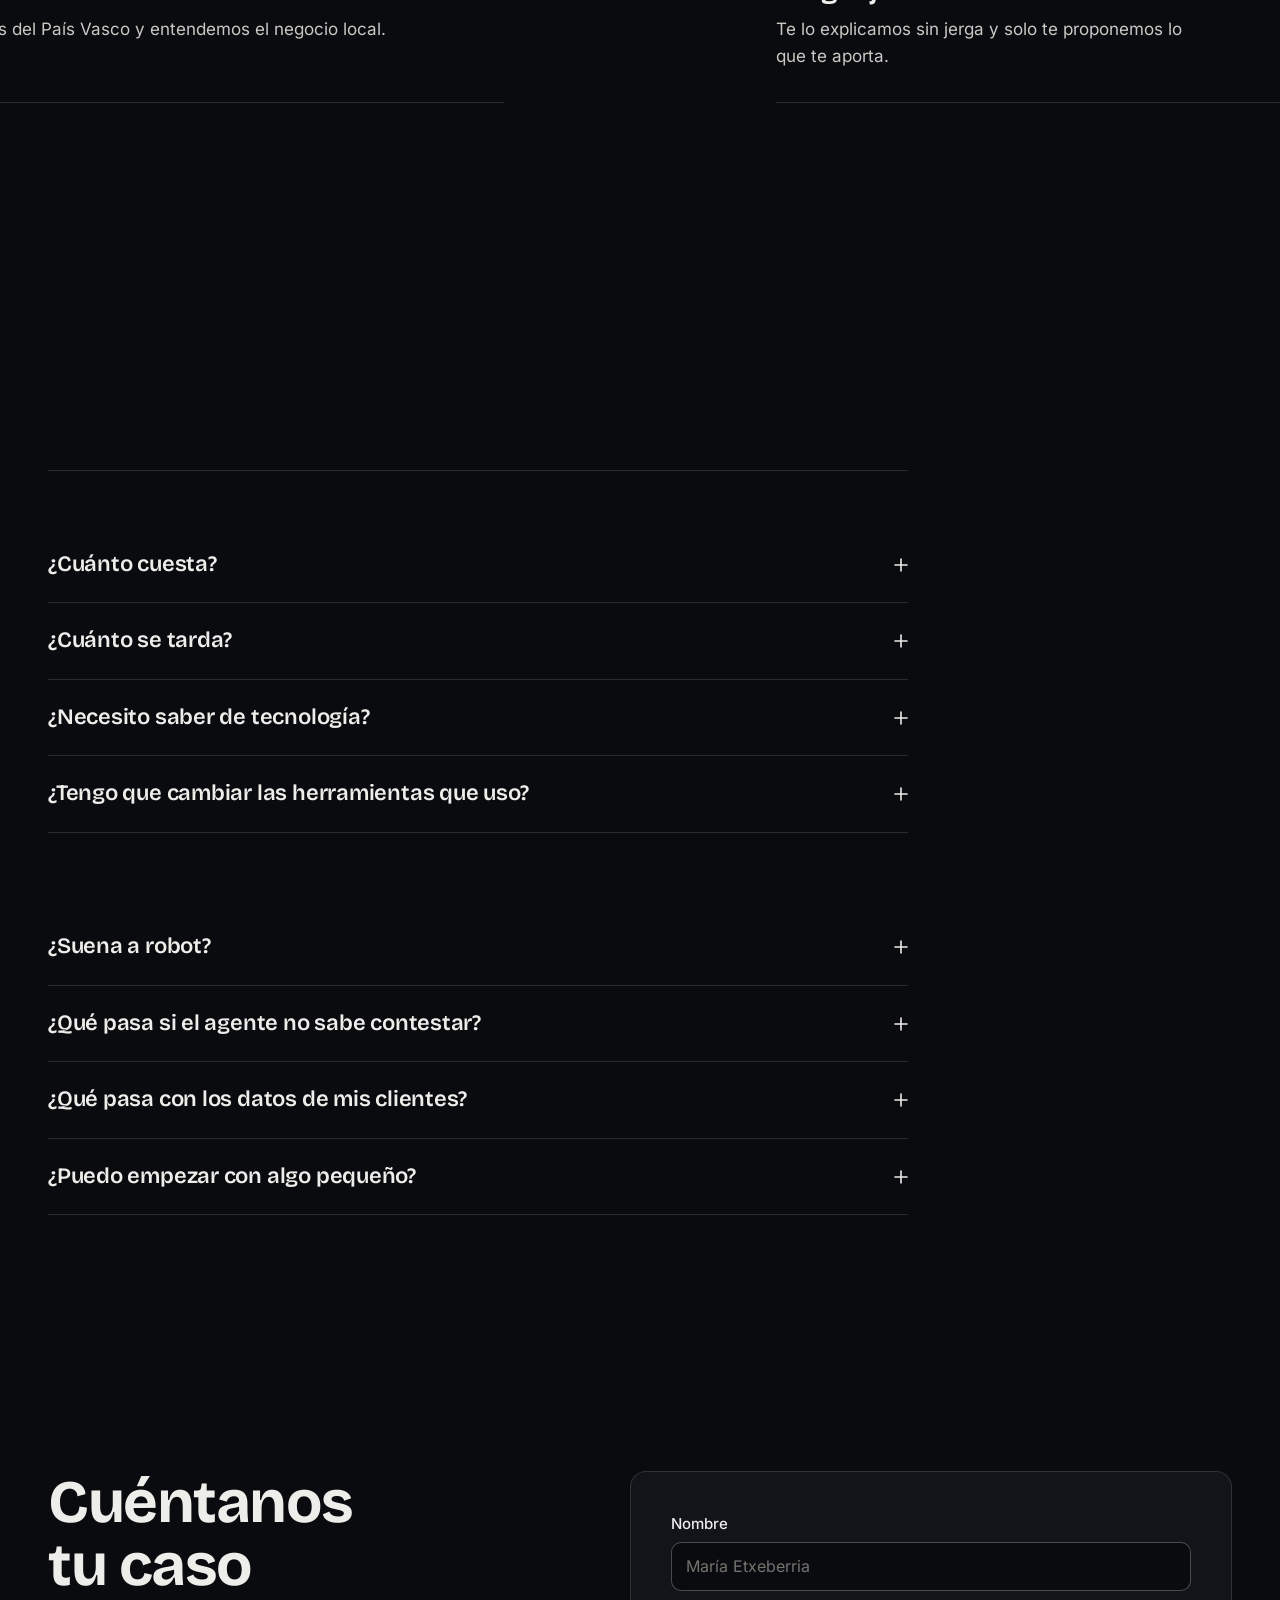
==== commit ef774ba5: "Revert "Hero: scroll suavizado y zoom final entrando al logo" This reverts commit 349eb58cd756d8e11a" ====
--- a/index.html
+++ b/index.html
@@ -66,27 +66,48 @@
       </div>
 
       <div class="titles" aria-hidden="true">
-        <p class="ti t1">Un día en tu negocio</p>
-      </div>
-
-      <div class="day">
-        <div class="clock" aria-hidden="true">
-          <b class="hh" id="clk">08:00</b>
-          <p class="st"><span class="a">Tu negocio: abierto</span><span class="c">Tu negocio: cerrado</span></p>
-          <p class="ix">Indusia: trabajando</p>
-          <div class="bar"><i></i></div>
-          <div class="ticks"><span>08</span><span>12</span><span>16</span><span>20</span><span>24</span></div>
-        </div>
-        <ol class="log" aria-label="Un día cualquiera de un negocio con Indusia">
-          <li data-t="08:30"><time>08:30</time><span class="ic"><svg viewBox="0 0 24 24" fill="none" stroke="currentColor" stroke-width="1.6" stroke-linecap="round" stroke-linejoin="round" aria-hidden="true"><path d="M5 4h4l2 5-2.5 1.5a11 11 0 0 0 5 5L15 13l5 2v4a2 2 0 0 1-2 2A16 16 0 0 1 3 6a2 2 0 0 1 2-2z"/></svg></span><div><strong>Llamada atendida</strong><small>Cita apuntada para el jueves</small></div></li>
-          <li data-t="10:15"><time>10:15</time><span class="ic"><svg viewBox="0 0 24 24" fill="none" stroke="currentColor" stroke-width="1.6" stroke-linecap="round" stroke-linejoin="round" aria-hidden="true"><path d="M4 5h16v11H9l-5 4z"/><path d="M8 9h8M8 12h5"/></svg></span><div><strong>WhatsApp contestado</strong><small>Dudas de precio resueltas</small></div></li>
-          <li data-t="12:40"><time>12:40</time><span class="ic"><svg viewBox="0 0 24 24" fill="none" stroke="currentColor" stroke-width="1.6" stroke-linecap="round" stroke-linejoin="round" aria-hidden="true"><rect x="4" y="5" width="16" height="16" rx="2"/><path d="M16 3v4M8 3v4M4 11h16"/></svg></span><div><strong>Reserva en tu calendario</strong><small>Sin llamadas de ida y vuelta</small></div></li>
-          <li data-t="14:00"><time>14:00</time><span class="ic"><svg viewBox="0 0 24 24" fill="none" stroke="currentColor" stroke-width="1.6" stroke-linecap="round" stroke-linejoin="round" aria-hidden="true"><path d="M12 17.75l-6.17 3.25 1.18-6.87-5-4.87 6.9-1L12 2l3.09 6.26 6.9 1-5 4.87 1.18 6.87z"/></svg></span><div><strong>Reseña respondida</strong><small>Lista para aprobar con un clic</small></div></li>
-          <li data-t="17:20"><time>17:20</time><span class="ic"><svg viewBox="0 0 24 24" fill="none" stroke="currentColor" stroke-width="1.6" stroke-linecap="round" stroke-linejoin="round" aria-hidden="true"><rect x="3" y="4" width="18" height="16" rx="2"/><path d="M3 10h18M3 15h18M10 4v16"/></svg></span><div><strong>Pedido pasado al Excel</strong><small>Sin tocar nada</small></div></li>
-          <li class="n" data-t="19:45"><time>19:45</time><span class="ic"><svg viewBox="0 0 24 24" fill="none" stroke="currentColor" stroke-width="1.6" stroke-linecap="round" stroke-linejoin="round" aria-hidden="true"><path d="M14 3v4a1 1 0 0 0 1 1h4M17 21H7a2 2 0 0 1-2-2V5a2 2 0 0 1 2-2h7l5 5v11a2 2 0 0 1-2 2z"/><path d="M9 13h6M9 17h4"/></svg></span><div><strong>Factura enviada</strong><small>Y el cobro, avisado</small></div></li>
-          <li class="n" data-t="22:10"><time>22:10</time><span class="ic"><svg viewBox="0 0 24 24" fill="none" stroke="currentColor" stroke-width="1.6" stroke-linecap="round" stroke-linejoin="round" aria-hidden="true"><path d="M5 4h4l2 5-2.5 1.5a11 11 0 0 0 5 5L15 13l5 2v4a2 2 0 0 1-2 2A16 16 0 0 1 3 6a2 2 0 0 1 2-2z"/></svg></span><div><strong>Llamada atendida</strong><small>Con el negocio ya cerrado</small></div></li>
-        </ol>
-      </div>
+        <p class="ti t1">Tu negocio hoy</p>
+        <p class="ti t2">Entra Indusia</p>
+        <p class="ti t3">Tu negocio, en orden</p>
+      </div>
+      <div class="counter" id="cnt-wrap" aria-hidden="true"><b id="cnt">0</b><span>cosas pendientes</span></div>
+      <div class="ring r1" aria-hidden="true"></div>
+      <div class="ring r2" aria-hidden="true"></div>
+
+      <ul class="cards" aria-label="Lo que cambia cuando entra Indusia en un negocio">
+        <li class="card"><div class="float">
+          <div class="face bad"><div class="ico"><svg viewBox="0 0 24 24" fill="none" stroke="currentColor" stroke-width="1.6" stroke-linecap="round" stroke-linejoin="round" aria-hidden="true"><path d="M5 4h4l2 5-2.5 1.5a11 11 0 0 0 5 5L15 13l5 2v4a2 2 0 0 1-2 2A16 16 0 0 1 3 6a2 2 0 0 1 2-2z"/></svg></div><div><strong>Llamada perdida</strong><span>Nadie contesta</span></div></div>
+          <div class="face good"><div class="ico"><svg viewBox="0 0 24 24" fill="none" stroke="currentColor" stroke-width="1.6" stroke-linecap="round" stroke-linejoin="round" aria-hidden="true"><path d="M5 4h4l2 5-2.5 1.5a11 11 0 0 0 5 5L15 13l5 2v4a2 2 0 0 1-2 2A16 16 0 0 1 3 6a2 2 0 0 1 2-2z"/></svg></div><div><strong>Llamada atendida</strong><span>A la primera</span></div></div>
+        </div></li>
+        <li class="card"><div class="float">
+          <div class="face bad"><div class="ico"><svg viewBox="0 0 24 24" fill="none" stroke="currentColor" stroke-width="1.6" stroke-linecap="round" stroke-linejoin="round" aria-hidden="true"><rect x="4" y="5" width="16" height="16" rx="2"/><path d="M16 3v4M8 3v4M4 11h16"/></svg></div><div><strong>Cita sin confirmar</strong><span>Sigues llamando</span></div></div>
+          <div class="face good"><div class="ico"><svg viewBox="0 0 24 24" fill="none" stroke="currentColor" stroke-width="1.6" stroke-linecap="round" stroke-linejoin="round" aria-hidden="true"><rect x="4" y="5" width="16" height="16" rx="2"/><path d="M16 3v4M8 3v4M4 11h16"/></svg></div><div><strong>Cita confirmada</strong><span>Aviso automático</span></div></div>
+        </div></li>
+        <li class="card"><div class="float">
+          <div class="face bad"><div class="ico"><svg viewBox="0 0 24 24" fill="none" stroke="currentColor" stroke-width="1.6" stroke-linecap="round" stroke-linejoin="round" aria-hidden="true"><rect x="3" y="4" width="18" height="16" rx="2"/><path d="M3 10h18M3 15h18M10 4v16"/></svg></div><div><strong>Datos a mano</strong><span>Excel, otra vez</span></div></div>
+          <div class="face good"><div class="ico"><svg viewBox="0 0 24 24" fill="none" stroke="currentColor" stroke-width="1.6" stroke-linecap="round" stroke-linejoin="round" aria-hidden="true"><rect x="3" y="4" width="18" height="16" rx="2"/><path d="M3 10h18M3 15h18M10 4v16"/></svg></div><div><strong>Datos conectados</strong><span>Se pasan solos</span></div></div>
+        </div></li>
+        <li class="card"><div class="float">
+          <div class="face bad"><div class="ico"><svg viewBox="0 0 24 24" fill="none" stroke="currentColor" stroke-width="1.6" stroke-linecap="round" stroke-linejoin="round" aria-hidden="true"><path d="M12 17.75l-6.17 3.25 1.18-6.87-5-4.87 6.9-1L12 2l3.09 6.26 6.9 1-5 4.87 1.18 6.87z"/></svg></div><div><strong>Reseña sin responder</strong><span>Hace días</span></div></div>
+          <div class="face good"><div class="ico"><svg viewBox="0 0 24 24" fill="none" stroke="currentColor" stroke-width="1.6" stroke-linecap="round" stroke-linejoin="round" aria-hidden="true"><path d="M12 17.75l-6.17 3.25 1.18-6.87-5-4.87 6.9-1L12 2l3.09 6.26 6.9 1-5 4.87 1.18 6.87z"/></svg></div><div><strong>Reseña respondida</strong><span>Lista para aprobar</span></div></div>
+        </div></li>
+        <li class="card"><div class="float">
+          <div class="face bad"><div class="ico"><svg viewBox="0 0 24 24" fill="none" stroke="currentColor" stroke-width="1.6" stroke-linecap="round" stroke-linejoin="round" aria-hidden="true"><path d="M4 5h16v11H9l-5 4z"/><path d="M8 9h8M8 12h5"/></svg></div><div><strong>Mensaje sin leer</strong><span>Fuera de horario</span></div></div>
+          <div class="face good"><div class="ico"><svg viewBox="0 0 24 24" fill="none" stroke="currentColor" stroke-width="1.6" stroke-linecap="round" stroke-linejoin="round" aria-hidden="true"><path d="M4 5h16v11H9l-5 4z"/><path d="M8 9h8M8 12h5"/></svg></div><div><strong>WhatsApp atendido</strong><span>A cualquier hora</span></div></div>
+        </div></li>
+        <li class="card"><div class="float">
+          <div class="face bad"><div class="ico"><svg viewBox="0 0 24 24" fill="none" stroke="currentColor" stroke-width="1.6" stroke-linecap="round" stroke-linejoin="round" aria-hidden="true"><circle cx="12" cy="12" r="9"/><path d="M3 12h18M12 3a14 14 0 0 1 0 18M12 3a14 14 0 0 0 0 18"/></svg></div><div><strong>Web que no trae nada</strong><span>Nadie te encuentra</span></div></div>
+          <div class="face good"><div class="ico"><svg viewBox="0 0 24 24" fill="none" stroke="currentColor" stroke-width="1.6" stroke-linecap="round" stroke-linejoin="round" aria-hidden="true"><circle cx="12" cy="12" r="9"/><path d="M3 12h18M12 3a14 14 0 0 1 0 18M12 3a14 14 0 0 0 0 18"/></svg></div><div><strong>Web que capta clientes</strong><span>Te encuentran en Google</span></div></div>
+        </div></li>
+        <li class="card"><div class="float">
+          <div class="face bad"><div class="ico"><svg viewBox="0 0 24 24" fill="none" stroke="currentColor" stroke-width="1.6" stroke-linecap="round" stroke-linejoin="round" aria-hidden="true"><path d="M14 3v4a1 1 0 0 0 1 1h4M17 21H7a2 2 0 0 1-2-2V5a2 2 0 0 1 2-2h7l5 5v11a2 2 0 0 1-2 2z"/><path d="M9 13h6M9 17h4"/></svg></div><div><strong>Factura pendiente</strong><span>Hay que perseguirla</span></div></div>
+          <div class="face good"><div class="ico"><svg viewBox="0 0 24 24" fill="none" stroke="currentColor" stroke-width="1.6" stroke-linecap="round" stroke-linejoin="round" aria-hidden="true"><path d="M14 3v4a1 1 0 0 0 1 1h4M17 21H7a2 2 0 0 1-2-2V5a2 2 0 0 1 2-2h7l5 5v11a2 2 0 0 1-2 2z"/><path d="M9 13h6M9 17h4"/></svg></div><div><strong>Aviso de pago</strong><span>Automático</span></div></div>
+        </div></li>
+        <li class="card"><div class="float">
+          <div class="face bad"><div class="ico"><svg viewBox="0 0 24 24" fill="none" stroke="currentColor" stroke-width="1.6" stroke-linecap="round" stroke-linejoin="round" aria-hidden="true"><rect x="3" y="5" width="18" height="14" rx="2"/><path d="M3 7l9 6 9-6"/></svg></div><div><strong>Contacto sin respuesta</strong><span>Se enfría</span></div></div>
+          <div class="face good"><div class="ico"><svg viewBox="0 0 24 24" fill="none" stroke="currentColor" stroke-width="1.6" stroke-linecap="round" stroke-linejoin="round" aria-hidden="true"><rect x="3" y="5" width="18" height="14" rx="2"/><path d="M3 7l9 6 9-6"/></svg></div><div><strong>Contacto atendido</strong><span>Registrado al momento</span></div></div>
+        </div></li>
+      </ul>
 
       <div class="outro">
         <p>Tú atiendes a tus clientes. Indusia se ocupa de todo lo demás.</p>
--- a/styles.css
+++ b/styles.css
@@ -79,25 +79,24 @@
 .facts{display:flex;flex-wrap:wrap;gap:var(--s1) var(--s3);list-style:none;padding:0;margin:var(--s4) 0 0;color:var(--mute);font-size:.9375rem}
 .facts li{display:flex;align-items:center;gap:var(--s1)}
 .facts li::before{content:"";width:6px;height:6px;border-radius:50%;background:var(--lime)}
-.titles,.outro,.clock{display:none}
+.titles,.counter,.ring,.outro{display:none}
 .hero .wrap{display:grid;gap:var(--s6)}
-@media(min-width:1000px){.hero:not(.is-live) .wrap{grid-template-columns:minmax(0,1fr) minmax(0,520px);align-items:center}.hero:not(.is-live) .day{grid-column:1 / -1}}
-.day{margin-top:var(--s8)}
-.hero:not(.is-live) .day::before{content:"Un día en tu negocio";display:block;font:700 clamp(1.75rem,4vw,2.75rem)/1.1 var(--display);letter-spacing:-.025em;margin-bottom:var(--s3)}
-.log{list-style:none;margin:0;padding:0;display:grid}
-.log li{display:grid;grid-template-columns:4.25rem 40px minmax(0,1fr);gap:var(--s2);align-items:center;padding:var(--s2) 0;border-top:1px solid var(--line)}
-.log li:last-child{border-bottom:1px solid var(--line)}
-.log time{font:500 .9375rem/1 var(--body);font-variant-numeric:tabular-nums;color:var(--mute)}
-.log .ic{width:40px;height:40px;border-radius:12px;display:grid;place-items:center;background:rgba(215,255,58,.1);color:var(--lime)}
-.log .ic svg{width:20px;height:20px}
-.log strong{display:block;font:600 1.0625rem/1.2 var(--display);letter-spacing:-.01em}
-.log small{display:block;font-size:.875rem;color:var(--mute);margin-top:2px}
-.log li.n time{color:var(--lime)}
-
-/* hero animado: un día en tu negocio */
-.hero.is-live{height:520vh;padding:0}
+@media(min-width:1000px){.hero:not(.is-live) .wrap{grid-template-columns:minmax(0,1fr) minmax(0,520px);align-items:center}.hero:not(.is-live) .cards{grid-column:1 / -1}}
+.cards{list-style:none;padding:0;margin:var(--s8) 0 0;display:grid;grid-template-columns:repeat(auto-fit,minmax(240px,1fr));gap:var(--s2)}
+.card .float{display:grid;background:var(--ink-2);border:1px solid var(--line);border-radius:16px;padding:var(--s2) var(--s3)}
+.face{grid-area:1/1;display:flex;align-items:center;gap:var(--s2)}
+.face .ico{flex:none;width:44px;height:44px;border-radius:12px;display:grid;place-items:center}
+.face .ico svg{width:22px;height:22px}
+.face strong{display:block;font:600 1.0625rem/1.15 var(--display);letter-spacing:-.01em}
+.face span{display:block;font-size:.875rem;color:var(--mute);margin-top:2px}
+.face.bad{display:none}
+.face.good .ico{background:rgba(215,255,58,.1);color:var(--lime)}
+.face.bad .ico{background:rgba(255,138,122,.12);color:var(--danger)}
+
+/* hero animado: la transformación */
+.hero.is-live{height:560vh;padding:0}
 .hero.is-live .stage{position:sticky;top:64px;height:calc(100vh - 64px);height:calc(100svh - 64px);overflow:hidden;
-  --i:1;--t1:0;--dv:0;--hp:0;--o:0}
+  --s:0;--m:0;--c:0;--b:0;--b2:0;--i:1;--t1:0;--t2:0;--t3:0;--o:0;--ctr:0}
 .hero.is-live .wrap{height:100%;position:relative;display:block}
 .hero.is-live .intro{position:absolute;left:0;top:50%;transform:translateY(-52%);max-width:min(620px,52%);z-index:4;opacity:var(--i);
   translate:0 calc((1 - var(--i)) * -24px)}
@@ -107,32 +106,58 @@
 .hero.is-live .titles{display:block;position:absolute;left:0;right:0;top:5%;height:clamp(3rem,7vw,5.25rem);z-index:4;pointer-events:none}
 .hero.is-live .ti{position:absolute;inset:0;margin:0;text-align:center;font:700 clamp(2.25rem,5.4vw,4.5rem)/1 var(--display);letter-spacing:-.03em;text-wrap:balance}
 .hero.is-live .t1{opacity:var(--t1);translate:0 calc((1 - var(--t1)) * 28px)}
-
-.hero.is-live .day{position:absolute;inset:0;margin:0;display:grid;grid-template-columns:minmax(0,1fr) minmax(0,440px);gap:var(--s8);align-items:center;
-  padding-top:clamp(4.5rem,15vh,7.5rem);z-index:3;pointer-events:none;opacity:var(--dv);translate:0 calc((1 - var(--dv)) * 32px)}
-.hero.is-live .clock{display:grid;gap:var(--s2);justify-items:start}
-.clock .hh{font:700 clamp(5rem,min(14vw,26vh),12rem)/.9 var(--display);letter-spacing:-.03em;font-variant-numeric:tabular-nums}
-.clock .st{display:inline-flex;align-items:center;gap:10px;margin:0;padding:8px 16px;border-radius:999px;border:1px solid var(--line-2);font-size:.9375rem}
-.clock .st::before{content:"";width:8px;height:8px;border-radius:50%;background:var(--lime)}
-.clock .st .c{display:none}
-.is-closed .clock .st .a{display:none}
-.is-closed .clock .st .c{display:inline}
-.is-closed .clock .st{color:var(--mute)}
-.is-closed .clock .st::before{background:var(--mute)}
-.clock .ix{margin:0;color:var(--lime);font-weight:600}
-.clock .bar{width:min(100%,460px);height:2px;background:var(--line-2);position:relative;margin-top:var(--s2)}
-.clock .bar i{position:absolute;inset:0;background:var(--lime);transform-origin:0 50%;transform:scaleX(var(--hp))}
-.clock .ticks{display:flex;justify-content:space-between;width:min(100%,460px);color:var(--mute);font-size:.8125rem;font-variant-numeric:tabular-nums}
-.hero.is-live .log li{padding:12px 0;opacity:var(--e,0);translate:0 calc((1 - var(--e,0)) * 20px)}
-@media(min-width:900px) and (max-height:760px){.hero.is-live .log li{padding:8px 0}.hero.is-live .log .ic{width:34px;height:34px}}
-
-.hero.is-live .outro{display:block;position:absolute;left:0;right:0;top:50%;text-align:center;z-index:4;opacity:var(--o);translate:0 calc(-50% + (1 - var(--o)) * 24px);pointer-events:none}
+.hero.is-live .t2{opacity:var(--t2);translate:0 calc((1 - var(--t2)) * 28px);color:var(--lime)}
+.hero.is-live .t3{opacity:var(--t3);translate:0 calc((1 - var(--t3)) * 28px)}
+
+.hero.is-live .counter{display:flex;align-items:baseline;gap:10px;position:absolute;left:50%;top:calc(5% + clamp(3.25rem,7.4vw,5.6rem));transform:translateX(-50%);z-index:4;opacity:var(--ctr);
+  padding:8px 16px;border-radius:999px;border:1px solid rgba(255,138,122,.5);background:var(--ink-2);color:var(--danger);transition:color .3s,border-color .3s}
+.hero.is-live .counter b{font:700 1.5rem/1 var(--display);font-variant-numeric:tabular-nums;min-width:1ch;text-align:right}
+.hero.is-live .counter span{font-size:.9375rem;white-space:nowrap}
+.hero.is-live .counter.ok{color:var(--lime);border-color:rgba(215,255,58,.5)}
+
+.hero.is-live .ring{display:block;position:absolute;left:50%;top:50%;--rs:150vmax;width:var(--rs);height:var(--rs);margin:calc(var(--rs) / -2) 0 0 calc(var(--rs) / -2);border-radius:50%;border:2px solid var(--lime);z-index:1;pointer-events:none}
+.hero.is-live .r1{transform:scale(var(--b));opacity:calc((1 - var(--b)) * min(1,var(--b) * 10))}
+.hero.is-live .r2{transform:scale(var(--b2));border-width:1px;opacity:calc((1 - var(--b2)) * min(.6,var(--b2) * 10))}
+
+.hero.is-live .cards{display:block;position:absolute;inset:0;margin:0;z-index:2;
+  --W:min(520px,38vw);--H:min(250px,28vh);--cw:clamp(190px,21vw,250px);--ch:88px;--gap:16px;--gyo:calc(var(--ch) * .35);--cyo:0px;--gs:1}
+@media(min-width:1400px){.hero.is-live .cards{--gs:1.2}}
+.hero.is-live .card{opacity:clamp(0,calc((var(--s) - .22) * 3),1);position:absolute;left:50%;top:50%;width:var(--cw);height:var(--ch);margin:calc(var(--ch) / -2) 0 0 calc(var(--cw) / -2);
+  --mi:clamp(0,calc(var(--m) * 1.5 - var(--i0) * .07),1);
+  --ci:clamp(0,calc(var(--c) * 1.5 - var(--i0) * .1),1);
+  --px:calc(((var(--clx) * (1 - var(--s)) + var(--scx) * var(--s)) * var(--W)) * (1 - var(--mi)) + var(--gx) * (var(--cw) + var(--gap)) * var(--gs) * var(--mi));
+  --py:calc(((var(--cly) * (1 - var(--s)) + var(--scy) * var(--s)) * var(--H) + var(--cyo) * (1 - var(--s))) * (1 - var(--mi)) + (var(--gy) * (var(--ch) + var(--gap)) * var(--gs) + var(--gyo)) * var(--mi) - var(--o) * var(--lift,0px));
+  --rot:calc((var(--r1) * (1 - var(--s)) + var(--r2) * var(--s)) * (1 - var(--mi)) * 1deg);
+  translate:var(--px) var(--py);rotate:var(--rot);scale:calc(1 + (var(--gs) - 1) * var(--mi));will-change:translate,rotate,scale}
+.hero.is-live .card .float{height:100%;padding:0;position:relative;
+  border-color:color-mix(in srgb,color-mix(in srgb,var(--lime) calc(var(--ci) * 100%),var(--danger)) 55%,transparent);
+  animation:drift var(--dur) ease-in-out infinite;--k:calc(1 - var(--ci))}
+@keyframes drift{0%,100%{transform:translate(0,0) rotate(0)}50%{transform:translate(calc(var(--dx) * var(--k)),calc(var(--dy) * var(--k))) rotate(calc(var(--dr) * var(--k)))}}
+.hero.is-live .face{padding:0 14px;gap:12px;height:100%}
+.hero.is-live .face .ico{width:36px;height:36px;border-radius:10px}
+.hero.is-live .face .ico svg{width:18px;height:18px}
+.hero.is-live .face strong{font-size:.9375rem}
+.hero.is-live .face span{font-size:.8125rem}
+.hero.is-live .face.bad{display:flex;opacity:max(0,calc(1 - var(--ci) * 2.6))}
+.hero.is-live .face.good{opacity:clamp(0,calc((var(--ci) - .4) * 2.6),1)}
+.hero.is-live .face.bad strong{color:#FFC9C0}
+
+.hero.is-live .card:nth-child(1){--i0:0;--clx:.62;--cly:-.85;--r1:-6;--scx:-1;--scy:-.75;--r2:8;--gx:-1.5;--gy:-.5;--dx:6px;--dy:-5px;--dr:2deg;--dur:3.4s}
+.hero.is-live .card:nth-child(2){--i0:1;--clx:.95;--cly:-.6;--r1:4;--scx:-.35;--scy:-.35;--r2:-5;--gx:-.5;--gy:-.5;--dx:-5px;--dy:6px;--dr:-2deg;--dur:4.1s}
+.hero.is-live .card:nth-child(3){--i0:2;--clx:.7;--cly:-.2;--r1:-3;--scx:.55;--scy:-.78;--r2:6;--gx:.5;--gy:-.5;--dx:5px;--dy:5px;--dr:3deg;--dur:3.8s}
+.hero.is-live .card:nth-child(4){--i0:3;--clx:1;--cly:-.05;--r1:7;--scx:1;--scy:-.4;--r2:-9;--gx:1.5;--gy:-.5;--dx:-6px;--dy:-4px;--dr:-3deg;--dur:4.6s}
+.hero.is-live .card:nth-child(5){--i0:4;--clx:.55;--cly:.35;--r1:5;--scx:-.9;--scy:.5;--r2:-7;--gx:-1.5;--gy:.5;--dx:5px;--dy:-6px;--dr:2deg;--dur:3.2s}
+.hero.is-live .card:nth-child(6){--i0:5;--clx:.88;--cly:.5;--r1:-5;--scx:-.25;--scy:.8;--r2:10;--gx:-.5;--gy:.5;--dx:-4px;--dy:5px;--dr:-3deg;--dur:4.3s}
+.hero.is-live .card:nth-child(7){--i0:6;--clx:.66;--cly:.85;--r1:3;--scx:.45;--scy:.45;--r2:-4;--gx:.5;--gy:.5;--dx:6px;--dy:4px;--dr:2deg;--dur:3.6s}
+.hero.is-live .card:nth-child(8){--i0:7;--clx:.98;--cly:.95;--r1:-7;--scx:.95;--scy:.8;--r2:6;--gx:1.5;--gy:.5;--dx:-5px;--dy:-5px;--dr:-2deg;--dur:4.8s}
+
+.hero.is-live .outro{display:block;position:absolute;left:0;right:0;bottom:5%;text-align:center;z-index:4;opacity:var(--o);translate:0 calc((1 - var(--o)) * 24px);pointer-events:none}
 .hero.is-live.outro-on .outro{pointer-events:auto}
-.outro p{font:700 clamp(2rem,5.2vw,4.25rem)/1.05 var(--display);letter-spacing:-.03em;max-width:15em;margin:0 auto;text-wrap:balance}
-.outro .cta-row{justify-content:center;margin-top:var(--s4)}
+.outro p{font:700 clamp(1.375rem,2.8vw,2.125rem)/1.12 var(--display);letter-spacing:-.02em;max-width:20em;margin:0 auto;text-wrap:balance}
+.outro .cta-row{justify-content:center;margin-top:var(--s3)}
 
 @media(max-width:899px){
-  .hero.is-live{height:500vh}
+  .hero.is-live{height:520vh}
   .hero.is-live .intro{top:24px;transform:none;max-width:none;right:0}
   .hero.is-live h1{font-size:clamp(2.5rem,12vw,3.5rem)}
   .hero.is-live .lead{font-size:1.0625rem;margin-top:var(--s2)}
@@ -140,15 +165,19 @@
   .hero.is-live .facts{display:none}
   .hero.is-live .titles{top:3%}
   .hero.is-live .ti{font-size:clamp(2rem,9vw,2.75rem)}
-  .hero.is-live .day{grid-template-columns:minmax(0,1fr);gap:var(--s3);align-content:start;align-items:start;padding-top:calc(3% + 3.6rem)}
-  .hero.is-live .clock{gap:var(--s1)}
-  .clock .hh{font-size:clamp(4.25rem,22vw,6.25rem)}
-  .clock .ix{display:none}
-  .hero.is-live .log li{padding:8px 0;grid-template-columns:3.25rem 32px minmax(0,1fr);gap:12px}
-  .hero.is-live .log .ic{width:32px;height:32px}
-  .hero.is-live .log .ic svg{width:16px;height:16px}
-  .hero.is-live .log small{display:none}
-  .outro p{font-size:clamp(1.875rem,9vw,2.5rem)}
+  .hero.is-live .counter{top:calc(3% + 3.4rem)}
+  .hero.is-live .cards{--W:24vw;--H:17vh;--cw:min(46vw,172px);--ch:76px;--gap:12px;--gyo:0px;--cyo:26vh}
+  .hero.is-live .card:nth-child(n+7){display:none}
+  .hero.is-live .card:nth-child(1){--gx:-.5;--gy:-1}
+  .hero.is-live .card:nth-child(2){--gx:.5;--gy:-1}
+  .hero.is-live .card:nth-child(3){--gx:-.5;--gy:0}
+  .hero.is-live .card:nth-child(4){--gx:.5;--gy:0}
+  .hero.is-live .card:nth-child(5){--gx:-.5;--gy:1}
+  .hero.is-live .card:nth-child(6){--gx:.5;--gy:1}
+  .hero.is-live .face{padding:0 10px;gap:8px}
+  .hero.is-live .face strong{font-size:.875rem}
+  .hero.is-live .face span{display:none}
+  .hero.is-live .outro{bottom:3%}
 }
 
 /* problema */
@@ -457,6 +486,13 @@
 .motion .steps li::before{z-index:1;transition:scale .6s var(--ease) calc(var(--rdl,0s) + .5s);scale:0}
 .motion .steps li.in::before{scale:1}
 
+/* pantallas bajas (portátiles con zoom): al final la cuadrícula sube y el título se retira para dejar sitio a la frase final */
+@media(min-width:900px) and (max-height:780px){
+  .hero.is-live .cards{--lift:clamp(0px,calc(460px - 62vh),130px)}
+  .hero.is-live .t3{opacity:calc(var(--t3) * (1 - var(--o)))}
+  .hero.is-live .counter{opacity:calc(var(--ctr) * (1 - var(--o)))}
+}
+@media(min-width:900px) and (max-height:650px){.hero.is-live .cards{--gs:.9}}
 
 @media (prefers-reduced-motion:reduce){
   .sys-svg *,.toast,.mq-row,.svc-cat{animation:none!important}
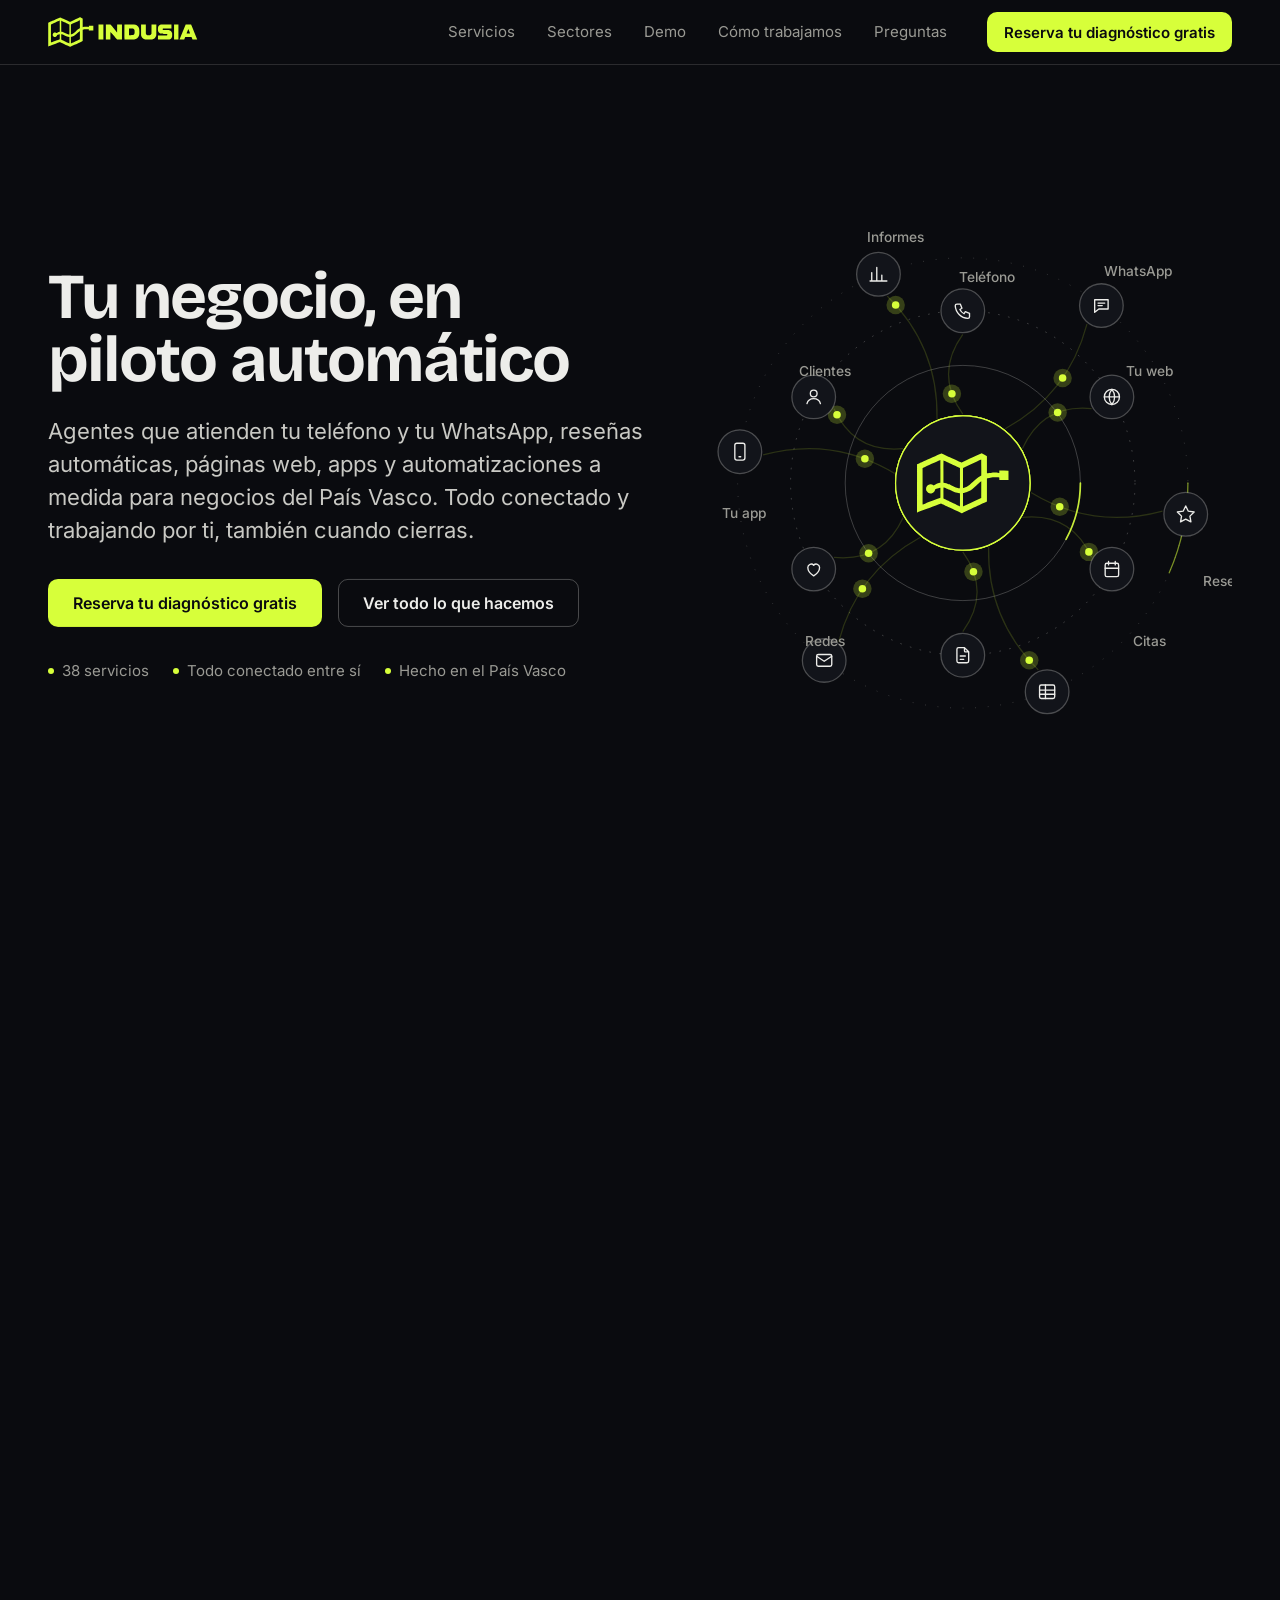
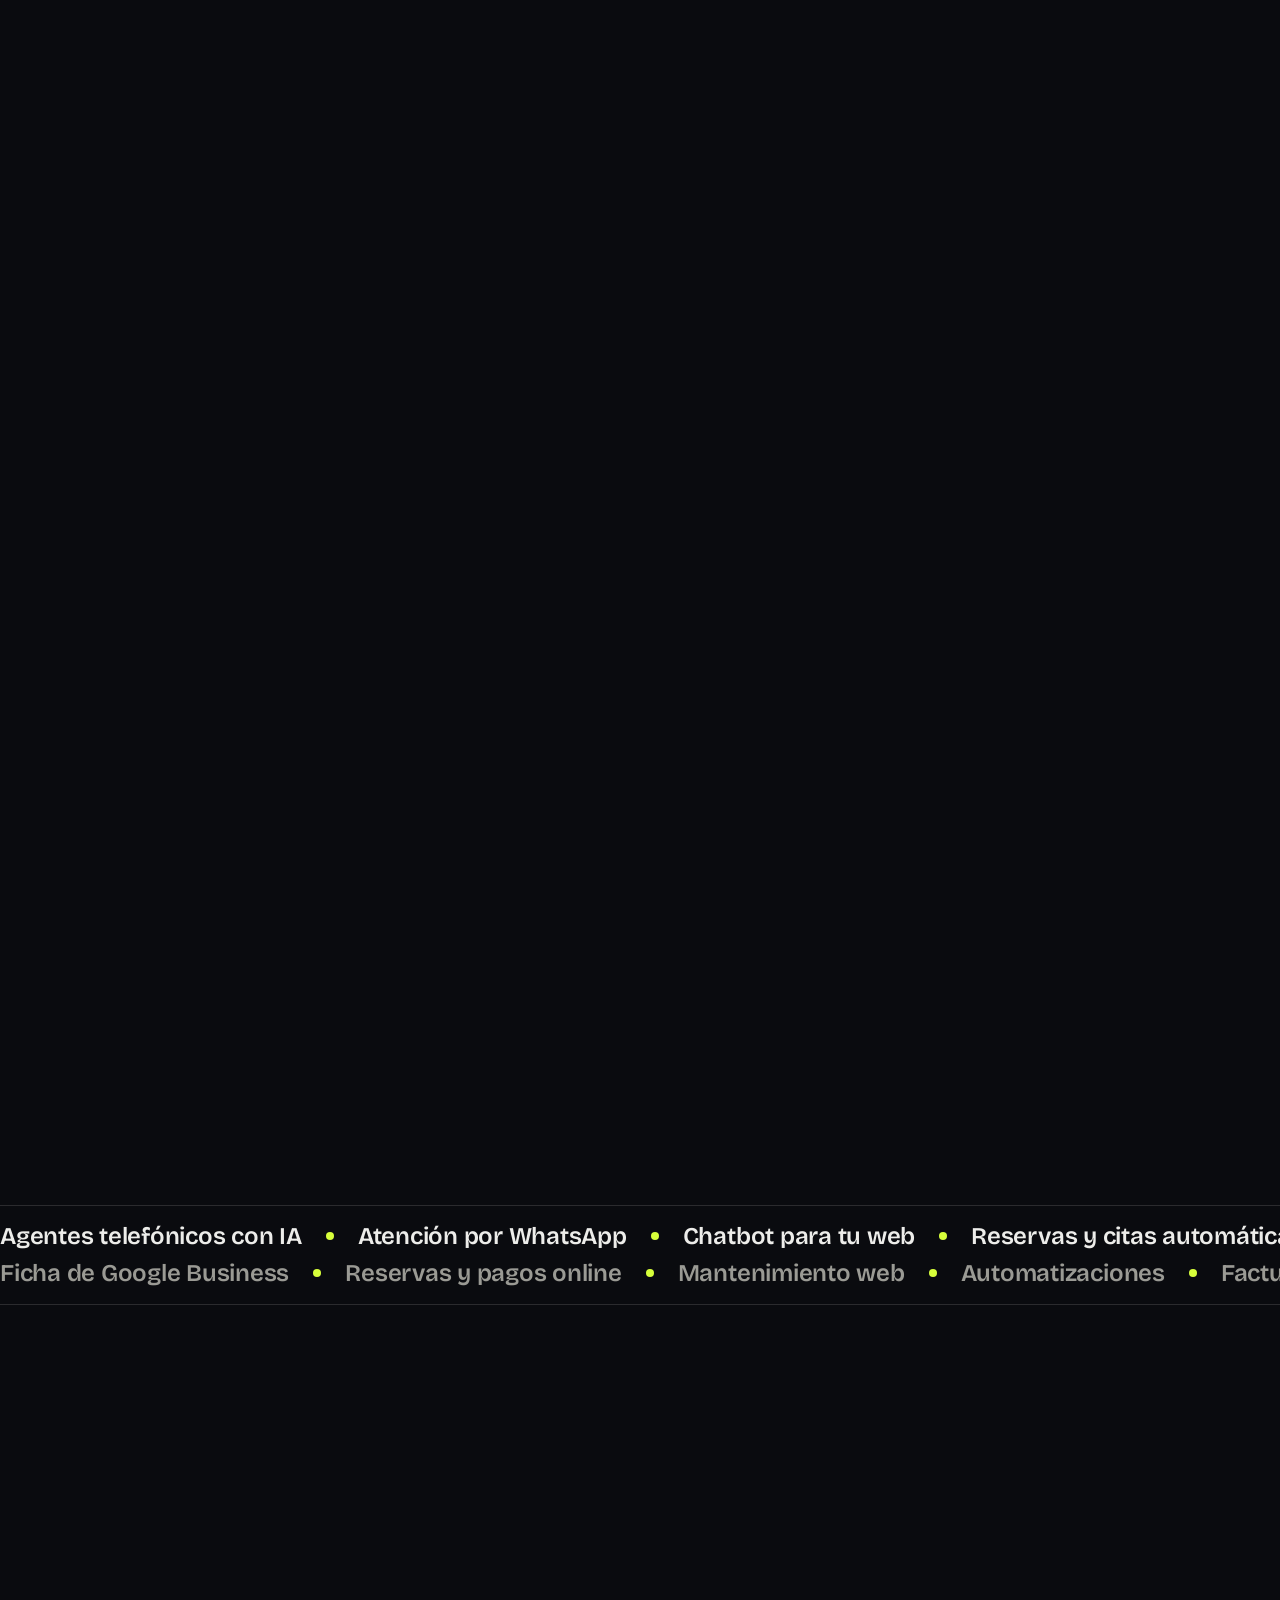
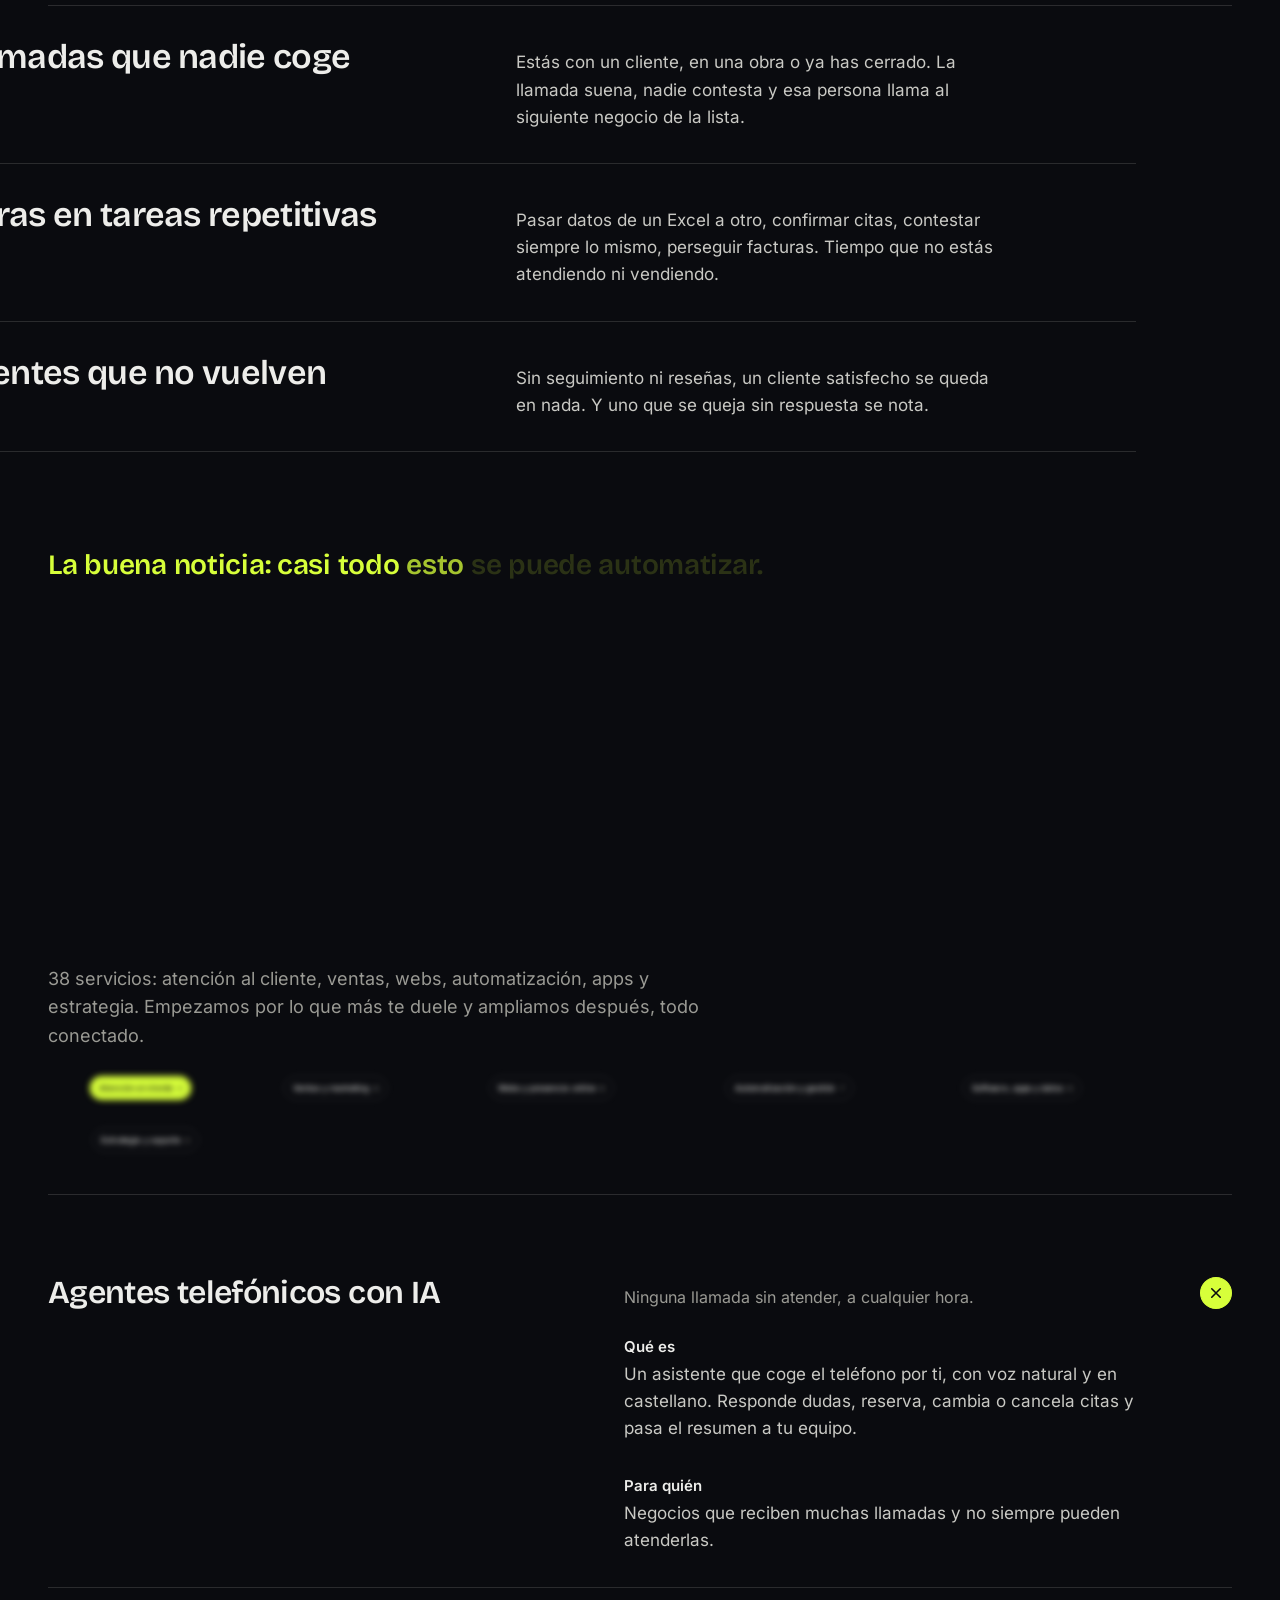
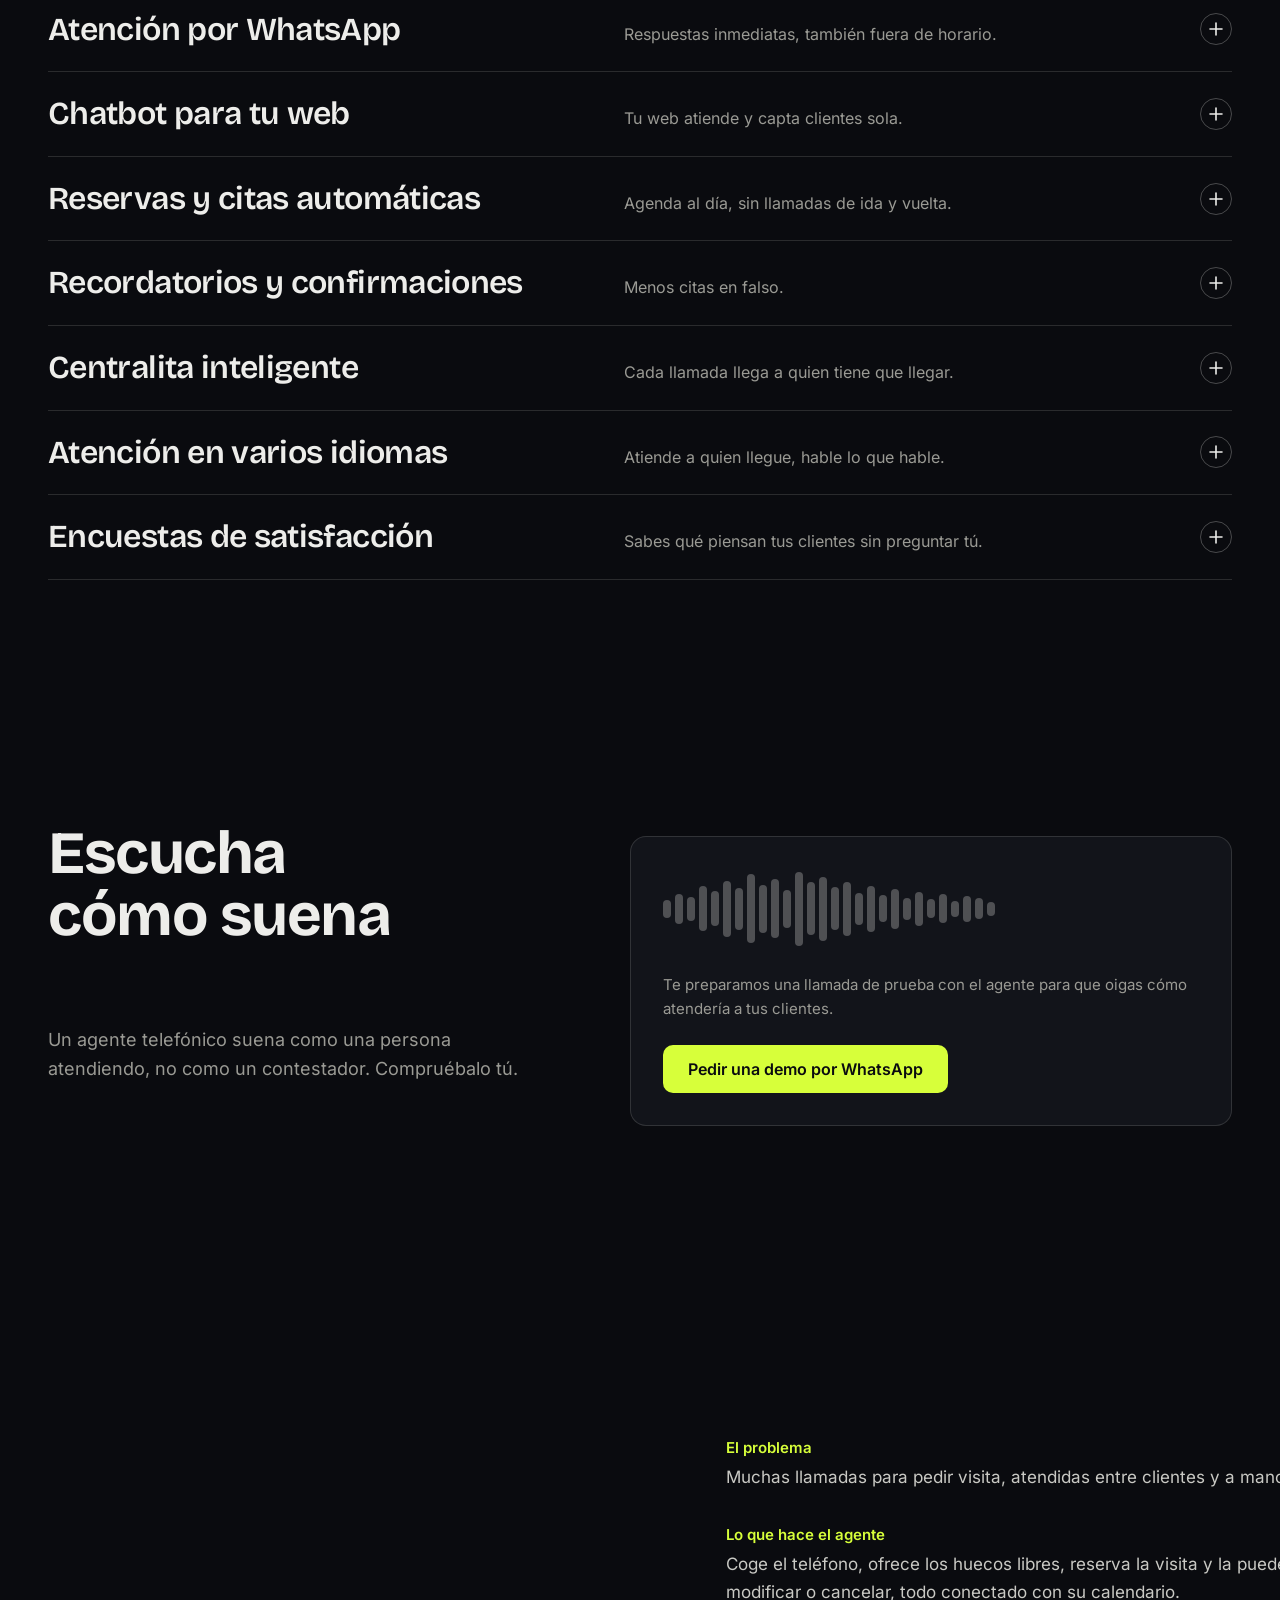
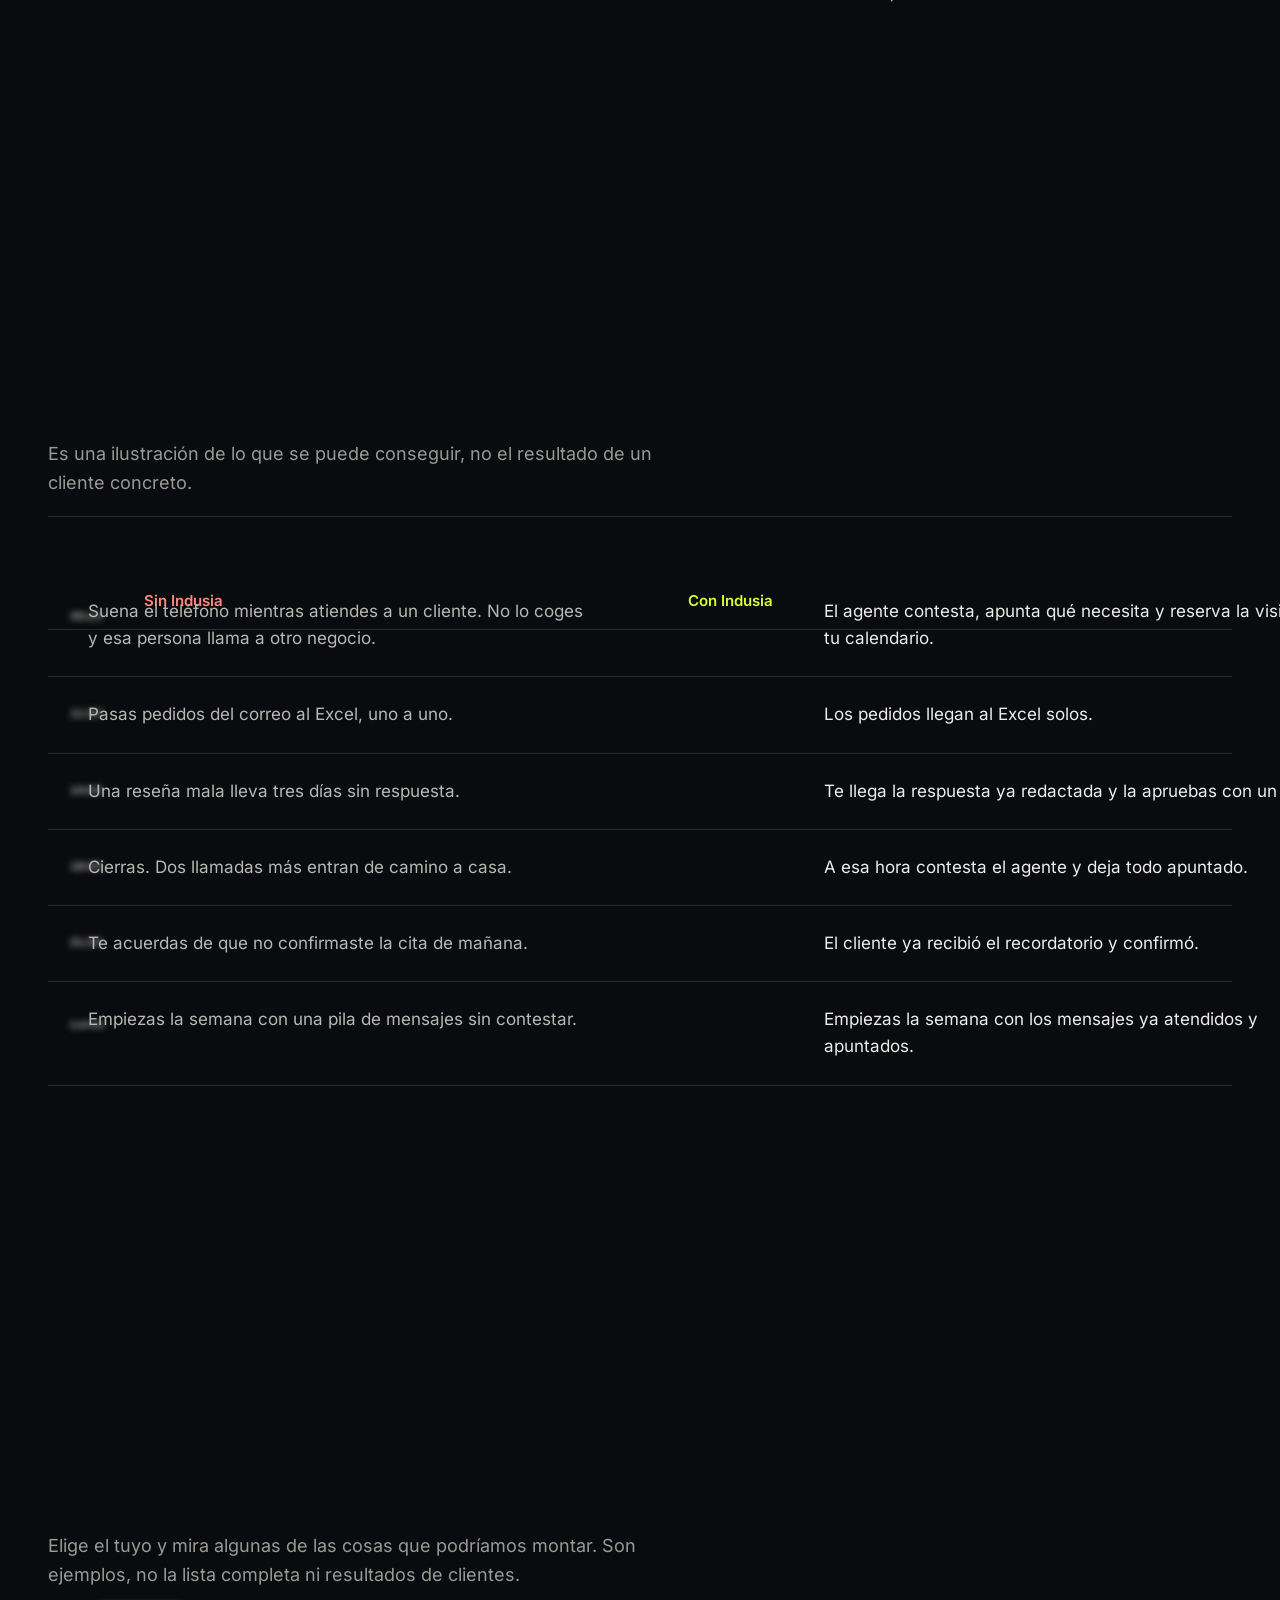
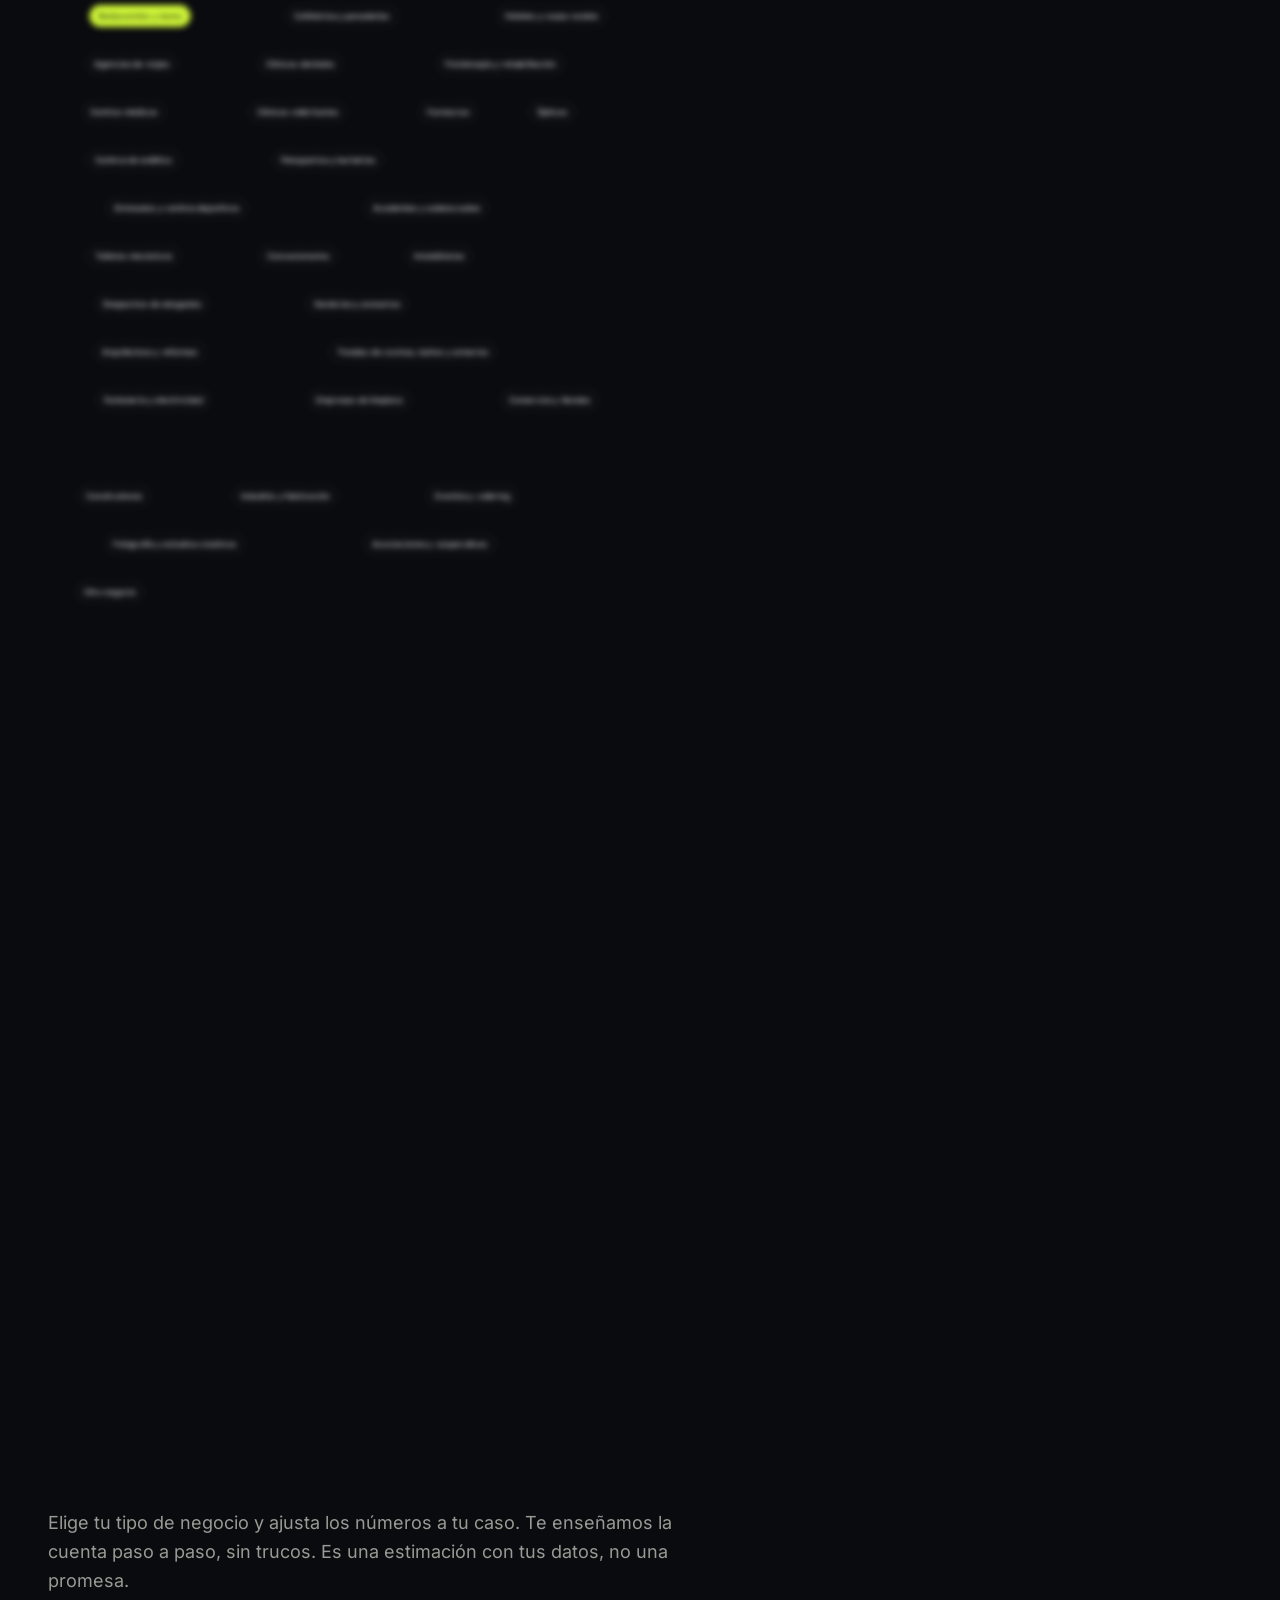
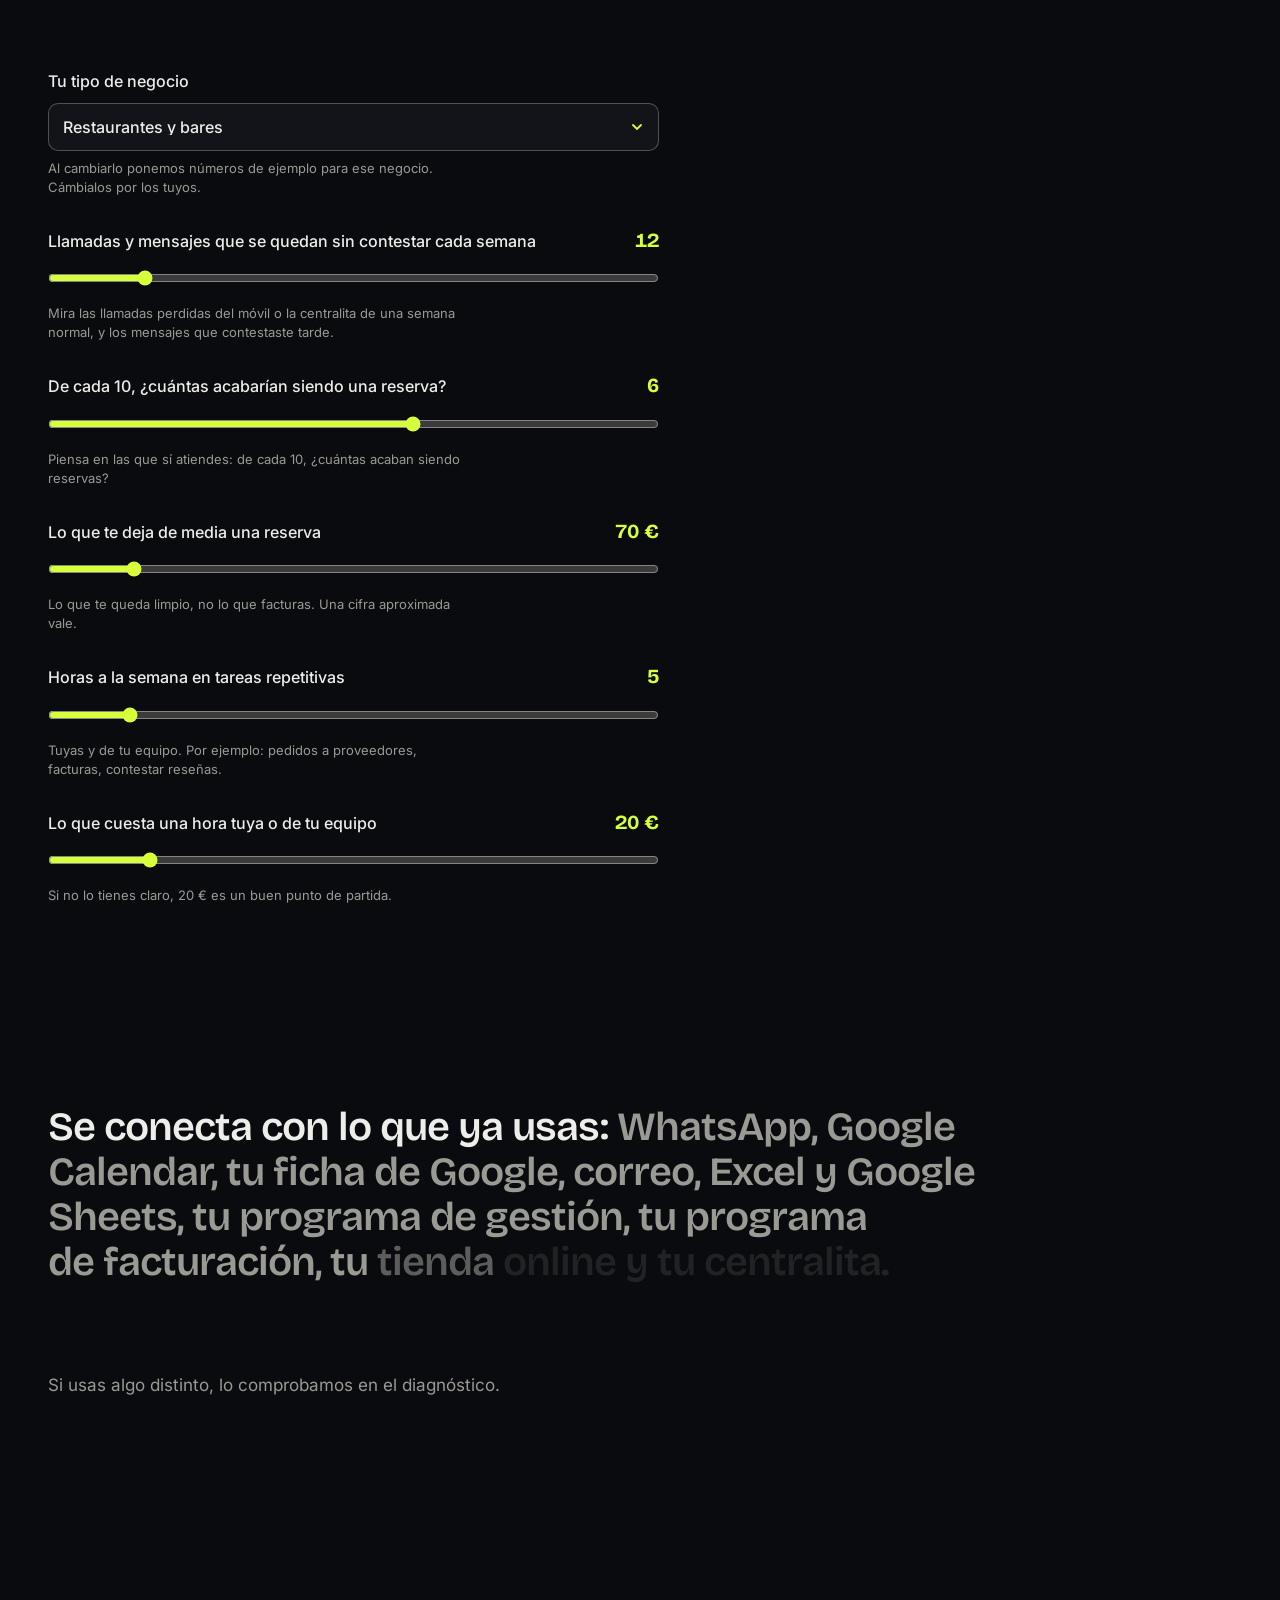
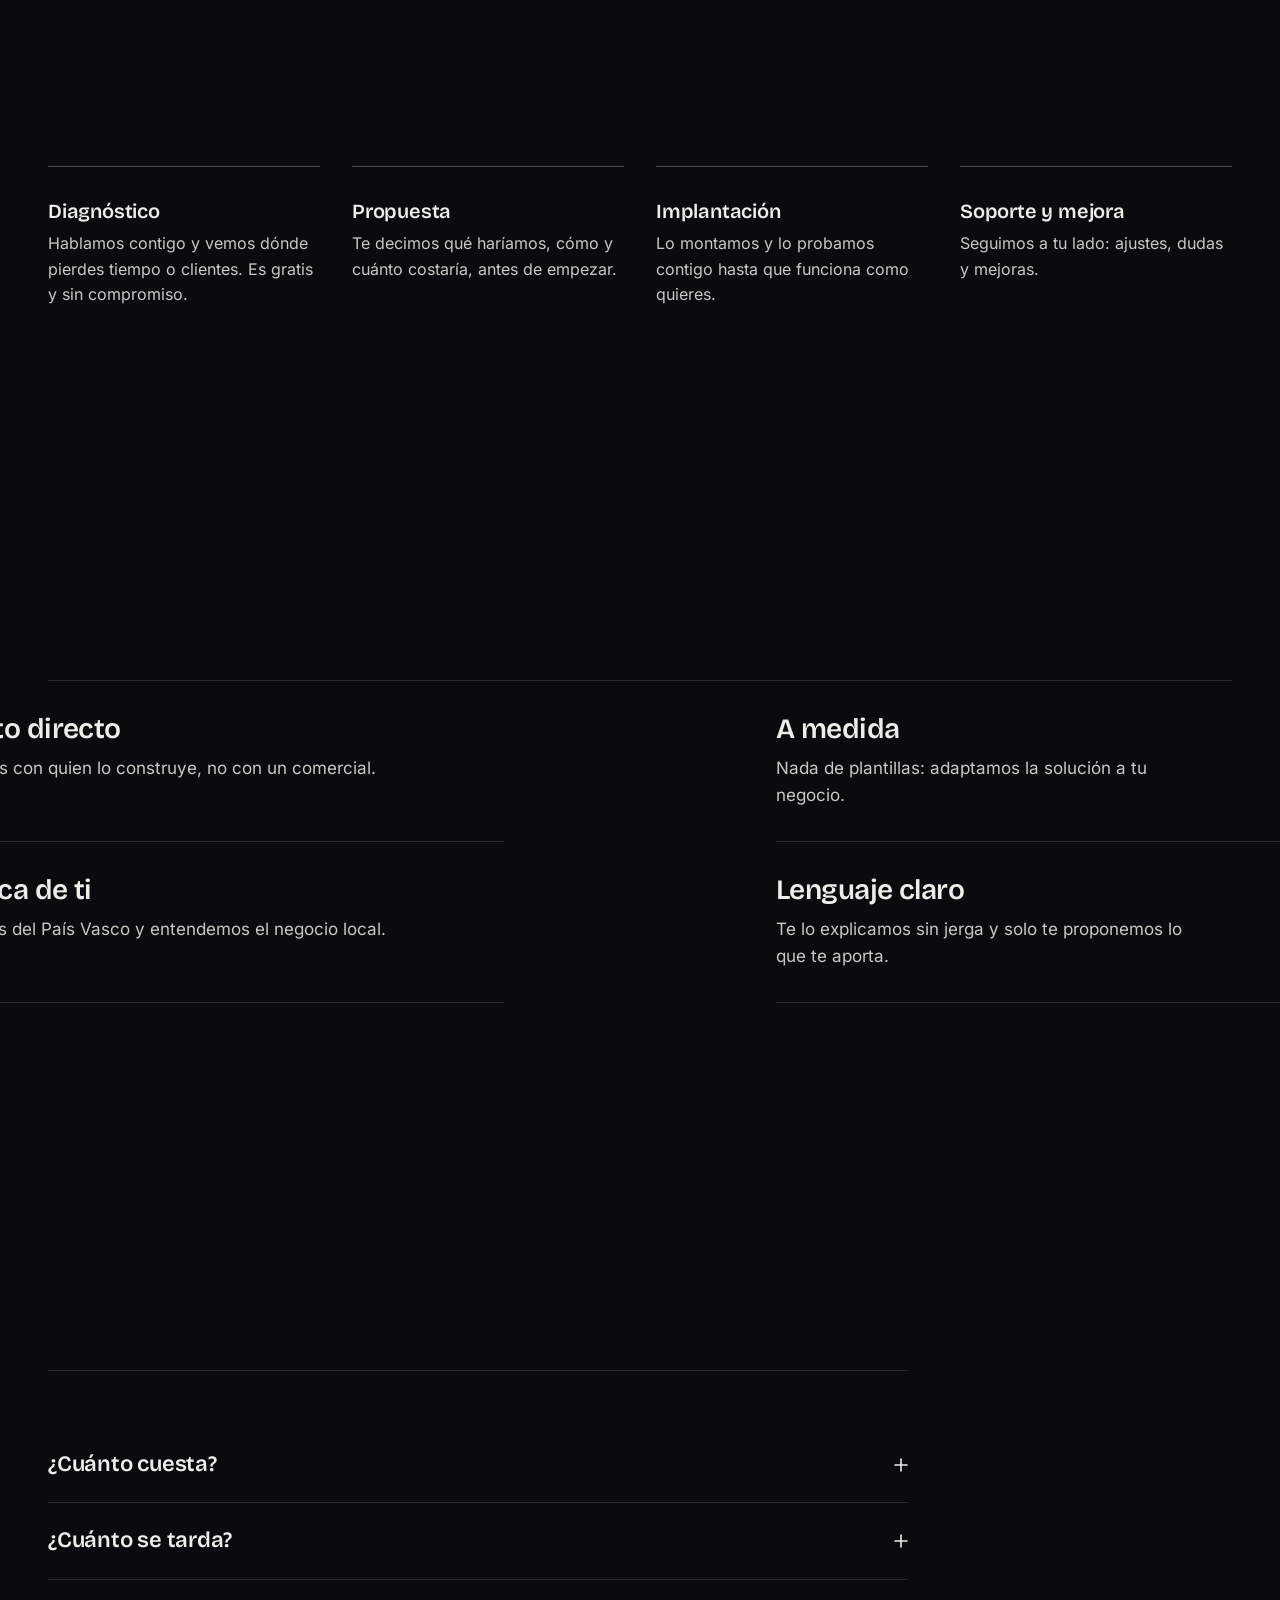
==== commit 7d61beee: "Revert "Hero: nuevo 'Un día en tu negocio' (reloj + lista) en lugar de tarjetas y zoom" This reverts" ====
--- a/index.html
+++ b/index.html
@@ -108,6 +108,8 @@
           <div class="face good"><div class="ico"><svg viewBox="0 0 24 24" fill="none" stroke="currentColor" stroke-width="1.6" stroke-linecap="round" stroke-linejoin="round" aria-hidden="true"><rect x="3" y="5" width="18" height="14" rx="2"/><path d="M3 7l9 6 9-6"/></svg></div><div><strong>Contacto atendido</strong><span>Registrado al momento</span></div></div>
         </div></li>
       </ul>
+
+      <div class="zoom" aria-hidden="true"><svg class="zoom-svg" viewBox="0 0 850 560" focusable="false"><path fill-rule="evenodd" d="M373.0 536.9C305.7 504.8 237.1 472.3 229.1 468.8L224.6 466.9L212.6 471.4C180.7 483.3 110.4 509.7 63.5 527.5C34.9 538.3 9.8 547.8 7.8 548.6L4.0 549.9L4.0 328.1L4.0 106.2L23.2 97.7C33.8 93.0 60.3 81.2 82.0 71.5C128.1 50.9 225.3 8.3 227.2 7.8C228.8 7.4 222.9 4.8 325.0 51.3C370.9 72.2 409.3 89.5 410.2 89.7C411.2 90.0 423.8 84.6 438.7 77.4C516.3 40.5 595.9 4.0 599.2 4.0C600.9 4.0 614.9 11.9 643.8 29.2L647.0 31.2L647.0 110.6C647.0 185.9 647.1 190.1 648.8 189.6C656.8 187.2 676.2 184.2 693.1 182.9C711.2 181.5 740.0 182.7 757.8 185.6L761.0 186.1L761.0 175.0L761.0 164.0L803.2 164.2L845.5 164.5L845.5 207.0L845.5 249.5L803.5 249.5L761.5 249.5L761.2 238.9L760.9 228.2L757.2 227.7C755.2 227.4 745.2 226.8 735.0 226.4C714.7 225.7 696.9 226.8 677.5 230.1C665.5 232.1 662.0 232.9 652.2 235.6L647.0 237.1L647.0 343.1L647.0 449.0L644.8 449.9C643.5 450.4 633.3 455.0 622.0 460.3C610.7 465.5 583.7 478.0 562.0 488.0C540.3 498.0 509.9 512.1 494.5 519.2C443.6 542.9 437.6 545.7 426.4 550.9C420.3 553.7 414.7 556.0 413.9 555.9C413.1 555.9 394.7 547.3 373.0 536.9ZM455.9 481.0C471.1 473.9 508.5 456.4 539.0 442.2L594.5 416.3L594.8 339.1L595.0 261.9L591.3 264.7C579.3 273.5 566.6 284.5 550.0 300.4C520.0 329.0 500.8 343.6 478.1 355.0C466.0 361.0 448.2 367.2 435.8 369.6L427.0 371.3L427.0 432.7C427.0 466.4 427.3 494.0 427.6 494.0C427.9 494.0 440.6 488.2 455.9 481.0ZM399.0 432.6L399.0 372.1L393.2 371.5C383.1 370.4 363.1 366.0 352.6 362.6C339.2 358.2 327.1 353.0 302.7 341.1C291.6 335.7 278.4 329.6 273.5 327.7C264.3 324.0 248.5 319.8 247.5 320.8C247.2 321.1 247.0 343.8 247.0 371.2L247.0 421.1L261.2 428.0C269.1 431.7 295.1 444.0 319.1 455.3C343.1 466.7 370.8 479.7 380.6 484.4C390.4 489.0 398.6 492.9 398.8 492.9C398.9 493.0 399.0 465.8 399.0 432.6ZM82.0 466.0C94.9 461.2 126.0 449.5 151.0 440.0C176.0 430.6 201.6 421.0 207.8 418.7L219.0 414.6L219.0 367.7L219.0 320.8L215.2 321.5C209.3 322.5 193.5 327.4 182.0 331.7L171.5 335.7L169.7 342.6C165.4 359.1 152.3 371.0 135.1 374.1C117.6 377.2 99.2 367.4 90.9 350.5C87.7 343.9 87.5 343.0 87.5 332.5C87.5 322.1 87.7 321.2 90.8 314.7C102.2 291.4 131.0 283.1 151.8 297.1L156.2 300.1L173.3 291.6C190.2 283.3 204.9 277.9 214.2 276.5L219.0 275.8L219.0 171.4C219.0 114.0 218.8 67.0 218.6 67.0C217.3 67.0 116.3 112.0 77.2 130.0L55.0 140.2L55.0 308.2C55.0 467.8 55.1 476.2 56.8 475.5C57.7 475.1 69.1 470.8 82.0 466.0ZM399.0 233.8L399.0 140.5L383.2 133.3C374.6 129.4 340.8 114.0 308.2 99.1C275.5 84.2 248.4 72.0 247.9 72.0C247.4 72.0 247.0 112.5 247.0 173.5L247.0 275.0L250.0 275.0C262.3 275.0 286.3 283.2 317.0 298.0C347.1 312.5 357.6 316.9 370.5 320.9C378.9 323.5 392.9 326.6 397.8 326.9C398.7 327.0 399.0 307.7 399.0 233.8ZM438.0 322.9C453.0 318.8 471.1 308.7 489.0 294.6C493.7 290.9 506.0 279.8 516.5 270.0C548.3 240.2 561.6 229.5 583.8 216.3L595.0 209.6L595.0 135.3C595.0 64.8 594.9 61.0 593.2 61.8C592.3 62.3 577.3 69.2 560.0 77.0C524.4 93.2 485.7 111.2 450.8 128.1L427.1 139.5L427.0 232.2C427.0 320.3 427.1 325.0 428.8 325.0C429.7 325.0 433.9 324.1 438.0 322.9Z"/></svg></div>
 
       <div class="outro">
         <p>Tú atiendes a tus clientes. Indusia se ocupa de todo lo demás.</p>
--- a/styles.css
+++ b/styles.css
@@ -94,9 +94,9 @@
 .face.bad .ico{background:rgba(255,138,122,.12);color:var(--danger)}
 
 /* hero animado: la transformación */
-.hero.is-live{height:560vh;padding:0}
+.hero.is-live{height:660vh;padding:0}
 .hero.is-live .stage{position:sticky;top:64px;height:calc(100vh - 64px);height:calc(100svh - 64px);overflow:hidden;
-  --s:0;--m:0;--c:0;--b:0;--b2:0;--i:1;--t1:0;--t2:0;--t3:0;--o:0;--ctr:0}
+  --s:0;--m:0;--c:0;--b:0;--b2:0;--i:1;--t1:0;--t2:0;--t3:0;--o:0;--ctr:0;--zx:0;--zk:0;--zf:0;--zo:0;--zs:1;--zt:0}
 .hero.is-live .wrap{height:100%;position:relative;display:block}
 .hero.is-live .intro{position:absolute;left:0;top:50%;transform:translateY(-52%);max-width:min(620px,52%);z-index:4;opacity:var(--i);
   translate:0 calc((1 - var(--i)) * -24px)}
@@ -107,9 +107,9 @@
 .hero.is-live .ti{position:absolute;inset:0;margin:0;text-align:center;font:700 clamp(2.25rem,5.4vw,4.5rem)/1 var(--display);letter-spacing:-.03em;text-wrap:balance}
 .hero.is-live .t1{opacity:var(--t1);translate:0 calc((1 - var(--t1)) * 28px)}
 .hero.is-live .t2{opacity:var(--t2);translate:0 calc((1 - var(--t2)) * 28px);color:var(--lime)}
-.hero.is-live .t3{opacity:var(--t3);translate:0 calc((1 - var(--t3)) * 28px)}
-
-.hero.is-live .counter{display:flex;align-items:baseline;gap:10px;position:absolute;left:50%;top:calc(5% + clamp(3.25rem,7.4vw,5.6rem));transform:translateX(-50%);z-index:4;opacity:var(--ctr);
+.hero.is-live .t3{opacity:calc(var(--t3) * (1 - var(--zx)));translate:0 calc((1 - var(--t3)) * 28px)}
+
+.hero.is-live .counter{display:flex;align-items:baseline;gap:10px;position:absolute;left:50%;top:calc(5% + clamp(3.25rem,7.4vw,5.6rem));transform:translateX(-50%);z-index:4;opacity:calc(var(--ctr) * (1 - var(--zx)));
   padding:8px 16px;border-radius:999px;border:1px solid rgba(255,138,122,.5);background:var(--ink-2);color:var(--danger);transition:color .3s,border-color .3s}
 .hero.is-live .counter b{font:700 1.5rem/1 var(--display);font-variant-numeric:tabular-nums;min-width:1ch;text-align:right}
 .hero.is-live .counter span{font-size:.9375rem;white-space:nowrap}
@@ -122,13 +122,13 @@
 .hero.is-live .cards{display:block;position:absolute;inset:0;margin:0;z-index:2;
   --W:min(520px,38vw);--H:min(250px,28vh);--cw:clamp(190px,21vw,250px);--ch:88px;--gap:16px;--gyo:calc(var(--ch) * .35);--cyo:0px;--gs:1}
 @media(min-width:1400px){.hero.is-live .cards{--gs:1.2}}
-.hero.is-live .card{opacity:clamp(0,calc((var(--s) - .22) * 3),1);position:absolute;left:50%;top:50%;width:var(--cw);height:var(--ch);margin:calc(var(--ch) / -2) 0 0 calc(var(--cw) / -2);
+.hero.is-live .card{opacity:calc(clamp(0,calc((var(--s) - .22) * 3),1) * (1 - var(--zf)));position:absolute;left:50%;top:50%;width:var(--cw);height:var(--ch);margin:calc(var(--ch) / -2) 0 0 calc(var(--cw) / -2);
   --mi:clamp(0,calc(var(--m) * 1.5 - var(--i0) * .07),1);
   --ci:clamp(0,calc(var(--c) * 1.5 - var(--i0) * .1),1);
   --px:calc(((var(--clx) * (1 - var(--s)) + var(--scx) * var(--s)) * var(--W)) * (1 - var(--mi)) + var(--gx) * (var(--cw) + var(--gap)) * var(--gs) * var(--mi));
   --py:calc(((var(--cly) * (1 - var(--s)) + var(--scy) * var(--s)) * var(--H) + var(--cyo) * (1 - var(--s))) * (1 - var(--mi)) + (var(--gy) * (var(--ch) + var(--gap)) * var(--gs) + var(--gyo)) * var(--mi) - var(--o) * var(--lift,0px));
   --rot:calc((var(--r1) * (1 - var(--s)) + var(--r2) * var(--s)) * (1 - var(--mi)) * 1deg);
-  translate:var(--px) var(--py);rotate:var(--rot);scale:calc(1 + (var(--gs) - 1) * var(--mi));will-change:translate,rotate,scale}
+  translate:calc(var(--px) * (1 - var(--zk))) calc(var(--py) * (1 - var(--zk)));rotate:var(--rot);scale:calc((1 + (var(--gs) - 1) * var(--mi)) * (1 - var(--zk) * .82));will-change:translate,rotate,scale}
 .hero.is-live .card .float{height:100%;padding:0;position:relative;
   border-color:color-mix(in srgb,color-mix(in srgb,var(--lime) calc(var(--ci) * 100%),var(--danger)) 55%,transparent);
   animation:drift var(--dur) ease-in-out infinite;--k:calc(1 - var(--ci))}
@@ -151,13 +151,20 @@
 .hero.is-live .card:nth-child(7){--i0:6;--clx:.66;--cly:.85;--r1:3;--scx:.45;--scy:.45;--r2:-4;--gx:.5;--gy:.5;--dx:6px;--dy:4px;--dr:2deg;--dur:3.6s}
 .hero.is-live .card:nth-child(8){--i0:7;--clx:.98;--cly:.95;--r1:-7;--scx:.95;--scy:.8;--r2:6;--gx:1.5;--gy:.5;--dx:-5px;--dy:-5px;--dr:-2deg;--dur:4.8s}
 
-.hero.is-live .outro{display:block;position:absolute;left:0;right:0;bottom:5%;text-align:center;z-index:4;opacity:var(--o);translate:0 calc((1 - var(--o)) * 24px);pointer-events:none}
+/* zoom final: el logo aparece en el centro y la cámara entra por el hueco de la derecha (60% / 25% del dibujo) */
+.zoom{display:none}
+.hero.is-live .zoom{display:block;position:absolute;left:50%;top:50%;z-index:3;pointer-events:none;
+  --zw:min(46vw,440px);width:var(--zw);aspect-ratio:850 / 560;margin:calc(var(--zw) * -.3294) 0 0 calc(var(--zw) / -2);
+  opacity:var(--zo);translate:calc(var(--zt) * var(--zw) * -.1) calc(var(--zt) * var(--zw) * .1647);
+  scale:var(--zs);transform-origin:60% 25%}
+.zoom-svg{display:block;width:100%;height:100%;fill:var(--lime)}
+.hero.is-live .outro{display:block;position:absolute;left:0;right:0;bottom:5%;text-align:center;z-index:4;opacity:calc(var(--o) * (1 - var(--zx)));translate:0 calc((1 - var(--o)) * 24px);pointer-events:none}
 .hero.is-live.outro-on .outro{pointer-events:auto}
 .outro p{font:700 clamp(1.375rem,2.8vw,2.125rem)/1.12 var(--display);letter-spacing:-.02em;max-width:20em;margin:0 auto;text-wrap:balance}
 .outro .cta-row{justify-content:center;margin-top:var(--s3)}
 
 @media(max-width:899px){
-  .hero.is-live{height:520vh}
+  .hero.is-live{height:620vh}
   .hero.is-live .intro{top:24px;transform:none;max-width:none;right:0}
   .hero.is-live h1{font-size:clamp(2.5rem,12vw,3.5rem)}
   .hero.is-live .lead{font-size:1.0625rem;margin-top:var(--s2)}
@@ -178,6 +185,7 @@
   .hero.is-live .face strong{font-size:.875rem}
   .hero.is-live .face span{display:none}
   .hero.is-live .outro{bottom:3%}
+  .hero.is-live .zoom{--zw:min(72vw,360px)}
 }
 
 /* problema */
@@ -489,8 +497,8 @@
 /* pantallas bajas (portátiles con zoom): al final la cuadrícula sube y el título se retira para dejar sitio a la frase final */
 @media(min-width:900px) and (max-height:780px){
   .hero.is-live .cards{--lift:clamp(0px,calc(460px - 62vh),130px)}
-  .hero.is-live .t3{opacity:calc(var(--t3) * (1 - var(--o)))}
-  .hero.is-live .counter{opacity:calc(var(--ctr) * (1 - var(--o)))}
+  .hero.is-live .t3{opacity:calc(var(--t3) * (1 - var(--o)) * (1 - var(--zx)))}
+  .hero.is-live .counter{opacity:calc(var(--ctr) * (1 - var(--o)) * (1 - var(--zx)))}
 }
 @media(min-width:900px) and (max-height:650px){.hero.is-live .cards{--gs:.9}}
 
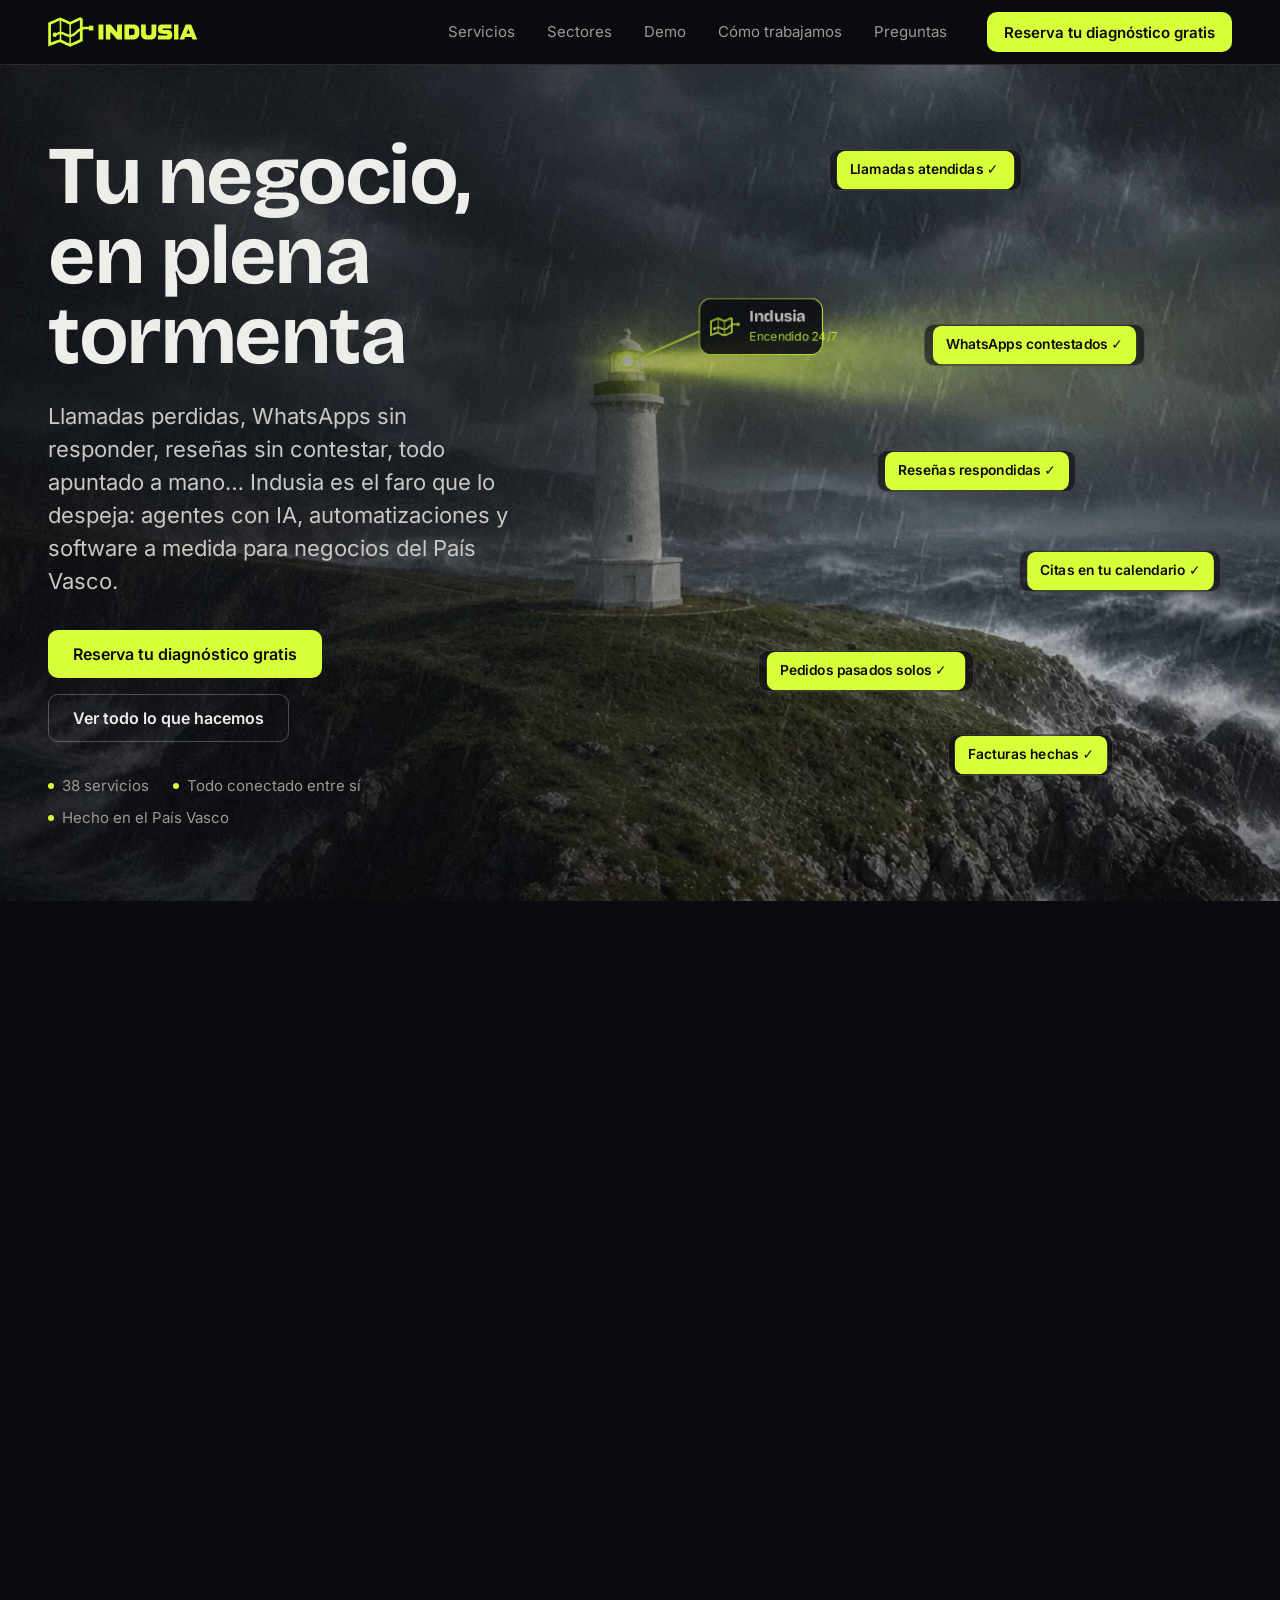
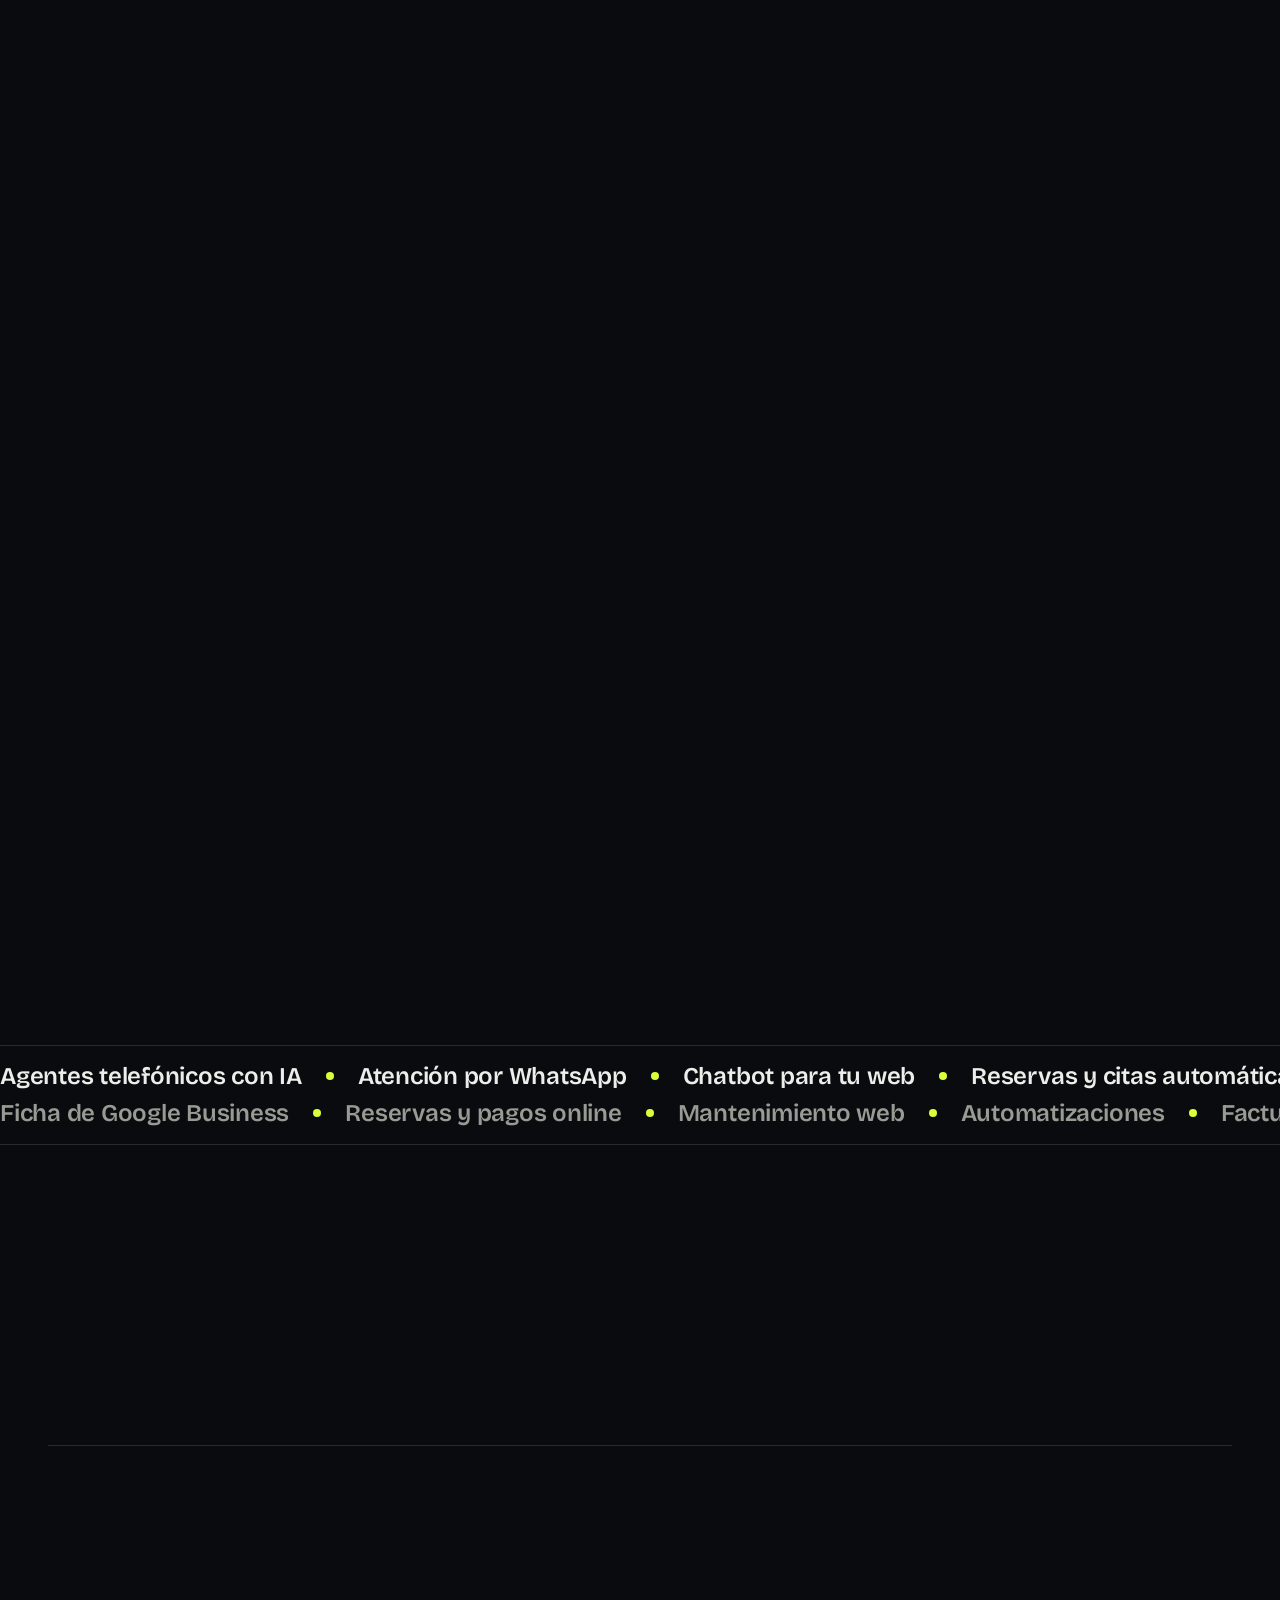
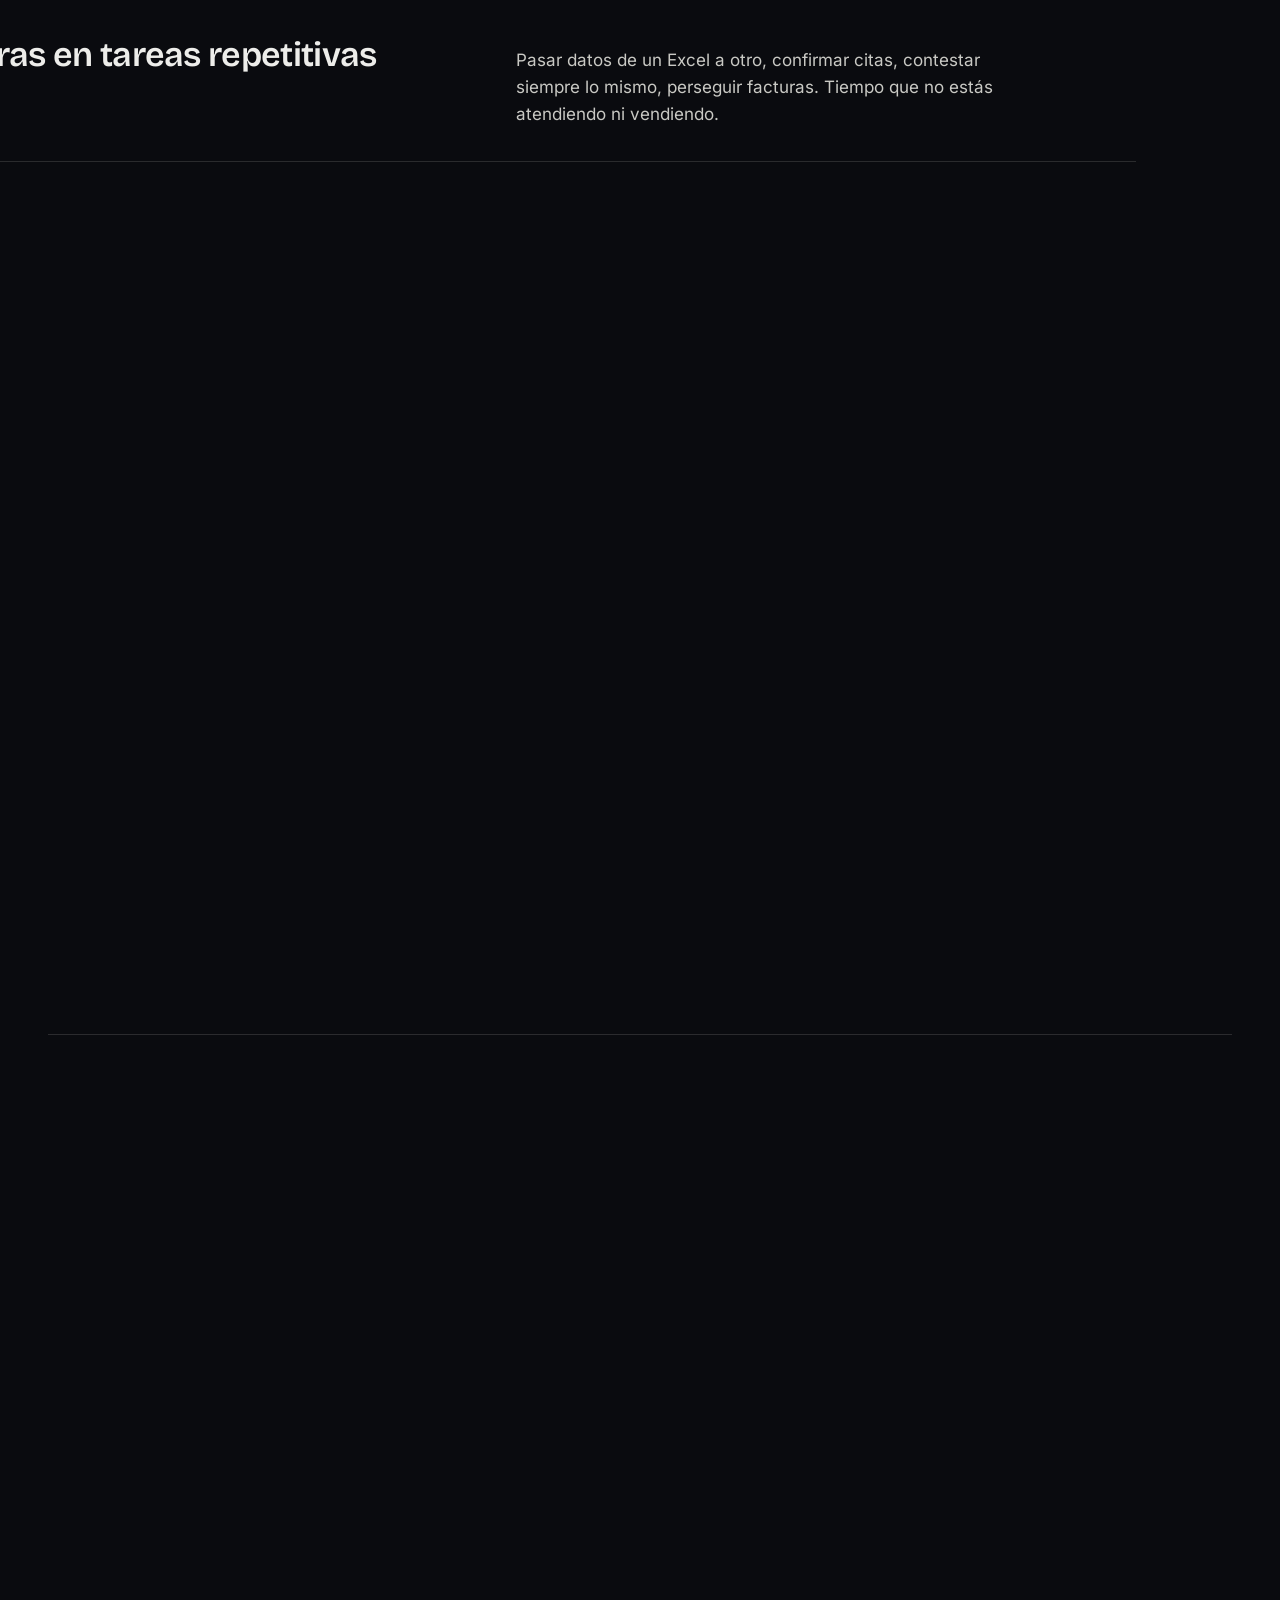
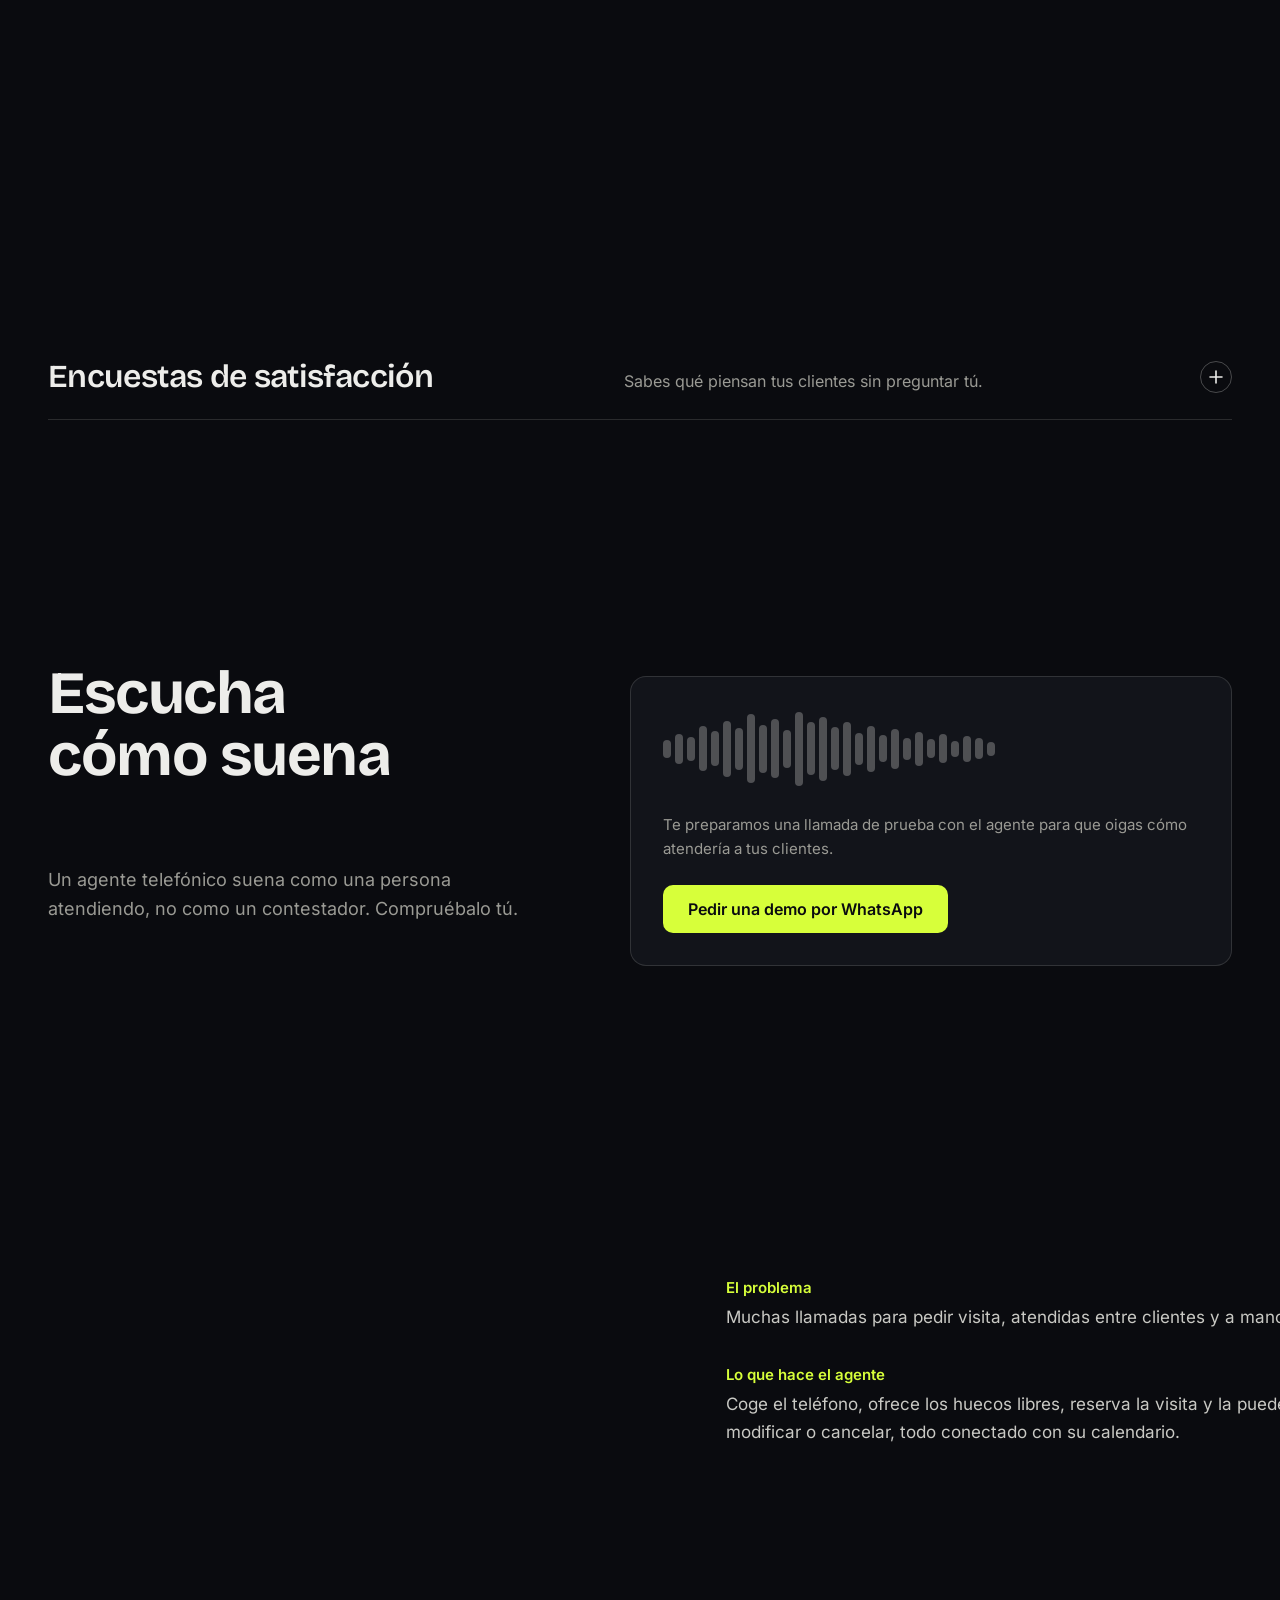
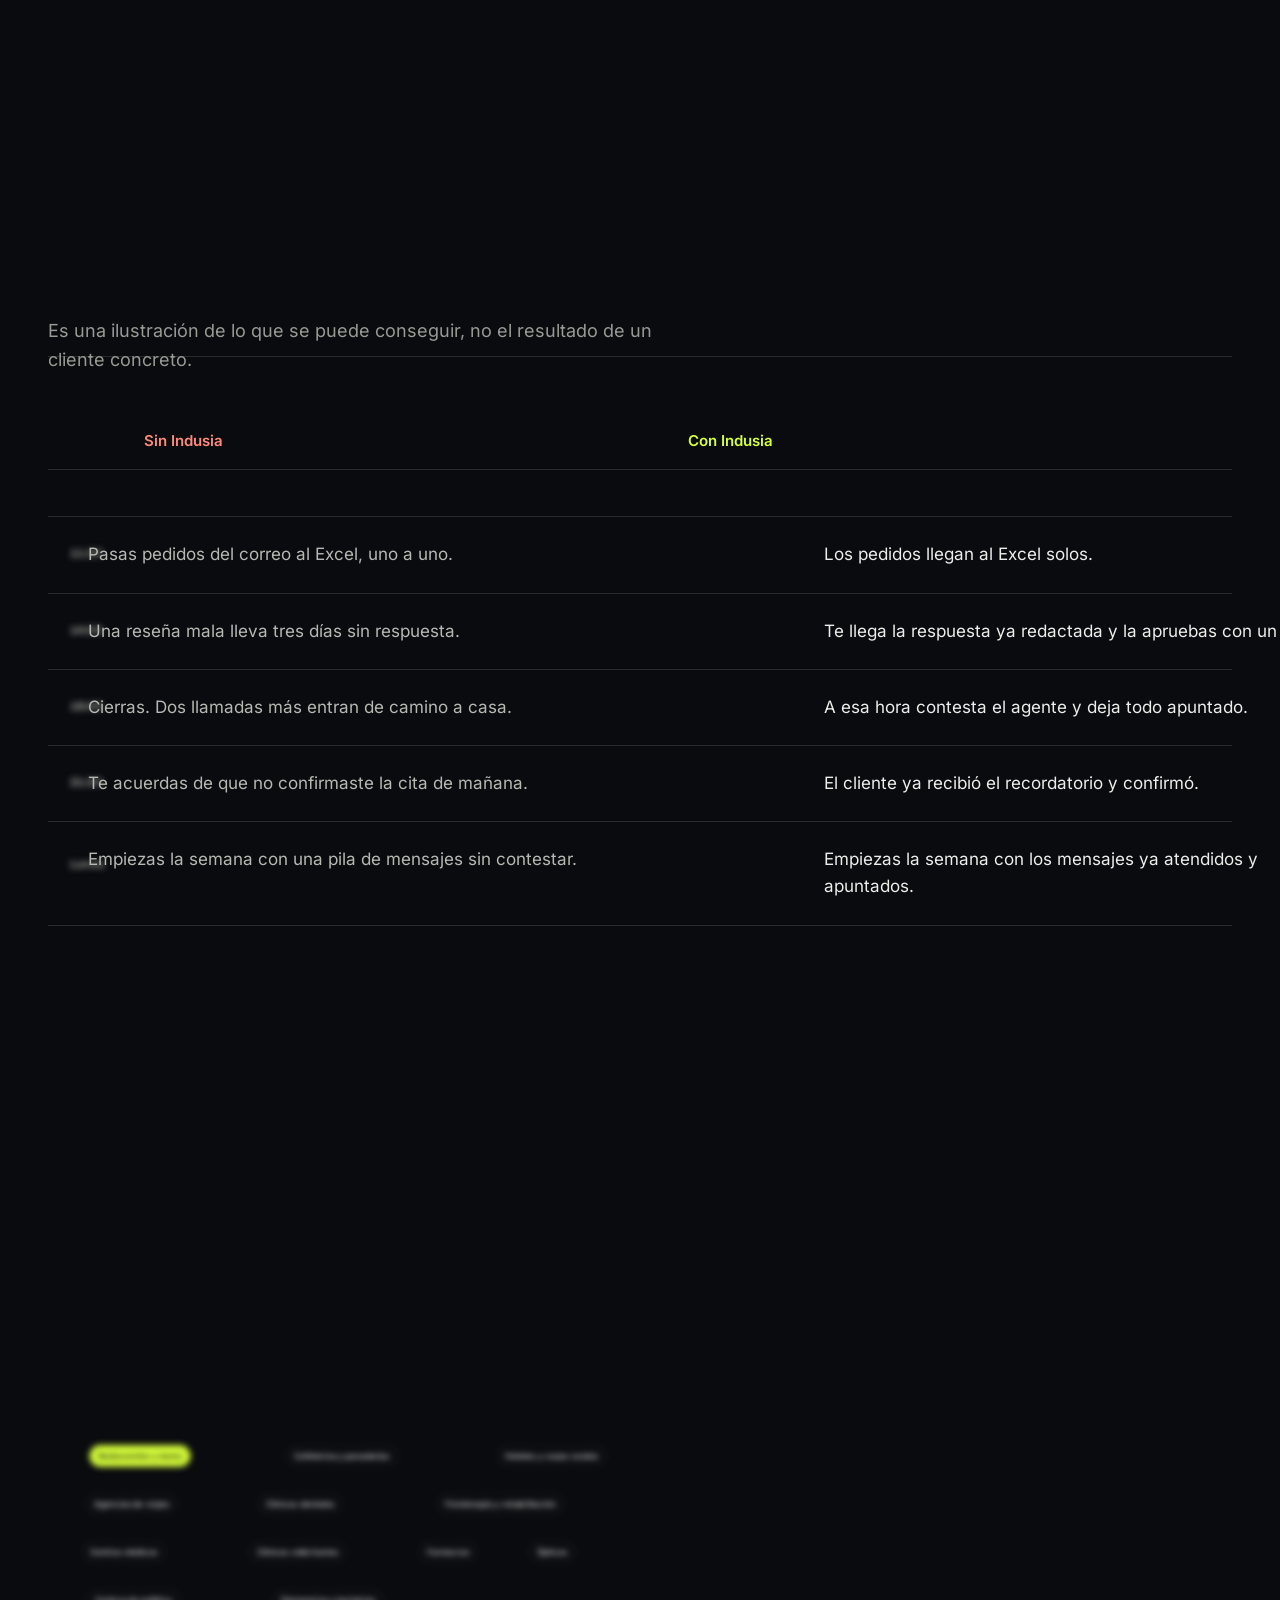
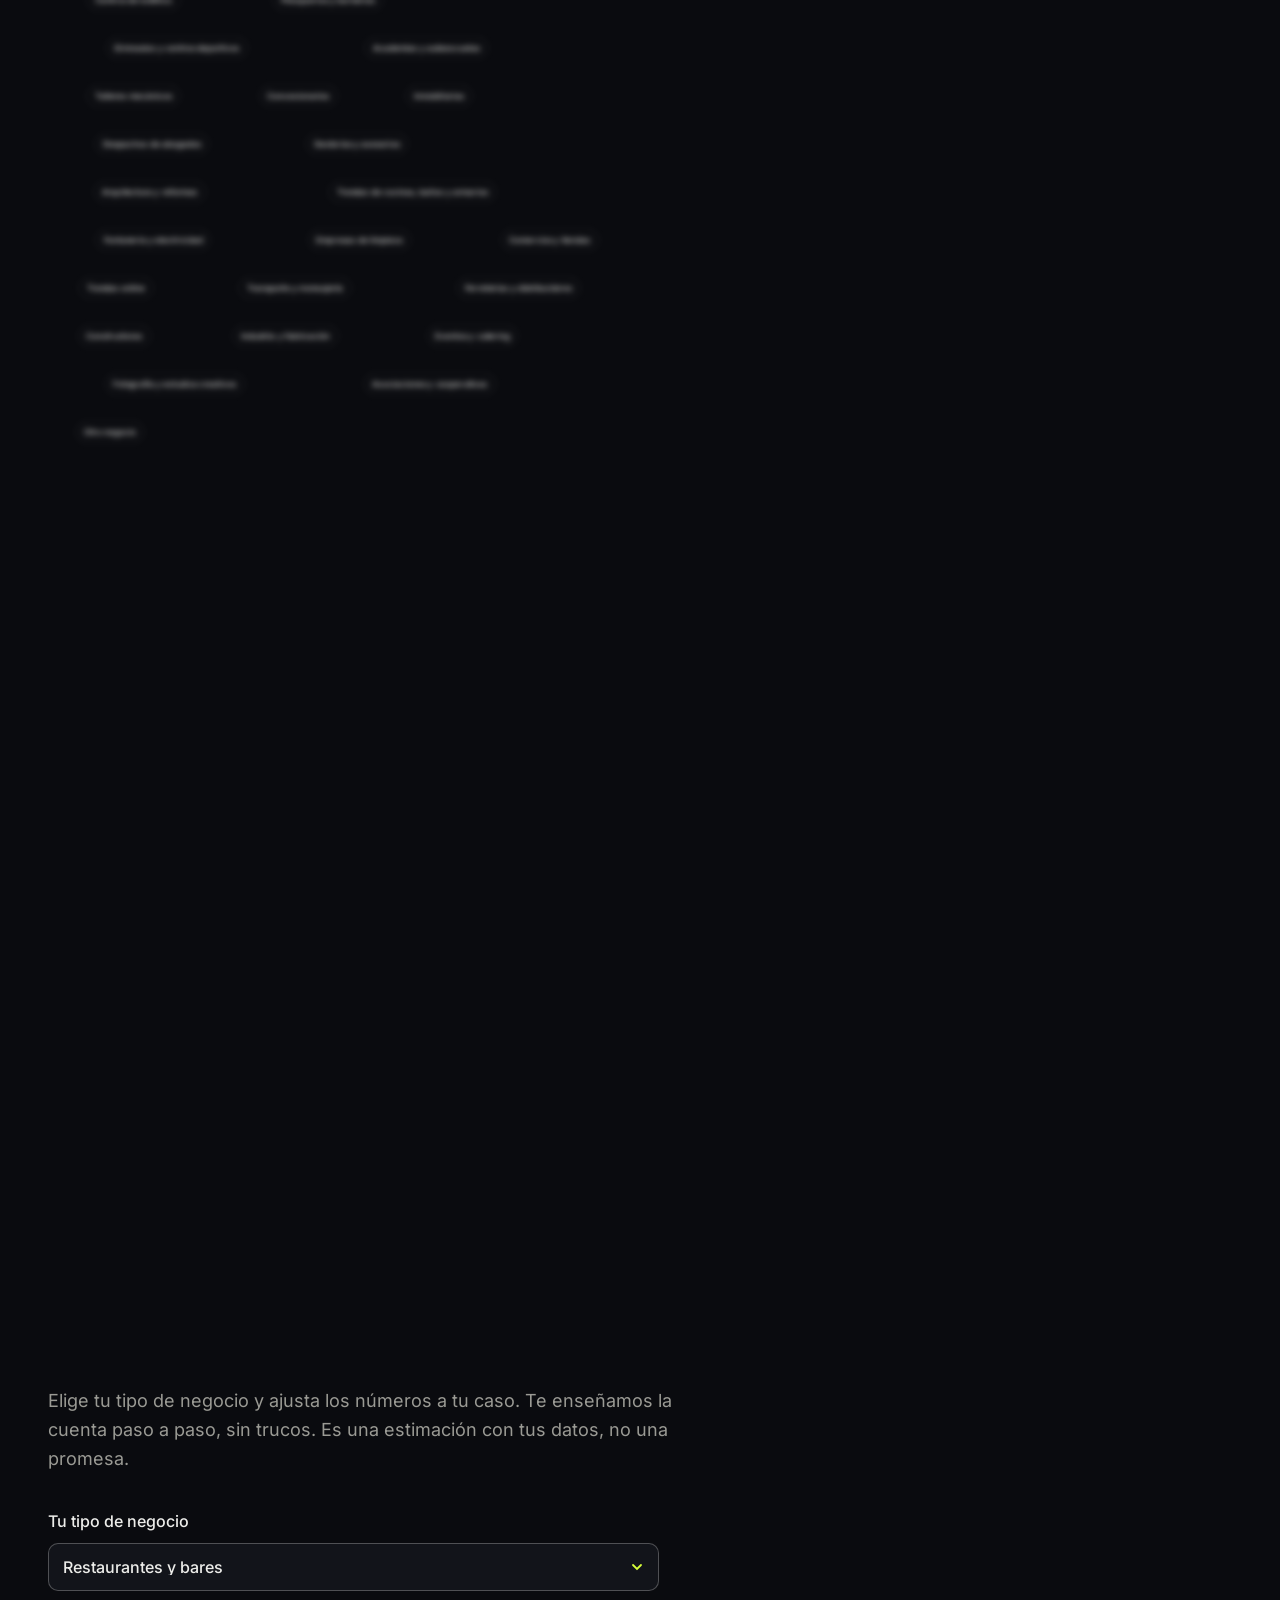
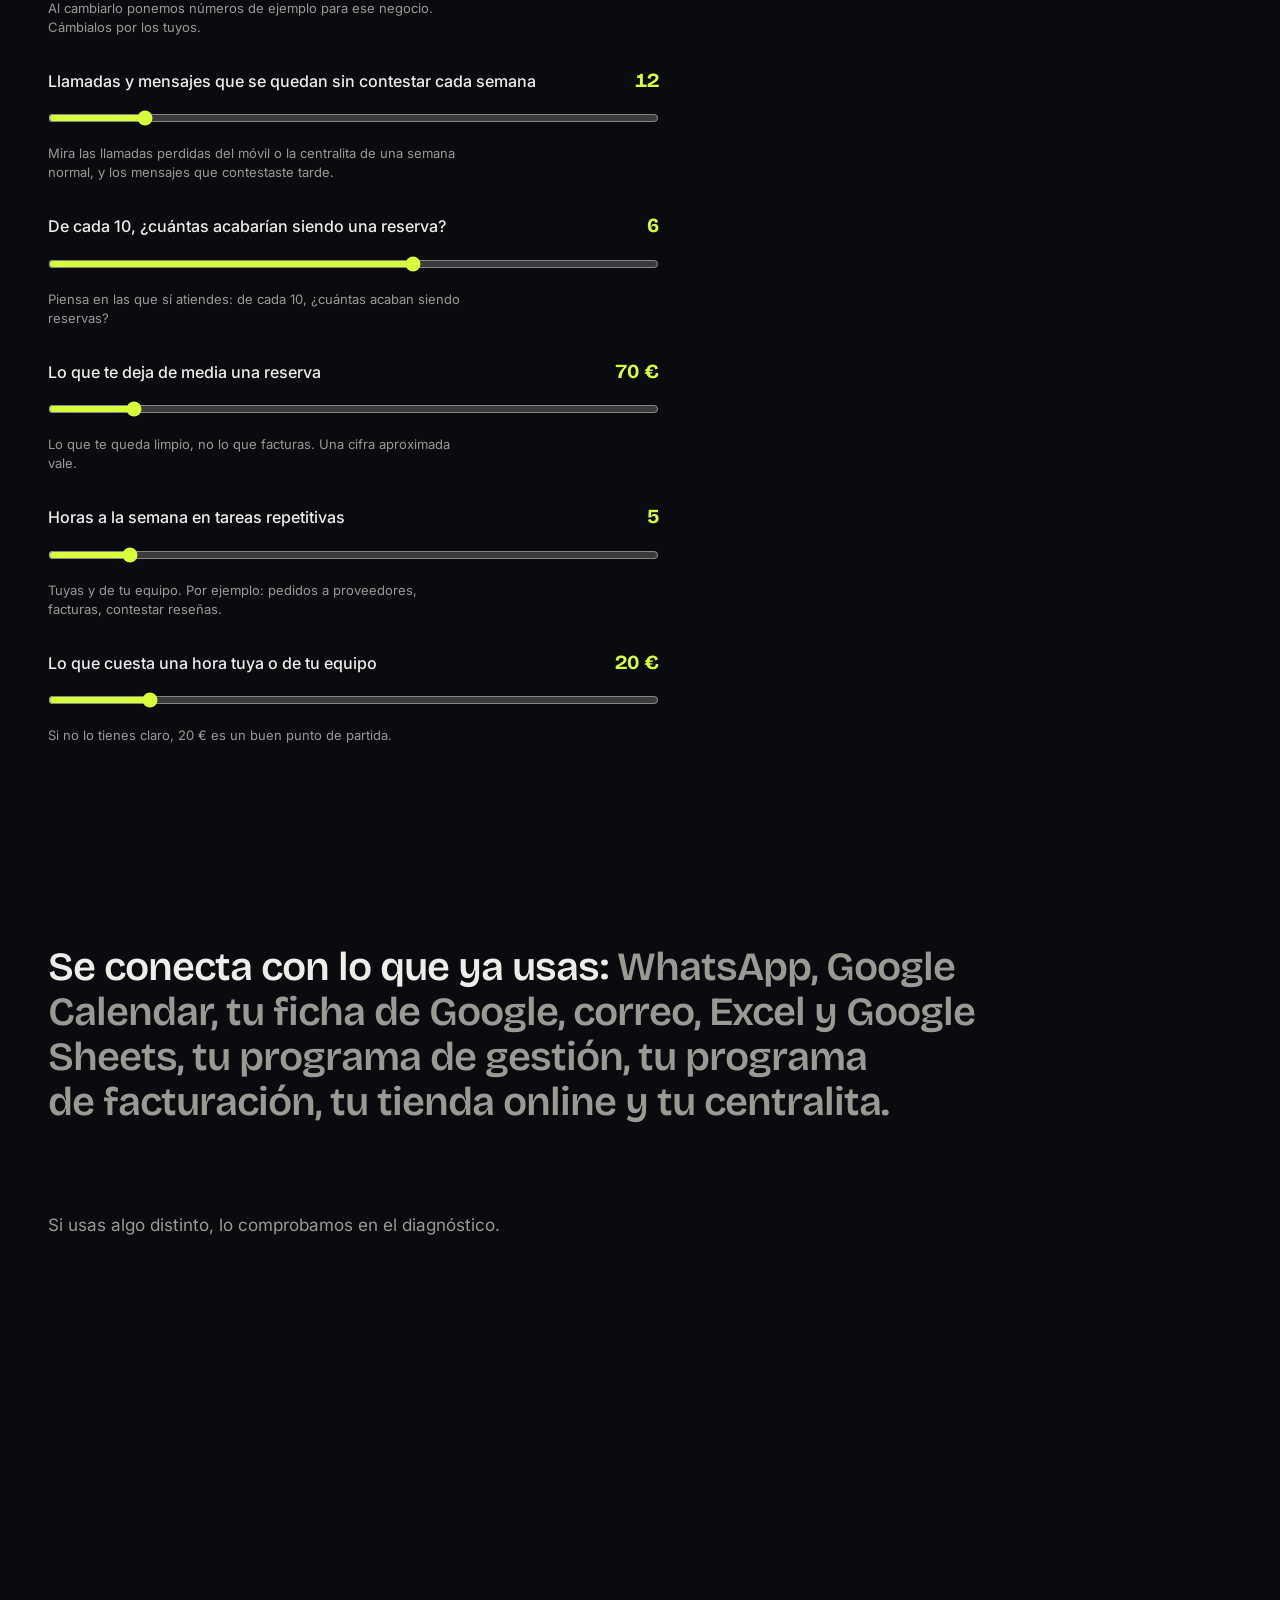
==== commit 18874fd6: "Hero nuevo: el faro de Indusia despeja la tormenta Paisaje real con tormenta en vídeo (lluvia, olas," ====
--- a/index.html
+++ b/index.html
@@ -17,6 +17,7 @@
 <meta property="og:image" content="https://indusia.net/og-image.png">
 <meta property="og:url" content="https://indusia.net/">
 <meta name="twitter:card" content="summary_large_image">
+<link rel="preload" href="img/faro-tormenta.webp" as="image" fetchpriority="high">
 <link rel="preload" href="fonts/bricolage.woff2" as="font" type="font/woff2" crossorigin>
 <link rel="preload" href="fonts/inter.woff2" as="font" type="font/woff2" crossorigin>
 <link rel="stylesheet" href="styles.css">
@@ -45,74 +46,54 @@
 
 <section class="hero" id="inicio">
   <div class="stage">
+    <div class="scene" aria-hidden="true">
+      <div class="frame">
+        <div class="layer l-storm" data-video="video/faro-tormenta.mp4"><img src="img/faro-tormenta.webp" alt="" width="1280" height="720" fetchpriority="high" decoding="async"></div>
+        <div class="layer l-sun" data-video="video/faro-sol.mp4"><img src="img/faro-sol.webp" alt="" width="1280" height="720" decoding="async"></div>
+        <div class="ring"></div>
+        <div class="marker" aria-hidden="true">
+          <span class="mk-dot"></span>
+          <span class="mk-line"></span>
+          <span class="mk-tag"><svg class="mk-logo" aria-hidden="true" focusable="false" xmlns="http://www.w3.org/2000/svg" viewBox="0 0 850 560"><path transform="translate(0.0 0.0) scale(1.0000)" fill="#D7FF3A" fill-rule="evenodd" d="M373.0 536.9C305.7 504.8 237.1 472.3 229.1 468.8L224.6 466.9L212.6 471.4C180.7 483.3 110.4 509.7 63.5 527.5C34.9 538.3 9.8 547.8 7.8 548.6L4.0 549.9L4.0 328.1L4.0 106.2L23.2 97.7C33.8 93.0 60.3 81.2 82.0 71.5C128.1 50.9 225.3 8.3 227.2 7.8C228.8 7.4 222.9 4.8 325.0 51.3C370.9 72.2 409.3 89.5 410.2 89.7C411.2 90.0 423.8 84.6 438.7 77.4C516.3 40.5 595.9 4.0 599.2 4.0C600.9 4.0 614.9 11.9 643.8 29.2L647.0 31.2L647.0 110.6C647.0 185.9 647.1 190.1 648.8 189.6C656.8 187.2 676.2 184.2 693.1 182.9C711.2 181.5 740.0 182.7 757.8 185.6L761.0 186.1L761.0 175.0L761.0 164.0L803.2 164.2L845.5 164.5L845.5 207.0L845.5 249.5L803.5 249.5L761.5 249.5L761.2 238.9L760.9 228.2L757.2 227.7C755.2 227.4 745.2 226.8 735.0 226.4C714.7 225.7 696.9 226.8 677.5 230.1C665.5 232.1 662.0 232.9 652.2 235.6L647.0 237.1L647.0 343.1L647.0 449.0L644.8 449.9C643.5 450.4 633.3 455.0 622.0 460.3C610.7 465.5 583.7 478.0 562.0 488.0C540.3 498.0 509.9 512.1 494.5 519.2C443.6 542.9 437.6 545.7 426.4 550.9C420.3 553.7 414.7 556.0 413.9 555.9C413.1 555.9 394.7 547.3 373.0 536.9ZM455.9 481.0C471.1 473.9 508.5 456.4 539.0 442.2L594.5 416.3L594.8 339.1L595.0 261.9L591.3 264.7C579.3 273.5 566.6 284.5 550.0 300.4C520.0 329.0 500.8 343.6 478.1 355.0C466.0 361.0 448.2 367.2 435.8 369.6L427.0 371.3L427.0 432.7C427.0 466.4 427.3 494.0 427.6 494.0C427.9 494.0 440.6 488.2 455.9 481.0ZM399.0 432.6L399.0 372.1L393.2 371.5C383.1 370.4 363.1 366.0 352.6 362.6C339.2 358.2 327.1 353.0 302.7 341.1C291.6 335.7 278.4 329.6 273.5 327.7C264.3 324.0 248.5 319.8 247.5 320.8C247.2 321.1 247.0 343.8 247.0 371.2L247.0 421.1L261.2 428.0C269.1 431.7 295.1 444.0 319.1 455.3C343.1 466.7 370.8 479.7 380.6 484.4C390.4 489.0 398.6 492.9 398.8 492.9C398.9 493.0 399.0 465.8 399.0 432.6ZM82.0 466.0C94.9 461.2 126.0 449.5 151.0 440.0C176.0 430.6 201.6 421.0 207.8 418.7L219.0 414.6L219.0 367.7L219.0 320.8L215.2 321.5C209.3 322.5 193.5 327.4 182.0 331.7L171.5 335.7L169.7 342.6C165.4 359.1 152.3 371.0 135.1 374.1C117.6 377.2 99.2 367.4 90.9 350.5C87.7 343.9 87.5 343.0 87.5 332.5C87.5 322.1 87.7 321.2 90.8 314.7C102.2 291.4 131.0 283.1 151.8 297.1L156.2 300.1L173.3 291.6C190.2 283.3 204.9 277.9 214.2 276.5L219.0 275.8L219.0 171.4C219.0 114.0 218.8 67.0 218.6 67.0C217.3 67.0 116.3 112.0 77.2 130.0L55.0 140.2L55.0 308.2C55.0 467.8 55.1 476.2 56.8 475.5C57.7 475.1 69.1 470.8 82.0 466.0ZM399.0 233.8L399.0 140.5L383.2 133.3C374.6 129.4 340.8 114.0 308.2 99.1C275.5 84.2 248.4 72.0 247.9 72.0C247.4 72.0 247.0 112.5 247.0 173.5L247.0 275.0L250.0 275.0C262.3 275.0 286.3 283.2 317.0 298.0C347.1 312.5 357.6 316.9 370.5 320.9C378.9 323.5 392.9 326.6 397.8 326.9C398.7 327.0 399.0 307.7 399.0 233.8ZM438.0 322.9C453.0 318.8 471.1 308.7 489.0 294.6C493.7 290.9 506.0 279.8 516.5 270.0C548.3 240.2 561.6 229.5 583.8 216.3L595.0 209.6L595.0 135.3C595.0 64.8 594.9 61.0 593.2 61.8C592.3 62.3 577.3 69.2 560.0 77.0C524.4 93.2 485.7 111.2 450.8 128.1L427.1 139.5L427.0 232.2C427.0 320.3 427.1 325.0 428.8 325.0C429.7 325.0 433.9 324.1 438.0 322.9Z"/></svg><span><b>Indusia</b><small>Encendido 24/7</small></span></span>
+        </div>
+      </div>
+    </div>
+    <div class="vig" aria-hidden="true"></div>
+    <div class="grain" aria-hidden="true"></div>
+    <div class="shade sh-l" aria-hidden="true"></div>
+    <div class="shade sh-c" aria-hidden="true"></div>
+    <div class="ink" aria-hidden="true"></div>
     <div class="wrap">
-      <div class="intro">
-        <h1>Tu negocio, en piloto automático</h1>
-        <p class="lead">Agentes que atienden tu teléfono y tu WhatsApp, reseñas automáticas, páginas web, apps y automatizaciones a medida para negocios del País Vasco. Todo conectado y trabajando por ti, también cuando cierras.</p>
-        <div class="cta-row">
-          <a class="btn btn-primary" href="#contacto">Reserva tu diagnóstico gratis</a>
-          <a class="btn btn-ghost" href="#servicios">Ver todo lo que hacemos</a>
-        </div>
-        <ul class="facts">
-          <li>38 servicios</li>
-          <li>Todo conectado entre sí</li>
-          <li>Hecho en el País Vasco</li>
-        </ul>
-      </div>
-
-      <div class="sys" aria-hidden="true">
-        <svg class="sys-svg" viewBox="0 0 640 640" aria-hidden="true" focusable="false"><circle class="orb o0" cx="320" cy="320" r="140"/><circle class="orb o1" cx="320" cy="320" r="205"/><circle class="orb o2" cx="320" cy="320" r="268"/><circle class="scan" cx="320" cy="320" r="140"/><circle class="scan s2" cx="320" cy="320" r="268"/><path id="ln0" class="ln" d="M320.0 238.0Q286.0 190.5 320.0 143.0"/><path id="ln1" class="ln" d="M370.5 255.4Q445.9 214.1 467.8 130.9"/><path id="ln2" class="ln" d="M391.0 279.0Q415.2 225.8 473.3 231.5"/><path id="ln3" class="ln" d="M401.2 331.4Q474.7 376.1 557.7 353.4"/><path id="ln4" class="ln" d="M391.0 361.0Q449.2 355.3 473.3 408.5"/><path id="ln5" class="ln" d="M350.7 396.0Q348.8 482.0 409.9 542.5"/><path id="ln6" class="ln" d="M320.0 402.0Q354.0 449.5 320.0 497.0"/><path id="ln7" class="ln" d="M269.5 384.6Q194.1 425.9 172.2 509.1"/><path id="ln8" class="ln" d="M249.0 361.0Q224.8 414.2 166.7 408.5"/><path id="ln9" class="ln" d="M238.8 308.6Q165.3 263.9 82.3 286.6"/><path id="ln10" class="ln" d="M249.0 279.0Q190.8 284.7 166.7 231.5"/><path id="ln11" class="ln" d="M289.3 244.0Q291.2 158.0 230.1 97.5"/><g class="pu"><circle r="11" class="pu-h"/><circle r="4.5"/><animateMotion dur="2.6s" begin="-20.8s" repeatCount="indefinite" keyPoints="1;0" keyTimes="0;1" calcMode="linear"><mpath href="#ln0"/></animateMotion></g><g class="pu"><circle r="11" class="pu-h"/><circle r="4.5"/><animateMotion dur="2.6s" begin="-20.37s" repeatCount="indefinite" keyPoints="0;1" keyTimes="0;1" calcMode="linear"><mpath href="#ln1"/></animateMotion></g><g class="pu"><circle r="11" class="pu-h"/><circle r="4.5"/><animateMotion dur="2.6s" begin="-19.94s" repeatCount="indefinite" keyPoints="1;0" keyTimes="0;1" calcMode="linear"><mpath href="#ln2"/></animateMotion></g><g class="pu"><circle r="11" class="pu-h"/><circle r="4.5"/><animateMotion dur="2.6s" begin="-19.51s" repeatCount="indefinite" keyPoints="0;1" keyTimes="0;1" calcMode="linear"><mpath href="#ln3"/></animateMotion></g><g class="pu"><circle r="11" class="pu-h"/><circle r="4.5"/><animateMotion dur="2.6s" begin="-19.08s" repeatCount="indefinite" keyPoints="1;0" keyTimes="0;1" calcMode="linear"><mpath href="#ln4"/></animateMotion></g><g class="pu"><circle r="11" class="pu-h"/><circle r="4.5"/><animateMotion dur="2.6s" begin="-18.65s" repeatCount="indefinite" keyPoints="0;1" keyTimes="0;1" calcMode="linear"><mpath href="#ln5"/></animateMotion></g><g class="pu"><circle r="11" class="pu-h"/><circle r="4.5"/><animateMotion dur="2.6s" begin="-18.22s" repeatCount="indefinite" keyPoints="1;0" keyTimes="0;1" calcMode="linear"><mpath href="#ln6"/></animateMotion></g><g class="pu"><circle r="11" class="pu-h"/><circle r="4.5"/><animateMotion dur="2.6s" begin="-17.79s" repeatCount="indefinite" keyPoints="0;1" keyTimes="0;1" calcMode="linear"><mpath href="#ln7"/></animateMotion></g><g class="pu"><circle r="11" class="pu-h"/><circle r="4.5"/><animateMotion dur="2.6s" begin="-17.36s" repeatCount="indefinite" keyPoints="1;0" keyTimes="0;1" calcMode="linear"><mpath href="#ln8"/></animateMotion></g><g class="pu"><circle r="11" class="pu-h"/><circle r="4.5"/><animateMotion dur="2.6s" begin="-16.93s" repeatCount="indefinite" keyPoints="0;1" keyTimes="0;1" calcMode="linear"><mpath href="#ln9"/></animateMotion></g><g class="pu"><circle r="11" class="pu-h"/><circle r="4.5"/><animateMotion dur="2.6s" begin="-16.5s" repeatCount="indefinite" keyPoints="1;0" keyTimes="0;1" calcMode="linear"><mpath href="#ln10"/></animateMotion></g><g class="pu"><circle r="11" class="pu-h"/><circle r="4.5"/><animateMotion dur="2.6s" begin="-16.07s" repeatCount="indefinite" keyPoints="0;1" keyTimes="0;1" calcMode="linear"><mpath href="#ln11"/></animateMotion></g><circle class="halo" cx="320" cy="320" r="80"/><circle class="halo h2" cx="320" cy="320" r="80"/><circle class="core" cx="320" cy="320" r="80"/><path class="mk" fill-rule="evenodd" transform="translate(265 284) scale(.1294)" d="M373.0 536.9C305.7 504.8 237.1 472.3 229.1 468.8L224.6 466.9L212.6 471.4C180.7 483.3 110.4 509.7 63.5 527.5C34.9 538.3 9.8 547.8 7.8 548.6L4.0 549.9L4.0 328.1L4.0 106.2L23.2 97.7C33.8 93.0 60.3 81.2 82.0 71.5C128.1 50.9 225.3 8.3 227.2 7.8C228.8 7.4 222.9 4.8 325.0 51.3C370.9 72.2 409.3 89.5 410.2 89.7C411.2 90.0 423.8 84.6 438.7 77.4C516.3 40.5 595.9 4.0 599.2 4.0C600.9 4.0 614.9 11.9 643.8 29.2L647.0 31.2L647.0 110.6C647.0 185.9 647.1 190.1 648.8 189.6C656.8 187.2 676.2 184.2 693.1 182.9C711.2 181.5 740.0 182.7 757.8 185.6L761.0 186.1L761.0 175.0L761.0 164.0L803.2 164.2L845.5 164.5L845.5 207.0L845.5 249.5L803.5 249.5L761.5 249.5L761.2 238.9L760.9 228.2L757.2 227.7C755.2 227.4 745.2 226.8 735.0 226.4C714.7 225.7 696.9 226.8 677.5 230.1C665.5 232.1 662.0 232.9 652.2 235.6L647.0 237.1L647.0 343.1L647.0 449.0L644.8 449.9C643.5 450.4 633.3 455.0 622.0 460.3C610.7 465.5 583.7 478.0 562.0 488.0C540.3 498.0 509.9 512.1 494.5 519.2C443.6 542.9 437.6 545.7 426.4 550.9C420.3 553.7 414.7 556.0 413.9 555.9C413.1 555.9 394.7 547.3 373.0 536.9ZM455.9 481.0C471.1 473.9 508.5 456.4 539.0 442.2L594.5 416.3L594.8 339.1L595.0 261.9L591.3 264.7C579.3 273.5 566.6 284.5 550.0 300.4C520.0 329.0 500.8 343.6 478.1 355.0C466.0 361.0 448.2 367.2 435.8 369.6L427.0 371.3L427.0 432.7C427.0 466.4 427.3 494.0 427.6 494.0C427.9 494.0 440.6 488.2 455.9 481.0ZM399.0 432.6L399.0 372.1L393.2 371.5C383.1 370.4 363.1 366.0 352.6 362.6C339.2 358.2 327.1 353.0 302.7 341.1C291.6 335.7 278.4 329.6 273.5 327.7C264.3 324.0 248.5 319.8 247.5 320.8C247.2 321.1 247.0 343.8 247.0 371.2L247.0 421.1L261.2 428.0C269.1 431.7 295.1 444.0 319.1 455.3C343.1 466.7 370.8 479.7 380.6 484.4C390.4 489.0 398.6 492.9 398.8 492.9C398.9 493.0 399.0 465.8 399.0 432.6ZM82.0 466.0C94.9 461.2 126.0 449.5 151.0 440.0C176.0 430.6 201.6 421.0 207.8 418.7L219.0 414.6L219.0 367.7L219.0 320.8L215.2 321.5C209.3 322.5 193.5 327.4 182.0 331.7L171.5 335.7L169.7 342.6C165.4 359.1 152.3 371.0 135.1 374.1C117.6 377.2 99.2 367.4 90.9 350.5C87.7 343.9 87.5 343.0 87.5 332.5C87.5 322.1 87.7 321.2 90.8 314.7C102.2 291.4 131.0 283.1 151.8 297.1L156.2 300.1L173.3 291.6C190.2 283.3 204.9 277.9 214.2 276.5L219.0 275.8L219.0 171.4C219.0 114.0 218.8 67.0 218.6 67.0C217.3 67.0 116.3 112.0 77.2 130.0L55.0 140.2L55.0 308.2C55.0 467.8 55.1 476.2 56.8 475.5C57.7 475.1 69.1 470.8 82.0 466.0ZM399.0 233.8L399.0 140.5L383.2 133.3C374.6 129.4 340.8 114.0 308.2 99.1C275.5 84.2 248.4 72.0 247.9 72.0C247.4 72.0 247.0 112.5 247.0 173.5L247.0 275.0L250.0 275.0C262.3 275.0 286.3 283.2 317.0 298.0C347.1 312.5 357.6 316.9 370.5 320.9C378.9 323.5 392.9 326.6 397.8 326.9C398.7 327.0 399.0 307.7 399.0 233.8ZM438.0 322.9C453.0 318.8 471.1 308.7 489.0 294.6C493.7 290.9 506.0 279.8 516.5 270.0C548.3 240.2 561.6 229.5 583.8 216.3L595.0 209.6L595.0 135.3C595.0 64.8 594.9 61.0 593.2 61.8C592.3 62.3 577.3 69.2 560.0 77.0C524.4 93.2 485.7 111.2 450.8 128.1L427.1 139.5L427.0 232.2C427.0 320.3 427.1 325.0 428.8 325.0C429.7 325.0 433.9 324.1 438.0 322.9Z"/><g class="nd in" style="--d:-20.8s"><circle cx="320.0" cy="115.0" r="26"/><g transform="translate(308.0 103.0)" class="ic"><path d="M5 4h4l2 5-2.5 1.5a11 11 0 0 0 5 5L15 13l5 2v4a2 2 0 0 1-2 2A16 16 0 0 1 3 6a2 2 0 0 1 2-2z"/></g><text x="320.0" y="75.0">Teléfono</text></g><g class="nd out" style="--d:-20.37s"><circle cx="485.0" cy="108.8" r="26"/><g transform="translate(473.0 96.8)" class="ic"><path d="M4 5h16v11H9l-5 4z"/><path d="M8 9h8M8 12h5"/></g><text x="485.0" y="68.8">WhatsApp</text></g><g class="nd in" style="--d:-19.94s"><circle cx="497.5" cy="217.5" r="26"/><g transform="translate(485.5 205.5)" class="ic"><circle cx="12" cy="12" r="9"/><path d="M3 12h18M12 3a14 14 0 0 1 0 18M12 3a14 14 0 0 0 0 18"/></g><text x="497.5" y="177.5">Tu web</text></g><g class="nd out" style="--d:-19.51s"><circle cx="585.4" cy="357.3" r="26"/><g transform="translate(573.4 345.3)" class="ic"><path d="M12 17.75l-6.17 3.25 1.18-6.87-5-4.87 6.9-1L12 2l3.09 6.26 6.9 1-5 4.87 1.18 6.87z"/></g><text x="585.4" y="407.3">Reseñas</text></g><g class="nd in" style="--d:-19.08s"><circle cx="497.5" cy="422.5" r="26"/><g transform="translate(485.5 410.5)" class="ic"><rect x="4" y="5" width="16" height="16" rx="2"/><path d="M16 3v4M8 3v4M4 11h16"/></g><text x="497.5" y="472.5">Citas</text></g><g class="nd out" style="--d:-18.65s"><circle cx="420.4" cy="568.5" r="26"/><g transform="translate(408.4 556.5)" class="ic"><rect x="3" y="4" width="18" height="16" rx="2"/><path d="M3 10h18M3 15h18M10 4v16"/></g><text x="420.4" y="618.5">Excel</text></g><g class="nd in" style="--d:-18.22s"><circle cx="320.0" cy="525.0" r="26"/><g transform="translate(308.0 513.0)" class="ic"><path d="M14 3v4a1 1 0 0 0 1 1h4M17 21H7a2 2 0 0 1-2-2V5a2 2 0 0 1 2-2h7l5 5v11a2 2 0 0 1-2 2z"/><path d="M9 13h6M9 17h4"/></g><text x="320.0" y="575.0">Facturas</text></g><g class="nd out" style="--d:-17.79s"><circle cx="155.0" cy="531.2" r="26"/><g transform="translate(143.0 519.2)" class="ic"><rect x="3" y="5" width="18" height="14" rx="2"/><path d="M3 7l9 6 9-6"/></g><text x="155.0" y="581.2">Email</text></g><g class="nd in" style="--d:-17.36s"><circle cx="142.5" cy="422.5" r="26"/><g transform="translate(130.5 410.5)" class="ic"><path d="M12 20s-7-4.4-7-10a4 4 0 0 1 7-2.6A4 4 0 0 1 19 10c0 5.6-7 10-7 10z"/></g><text x="142.5" y="472.5">Redes</text></g><g class="nd out" style="--d:-16.93s"><circle cx="54.6" cy="282.7" r="26"/><g transform="translate(42.6 270.7)" class="ic"><rect x="6" y="2" width="12" height="20" rx="2.5"/><path d="M11 18h2"/></g><text x="54.6" y="332.7">Tu app</text></g><g class="nd in" style="--d:-16.5s"><circle cx="142.5" cy="217.5" r="26"/><g transform="translate(130.5 205.5)" class="ic"><circle cx="12" cy="8" r="4"/><path d="M4 20c1-4 4-6 8-6s7 2 8 6"/></g><text x="142.5" y="177.5">Clientes</text></g><g class="nd out" style="--d:-16.07s"><circle cx="219.6" cy="71.5" r="26"/><g transform="translate(207.6 59.5)" class="ic"><path d="M4 20V10M10 20V4M16 20v-7M22 20H2"/></g><text x="219.6" y="31.5">Informes</text></g></svg>
-        <ul class="toasts"><li class="toast t0"><span class="ti-ic"><svg viewBox="0 0 24 24" fill="none" stroke="currentColor" stroke-width="1.6" stroke-linecap="round" stroke-linejoin="round" aria-hidden="true"><path d="M5 4h4l2 5-2.5 1.5a11 11 0 0 0 5 5L15 13l5 2v4a2 2 0 0 1-2 2A16 16 0 0 1 3 6a2 2 0 0 1 2-2z"/></svg></span><span><b>Llamada atendida</b><small>21:47 · cita para el jueves</small></span></li><li class="toast t1"><span class="ti-ic"><svg viewBox="0 0 24 24" fill="none" stroke="currentColor" stroke-width="1.6" stroke-linecap="round" stroke-linejoin="round" aria-hidden="true"><path d="M12 17.75l-6.17 3.25 1.18-6.87-5-4.87 6.9-1L12 2l3.09 6.26 6.9 1-5 4.87 1.18 6.87z"/></svg></span><span><b>Reseña respondida</b><small>Lista para aprobar</small></span></li><li class="toast t2"><span class="ti-ic"><svg viewBox="0 0 24 24" fill="none" stroke="currentColor" stroke-width="1.6" stroke-linecap="round" stroke-linejoin="round" aria-hidden="true"><circle cx="12" cy="12" r="9"/><path d="M3 12h18M12 3a14 14 0 0 1 0 18M12 3a14 14 0 0 0 0 18"/></svg></span><span><b>Nuevo contacto desde tu web</b><small>Hace un momento</small></span></li><li class="toast t3"><span class="ti-ic"><svg viewBox="0 0 24 24" fill="none" stroke="currentColor" stroke-width="1.6" stroke-linecap="round" stroke-linejoin="round" aria-hidden="true"><path d="M14 3v4a1 1 0 0 0 1 1h4M17 21H7a2 2 0 0 1-2-2V5a2 2 0 0 1 2-2h7l5 5v11a2 2 0 0 1-2 2z"/><path d="M9 13h6M9 17h4"/></svg></span><span><b>Factura enviada</b><small>Y el cobro, avisado</small></span></li><li class="toast t4"><span class="ti-ic"><svg viewBox="0 0 24 24" fill="none" stroke="currentColor" stroke-width="1.6" stroke-linecap="round" stroke-linejoin="round" aria-hidden="true"><rect x="3" y="4" width="18" height="16" rx="2"/><path d="M3 10h18M3 15h18M10 4v16"/></svg></span><span><b>Pedido pasado al Excel</b><small>Sin tocar nada</small></span></li><li class="toast t5"><span class="ti-ic"><svg viewBox="0 0 24 24" fill="none" stroke="currentColor" stroke-width="1.6" stroke-linecap="round" stroke-linejoin="round" aria-hidden="true"><path d="M4 5h16v11H9l-5 4z"/><path d="M8 9h8M8 12h5"/></svg></span><span><b>WhatsApp contestado</b><small>Domingo, 10:12</small></span></li></ul>
-      </div>
-
-      <div class="titles" aria-hidden="true">
-        <p class="ti t1">Tu negocio hoy</p>
-        <p class="ti t2">Entra Indusia</p>
-        <p class="ti t3">Tu negocio, en orden</p>
-      </div>
-      <div class="counter" id="cnt-wrap" aria-hidden="true"><b id="cnt">0</b><span>cosas pendientes</span></div>
-      <div class="ring r1" aria-hidden="true"></div>
-      <div class="ring r2" aria-hidden="true"></div>
-
-      <ul class="cards" aria-label="Lo que cambia cuando entra Indusia en un negocio">
-        <li class="card"><div class="float">
-          <div class="face bad"><div class="ico"><svg viewBox="0 0 24 24" fill="none" stroke="currentColor" stroke-width="1.6" stroke-linecap="round" stroke-linejoin="round" aria-hidden="true"><path d="M5 4h4l2 5-2.5 1.5a11 11 0 0 0 5 5L15 13l5 2v4a2 2 0 0 1-2 2A16 16 0 0 1 3 6a2 2 0 0 1 2-2z"/></svg></div><div><strong>Llamada perdida</strong><span>Nadie contesta</span></div></div>
-          <div class="face good"><div class="ico"><svg viewBox="0 0 24 24" fill="none" stroke="currentColor" stroke-width="1.6" stroke-linecap="round" stroke-linejoin="round" aria-hidden="true"><path d="M5 4h4l2 5-2.5 1.5a11 11 0 0 0 5 5L15 13l5 2v4a2 2 0 0 1-2 2A16 16 0 0 1 3 6a2 2 0 0 1 2-2z"/></svg></div><div><strong>Llamada atendida</strong><span>A la primera</span></div></div>
-        </div></li>
-        <li class="card"><div class="float">
-          <div class="face bad"><div class="ico"><svg viewBox="0 0 24 24" fill="none" stroke="currentColor" stroke-width="1.6" stroke-linecap="round" stroke-linejoin="round" aria-hidden="true"><rect x="4" y="5" width="16" height="16" rx="2"/><path d="M16 3v4M8 3v4M4 11h16"/></svg></div><div><strong>Cita sin confirmar</strong><span>Sigues llamando</span></div></div>
-          <div class="face good"><div class="ico"><svg viewBox="0 0 24 24" fill="none" stroke="currentColor" stroke-width="1.6" stroke-linecap="round" stroke-linejoin="round" aria-hidden="true"><rect x="4" y="5" width="16" height="16" rx="2"/><path d="M16 3v4M8 3v4M4 11h16"/></svg></div><div><strong>Cita confirmada</strong><span>Aviso automático</span></div></div>
-        </div></li>
-        <li class="card"><div class="float">
-          <div class="face bad"><div class="ico"><svg viewBox="0 0 24 24" fill="none" stroke="currentColor" stroke-width="1.6" stroke-linecap="round" stroke-linejoin="round" aria-hidden="true"><rect x="3" y="4" width="18" height="16" rx="2"/><path d="M3 10h18M3 15h18M10 4v16"/></svg></div><div><strong>Datos a mano</strong><span>Excel, otra vez</span></div></div>
-          <div class="face good"><div class="ico"><svg viewBox="0 0 24 24" fill="none" stroke="currentColor" stroke-width="1.6" stroke-linecap="round" stroke-linejoin="round" aria-hidden="true"><rect x="3" y="4" width="18" height="16" rx="2"/><path d="M3 10h18M3 15h18M10 4v16"/></svg></div><div><strong>Datos conectados</strong><span>Se pasan solos</span></div></div>
-        </div></li>
-        <li class="card"><div class="float">
-          <div class="face bad"><div class="ico"><svg viewBox="0 0 24 24" fill="none" stroke="currentColor" stroke-width="1.6" stroke-linecap="round" stroke-linejoin="round" aria-hidden="true"><path d="M12 17.75l-6.17 3.25 1.18-6.87-5-4.87 6.9-1L12 2l3.09 6.26 6.9 1-5 4.87 1.18 6.87z"/></svg></div><div><strong>Reseña sin responder</strong><span>Hace días</span></div></div>
-          <div class="face good"><div class="ico"><svg viewBox="0 0 24 24" fill="none" stroke="currentColor" stroke-width="1.6" stroke-linecap="round" stroke-linejoin="round" aria-hidden="true"><path d="M12 17.75l-6.17 3.25 1.18-6.87-5-4.87 6.9-1L12 2l3.09 6.26 6.9 1-5 4.87 1.18 6.87z"/></svg></div><div><strong>Reseña respondida</strong><span>Lista para aprobar</span></div></div>
-        </div></li>
-        <li class="card"><div class="float">
-          <div class="face bad"><div class="ico"><svg viewBox="0 0 24 24" fill="none" stroke="currentColor" stroke-width="1.6" stroke-linecap="round" stroke-linejoin="round" aria-hidden="true"><path d="M4 5h16v11H9l-5 4z"/><path d="M8 9h8M8 12h5"/></svg></div><div><strong>Mensaje sin leer</strong><span>Fuera de horario</span></div></div>
-          <div class="face good"><div class="ico"><svg viewBox="0 0 24 24" fill="none" stroke="currentColor" stroke-width="1.6" stroke-linecap="round" stroke-linejoin="round" aria-hidden="true"><path d="M4 5h16v11H9l-5 4z"/><path d="M8 9h8M8 12h5"/></svg></div><div><strong>WhatsApp atendido</strong><span>A cualquier hora</span></div></div>
-        </div></li>
-        <li class="card"><div class="float">
-          <div class="face bad"><div class="ico"><svg viewBox="0 0 24 24" fill="none" stroke="currentColor" stroke-width="1.6" stroke-linecap="round" stroke-linejoin="round" aria-hidden="true"><circle cx="12" cy="12" r="9"/><path d="M3 12h18M12 3a14 14 0 0 1 0 18M12 3a14 14 0 0 0 0 18"/></svg></div><div><strong>Web que no trae nada</strong><span>Nadie te encuentra</span></div></div>
-          <div class="face good"><div class="ico"><svg viewBox="0 0 24 24" fill="none" stroke="currentColor" stroke-width="1.6" stroke-linecap="round" stroke-linejoin="round" aria-hidden="true"><circle cx="12" cy="12" r="9"/><path d="M3 12h18M12 3a14 14 0 0 1 0 18M12 3a14 14 0 0 0 0 18"/></svg></div><div><strong>Web que capta clientes</strong><span>Te encuentran en Google</span></div></div>
-        </div></li>
-        <li class="card"><div class="float">
-          <div class="face bad"><div class="ico"><svg viewBox="0 0 24 24" fill="none" stroke="currentColor" stroke-width="1.6" stroke-linecap="round" stroke-linejoin="round" aria-hidden="true"><path d="M14 3v4a1 1 0 0 0 1 1h4M17 21H7a2 2 0 0 1-2-2V5a2 2 0 0 1 2-2h7l5 5v11a2 2 0 0 1-2 2z"/><path d="M9 13h6M9 17h4"/></svg></div><div><strong>Factura pendiente</strong><span>Hay que perseguirla</span></div></div>
-          <div class="face good"><div class="ico"><svg viewBox="0 0 24 24" fill="none" stroke="currentColor" stroke-width="1.6" stroke-linecap="round" stroke-linejoin="round" aria-hidden="true"><path d="M14 3v4a1 1 0 0 0 1 1h4M17 21H7a2 2 0 0 1-2-2V5a2 2 0 0 1 2-2h7l5 5v11a2 2 0 0 1-2 2z"/><path d="M9 13h6M9 17h4"/></svg></div><div><strong>Aviso de pago</strong><span>Automático</span></div></div>
-        </div></li>
-        <li class="card"><div class="float">
-          <div class="face bad"><div class="ico"><svg viewBox="0 0 24 24" fill="none" stroke="currentColor" stroke-width="1.6" stroke-linecap="round" stroke-linejoin="round" aria-hidden="true"><rect x="3" y="5" width="18" height="14" rx="2"/><path d="M3 7l9 6 9-6"/></svg></div><div><strong>Contacto sin respuesta</strong><span>Se enfría</span></div></div>
-          <div class="face good"><div class="ico"><svg viewBox="0 0 24 24" fill="none" stroke="currentColor" stroke-width="1.6" stroke-linecap="round" stroke-linejoin="round" aria-hidden="true"><rect x="3" y="5" width="18" height="14" rx="2"/><path d="M3 7l9 6 9-6"/></svg></div><div><strong>Contacto atendido</strong><span>Registrado al momento</span></div></div>
-        </div></li>
+        <div class="intro">
+          <h1>Tu negocio, en plena tormenta</h1>
+          <p class="lead">Llamadas perdidas, WhatsApps sin responder, reseñas sin contestar, todo apuntado a mano… Indusia es el faro que lo despeja: agentes con IA, automatizaciones y software a medida para negocios del País Vasco.</p>
+          <div class="cta-row">
+            <a class="btn btn-primary" href="#contacto">Reserva tu diagnóstico gratis</a>
+            <a class="btn btn-ghost" href="#servicios">Ver todo lo que hacemos</a>
+          </div>
+          <ul class="facts">
+            <li>38 servicios</li>
+            <li>Todo conectado entre sí</li>
+            <li>Hecho en el País Vasco</li>
+          </ul>
+        </div>
+
+      <p class="clock" aria-hidden="true"><b id="clk">6</b><span class="st">problemas sin resolver</span><span class="ix">Indusia: trabajando</span></p>
+
+      <ul class="probs" aria-hidden="true">
+        <li class="prob p0"><span class="pb">Llamadas sin contestar</span><span class="ok">Llamadas atendidas <i>✓</i></span></li>
+        <li class="prob p1"><span class="pb">WhatsApps sin responder</span><span class="ok">WhatsApps contestados <i>✓</i></span></li>
+        <li class="prob p2"><span class="pb">Reseñas sin contestar</span><span class="ok">Reseñas respondidas <i>✓</i></span></li>
+        <li class="prob p3"><span class="pb">Citas apuntadas a mano</span><span class="ok">Citas en tu calendario <i>✓</i></span></li>
+        <li class="prob p4"><span class="pb">Pedidos copiados al Excel</span><span class="ok">Pedidos pasados solos <i>✓</i></span></li>
+        <li class="prob p5"><span class="pb">Facturas por hacer</span><span class="ok">Facturas hechas <i>✓</i></span></li>
       </ul>
 
-      <div class="zoom" aria-hidden="true"><svg class="zoom-svg" viewBox="0 0 850 560" focusable="false"><path fill-rule="evenodd" d="M373.0 536.9C305.7 504.8 237.1 472.3 229.1 468.8L224.6 466.9L212.6 471.4C180.7 483.3 110.4 509.7 63.5 527.5C34.9 538.3 9.8 547.8 7.8 548.6L4.0 549.9L4.0 328.1L4.0 106.2L23.2 97.7C33.8 93.0 60.3 81.2 82.0 71.5C128.1 50.9 225.3 8.3 227.2 7.8C228.8 7.4 222.9 4.8 325.0 51.3C370.9 72.2 409.3 89.5 410.2 89.7C411.2 90.0 423.8 84.6 438.7 77.4C516.3 40.5 595.9 4.0 599.2 4.0C600.9 4.0 614.9 11.9 643.8 29.2L647.0 31.2L647.0 110.6C647.0 185.9 647.1 190.1 648.8 189.6C656.8 187.2 676.2 184.2 693.1 182.9C711.2 181.5 740.0 182.7 757.8 185.6L761.0 186.1L761.0 175.0L761.0 164.0L803.2 164.2L845.5 164.5L845.5 207.0L845.5 249.5L803.5 249.5L761.5 249.5L761.2 238.9L760.9 228.2L757.2 227.7C755.2 227.4 745.2 226.8 735.0 226.4C714.7 225.7 696.9 226.8 677.5 230.1C665.5 232.1 662.0 232.9 652.2 235.6L647.0 237.1L647.0 343.1L647.0 449.0L644.8 449.9C643.5 450.4 633.3 455.0 622.0 460.3C610.7 465.5 583.7 478.0 562.0 488.0C540.3 498.0 509.9 512.1 494.5 519.2C443.6 542.9 437.6 545.7 426.4 550.9C420.3 553.7 414.7 556.0 413.9 555.9C413.1 555.9 394.7 547.3 373.0 536.9ZM455.9 481.0C471.1 473.9 508.5 456.4 539.0 442.2L594.5 416.3L594.8 339.1L595.0 261.9L591.3 264.7C579.3 273.5 566.6 284.5 550.0 300.4C520.0 329.0 500.8 343.6 478.1 355.0C466.0 361.0 448.2 367.2 435.8 369.6L427.0 371.3L427.0 432.7C427.0 466.4 427.3 494.0 427.6 494.0C427.9 494.0 440.6 488.2 455.9 481.0ZM399.0 432.6L399.0 372.1L393.2 371.5C383.1 370.4 363.1 366.0 352.6 362.6C339.2 358.2 327.1 353.0 302.7 341.1C291.6 335.7 278.4 329.6 273.5 327.7C264.3 324.0 248.5 319.8 247.5 320.8C247.2 321.1 247.0 343.8 247.0 371.2L247.0 421.1L261.2 428.0C269.1 431.7 295.1 444.0 319.1 455.3C343.1 466.7 370.8 479.7 380.6 484.4C390.4 489.0 398.6 492.9 398.8 492.9C398.9 493.0 399.0 465.8 399.0 432.6ZM82.0 466.0C94.9 461.2 126.0 449.5 151.0 440.0C176.0 430.6 201.6 421.0 207.8 418.7L219.0 414.6L219.0 367.7L219.0 320.8L215.2 321.5C209.3 322.5 193.5 327.4 182.0 331.7L171.5 335.7L169.7 342.6C165.4 359.1 152.3 371.0 135.1 374.1C117.6 377.2 99.2 367.4 90.9 350.5C87.7 343.9 87.5 343.0 87.5 332.5C87.5 322.1 87.7 321.2 90.8 314.7C102.2 291.4 131.0 283.1 151.8 297.1L156.2 300.1L173.3 291.6C190.2 283.3 204.9 277.9 214.2 276.5L219.0 275.8L219.0 171.4C219.0 114.0 218.8 67.0 218.6 67.0C217.3 67.0 116.3 112.0 77.2 130.0L55.0 140.2L55.0 308.2C55.0 467.8 55.1 476.2 56.8 475.5C57.7 475.1 69.1 470.8 82.0 466.0ZM399.0 233.8L399.0 140.5L383.2 133.3C374.6 129.4 340.8 114.0 308.2 99.1C275.5 84.2 248.4 72.0 247.9 72.0C247.4 72.0 247.0 112.5 247.0 173.5L247.0 275.0L250.0 275.0C262.3 275.0 286.3 283.2 317.0 298.0C347.1 312.5 357.6 316.9 370.5 320.9C378.9 323.5 392.9 326.6 397.8 326.9C398.7 327.0 399.0 307.7 399.0 233.8ZM438.0 322.9C453.0 318.8 471.1 308.7 489.0 294.6C493.7 290.9 506.0 279.8 516.5 270.0C548.3 240.2 561.6 229.5 583.8 216.3L595.0 209.6L595.0 135.3C595.0 64.8 594.9 61.0 593.2 61.8C592.3 62.3 577.3 69.2 560.0 77.0C524.4 93.2 485.7 111.2 450.8 128.1L427.1 139.5L427.0 232.2C427.0 320.3 427.1 325.0 428.8 325.0C429.7 325.0 433.9 324.1 438.0 322.9Z"/></svg></div>
+      <p class="chap" aria-hidden="true">Entonces se enciende <b>Indusia</b>.</p>
 
       <div class="outro">
-        <p>Tú atiendes a tus clientes. Indusia se ocupa de todo lo demás.</p>
+        <p>Se acabó la tormenta.</p>
+        <p class="sub">Indusia contesta llamadas y WhatsApps, responde reseñas y se ocupa de lo repetitivo. Tú trabajas con el día despejado.</p>
         <div class="cta-row">
           <a class="btn btn-primary" href="#contacto">Reserva tu diagnóstico gratis</a>
           <a class="btn btn-ghost" href="#servicios">Ver qué hacemos</a>
--- a/styles.css
+++ b/styles.css
@@ -72,120 +72,106 @@
 
 /* hero: estático por defecto (sin JS o con movimiento reducido) */
 .hero{position:relative;padding-block:var(--s8) var(--s10)}
-.stage{position:relative}
 .intro{max-width:760px}
 .lead{margin-top:var(--s3);font-size:clamp(1.125rem,2.2vw,1.375rem);line-height:1.5;color:#C9C9C4;max-width:36em}
 .cta-row{display:flex;flex-wrap:wrap;gap:var(--s2);margin-top:var(--s4)}
 .facts{display:flex;flex-wrap:wrap;gap:var(--s1) var(--s3);list-style:none;padding:0;margin:var(--s4) 0 0;color:var(--mute);font-size:.9375rem}
 .facts li{display:flex;align-items:center;gap:var(--s1)}
 .facts li::before{content:"";width:6px;height:6px;border-radius:50%;background:var(--lime)}
-.titles,.counter,.ring,.outro{display:none}
-.hero .wrap{display:grid;gap:var(--s6)}
-@media(min-width:1000px){.hero:not(.is-live) .wrap{grid-template-columns:minmax(0,1fr) minmax(0,520px);align-items:center}.hero:not(.is-live) .cards{grid-column:1 / -1}}
-.cards{list-style:none;padding:0;margin:var(--s8) 0 0;display:grid;grid-template-columns:repeat(auto-fit,minmax(240px,1fr));gap:var(--s2)}
-.card .float{display:grid;background:var(--ink-2);border:1px solid var(--line);border-radius:16px;padding:var(--s2) var(--s3)}
-.face{grid-area:1/1;display:flex;align-items:center;gap:var(--s2)}
-.face .ico{flex:none;width:44px;height:44px;border-radius:12px;display:grid;place-items:center}
-.face .ico svg{width:22px;height:22px}
-.face strong{display:block;font:600 1.0625rem/1.15 var(--display);letter-spacing:-.01em}
-.face span{display:block;font-size:.875rem;color:var(--mute);margin-top:2px}
-.face.bad{display:none}
-.face.good .ico{background:rgba(215,255,58,.1);color:var(--lime)}
-.face.bad .ico{background:rgba(255,138,122,.12);color:var(--danger)}
-
-/* hero animado: la transformación */
-.hero.is-live{height:660vh;padding:0}
-.hero.is-live .stage{position:sticky;top:64px;height:calc(100vh - 64px);height:calc(100svh - 64px);overflow:hidden;
-  --s:0;--m:0;--c:0;--b:0;--b2:0;--i:1;--t1:0;--t2:0;--t3:0;--o:0;--ctr:0;--zx:0;--zk:0;--zf:0;--zo:0;--zs:1;--zt:0}
-.hero.is-live .wrap{height:100%;position:relative;display:block}
-.hero.is-live .intro{position:absolute;left:0;top:50%;transform:translateY(-52%);max-width:min(620px,52%);z-index:4;opacity:var(--i);
-  translate:0 calc((1 - var(--i)) * -24px)}
-.hero.is-live.intro-off .intro{visibility:hidden;pointer-events:none}
-.hero.is-live h1{font-size:clamp(2.5rem,5vw,5rem)}
-
-.hero.is-live .titles{display:block;position:absolute;left:0;right:0;top:5%;height:clamp(3rem,7vw,5.25rem);z-index:4;pointer-events:none}
-.hero.is-live .ti{position:absolute;inset:0;margin:0;text-align:center;font:700 clamp(2.25rem,5.4vw,4.5rem)/1 var(--display);letter-spacing:-.03em;text-wrap:balance}
-.hero.is-live .t1{opacity:var(--t1);translate:0 calc((1 - var(--t1)) * 28px)}
-.hero.is-live .t2{opacity:var(--t2);translate:0 calc((1 - var(--t2)) * 28px);color:var(--lime)}
-.hero.is-live .t3{opacity:calc(var(--t3) * (1 - var(--zx)));translate:0 calc((1 - var(--t3)) * 28px)}
-
-.hero.is-live .counter{display:flex;align-items:baseline;gap:10px;position:absolute;left:50%;top:calc(5% + clamp(3.25rem,7.4vw,5.6rem));transform:translateX(-50%);z-index:4;opacity:calc(var(--ctr) * (1 - var(--zx)));
-  padding:8px 16px;border-radius:999px;border:1px solid rgba(255,138,122,.5);background:var(--ink-2);color:var(--danger);transition:color .3s,border-color .3s}
-.hero.is-live .counter b{font:700 1.5rem/1 var(--display);font-variant-numeric:tabular-nums;min-width:1ch;text-align:right}
-.hero.is-live .counter span{font-size:.9375rem;white-space:nowrap}
-.hero.is-live .counter.ok{color:var(--lime);border-color:rgba(215,255,58,.5)}
-
-.hero.is-live .ring{display:block;position:absolute;left:50%;top:50%;--rs:150vmax;width:var(--rs);height:var(--rs);margin:calc(var(--rs) / -2) 0 0 calc(var(--rs) / -2);border-radius:50%;border:2px solid var(--lime);z-index:1;pointer-events:none}
-.hero.is-live .r1{transform:scale(var(--b));opacity:calc((1 - var(--b)) * min(1,var(--b) * 10))}
-.hero.is-live .r2{transform:scale(var(--b2));border-width:1px;opacity:calc((1 - var(--b2)) * min(.6,var(--b2) * 10))}
-
-.hero.is-live .cards{display:block;position:absolute;inset:0;margin:0;z-index:2;
-  --W:min(520px,38vw);--H:min(250px,28vh);--cw:clamp(190px,21vw,250px);--ch:88px;--gap:16px;--gyo:calc(var(--ch) * .35);--cyo:0px;--gs:1}
-@media(min-width:1400px){.hero.is-live .cards{--gs:1.2}}
-.hero.is-live .card{opacity:calc(clamp(0,calc((var(--s) - .22) * 3),1) * (1 - var(--zf)));position:absolute;left:50%;top:50%;width:var(--cw);height:var(--ch);margin:calc(var(--ch) / -2) 0 0 calc(var(--cw) / -2);
-  --mi:clamp(0,calc(var(--m) * 1.5 - var(--i0) * .07),1);
-  --ci:clamp(0,calc(var(--c) * 1.5 - var(--i0) * .1),1);
-  --px:calc(((var(--clx) * (1 - var(--s)) + var(--scx) * var(--s)) * var(--W)) * (1 - var(--mi)) + var(--gx) * (var(--cw) + var(--gap)) * var(--gs) * var(--mi));
-  --py:calc(((var(--cly) * (1 - var(--s)) + var(--scy) * var(--s)) * var(--H) + var(--cyo) * (1 - var(--s))) * (1 - var(--mi)) + (var(--gy) * (var(--ch) + var(--gap)) * var(--gs) + var(--gyo)) * var(--mi) - var(--o) * var(--lift,0px));
-  --rot:calc((var(--r1) * (1 - var(--s)) + var(--r2) * var(--s)) * (1 - var(--mi)) * 1deg);
-  translate:calc(var(--px) * (1 - var(--zk))) calc(var(--py) * (1 - var(--zk)));rotate:var(--rot);scale:calc((1 + (var(--gs) - 1) * var(--mi)) * (1 - var(--zk) * .82));will-change:translate,rotate,scale}
-.hero.is-live .card .float{height:100%;padding:0;position:relative;
-  border-color:color-mix(in srgb,color-mix(in srgb,var(--lime) calc(var(--ci) * 100%),var(--danger)) 55%,transparent);
-  animation:drift var(--dur) ease-in-out infinite;--k:calc(1 - var(--ci))}
-@keyframes drift{0%,100%{transform:translate(0,0) rotate(0)}50%{transform:translate(calc(var(--dx) * var(--k)),calc(var(--dy) * var(--k))) rotate(calc(var(--dr) * var(--k)))}}
-.hero.is-live .face{padding:0 14px;gap:12px;height:100%}
-.hero.is-live .face .ico{width:36px;height:36px;border-radius:10px}
-.hero.is-live .face .ico svg{width:18px;height:18px}
-.hero.is-live .face strong{font-size:.9375rem}
-.hero.is-live .face span{font-size:.8125rem}
-.hero.is-live .face.bad{display:flex;opacity:max(0,calc(1 - var(--ci) * 2.6))}
-.hero.is-live .face.good{opacity:clamp(0,calc((var(--ci) - .4) * 2.6),1)}
-.hero.is-live .face.bad strong{color:#FFC9C0}
-
-.hero.is-live .card:nth-child(1){--i0:0;--clx:.62;--cly:-.85;--r1:-6;--scx:-1;--scy:-.75;--r2:8;--gx:-1.5;--gy:-.5;--dx:6px;--dy:-5px;--dr:2deg;--dur:3.4s}
-.hero.is-live .card:nth-child(2){--i0:1;--clx:.95;--cly:-.6;--r1:4;--scx:-.35;--scy:-.35;--r2:-5;--gx:-.5;--gy:-.5;--dx:-5px;--dy:6px;--dr:-2deg;--dur:4.1s}
-.hero.is-live .card:nth-child(3){--i0:2;--clx:.7;--cly:-.2;--r1:-3;--scx:.55;--scy:-.78;--r2:6;--gx:.5;--gy:-.5;--dx:5px;--dy:5px;--dr:3deg;--dur:3.8s}
-.hero.is-live .card:nth-child(4){--i0:3;--clx:1;--cly:-.05;--r1:7;--scx:1;--scy:-.4;--r2:-9;--gx:1.5;--gy:-.5;--dx:-6px;--dy:-4px;--dr:-3deg;--dur:4.6s}
-.hero.is-live .card:nth-child(5){--i0:4;--clx:.55;--cly:.35;--r1:5;--scx:-.9;--scy:.5;--r2:-7;--gx:-1.5;--gy:.5;--dx:5px;--dy:-6px;--dr:2deg;--dur:3.2s}
-.hero.is-live .card:nth-child(6){--i0:5;--clx:.88;--cly:.5;--r1:-5;--scx:-.25;--scy:.8;--r2:10;--gx:-.5;--gy:.5;--dx:-4px;--dy:5px;--dr:-3deg;--dur:4.3s}
-.hero.is-live .card:nth-child(7){--i0:6;--clx:.66;--cly:.85;--r1:3;--scx:.45;--scy:.45;--r2:-4;--gx:.5;--gy:.5;--dx:6px;--dy:4px;--dr:2deg;--dur:3.6s}
-.hero.is-live .card:nth-child(8){--i0:7;--clx:.98;--cly:.95;--r1:-7;--scx:.95;--scy:.8;--r2:6;--gx:1.5;--gy:.5;--dx:-5px;--dy:-5px;--dr:-2deg;--dur:4.8s}
-
-/* zoom final: el logo aparece en el centro y la cámara entra por el hueco de la derecha (60% / 25% del dibujo) */
-.zoom{display:none}
-.hero.is-live .zoom{display:block;position:absolute;left:50%;top:50%;z-index:3;pointer-events:none;
-  --zw:min(46vw,440px);width:var(--zw);aspect-ratio:850 / 560;margin:calc(var(--zw) * -.3294) 0 0 calc(var(--zw) / -2);
-  opacity:var(--zo);translate:calc(var(--zt) * var(--zw) * -.1) calc(var(--zt) * var(--zw) * .1647);
-  scale:var(--zs);transform-origin:60% 25%}
-.zoom-svg{display:block;width:100%;height:100%;fill:var(--lime)}
-.hero.is-live .outro{display:block;position:absolute;left:0;right:0;bottom:5%;text-align:center;z-index:4;opacity:calc(var(--o) * (1 - var(--zx)));translate:0 calc((1 - var(--o)) * 24px);pointer-events:none}
-.hero.is-live.outro-on .outro{pointer-events:auto}
-.outro p{font:700 clamp(1.375rem,2.8vw,2.125rem)/1.12 var(--display);letter-spacing:-.02em;max-width:20em;margin:0 auto;text-wrap:balance}
-.outro .cta-row{justify-content:center;margin-top:var(--s3)}
+/* hero cinematográfico: el día pasa de amanecer a noche al hacer scroll (la imagen solo se funde y se acerca) */
+.scene,.layer{position:absolute;inset:0}
+/* la foto (16:9) cubre la pantalla; el marcador va en % de la foto, así siempre cae encima de la luz del faro */
+.frame{position:absolute;left:50%;top:50%;width:max(100%,calc((100svh - 64px) * 16 / 9));aspect-ratio:16/9;transform:translate(-50%,-50%)}
+.layer svg,.layer img{display:block;width:100%;height:100%;object-fit:cover}
+/* posición de la luz del faro dentro de la foto */
+.frame{--lx:49.1%;--ly:35.3%}
+.marker{position:absolute;left:var(--lx);top:var(--ly);z-index:2}
+.mk-dot{position:absolute;left:-9px;top:-9px;width:18px;height:18px;border-radius:50%;border:2px solid var(--lime)}
+.mk-dot::after{content:"";position:absolute;inset:-2px;border-radius:50%;border:2px solid var(--lime);animation:mkp 2.4s ease-out infinite}
+@keyframes mkp{from{transform:scale(1);opacity:.9}to{transform:scale(2.6);opacity:0}}
+.mk-line{position:absolute;left:8px;top:-1px;width:72px;height:2px;background:var(--lime);transform-origin:0 50%;transform:rotate(-24deg)}
+.mk-tag{position:absolute;left:72px;top:-62px;display:flex;align-items:center;gap:10px;padding:8px 14px 8px 10px;background:rgba(10,11,15,.88);border:1px solid var(--lime);border-radius:12px;white-space:nowrap}
+.mk-logo{width:30px;height:auto;flex:none}
+.mk-tag b{display:block;font:700 1rem/1.1 var(--display);letter-spacing:-.02em;color:var(--paper)}
+.mk-tag small{display:block;font-size:.75rem;color:var(--lime);margin-top:2px}
+.shade,.ink{position:absolute;inset:0;pointer-events:none}
+.sh-l{background:linear-gradient(90deg,rgba(10,11,15,.84) 0%,rgba(10,11,15,.55) 40%,rgba(10,11,15,0) 72%)}
+.sh-c{background:radial-gradient(ellipse at 50% 50%,rgba(10,11,15,.72) 0%,rgba(10,11,15,0) 70%);opacity:0}
+.ink{background:var(--ink);opacity:0}
+.hero .wrap{position:relative;height:100%;display:flex;align-items:center}
+.hero:not(.is-live) .l-storm{display:none}
+.hero.is-live .l-sun{clip-path:circle(var(--r1,0px) at var(--lx) var(--ly))}
+.hero:not(.is-live) .scene{overflow:hidden}
+.hero:not(.is-live) .stage{min-height:calc(100svh - 64px);display:flex;align-items:center;padding-block:var(--s10)}
+.hero:not(.is-live) .wrap{height:auto}
+.hero:not(.is-live) .clock,.hero:not(.is-live) .probs,.hero:not(.is-live) .outro,.hero:not(.is-live) .rain,.hero:not(.is-live) .chap,.hero:not(.is-live) .grain,.hero:not(.is-live) .bar{display:none}
+.hero h1{font-size:clamp(2.5rem,6.4vw,5.25rem)}
+.intro{position:relative;z-index:3;max-width:min(460px,100%)}
+.clock{position:absolute;right:0;top:calc(9% + 16px);z-index:3;margin:0;text-align:right;display:grid;gap:4px;justify-items:end;opacity:0}
+.clock b{font:700 clamp(2.25rem,4vw,3.25rem)/1 var(--display);letter-spacing:-.03em;font-variant-numeric:tabular-nums}
+.clock .st{font-size:.9375rem;color:var(--paper)}
+.clock .ix{display:inline-flex;align-items:center;gap:8px;color:var(--lime);font-weight:600;font-size:.9375rem}
+.clock .ix::before{content:"";width:8px;height:8px;border-radius:50%;background:var(--lime);animation:pulse 2s ease-in-out infinite}
+@keyframes pulse{50%{opacity:.35}}
+.probs{list-style:none;margin:0;padding:0}
+.prob{position:absolute;z-index:3;display:grid;white-space:nowrap;opacity:0}
+.prob>span{grid-area:1/1;padding:8px 14px;border-radius:10px;font-size:.9375rem}
+/* el problema forma parte de la tormenta: gris, en la nube; los relámpagos lo iluminan */
+.pb{color:rgba(237,237,234,.78);background:rgba(10,11,15,.6);border:1px solid rgba(237,237,234,.16);animation:pbflash 9s linear infinite}
+@keyframes pbflash{0%,61%,65%,100%{color:rgba(237,237,234,.78);border-color:rgba(237,237,234,.16)}62%,64%{color:#fff;border-color:rgba(255,255,255,.6)}}
+/* la solución, en lima, cuando la luz del faro lo alcanza */
+.ok{color:var(--ink);background:var(--lime);font-weight:600;opacity:0;transform:scale(.92)}
+.ok i{font-style:normal}
+.chap{position:absolute;left:0;right:0;bottom:14%;z-index:3;margin:0;text-align:center;font:600 clamp(1.25rem,2.4vw,1.75rem)/1.2 var(--display);letter-spacing:-.02em;color:var(--paper);opacity:0}
+.chap b{color:var(--lime)}
+/* cine: viñeta, grano y bandas negras */
+.vig,.grain,.bar{position:absolute;pointer-events:none}
+.vig{inset:0;z-index:1;background:radial-gradient(ellipse at 50% 45%,rgba(0,0,0,0) 55%,rgba(0,0,0,.42) 100%)}
+.grain{inset:-50%;z-index:2;background:url(img/grano.png);opacity:.035;will-change:transform;animation:grain .5s steps(4) infinite}
+@keyframes grain{25%{transform:translate(-3%,2%)}50%{transform:translate(2%,-3%)}75%{transform:translate(-1%,3%)}}
+.bar{left:0;right:0;height:9%;z-index:4;background:#000;transform:scaleY(0)}
+.bar-t{top:0;transform-origin:50% 0}.bar-b{bottom:0;transform-origin:50% 100%}
+.layer video{position:absolute;inset:0;width:100%;height:100%;object-fit:cover}
+.p0{left:66%;top:10%}.p1{left:74%;top:31%}.p2{left:70%;top:46%}.p3{left:82%;top:58%}.p4{left:60%;top:70%}.p5{left:76%;top:80%}
+.rain{position:absolute;inset:0;z-index:1;pointer-events:none;opacity:0;overflow:hidden}
+.rain::before{content:"";position:absolute;left:-10%;right:-10%;top:-160px;bottom:0;background:repeating-linear-gradient(104deg,rgba(220,228,240,0) 0 22px,rgba(220,228,240,.22) 22px 23px,rgba(220,228,240,0) 23px 46px) 0 0/100% 160px;will-change:transform;animation:rain .45s linear infinite}
+.rain.r2::before{top:-110px;background:repeating-linear-gradient(100deg,rgba(220,228,240,0) 0 37px,rgba(220,228,240,.14) 37px 38px,rgba(220,228,240,0) 38px 70px) 0 0/100% 110px;animation:rain2 .7s linear infinite}
+@keyframes rain{to{transform:translate3d(-36px,160px,0)}}
+@keyframes rain2{to{transform:translate3d(-24px,110px,0)}}
+/* onda de luz lima que sale del faro: por donde pasa, sale el sol */
+.ring{position:absolute;left:var(--lx);top:var(--ly);width:200px;height:200px;margin:-100px 0 0 -100px;border-radius:50%;z-index:1;pointer-events:none;opacity:0;transform:scale(0);background:radial-gradient(circle closest-side,rgba(215,255,58,0) 58%,rgba(215,255,58,.22) 66%,rgba(255,255,240,.5) 70.5%,rgba(215,255,58,.18) 72.5%,rgba(215,255,58,0) 76%)}
+/* la tormenta no está quieta: respira despacio y caen relámpagos */
+@keyframes drift{to{transform:scale(1.045) translate(-.6%,.4%)}}
+.hero.is-live .l-storm::after{content:"";position:absolute;inset:0;background:#dfe6f2;opacity:0;animation:flash 9s linear infinite}
+@keyframes flash{0%,61%,63.5%,65%,100%{opacity:0}62%{opacity:.28}64%{opacity:.18}}
+.outro{position:absolute;left:0;right:0;top:50%;z-index:3;text-align:center;opacity:0;visibility:hidden}
+.outro p{font:700 clamp(2.25rem,6vw,5rem)/1.02 var(--display);letter-spacing:-.03em;margin:0 auto;max-width:12em;text-wrap:balance}
+.outro .sub{font:400 clamp(1.0625rem,1.8vw,1.25rem)/1.5 var(--body);letter-spacing:0;color:#D9D9D4;max-width:34em;margin-top:var(--s3)}
+.outro .cta-row{justify-content:center;margin-top:var(--s4)}
+.hero.is-live{height:820vh;padding-block:0}
+.hero.is-live .stage{position:sticky;top:64px;height:calc(100vh - 64px);height:calc(100svh - 64px);overflow:hidden}
+.hero.is-live .scene{will-change:transform;transform-origin:50% 40%}
+.hero.is-live .layer{will-change:opacity;overflow:hidden}
 
 @media(max-width:899px){
-  .hero.is-live{height:620vh}
-  .hero.is-live .intro{top:24px;transform:none;max-width:none;right:0}
-  .hero.is-live h1{font-size:clamp(2.5rem,12vw,3.5rem)}
-  .hero.is-live .lead{font-size:1.0625rem;margin-top:var(--s2)}
-  .hero.is-live .cta-row{margin-top:var(--s3)}
-  .hero.is-live .facts{display:none}
-  .hero.is-live .titles{top:3%}
-  .hero.is-live .ti{font-size:clamp(2rem,9vw,2.75rem)}
-  .hero.is-live .counter{top:calc(3% + 3.4rem)}
-  .hero.is-live .cards{--W:24vw;--H:17vh;--cw:min(46vw,172px);--ch:76px;--gap:12px;--gyo:0px;--cyo:26vh}
-  .hero.is-live .card:nth-child(n+7){display:none}
-  .hero.is-live .card:nth-child(1){--gx:-.5;--gy:-1}
-  .hero.is-live .card:nth-child(2){--gx:.5;--gy:-1}
-  .hero.is-live .card:nth-child(3){--gx:-.5;--gy:0}
-  .hero.is-live .card:nth-child(4){--gx:.5;--gy:0}
-  .hero.is-live .card:nth-child(5){--gx:-.5;--gy:1}
-  .hero.is-live .card:nth-child(6){--gx:.5;--gy:1}
-  .hero.is-live .face{padding:0 10px;gap:8px}
-  .hero.is-live .face strong{font-size:.875rem}
-  .hero.is-live .face span{display:none}
-  .hero.is-live .outro{bottom:3%}
-  .hero.is-live .zoom{--zw:min(72vw,360px)}
+  .hero.is-live{height:720vh;padding-block:0}
+  .hero .wrap{align-items:flex-start}
+  .intro{padding-top:var(--s5)}
+  .hero h1{font-size:clamp(2.5rem,11.5vw,3.5rem)}
+  .hero .lead{font-size:1.0625rem}
+  .hero .facts{display:none}
+  .sh-l{background:linear-gradient(180deg,rgba(10,11,15,.88) 0%,rgba(10,11,15,.6) 55%,rgba(10,11,15,0) 92%)}
+  .clock{top:16px}
+  .prob{max-width:calc(50% - 20px);white-space:normal}
+  .prob>span{font-size:.75rem;padding:5px 8px}
+  .chap{bottom:auto;top:50%;padding-inline:16px;text-shadow:0 2px 12px rgba(0,0,0,.7)}
+  .bar{height:6%}
+  .p0{left:16px;top:8.5%}.p1{left:auto;right:16px;top:8.5%}.p2{left:16px;top:16%}.p3{left:auto;right:16px;top:16%}.p4{left:16px;top:72%}.p5{left:auto;right:16px;top:72%}
+  .clock{top:auto;bottom:calc(6% + 16px);right:16px}
+  .mk-line{left:-1px;top:-44px;width:2px;height:34px;transform:none}
+  .mk-tag{left:0;top:-92px;transform:translateX(-50%);padding:6px 10px 6px 8px}
+  .mk-logo{width:24px}
+  .outro{top:46%}
 }
 
 /* problema */
@@ -394,49 +380,6 @@
   *,*::before,*::after{animation:none!important;transition:none!important}
 }
 
-/* sistema animado del inicio: el logo en el centro y todo conectado */
-.sys{position:relative;width:min(100%,520px);aspect-ratio:1;margin-inline:auto}
-.sys-svg{width:100%;height:100%;overflow:visible}
-.sys-svg .orb{fill:none;stroke:var(--line-2);stroke-width:1}
-.sys-svg .o1{stroke-dasharray:2 10;transform-origin:320px 320px;animation:spin 70s linear infinite}
-.sys-svg .o2{stroke-dasharray:1 14;transform-origin:320px 320px;animation:spin 110s linear infinite reverse}
-.sys-svg .scan{fill:none;stroke:var(--lime);stroke-width:2;stroke-linecap:round;stroke-dasharray:70 810;transform-origin:320px 320px;animation:spin 4s linear infinite;opacity:.9}
-.sys-svg .scan.s2{stroke-width:1.5;stroke-dasharray:110 1574;animation-duration:9s;animation-direction:reverse;opacity:.55}
-.sys-svg .ln{fill:none;stroke:rgba(215,255,58,.16);stroke-width:1.5}
-.sys-svg .pu{fill:var(--lime)}
-.sys-svg .pu-h{opacity:.22}
-.sys-svg .core{fill:var(--ink-2);stroke:var(--lime);stroke-width:1.5}
-.sys-svg .mk{fill:var(--lime)}
-.sys-svg .halo{fill:none;stroke:var(--lime);stroke-width:1.5;transform-origin:320px 320px;animation:halo 2.6s cubic-bezier(.2,.7,.3,1) infinite}
-.sys-svg .halo.h2{animation-delay:1.3s}
-.sys-svg .nd circle{fill:var(--ink-2);stroke:var(--line-2);stroke-width:1.5;animation:ndflash 2.6s linear infinite;animation-delay:var(--d)}
-.sys-svg .nd.out circle{animation-name:ndflash-out}
-.sys-svg .ic path,.sys-svg .ic rect,.sys-svg .ic circle{fill:none!important;stroke:var(--paper);stroke-width:1.6;stroke-linecap:round;stroke-linejoin:round;animation:none!important}
-.sys-svg text{fill:var(--mute);font:500 15px/1 var(--body);text-anchor:middle}
-@keyframes spin{to{transform:rotate(360deg)}}
-@keyframes halo{0%{transform:scale(1);opacity:.7}100%{transform:scale(2.3);opacity:0}}
-@keyframes ndflash{0%,2%{stroke:var(--lime);fill:rgba(215,255,58,.16)}22%,100%{stroke:var(--line-2);fill:var(--ink-2)}}
-@keyframes ndflash-out{0%,78%{stroke:var(--line-2);fill:var(--ink-2)}96%,100%{stroke:var(--lime);fill:rgba(215,255,58,.16)}}
-
-.toasts{list-style:none;margin:0;padding:0}
-.toast{position:absolute;display:flex;align-items:center;gap:10px;padding:10px 14px 10px 10px;background:rgba(18,20,26,.92);border:1px solid rgba(215,255,58,.35);border-radius:12px;
-  box-shadow:0 12px 32px rgba(0,0,0,.45);white-space:nowrap;opacity:0;animation:toast 15s var(--ease) infinite;pointer-events:none}
-.toast b{display:block;font:600 .875rem/1.2 var(--body);color:var(--paper)}
-.toast small{display:block;font-size:.75rem;color:var(--mute);margin-top:2px}
-.ti-ic{width:28px;height:28px;border-radius:8px;display:grid;place-items:center;background:rgba(215,255,58,.12);color:var(--lime);flex:none}
-.ti-ic svg{width:16px;height:16px}
-.toast.t0{left:-6%;top:2%;animation-delay:0s}
-.toast.t1{right:-16%;top:-4%;animation-delay:2.5s}
-.toast.t2{right:-20%;top:76%;animation-delay:5s}
-.toast.t3{left:-12%;top:92%;animation-delay:7.5s}
-.toast.t4{left:-22%;top:56%;animation-delay:10s}
-.toast.t5{right:-22%;top:30%;animation-delay:12.5s}
-@keyframes toast{0%{opacity:0;transform:translateY(10px) scale(.96)}3%,26%{opacity:1;transform:none}31%,100%{opacity:0;transform:translateY(-8px) scale(.98)}}
-
-.hero.is-live .sys{position:absolute;right:0;top:50%;width:min(540px,42vw);translate:0 -50%;z-index:3;margin:0;
-  opacity:calc(var(--i) * var(--i));scale:calc(1 + (1 - var(--i)) * .7);transition:none}
-.hero.is-live.intro-off .sys{visibility:hidden}
-
 /* franja con todos los servicios */
 .mq{border-block:1px solid var(--line);padding-block:var(--s2);overflow:hidden;display:grid;gap:var(--s1);background:var(--ink)}
 .mq-row{display:flex;width:max-content;animation:mq 80s linear infinite}
@@ -463,15 +406,6 @@
 .foot-brand{display:flex;flex-wrap:wrap;align-items:center;gap:var(--s2)}
 .foot-logo{color:var(--lime);display:inline-flex}
 .foot-logo .logo-svg{height:22px}
-
-@media(max-width:899px){
-  .hero.is-live .sys{top:auto;bottom:12px;right:auto;left:50%;translate:-50% 0;width:min(86vw,calc(100svh - 64px - 440px))}
-  .hero.is-live .sys .toasts{display:none}
-  .hero.is-live .intro .btn-ghost{display:none}
-  .sys-svg text{display:none}
-  .sys-svg .nd circle{r:32px}
-}
-@media(max-width:899px) and (max-height:700px){.hero.is-live .sys{display:none}}
 
 /* ---------- movimiento al hacer scroll (solo con JS y sin movimiento reducido) ---------- */
 main,.foot{overflow-x:clip}
@@ -494,16 +428,12 @@
 .motion .steps li::before{z-index:1;transition:scale .6s var(--ease) calc(var(--rdl,0s) + .5s);scale:0}
 .motion .steps li.in::before{scale:1}
 
-/* pantallas bajas (portátiles con zoom): al final la cuadrícula sube y el título se retira para dejar sitio a la frase final */
-@media(min-width:900px) and (max-height:780px){
-  .hero.is-live .cards{--lift:clamp(0px,calc(460px - 62vh),130px)}
-  .hero.is-live .t3{opacity:calc(var(--t3) * (1 - var(--o)) * (1 - var(--zx)))}
-  .hero.is-live .counter{opacity:calc(var(--ctr) * (1 - var(--o)) * (1 - var(--zx)))}
-}
-@media(min-width:900px) and (max-height:650px){.hero.is-live .cards{--gs:.9}}
-
 @media (prefers-reduced-motion:reduce){
-  .sys-svg *,.toast,.mq-row,.svc-cat{animation:none!important}
-  .toast.t0,.toast.t2{opacity:1}
+  .mq-row,.svc-cat{animation:none!important}
   .mq-row{width:auto;flex-wrap:wrap}.mq-row ul+ul{display:none}.mq ul{flex-wrap:wrap;padding-inline:var(--gut)}
 }
+
+.hero.off *,.hero.off *::before,.hero.off *::after{animation-play-state:paused!important}
+.gl-scene{position:absolute;inset:0;width:100%;height:100%;display:block}
+.hero.gl .ring{display:none}
+.hero.gl .l-sun{clip-path:none!important}
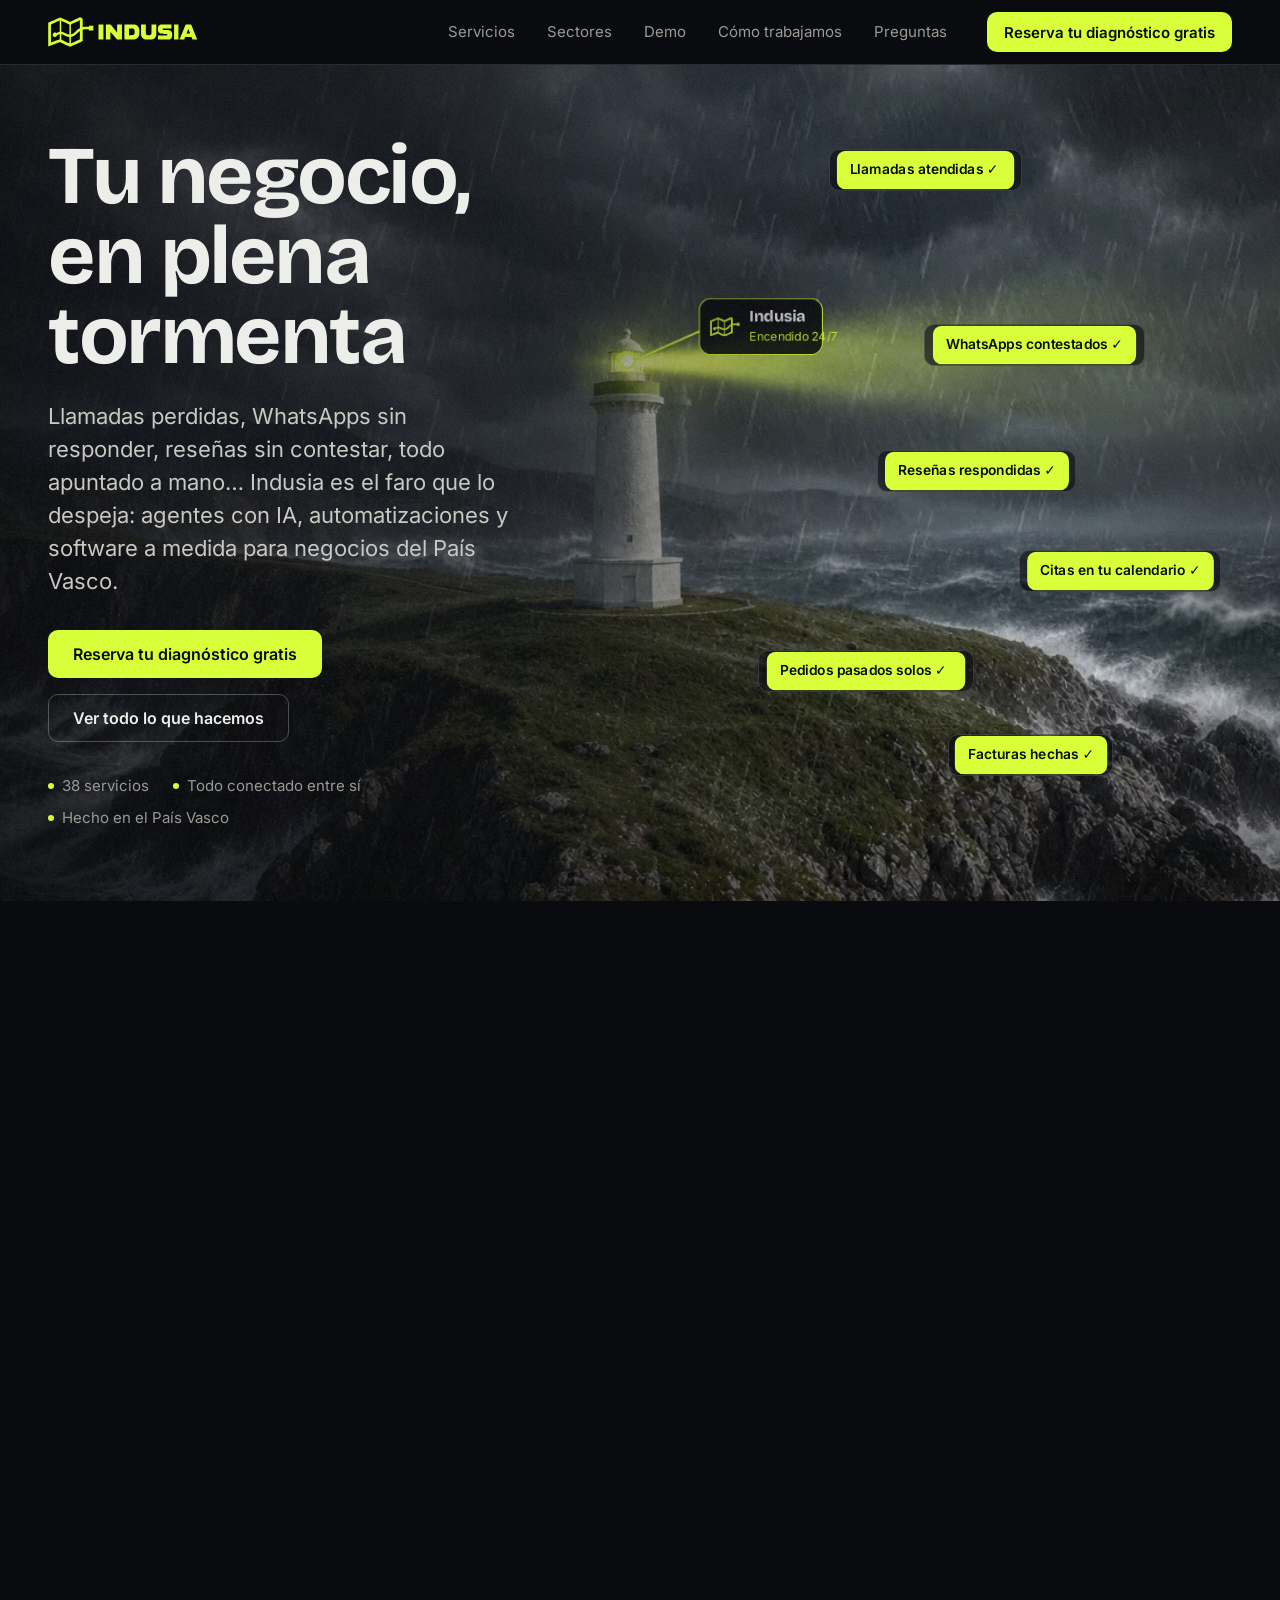
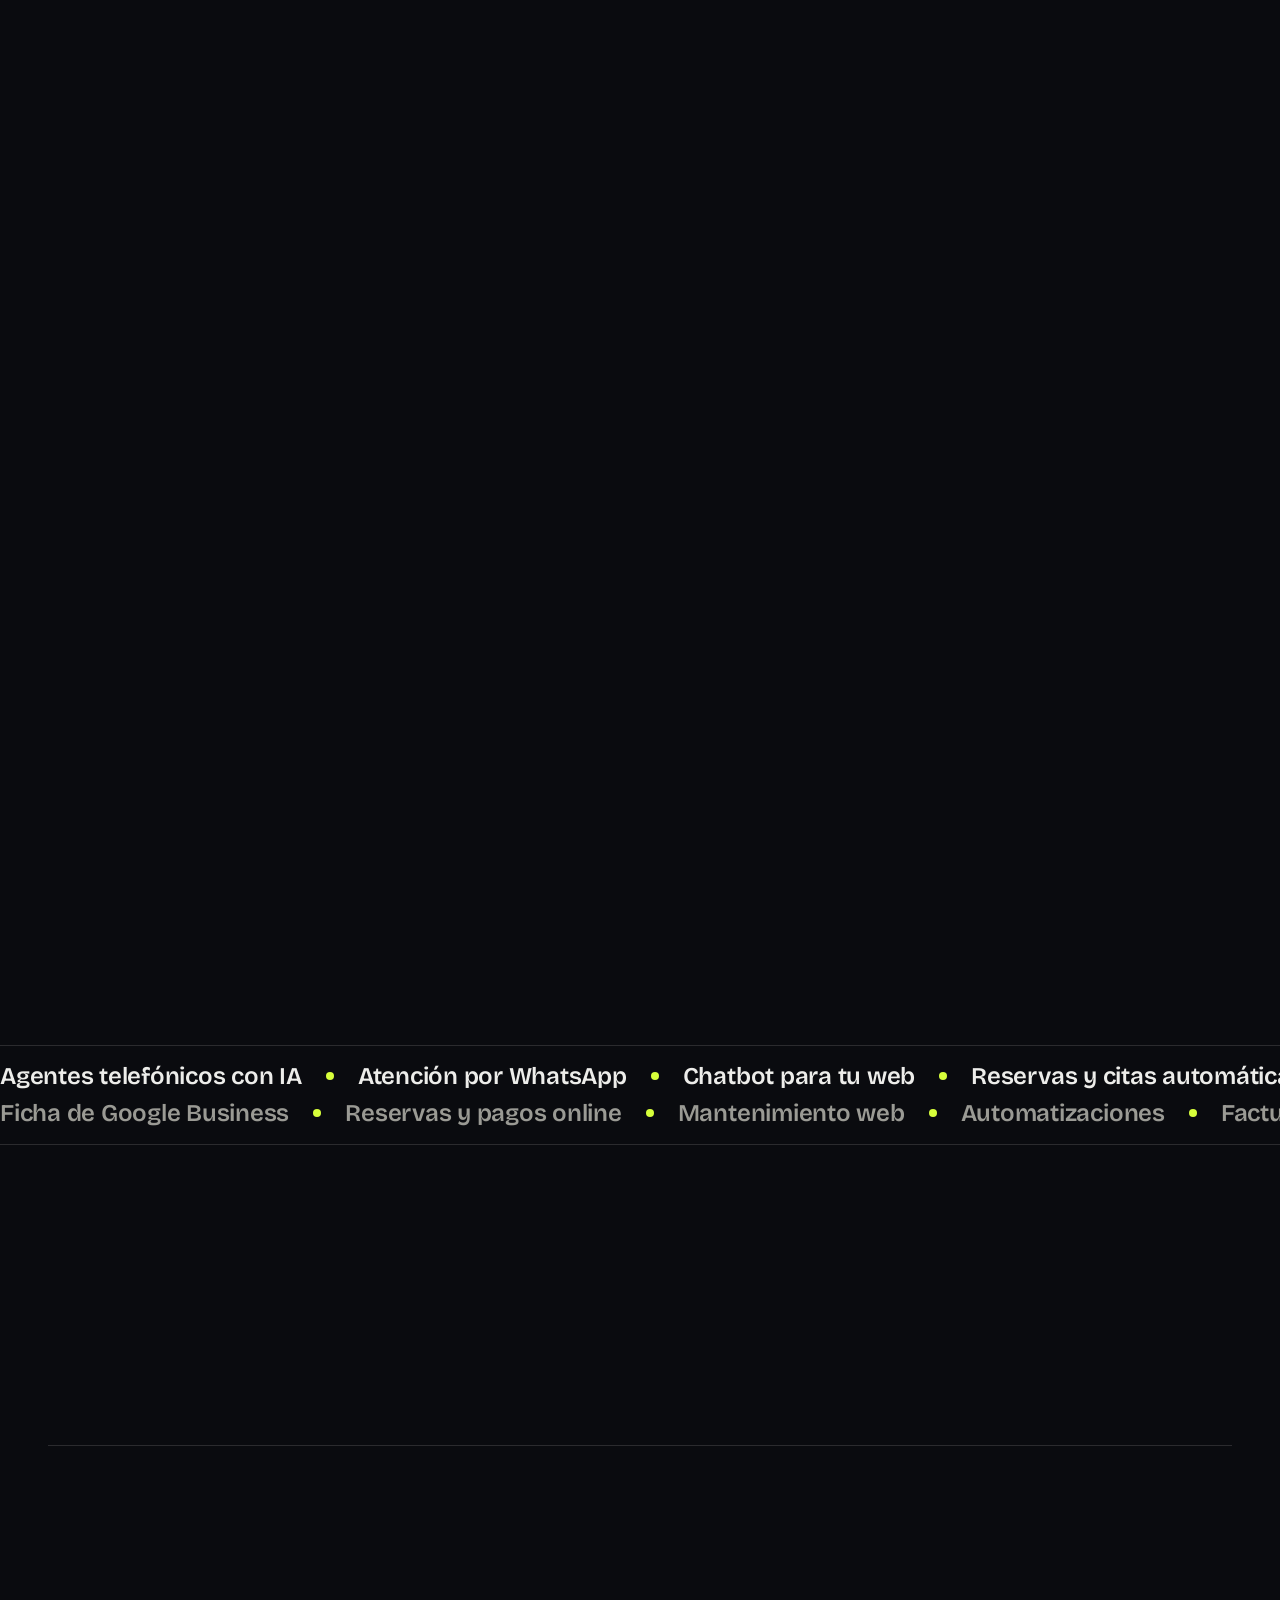
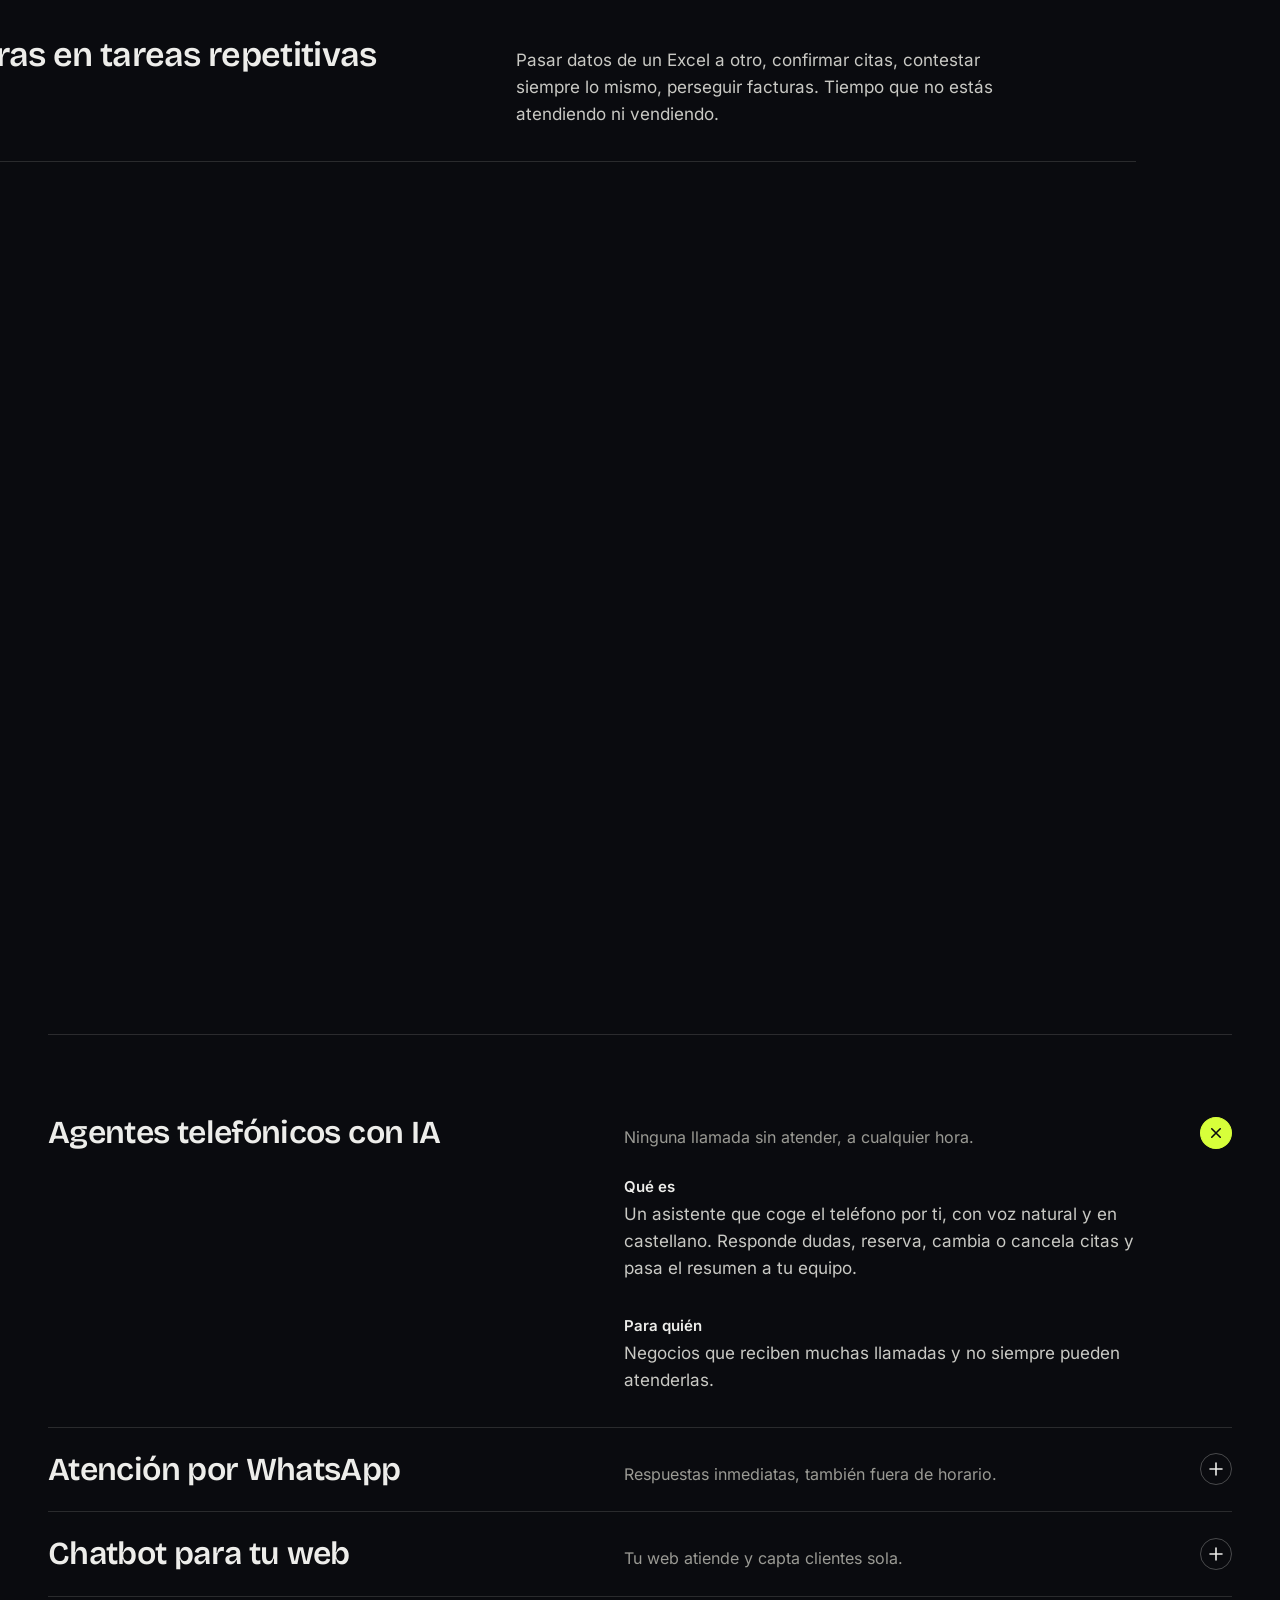
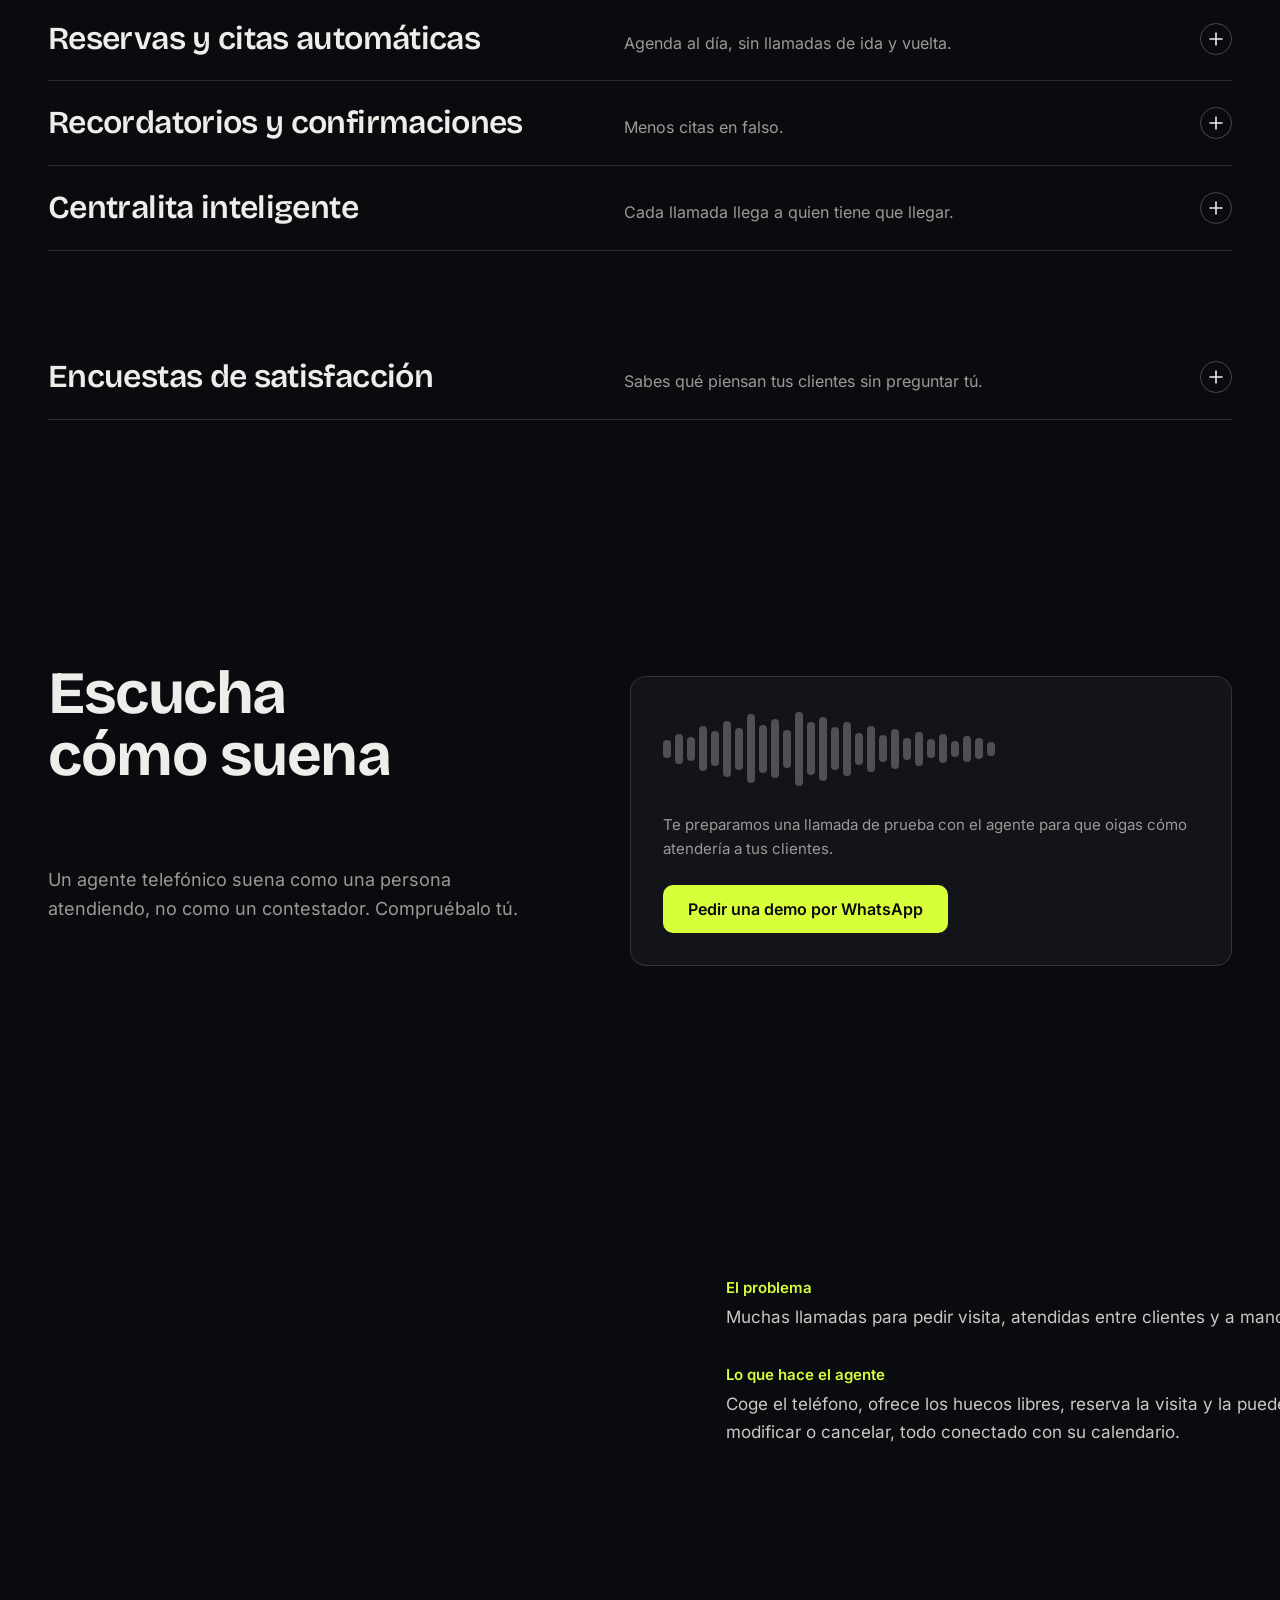
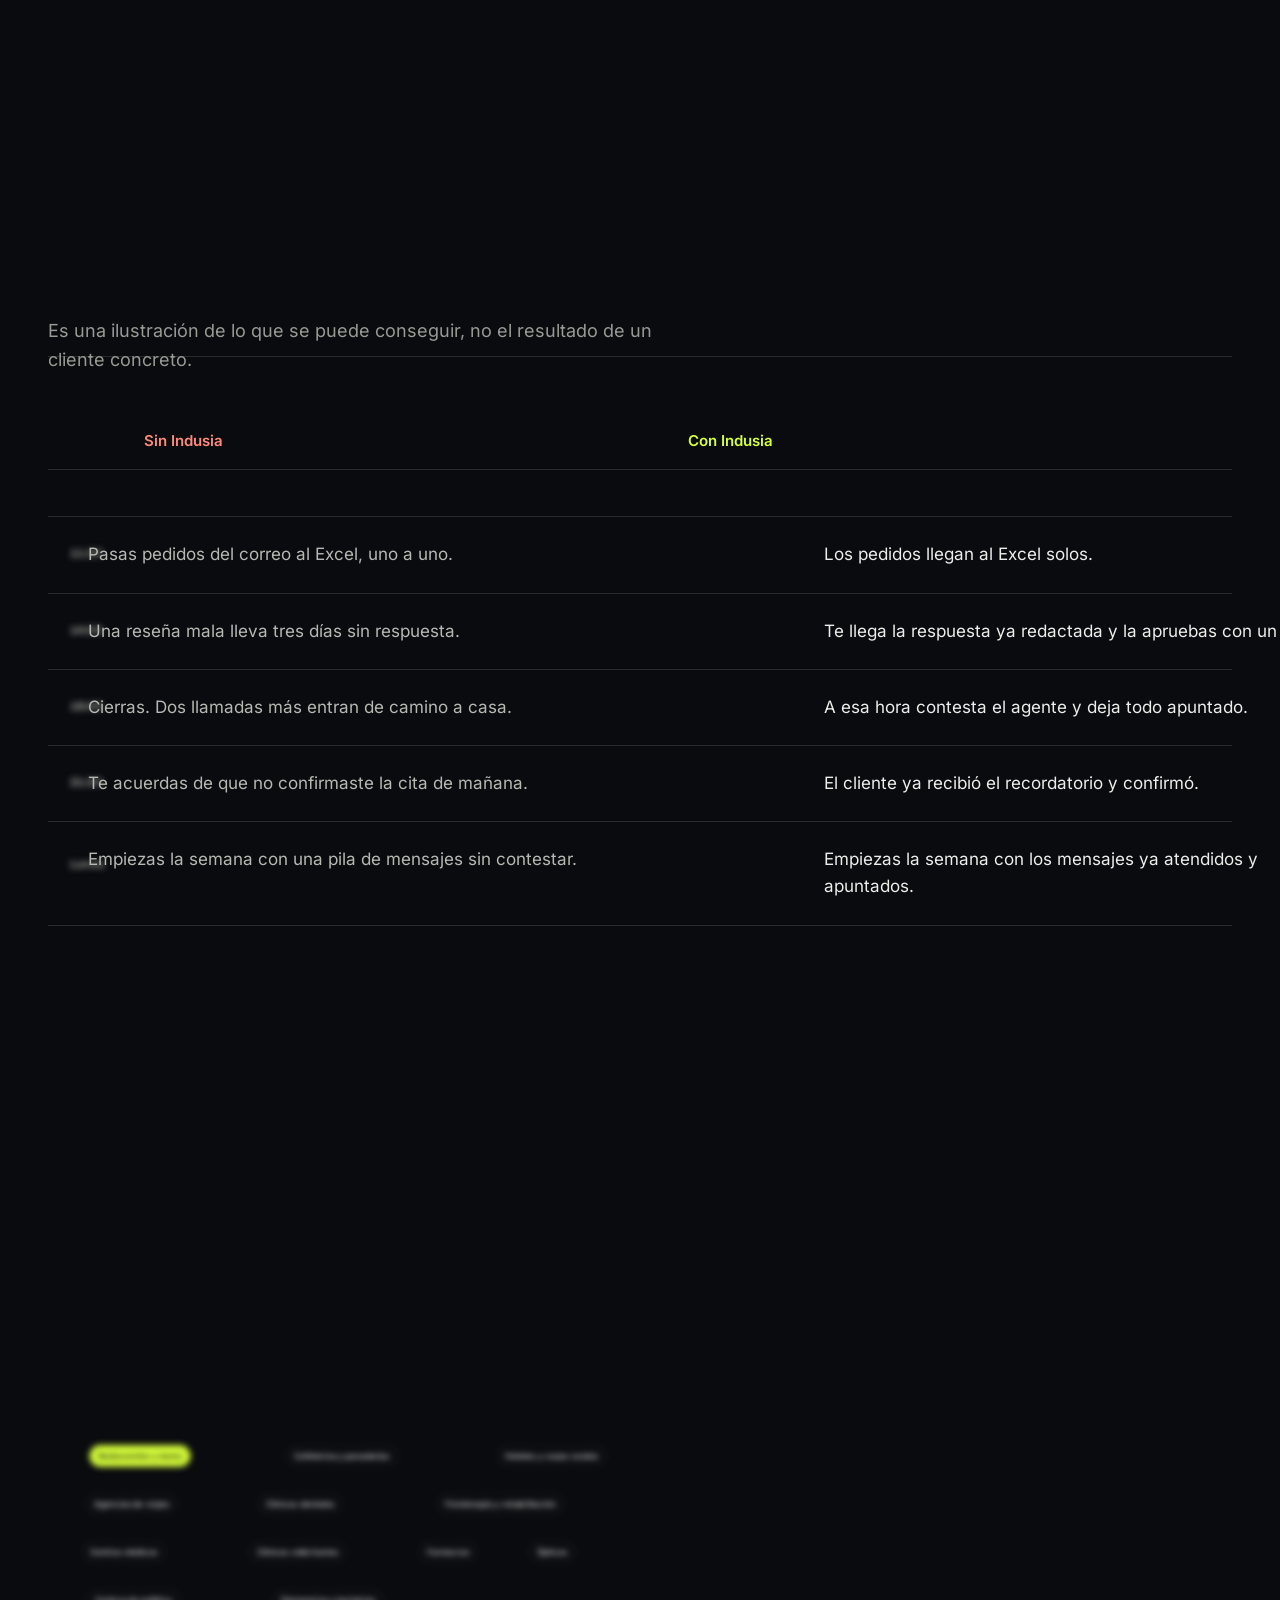
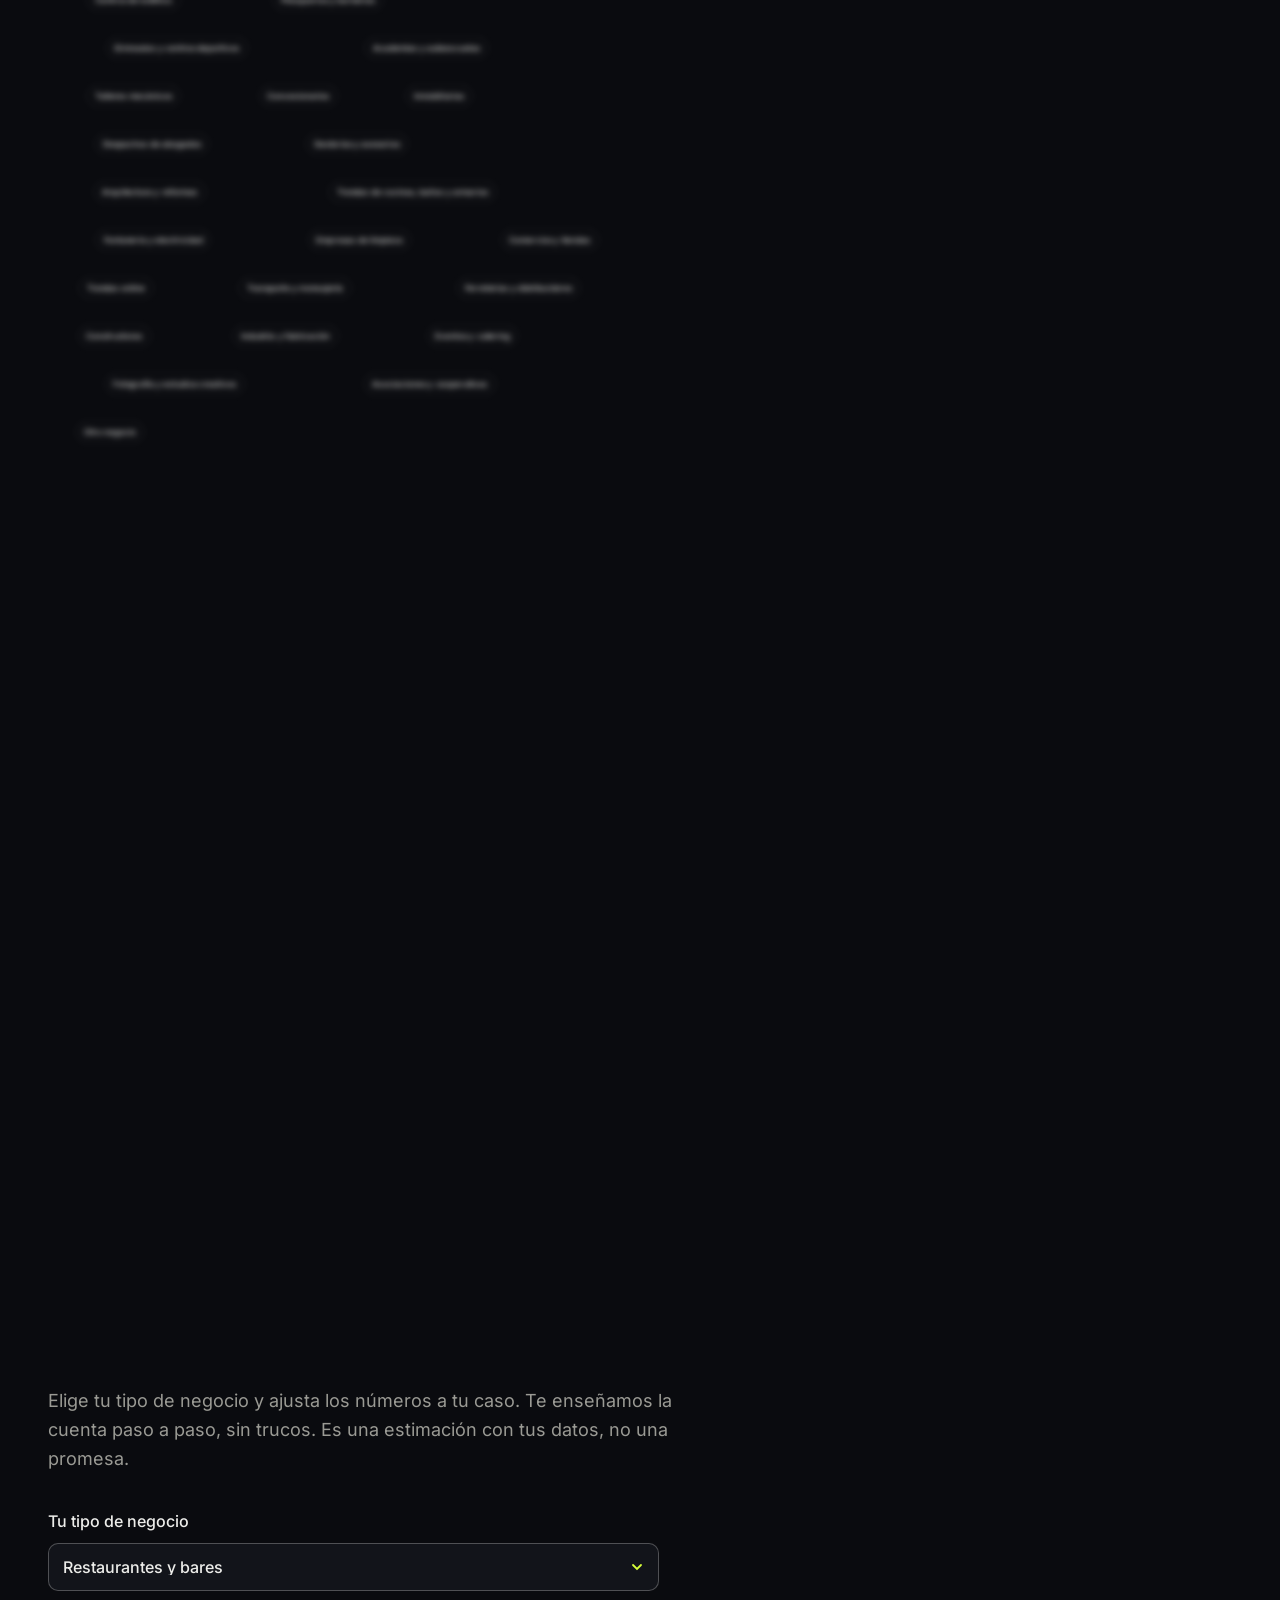
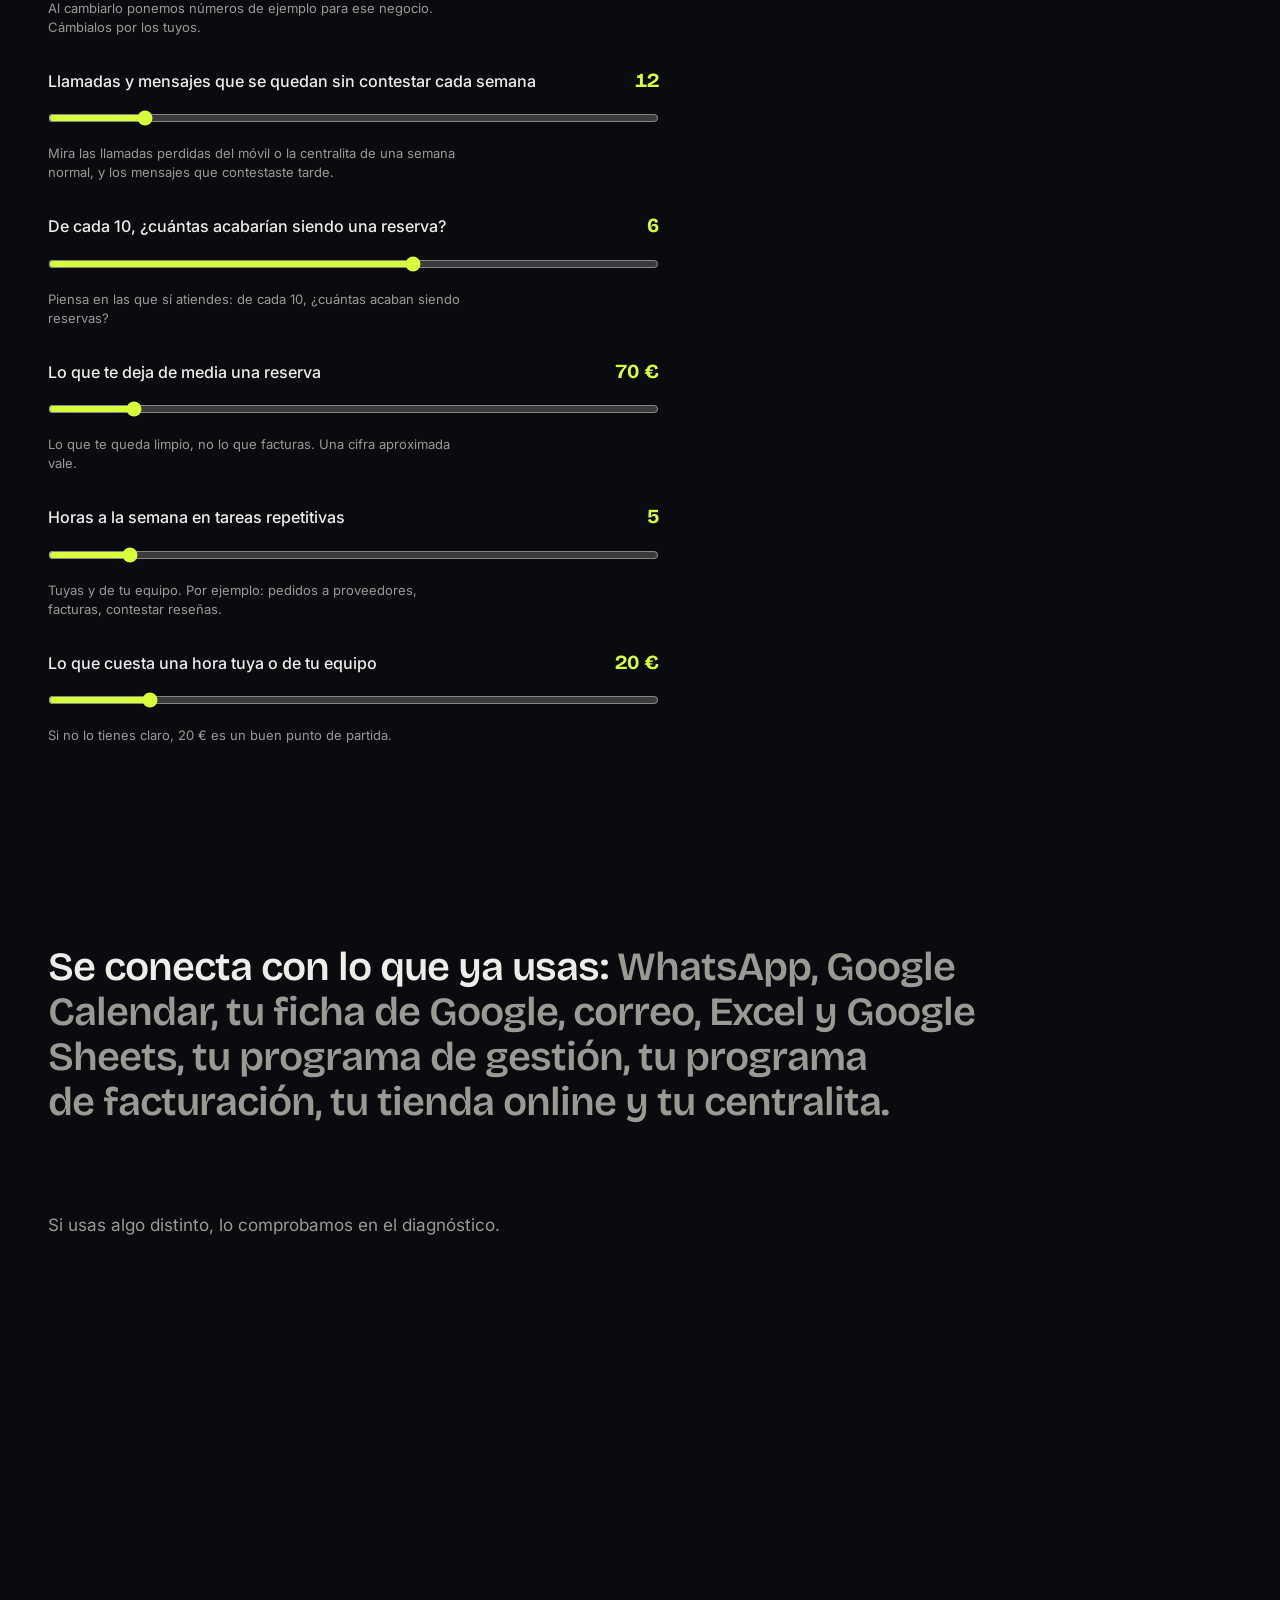
==== commit 00ccfc01: "Móvil: botón flotante de WhatsApp, sectores en fila deslizable, inicio más corto y menos huecos Co-A" ====
--- a/index.html
+++ b/index.html
@@ -574,6 +574,9 @@
   </div>
 </footer>
 
+<a class="wa-fab" href="https://wa.me/34691093733?text=Hola%2C%20quiero%20reservar%20mi%20diagn%C3%B3stico%20gratis" rel="noopener" aria-label="Escríbenos por WhatsApp">
+  <svg viewBox="0 0 24 24" aria-hidden="true" focusable="false"><path fill="currentColor" d="M12 2a10 10 0 0 0-8.6 15.1L2 22l5-1.3A10 10 0 1 0 12 2Zm0 18.2c-1.5 0-3-.4-4.3-1.2l-.3-.2-3 .8.8-2.9-.2-.3A8.2 8.2 0 1 1 12 20.2Zm4.5-6.1c-.2-.1-1.5-.7-1.7-.8-.2-.1-.4-.1-.6.1l-.8 1c-.1.2-.3.2-.5.1a6.7 6.7 0 0 1-3.3-2.9c-.2-.4.2-.4.7-1.3.1-.2 0-.3 0-.4l-.8-1.8c-.2-.5-.4-.4-.6-.4h-.5a1 1 0 0 0-.7.3 3 3 0 0 0-.9 2.2c0 1.3.9 2.5 1 2.7.1.2 1.8 2.8 4.4 3.9 1.6.7 2.3.8 3.1.6.5-.1 1.5-.6 1.7-1.2.2-.6.2-1.1.2-1.2-.1-.1-.2-.2-.5-.3Z"/></svg>
+</a>
 <script src="main.js" defer></script>
 </body>
 </html>
--- a/styles.css
+++ b/styles.css
@@ -154,7 +154,7 @@
 .hero.is-live .layer{will-change:opacity;overflow:hidden}
 
 @media(max-width:899px){
-  .hero.is-live{height:720vh;padding-block:0}
+  .hero.is-live{height:540vh;padding-block:0}
   .hero .wrap{align-items:flex-start}
   .intro{padding-top:var(--s5)}
   .hero h1{font-size:clamp(2.5rem,11.5vw,3.5rem)}
@@ -437,3 +437,21 @@
 .gl-scene{position:absolute;inset:0;width:100%;height:100%;display:block}
 .hero.gl .ring{display:none}
 .hero.gl .l-sun{clip-path:none!important}
+
+/* ---------- Móvil ---------- */
+/* botón flotante de WhatsApp (en lima, el único acento de la web) */
+.wa-fab{position:fixed;right:max(16px,env(safe-area-inset-right,0px));bottom:calc(16px + env(safe-area-inset-bottom,0px));z-index:60;width:56px;height:56px;border-radius:50%;display:grid;place-items:center;background:var(--lime);color:var(--lime-ink);box-shadow:0 8px 24px rgba(0,0,0,.45);opacity:0;transform:translateY(16px) scale(.9);pointer-events:none;transition:opacity .25s var(--ease),transform .25s var(--ease)}
+.wa-fab svg{width:28px;height:28px}
+.wa-fab.show{opacity:1;transform:none;pointer-events:auto}
+.wa-fab:active{transform:scale(.94)}
+.wa-fab:focus-visible{outline:2px solid var(--paper);outline-offset:3px}
+@media(max-width:899px){
+  /* menos aire entre secciones */
+  .pad{padding-block:var(--s8)}
+  .sec-head{margin-bottom:var(--s5)}
+  /* sectores en una fila que se desliza con el dedo */
+  .pills{flex-wrap:nowrap;overflow-x:auto;scroll-snap-type:x proximity;margin-inline:calc(-1 * var(--gut));padding:4px var(--gut) 12px;scrollbar-width:none;-webkit-overflow-scrolling:touch}
+  .pills::-webkit-scrollbar{display:none}
+  .pills li{flex:none;scroll-snap-align:center}
+  .pills button{white-space:nowrap}
+}
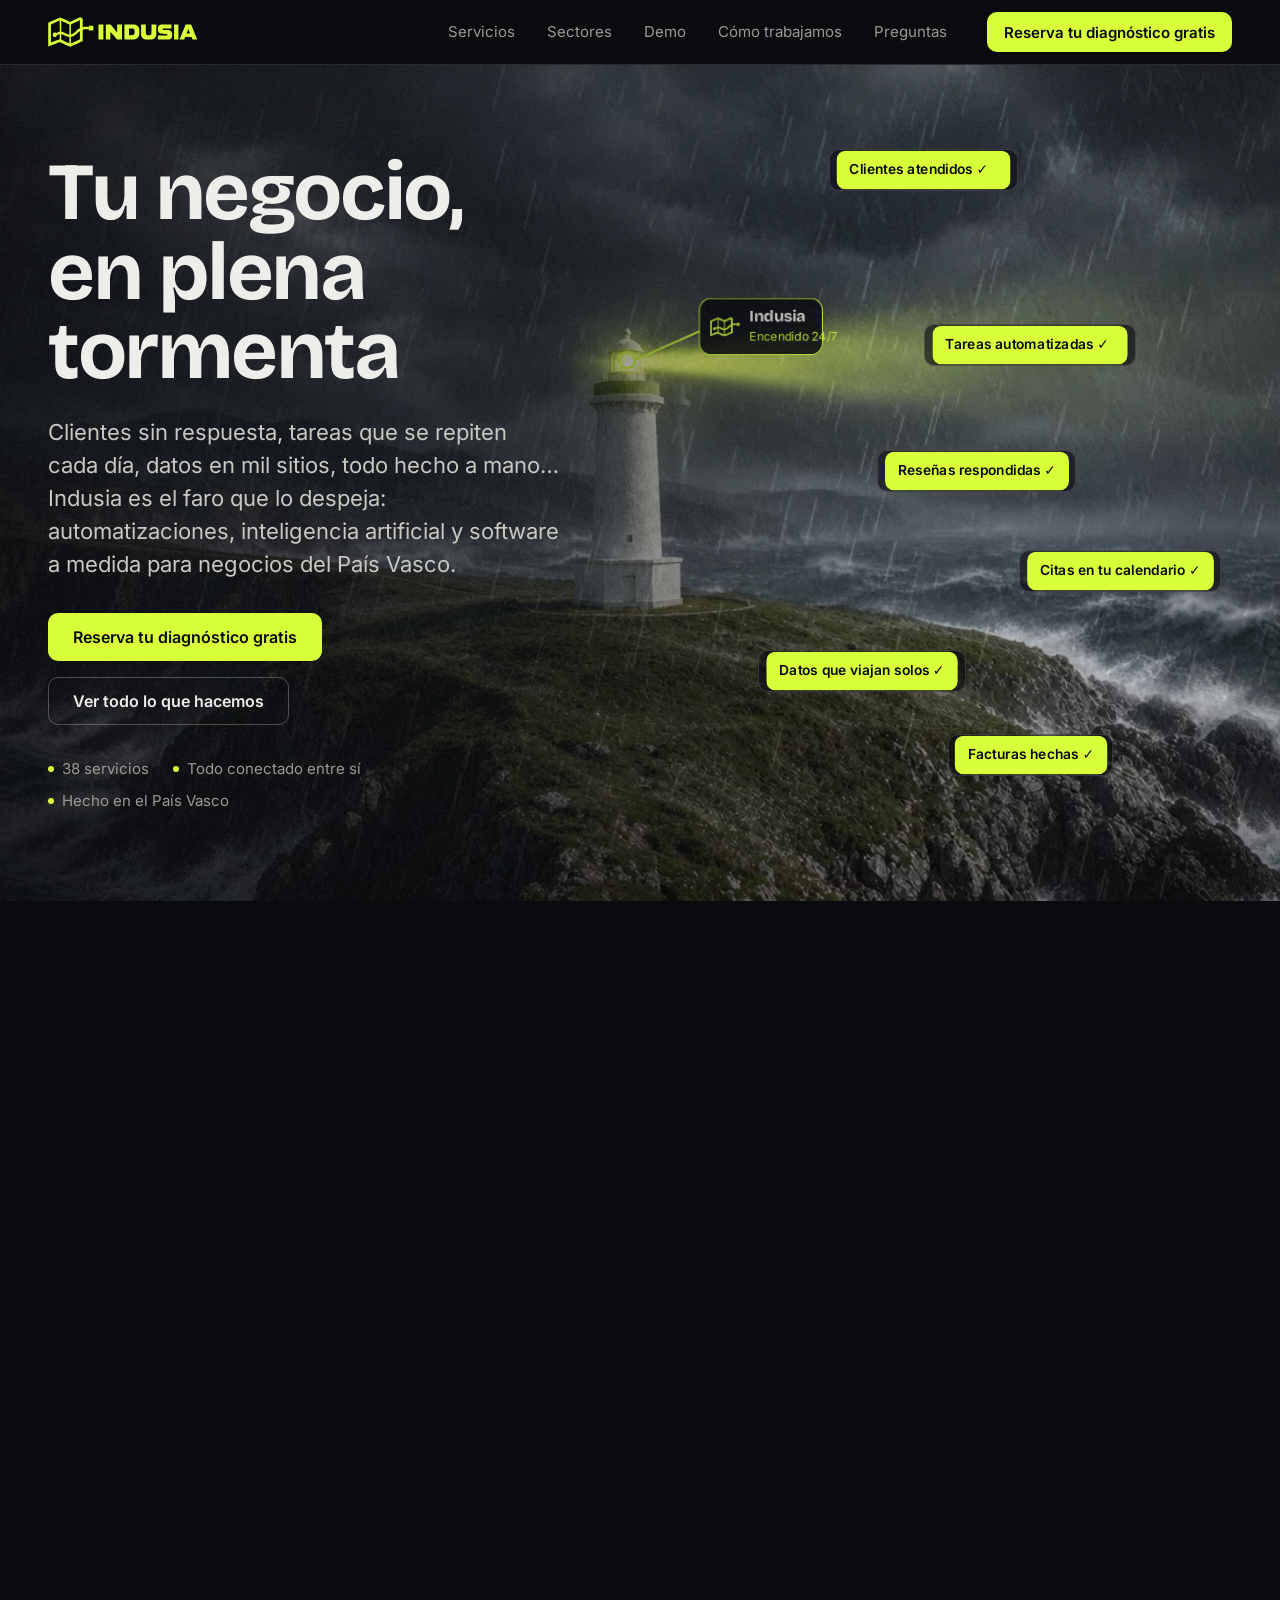
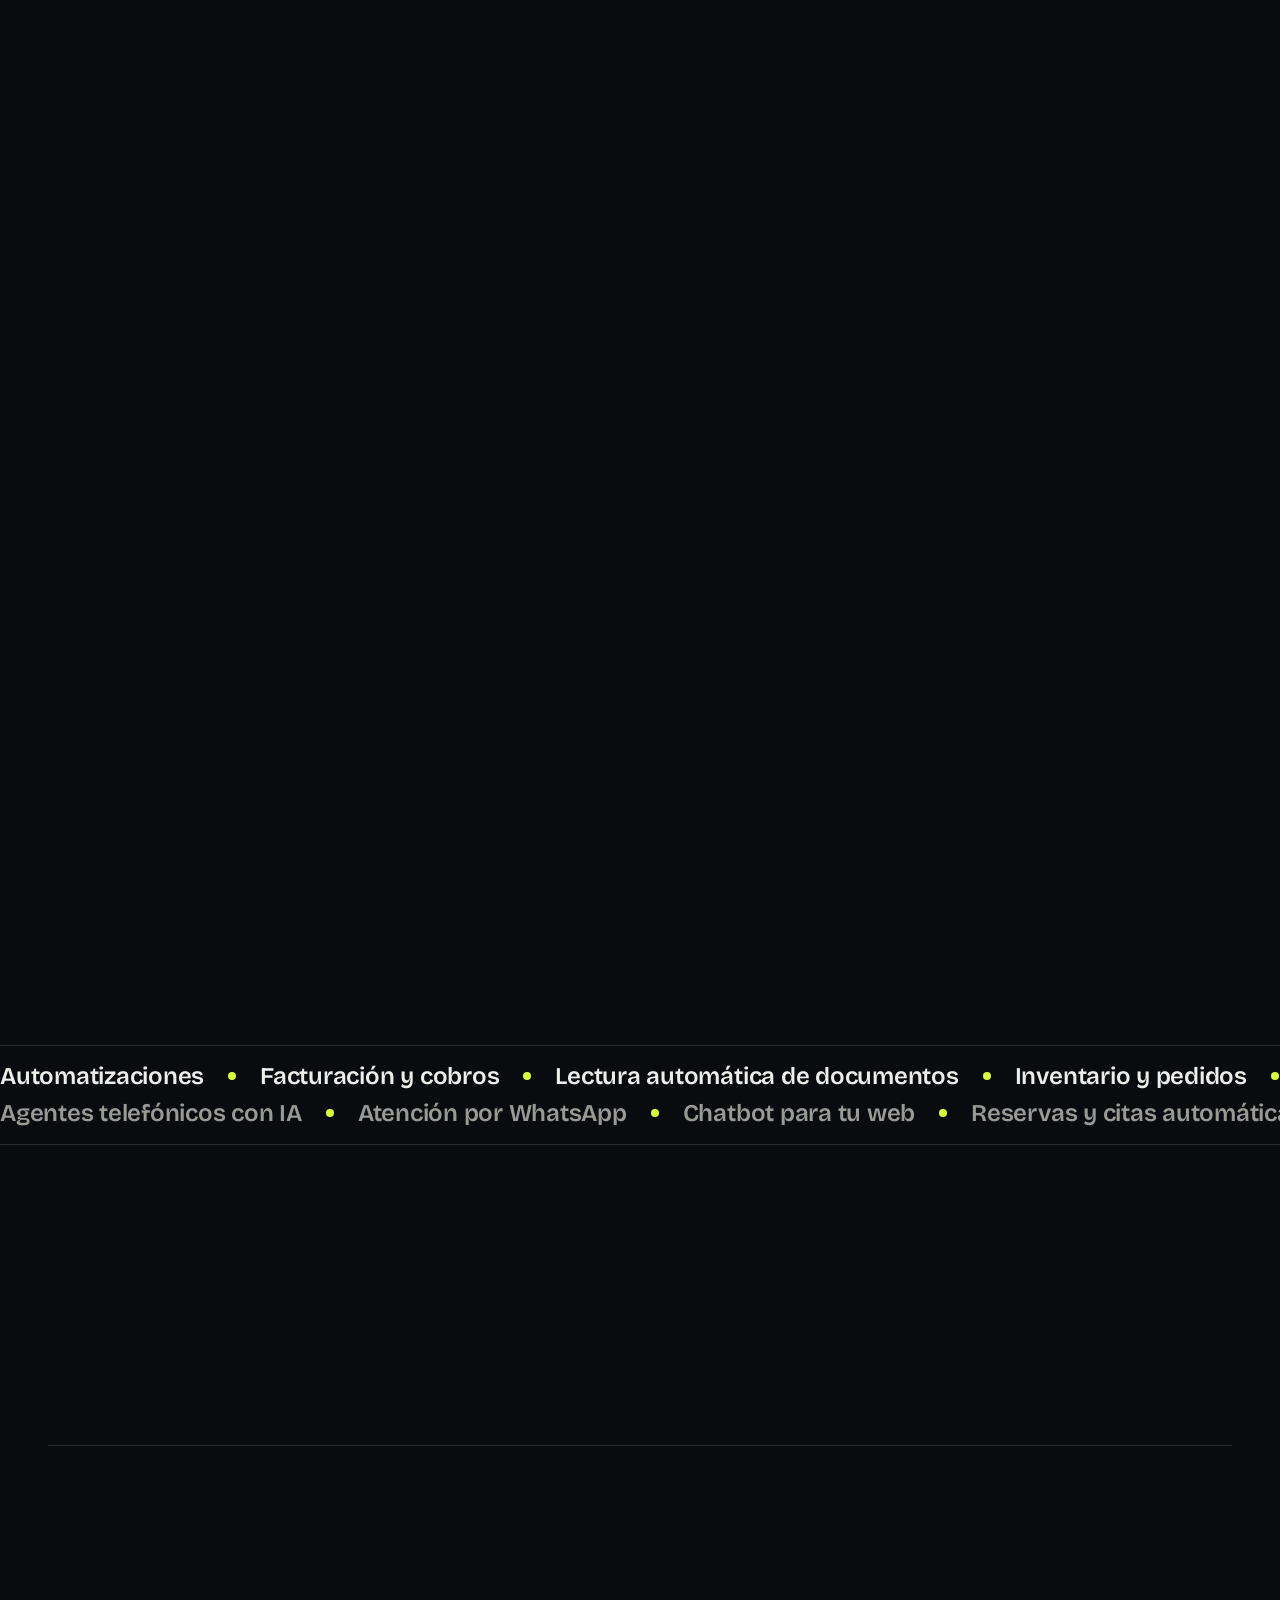
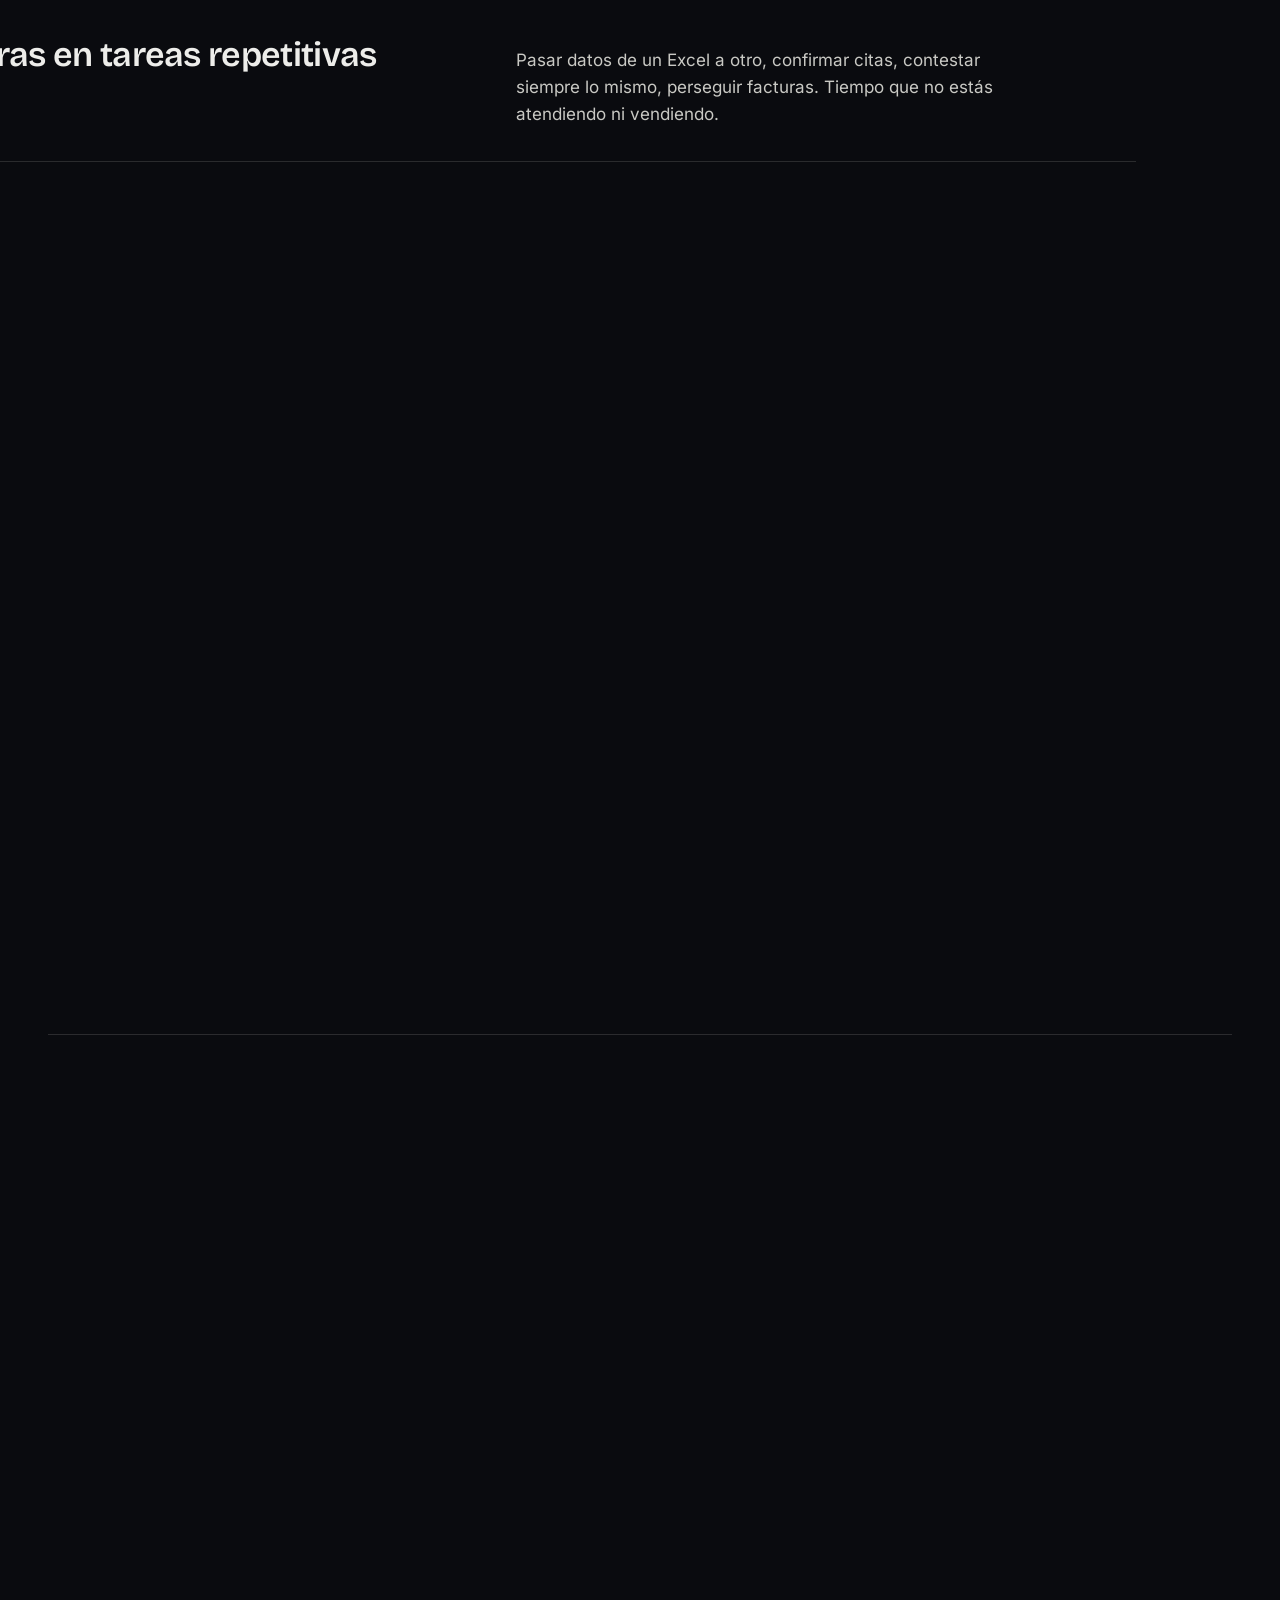
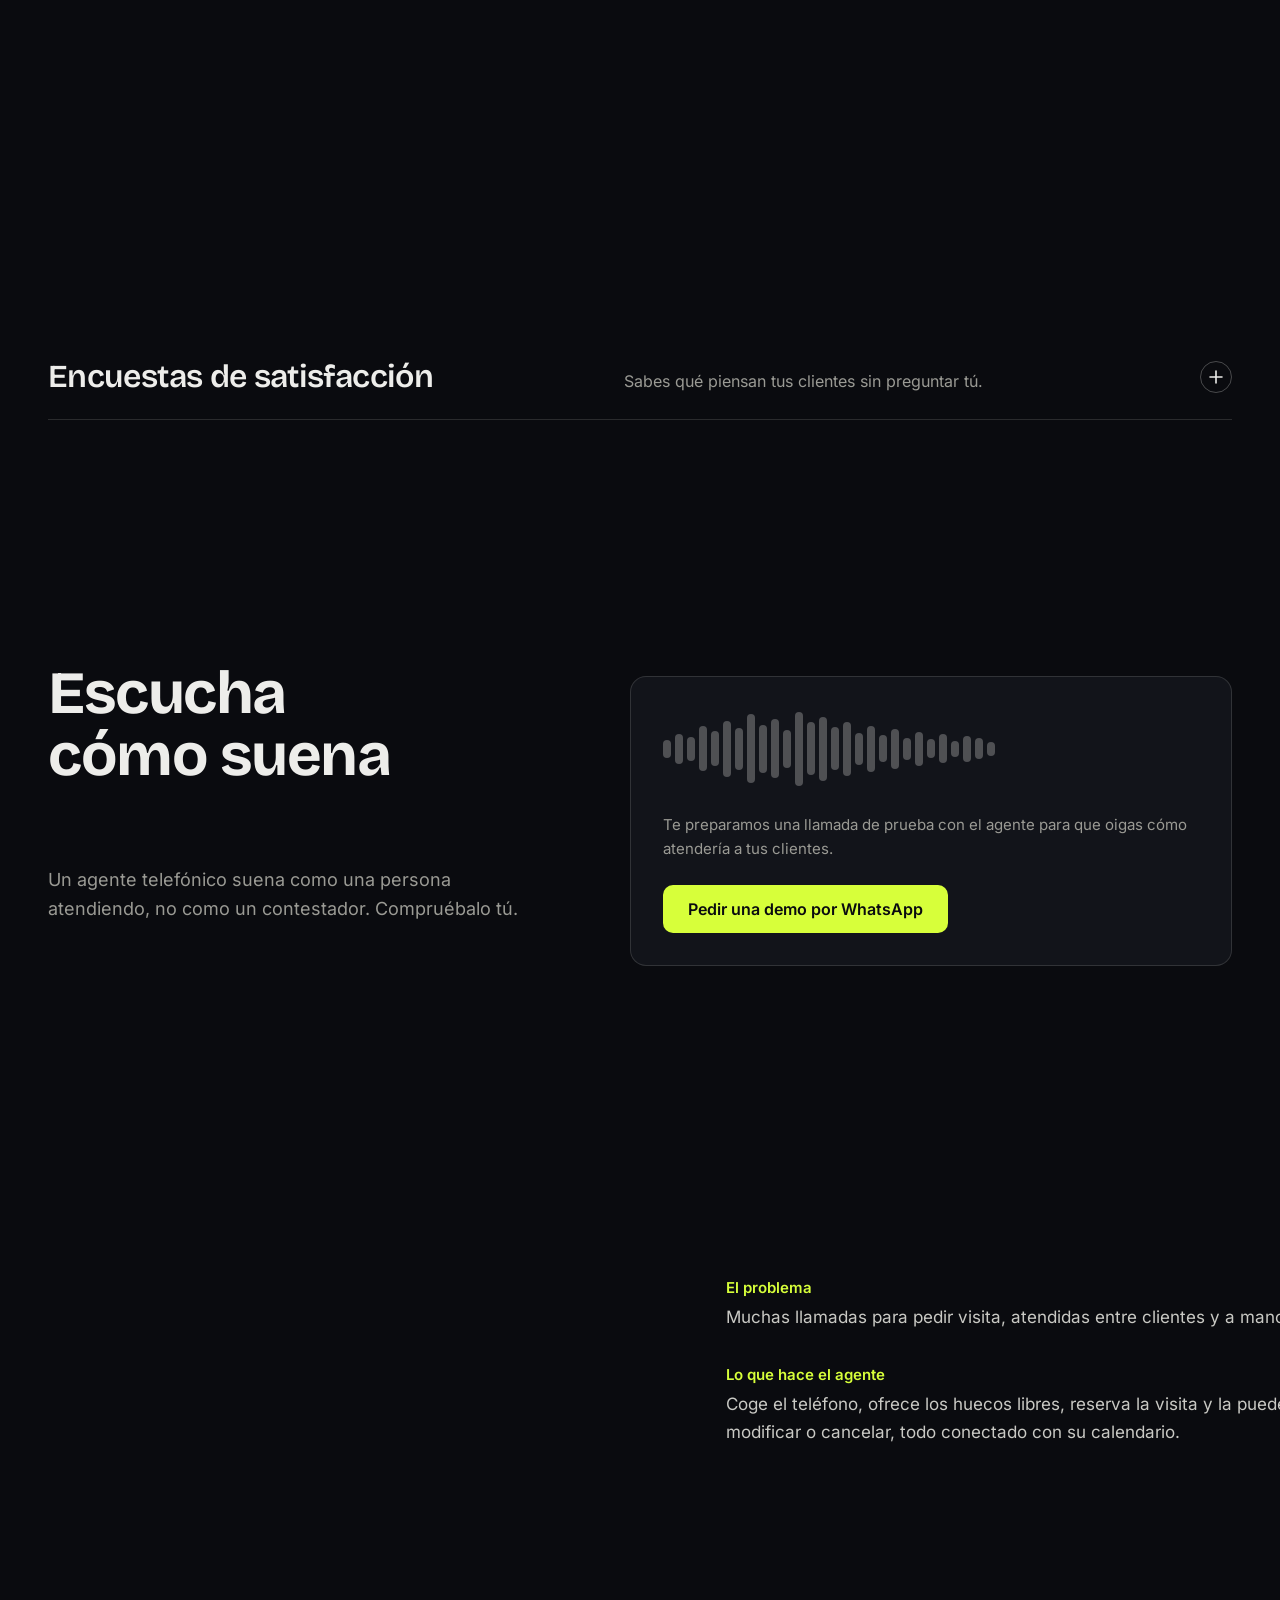
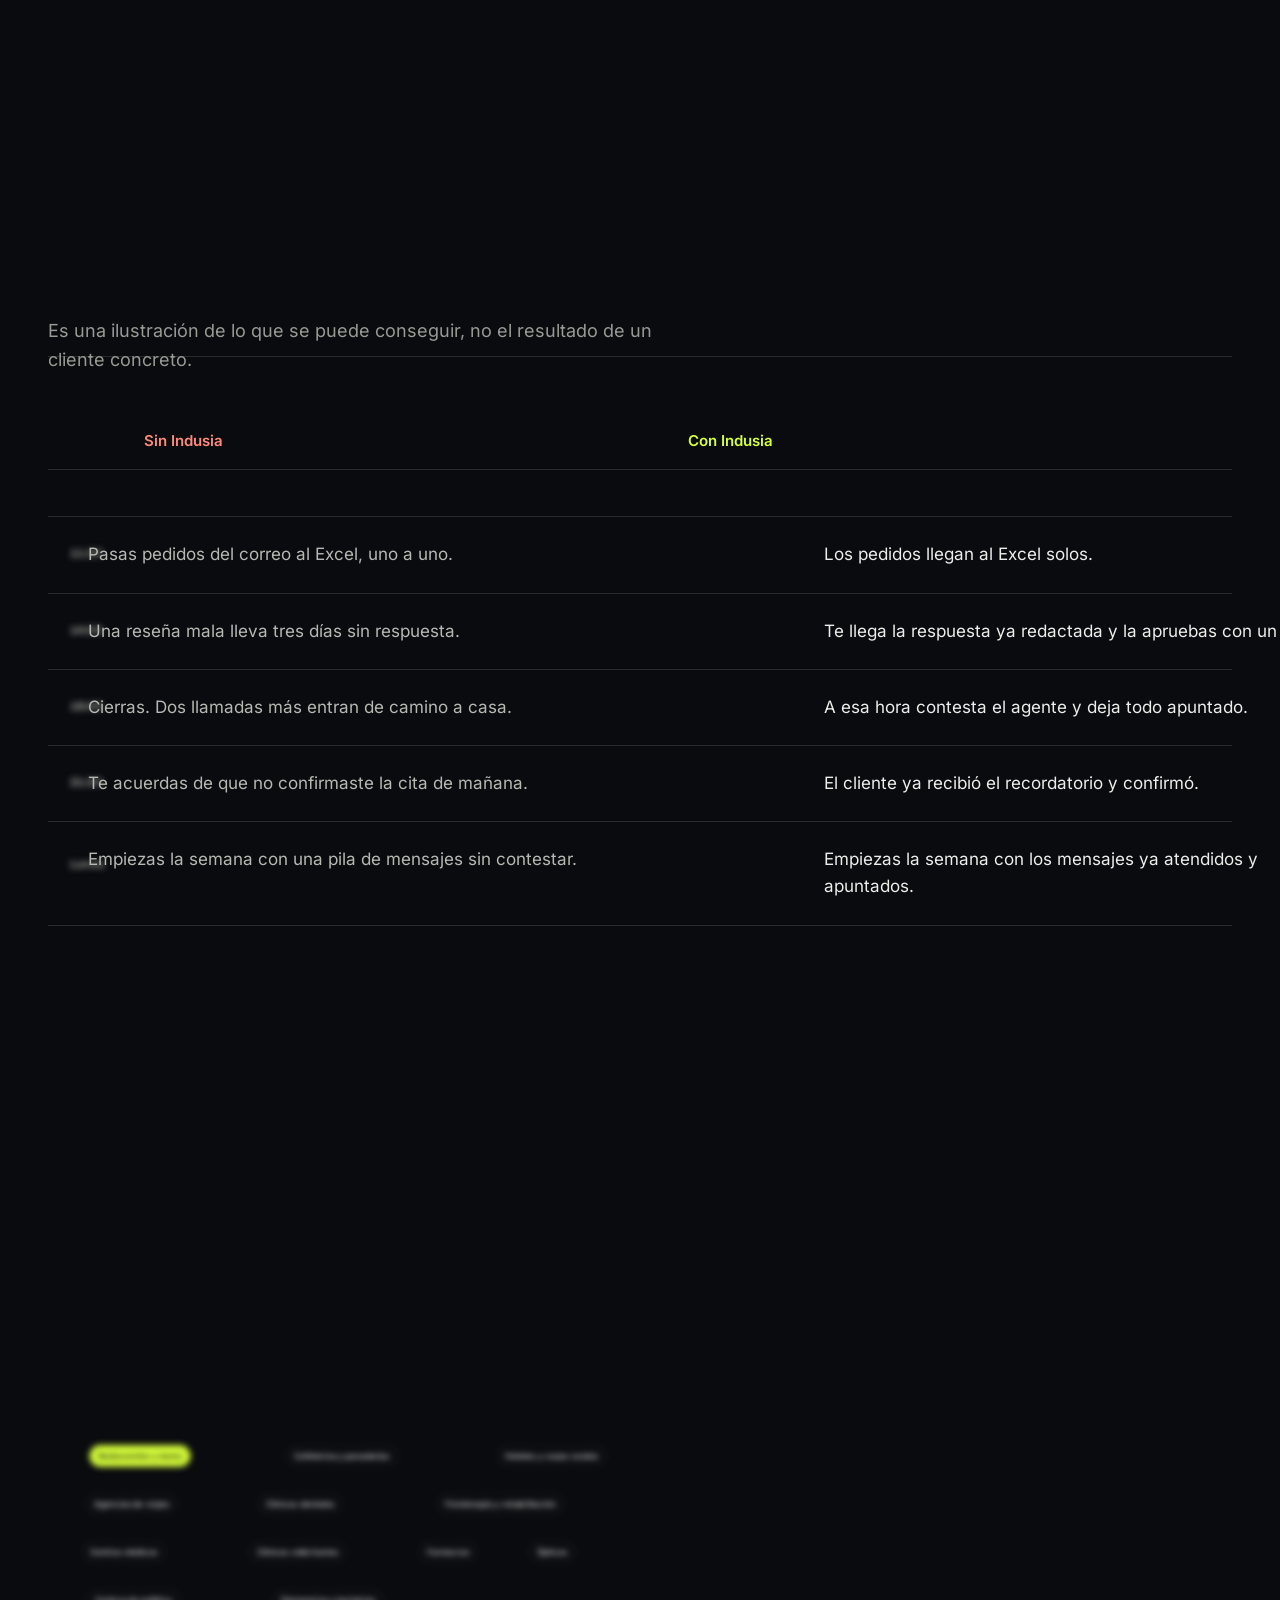
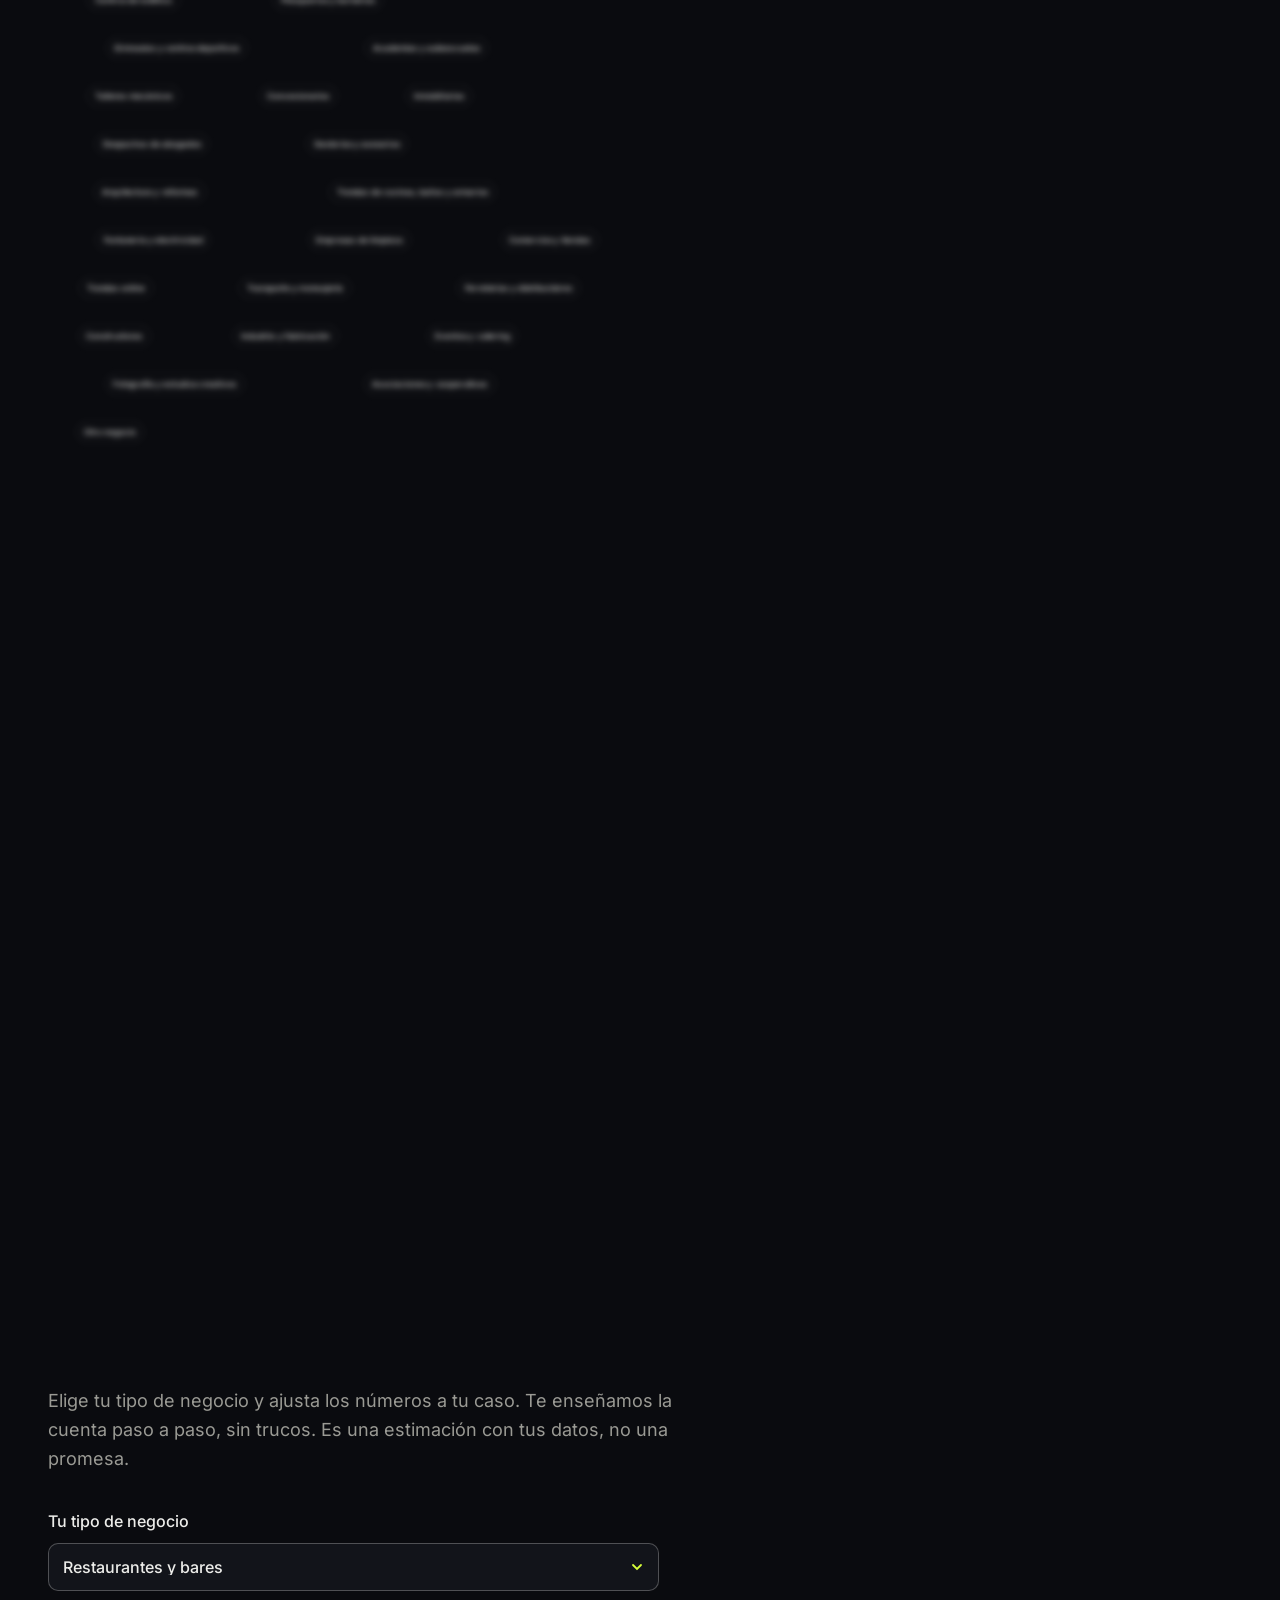
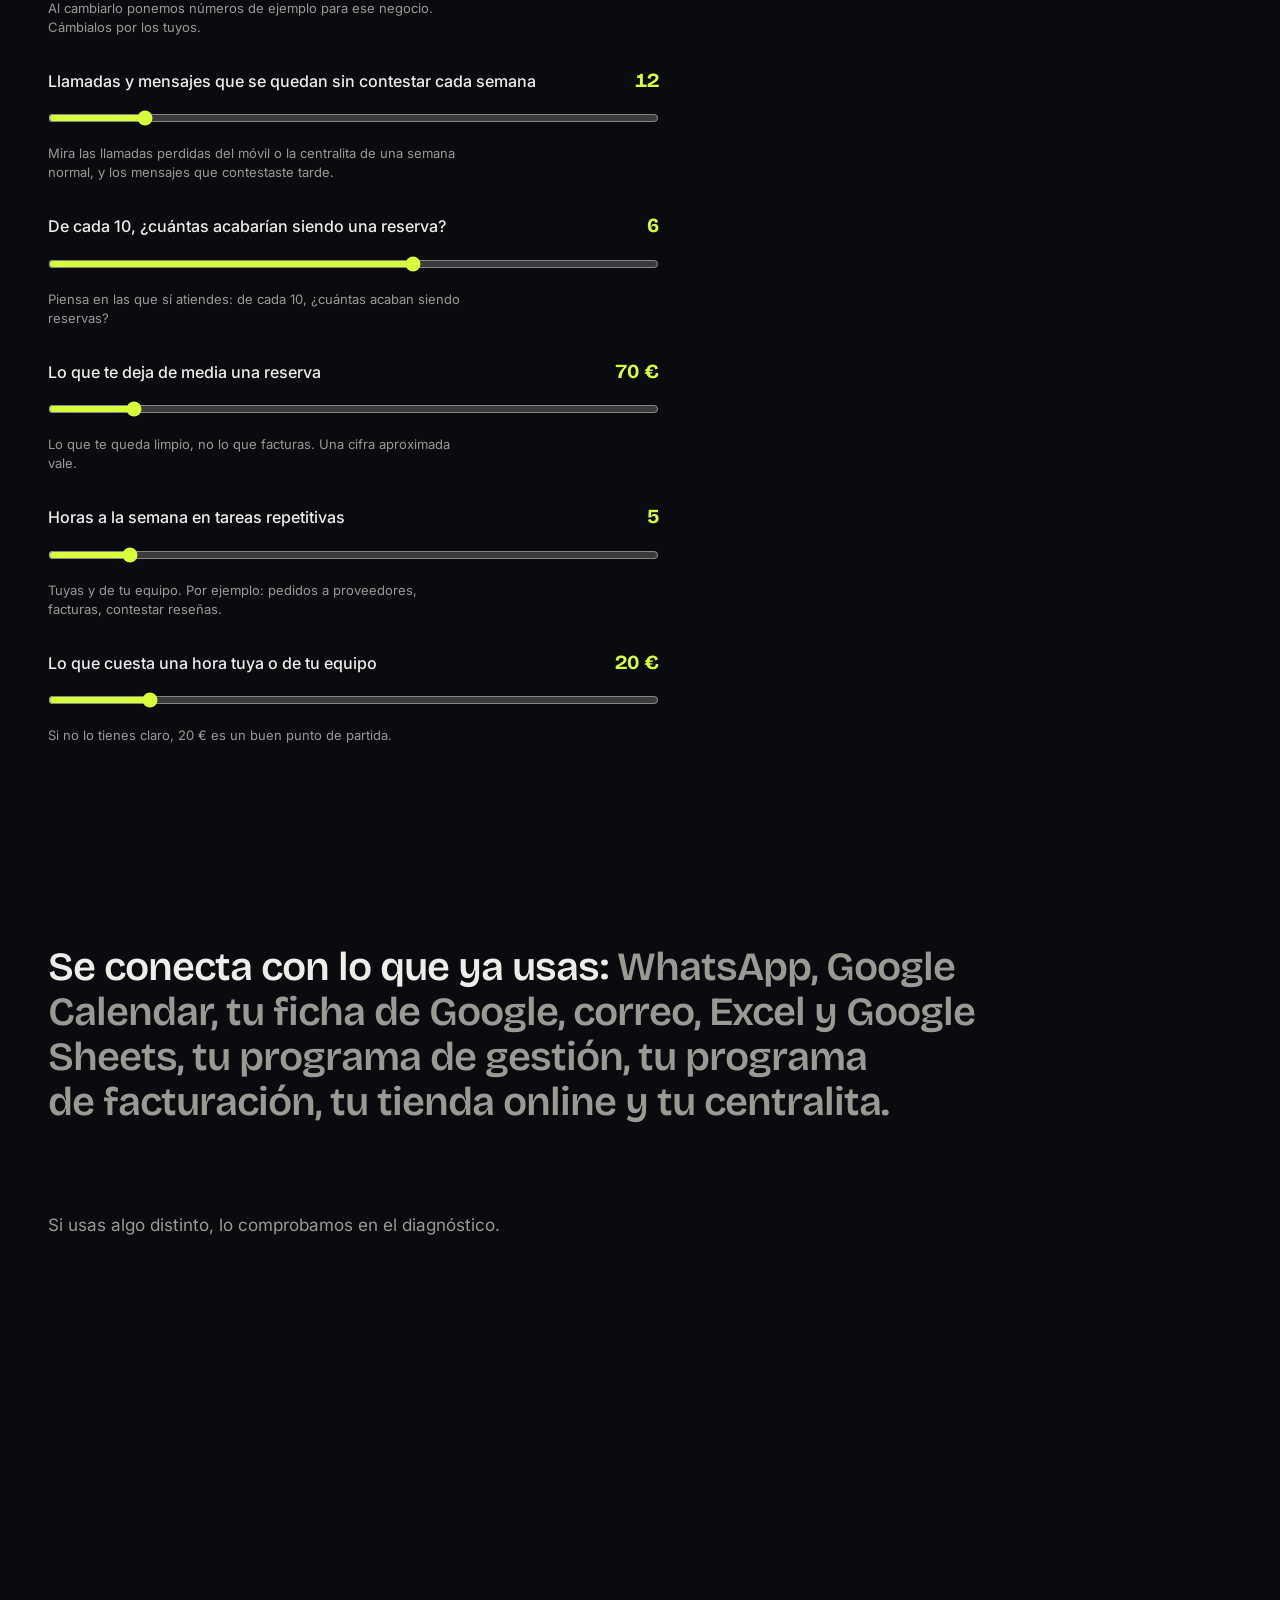
==== commit 98e45f6d: "Textos: lo que hace Indusia ya no se centra solo en llamadas y WhatsApp Co-Authored-By: Claude Opus " ====
--- a/index.html
+++ b/index.html
@@ -4,7 +4,7 @@
 <meta charset="utf-8">
 <meta name="viewport" content="width=device-width,initial-scale=1">
 <title>Indusia | Agencia de IA para negocios del País Vasco</title>
-<meta name="description" content="Agentes de IA para teléfono y WhatsApp, reseñas automáticas, páginas web, apps y automatizaciones a medida para negocios del País Vasco. Diagnóstico gratis.">
+<meta name="description" content="Automatizaciones, agentes de IA, software y apps a medida, páginas web y reseñas para negocios del País Vasco. Diagnóstico gratis.">
 <meta name="theme-color" content="#0A0B0F">
 <link rel="canonical" href="https://indusia.net/">
 <link rel="icon" href="favicon.svg" type="image/svg+xml">
@@ -13,7 +13,7 @@
 <meta property="og:locale" content="es_ES">
 <meta property="og:site_name" content="Indusia">
 <meta property="og:title" content="Indusia | Tu negocio, en piloto automático">
-<meta property="og:description" content="Agentes de IA, reseñas automáticas, webs, apps y automatizaciones para negocios del País Vasco. Diagnóstico gratis y sin compromiso.">
+<meta property="og:description" content="Automatizaciones, agentes de IA, software y apps a medida, webs y reseñas para negocios del País Vasco. Diagnóstico gratis y sin compromiso.">
 <meta property="og:image" content="https://indusia.net/og-image.png">
 <meta property="og:url" content="https://indusia.net/">
 <meta name="twitter:card" content="summary_large_image">
@@ -22,7 +22,7 @@
 <link rel="preload" href="fonts/inter.woff2" as="font" type="font/woff2" crossorigin>
 <link rel="stylesheet" href="styles.css">
 <script type="application/ld+json">
-{"@context":"https://schema.org","@type":"ProfessionalService","name":"Indusia","url":"https://indusia.net/","description":"Agentes de IA, reseñas automáticas, páginas web, apps y automatizaciones a medida para negocios del País Vasco.","logo":"https://indusia.net/logo/indusia-logo.svg","areaServed":"País Vasco","email":"hola@indusia.net","telephone":"+34691093733"}
+{"@context":"https://schema.org","@type":"ProfessionalService","name":"Indusia","url":"https://indusia.net/","description":"Automatizaciones, agentes de IA, software y apps a medida, páginas web y reseñas para negocios del País Vasco.","logo":"https://indusia.net/logo/indusia-logo.svg","areaServed":"País Vasco","email":"hola@indusia.net","telephone":"+34691093733"}
 </script>
 </head>
 <body>
@@ -66,7 +66,7 @@
     <div class="wrap">
         <div class="intro">
           <h1>Tu negocio, en plena tormenta</h1>
-          <p class="lead">Llamadas perdidas, WhatsApps sin responder, reseñas sin contestar, todo apuntado a mano… Indusia es el faro que lo despeja: agentes con IA, automatizaciones y software a medida para negocios del País Vasco.</p>
+          <p class="lead">Clientes sin respuesta, tareas que se repiten cada día, datos en mil sitios, todo hecho a mano… Indusia es el faro que lo despeja: automatizaciones, inteligencia artificial y software a medida para negocios del País Vasco.</p>
           <div class="cta-row">
             <a class="btn btn-primary" href="#contacto">Reserva tu diagnóstico gratis</a>
             <a class="btn btn-ghost" href="#servicios">Ver todo lo que hacemos</a>
@@ -81,11 +81,11 @@
       <p class="clock" aria-hidden="true"><b id="clk">6</b><span class="st">problemas sin resolver</span><span class="ix">Indusia: trabajando</span></p>
 
       <ul class="probs" aria-hidden="true">
-        <li class="prob p0"><span class="pb">Llamadas sin contestar</span><span class="ok">Llamadas atendidas <i>✓</i></span></li>
-        <li class="prob p1"><span class="pb">WhatsApps sin responder</span><span class="ok">WhatsApps contestados <i>✓</i></span></li>
+        <li class="prob p0"><span class="pb">Clientes sin respuesta</span><span class="ok">Clientes atendidos <i>✓</i></span></li>
+        <li class="prob p1"><span class="pb">Tareas repetidas cada día</span><span class="ok">Tareas automatizadas <i>✓</i></span></li>
         <li class="prob p2"><span class="pb">Reseñas sin contestar</span><span class="ok">Reseñas respondidas <i>✓</i></span></li>
         <li class="prob p3"><span class="pb">Citas apuntadas a mano</span><span class="ok">Citas en tu calendario <i>✓</i></span></li>
-        <li class="prob p4"><span class="pb">Pedidos copiados al Excel</span><span class="ok">Pedidos pasados solos <i>✓</i></span></li>
+        <li class="prob p4"><span class="pb">Datos copiados a mano</span><span class="ok">Datos que viajan solos <i>✓</i></span></li>
         <li class="prob p5"><span class="pb">Facturas por hacer</span><span class="ok">Facturas hechas <i>✓</i></span></li>
       </ul>
 
@@ -93,7 +93,7 @@
 
       <div class="outro">
         <p>Se acabó la tormenta.</p>
-        <p class="sub">Indusia contesta llamadas y WhatsApps, responde reseñas y se ocupa de lo repetitivo. Tú trabajas con el día despejado.</p>
+        <p class="sub">Indusia automatiza lo repetitivo, conecta tus herramientas y crea el software que tu negocio necesita. Tú trabajas con el día despejado.</p>
         <div class="cta-row">
           <a class="btn btn-primary" href="#contacto">Reserva tu diagnóstico gratis</a>
           <a class="btn btn-ghost" href="#servicios">Ver qué hacemos</a>
@@ -103,13 +103,13 @@
   </div>
 </section>
 
-<div class="mq" aria-hidden="true"><div class="mq-row"><ul><li>Agentes telefónicos con IA</li><li>Atención por WhatsApp</li><li>Chatbot para tu web</li><li>Reservas y citas automáticas</li><li>Recordatorios y confirmaciones</li><li>Centralita inteligente</li><li>Atención en varios idiomas</li><li>Encuestas de satisfacción</li><li>Reseñas automáticas en Google</li><li>Captación y seguimiento de contactos</li><li>Presupuestos automáticos</li><li>Marketing por email y WhatsApp</li><li>Contenido para redes con IA</li><li>Fotos y vídeos con IA</li><li>Campañas de anuncios</li><li>Programas de fidelización</li><li>Diseño de páginas web</li><li>Tiendas online</li><li>Posicionamiento en Google</li></ul><ul><li>Agentes telefónicos con IA</li><li>Atención por WhatsApp</li><li>Chatbot para tu web</li><li>Reservas y citas automáticas</li><li>Recordatorios y confirmaciones</li><li>Centralita inteligente</li><li>Atención en varios idiomas</li><li>Encuestas de satisfacción</li><li>Reseñas automáticas en Google</li><li>Captación y seguimiento de contactos</li><li>Presupuestos automáticos</li><li>Marketing por email y WhatsApp</li><li>Contenido para redes con IA</li><li>Fotos y vídeos con IA</li><li>Campañas de anuncios</li><li>Programas de fidelización</li><li>Diseño de páginas web</li><li>Tiendas online</li><li>Posicionamiento en Google</li></ul></div><div class="mq-row rev"><ul><li>Ficha de Google Business</li><li>Reservas y pagos online</li><li>Mantenimiento web</li><li>Automatizaciones</li><li>Facturación y cobros</li><li>Lectura automática de documentos</li><li>Inventario y pedidos</li><li>Cuadrantes y control horario</li><li>Contratos y documentos automáticos</li><li>Integración de sistemas</li><li>Software a medida</li><li>Apps web y móviles</li><li>Portal para tus clientes</li><li>Informes y paneles de datos</li><li>Agentes internos para tu equipo</li><li>Resumen de reuniones y llamadas</li><li>Diagnóstico de IA</li><li>Estrategia y formación en IA</li><li>Soporte y mejora continua</li></ul><ul><li>Ficha de Google Business</li><li>Reservas y pagos online</li><li>Mantenimiento web</li><li>Automatizaciones</li><li>Facturación y cobros</li><li>Lectura automática de documentos</li><li>Inventario y pedidos</li><li>Cuadrantes y control horario</li><li>Contratos y documentos automáticos</li><li>Integración de sistemas</li><li>Software a medida</li><li>Apps web y móviles</li><li>Portal para tus clientes</li><li>Informes y paneles de datos</li><li>Agentes internos para tu equipo</li><li>Resumen de reuniones y llamadas</li><li>Diagnóstico de IA</li><li>Estrategia y formación en IA</li><li>Soporte y mejora continua</li></ul></div></div>
+<div class="mq" aria-hidden="true"><div class="mq-row"><ul><li>Automatizaciones</li><li>Facturación y cobros</li><li>Lectura automática de documentos</li><li>Inventario y pedidos</li><li>Cuadrantes y control horario</li><li>Contratos y documentos automáticos</li><li>Integración de sistemas</li><li>Software a medida</li><li>Apps web y móviles</li><li>Portal para tus clientes</li><li>Informes y paneles de datos</li><li>Agentes internos para tu equipo</li><li>Resumen de reuniones y llamadas</li><li>Diagnóstico de IA</li><li>Estrategia y formación en IA</li><li>Soporte y mejora continua</li><li>Ficha de Google Business</li><li>Reservas y pagos online</li><li>Mantenimiento web</li></ul><ul><li>Automatizaciones</li><li>Facturación y cobros</li><li>Lectura automática de documentos</li><li>Inventario y pedidos</li><li>Cuadrantes y control horario</li><li>Contratos y documentos automáticos</li><li>Integración de sistemas</li><li>Software a medida</li><li>Apps web y móviles</li><li>Portal para tus clientes</li><li>Informes y paneles de datos</li><li>Agentes internos para tu equipo</li><li>Resumen de reuniones y llamadas</li><li>Diagnóstico de IA</li><li>Estrategia y formación en IA</li><li>Soporte y mejora continua</li><li>Ficha de Google Business</li><li>Reservas y pagos online</li><li>Mantenimiento web</li></ul></div><div class="mq-row rev"><ul><li>Agentes telefónicos con IA</li><li>Atención por WhatsApp</li><li>Chatbot para tu web</li><li>Reservas y citas automáticas</li><li>Recordatorios y confirmaciones</li><li>Centralita inteligente</li><li>Atención en varios idiomas</li><li>Encuestas de satisfacción</li><li>Reseñas automáticas en Google</li><li>Captación y seguimiento de contactos</li><li>Presupuestos automáticos</li><li>Marketing por email y WhatsApp</li><li>Contenido para redes con IA</li><li>Fotos y vídeos con IA</li><li>Campañas de anuncios</li><li>Programas de fidelización</li><li>Diseño de páginas web</li><li>Tiendas online</li><li>Posicionamiento en Google</li></ul><ul><li>Agentes telefónicos con IA</li><li>Atención por WhatsApp</li><li>Chatbot para tu web</li><li>Reservas y citas automáticas</li><li>Recordatorios y confirmaciones</li><li>Centralita inteligente</li><li>Atención en varios idiomas</li><li>Encuestas de satisfacción</li><li>Reseñas automáticas en Google</li><li>Captación y seguimiento de contactos</li><li>Presupuestos automáticos</li><li>Marketing por email y WhatsApp</li><li>Contenido para redes con IA</li><li>Fotos y vídeos con IA</li><li>Campañas de anuncios</li><li>Programas de fidelización</li><li>Diseño de páginas web</li><li>Tiendas online</li><li>Posicionamiento en Google</li></ul></div></div>
 
 <section class="pad" id="problema" aria-labelledby="t-problema">
   <div class="wrap">
-    <div class="sec-head"><h2 id="t-problema">Estar siempre disponible cuesta más de lo que parece</h2></div>
+    <div class="sec-head"><h2 id="t-problema">Llevar un negocio a mano cuesta más de lo que parece</h2></div>
     <ul class="rows">
-      <li><h3>Llamadas que nadie coge</h3><p>Estás con un cliente, en una obra o ya has cerrado. La llamada suena, nadie contesta y esa persona llama al siguiente negocio de la lista.</p></li>
+      <li><h3>Clientes que se quedan sin respuesta</h3><p>Estás con un cliente, en una obra o ya has cerrado. Una llamada, un mensaje o un correo se queda sin contestar y esa persona se va al siguiente negocio de la lista.</p></li>
       <li><h3>Horas en tareas repetitivas</h3><p>Pasar datos de un Excel a otro, confirmar citas, contestar siempre lo mismo, perseguir facturas. Tiempo que no estás atendiendo ni vendiendo.</p></li>
       <li><h3>Clientes que no vuelven</h3><p>Sin seguimiento ni reseñas, un cliente satisfecho se queda en nada. Y uno que se queja sin respuesta se nota.</p></li>
     </ul>
@@ -521,7 +521,7 @@
       <details name="faq"><summary>¿Suena a robot?<svg viewBox="0 0 14 14" fill="none" stroke="currentColor" stroke-width="1.6" stroke-linecap="round" aria-hidden="true"><path d="M7 1v12M1 7h12"/></svg></summary><p>La voz es natural y habla en castellano. Puedes comprobarlo tú mismo en la demo. Si una conversación se complica, el agente avisa a tu equipo.</p></details>
       <details name="faq"><summary>¿Qué pasa si el agente no sabe contestar?<svg viewBox="0 0 14 14" fill="none" stroke="currentColor" stroke-width="1.6" stroke-linecap="round" aria-hidden="true"><path d="M7 1v12M1 7h12"/></svg></summary><p>Avisa a tu equipo y le pasa un resumen de la conversación para que la retome una persona.</p></details>
       <details name="faq"><summary>¿Qué pasa con los datos de mis clientes?<svg viewBox="0 0 14 14" fill="none" stroke="currentColor" stroke-width="1.6" stroke-linecap="round" aria-hidden="true"><path d="M7 1v12M1 7h12"/></svg></summary><p>Tratamos solo los datos necesarios y cumplimos con la normativa de protección de datos (RGPD).</p></details>
-      <details name="faq"><summary>¿Puedo empezar con algo pequeño?<svg viewBox="0 0 14 14" fill="none" stroke="currentColor" stroke-width="1.6" stroke-linecap="round" aria-hidden="true"><path d="M7 1v12M1 7h12"/></svg></summary><p>Sí. Muchos negocios empiezan por una sola cosa, por ejemplo atender el teléfono, y amplían después si les funciona.</p></details>
+      <details name="faq"><summary>¿Puedo empezar con algo pequeño?<svg viewBox="0 0 14 14" fill="none" stroke="currentColor" stroke-width="1.6" stroke-linecap="round" aria-hidden="true"><path d="M7 1v12M1 7h12"/></svg></summary><p>Sí. Muchos negocios empiezan por una sola cosa, por ejemplo automatizar una tarea que les quita horas, y amplían después si les funciona.</p></details>
     </div>
   </div>
 </section>
--- a/styles.css
+++ b/styles.css
@@ -98,15 +98,23 @@
 .sh-l{background:linear-gradient(90deg,rgba(10,11,15,.84) 0%,rgba(10,11,15,.55) 40%,rgba(10,11,15,0) 72%)}
 .sh-c{background:radial-gradient(ellipse at 50% 50%,rgba(10,11,15,.72) 0%,rgba(10,11,15,0) 70%);opacity:0}
 .ink{background:var(--ink);opacity:0}
-.hero .wrap{position:relative;height:100%;display:flex;align-items:center}
+.hero .wrap{position:relative;height:100%;display:flex;align-items:center;align-items:safe center}
 .hero:not(.is-live) .l-storm{display:none}
 .hero.is-live .l-sun{clip-path:circle(var(--r1,0px) at var(--lx) var(--ly))}
 .hero:not(.is-live) .scene{overflow:hidden}
 .hero:not(.is-live) .stage{min-height:calc(100svh - 64px);display:flex;align-items:center;padding-block:var(--s10)}
 .hero:not(.is-live) .wrap{height:auto}
 .hero:not(.is-live) .clock,.hero:not(.is-live) .probs,.hero:not(.is-live) .outro,.hero:not(.is-live) .rain,.hero:not(.is-live) .chap,.hero:not(.is-live) .grain,.hero:not(.is-live) .bar{display:none}
-.hero h1{font-size:clamp(2.5rem,6.4vw,5.25rem)}
-.intro{position:relative;z-index:3;max-width:min(460px,100%)}
+/* el título se ajusta al ancho y también al alto de la pantalla, para que nunca se corte */
+.hero h1{font-size:clamp(2.5rem,min(6.4vw,9vh),5.25rem)}
+.intro{position:relative;z-index:3;max-width:min(560px,100%)}
+@media(min-width:900px){.intro{max-width:min(560px,40vw)}}
+.hero .lead{max-width:30em}
+@media(min-width:900px) and (max-height:800px){
+  .hero .facts{display:none}
+  .hero .lead{font-size:1.0625rem;margin-top:var(--s2)}
+  .hero .cta-row{margin-top:var(--s3)}
+}
 .clock{position:absolute;right:0;top:calc(9% + 16px);z-index:3;margin:0;text-align:right;display:grid;gap:4px;justify-items:end;opacity:0}
 .clock b{font:700 clamp(2.25rem,4vw,3.25rem)/1 var(--display);letter-spacing:-.03em;font-variant-numeric:tabular-nums}
 .clock .st{font-size:.9375rem;color:var(--paper)}
